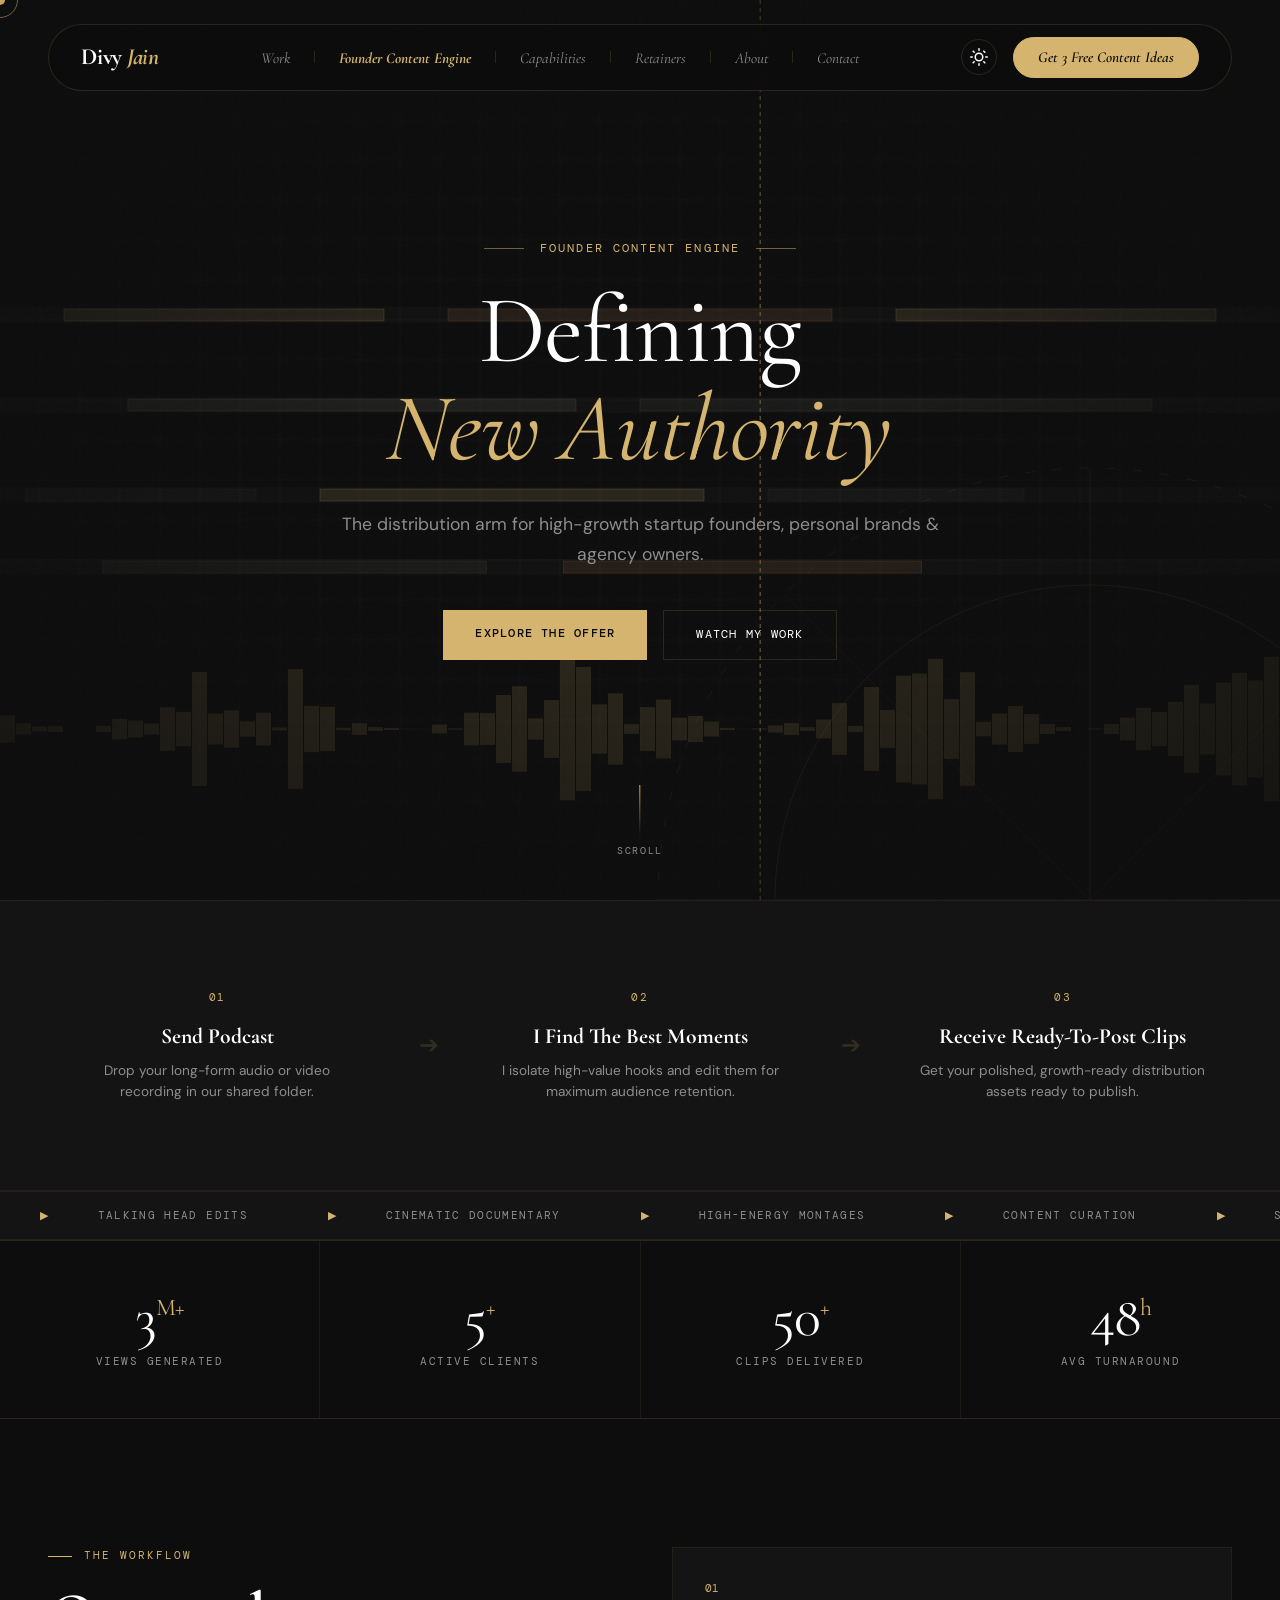
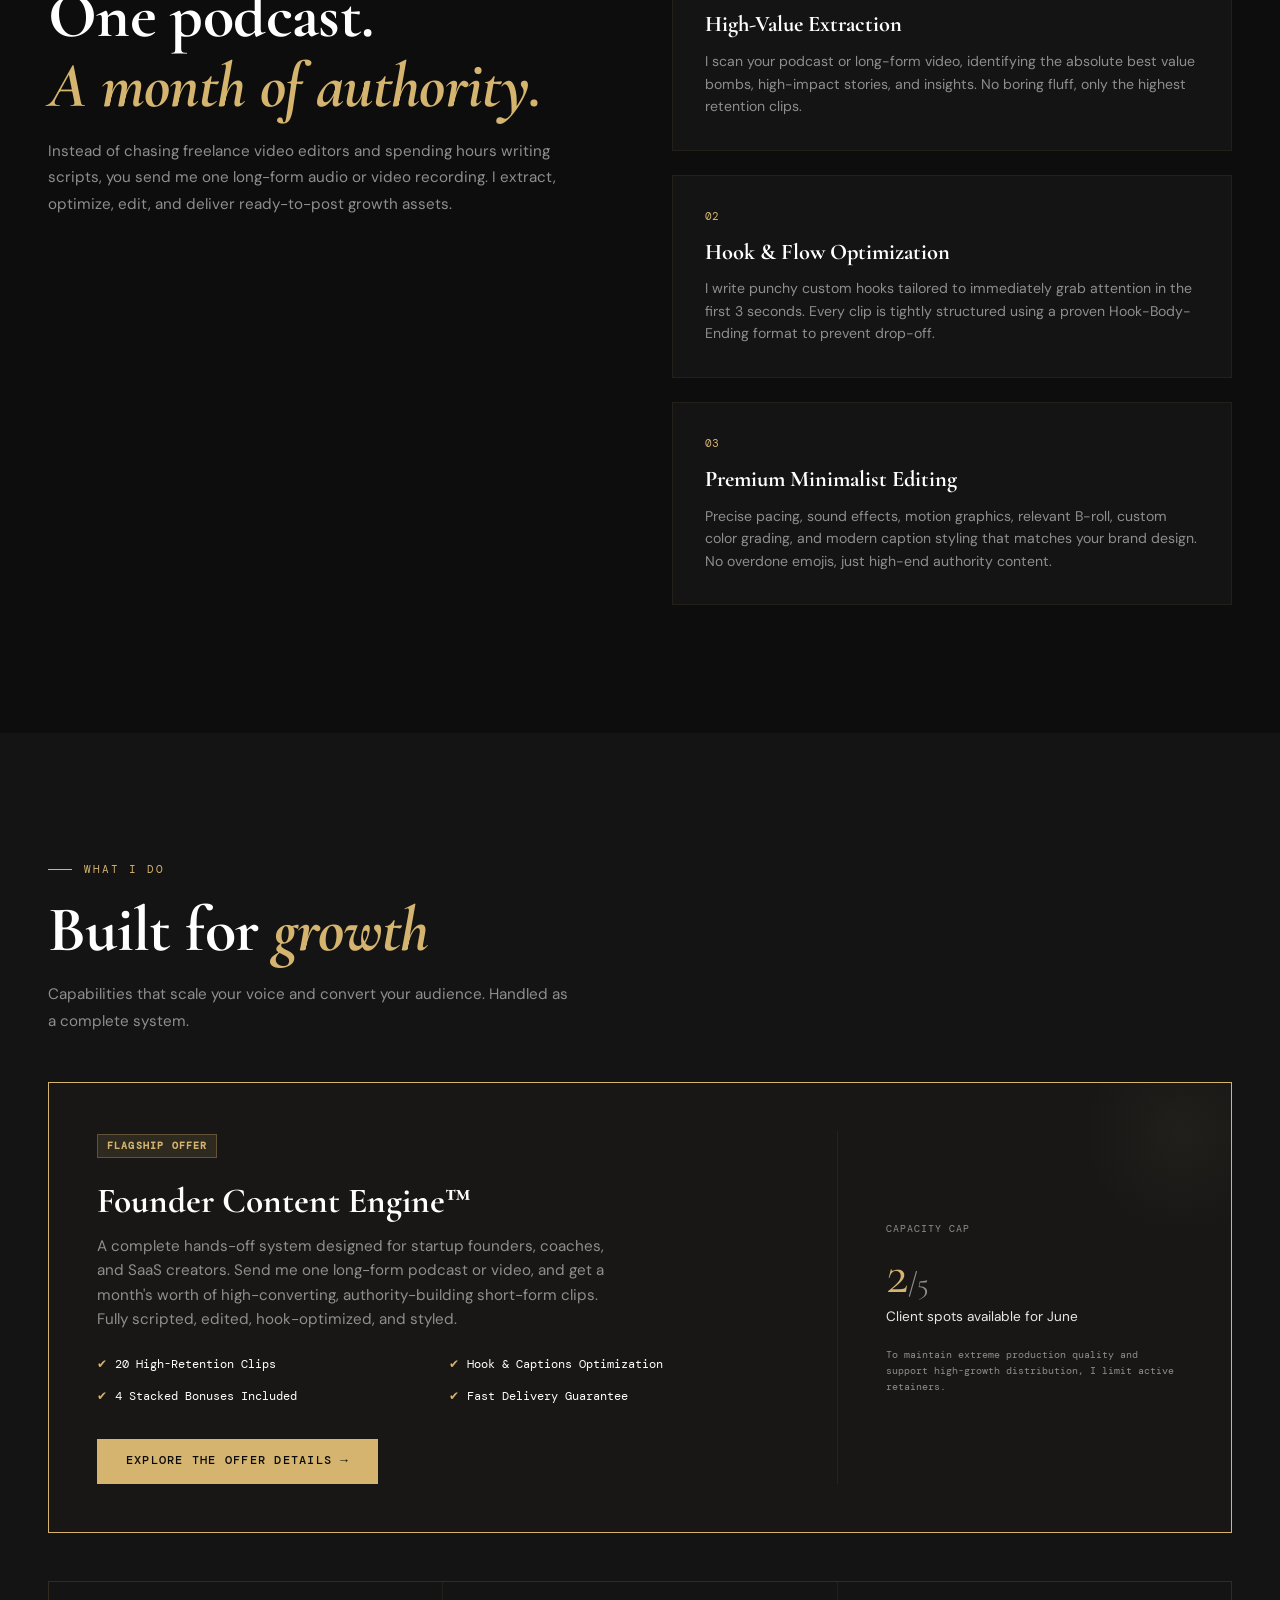
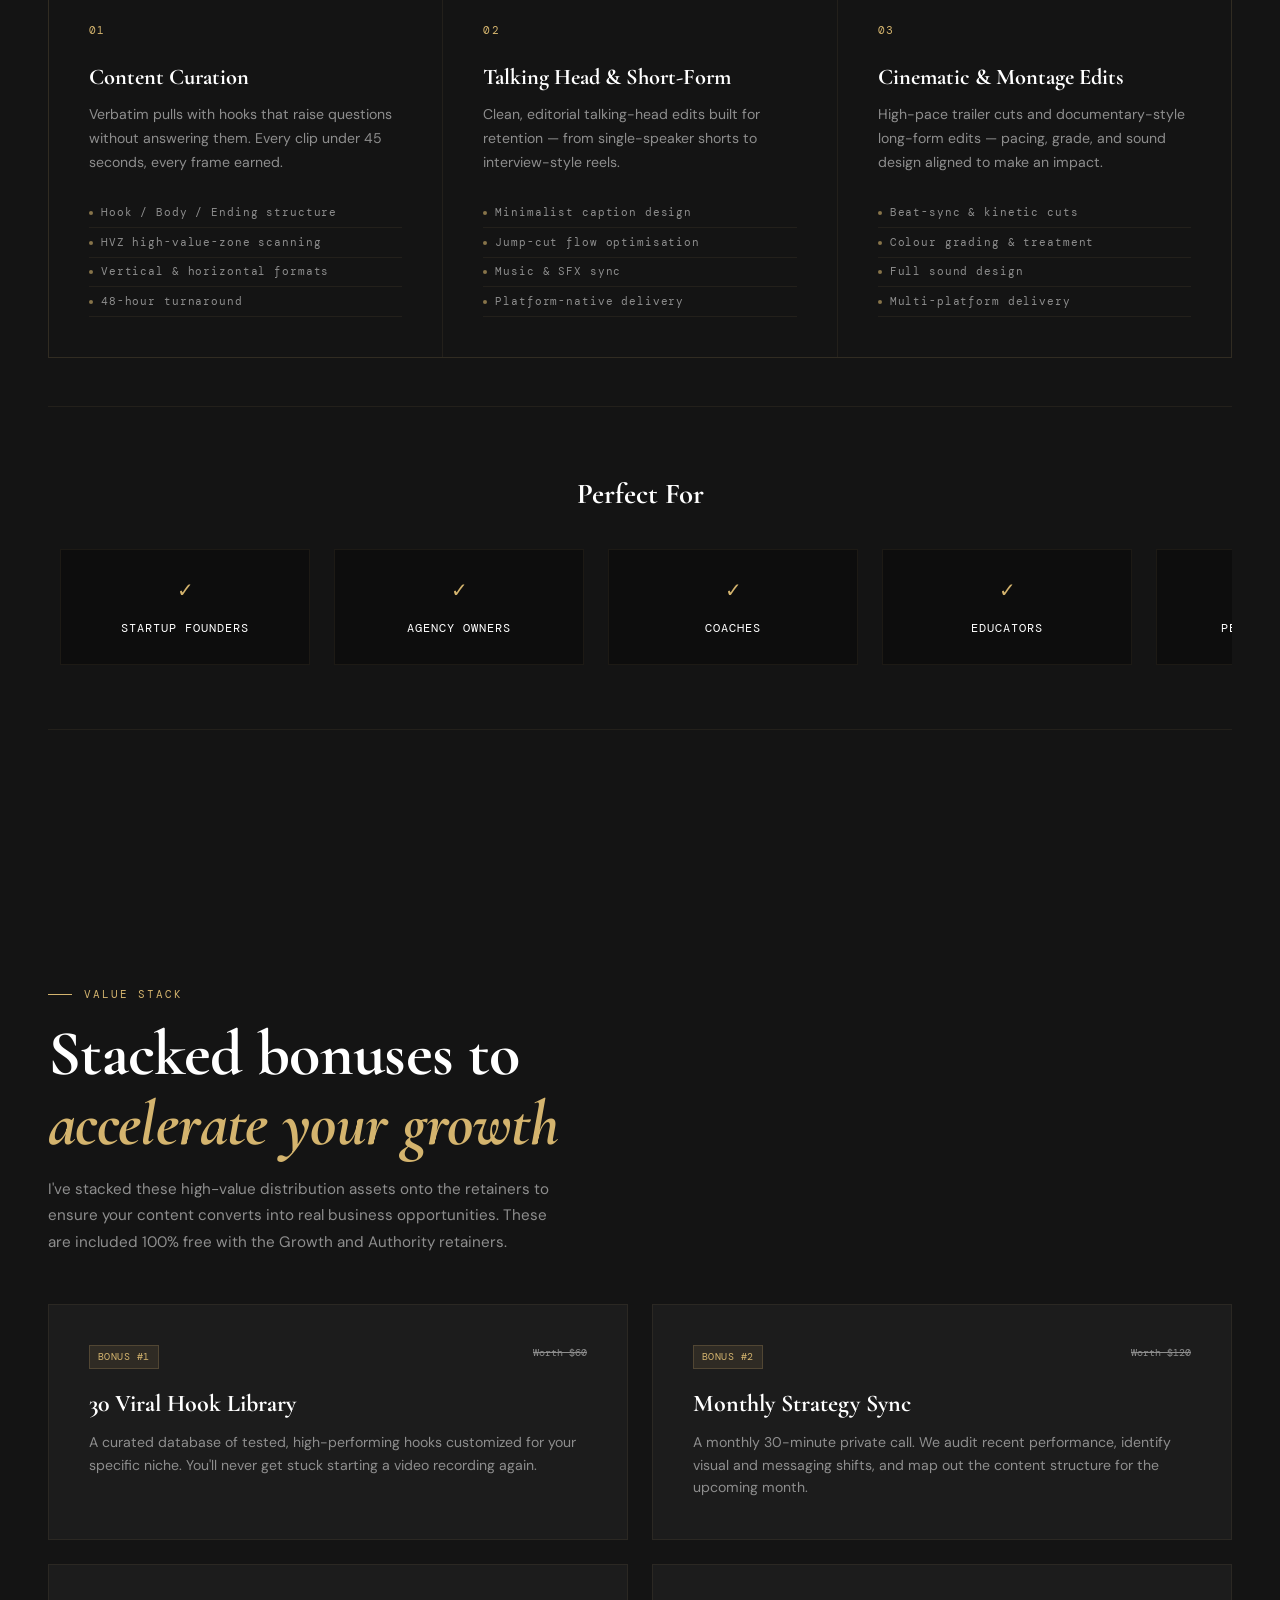
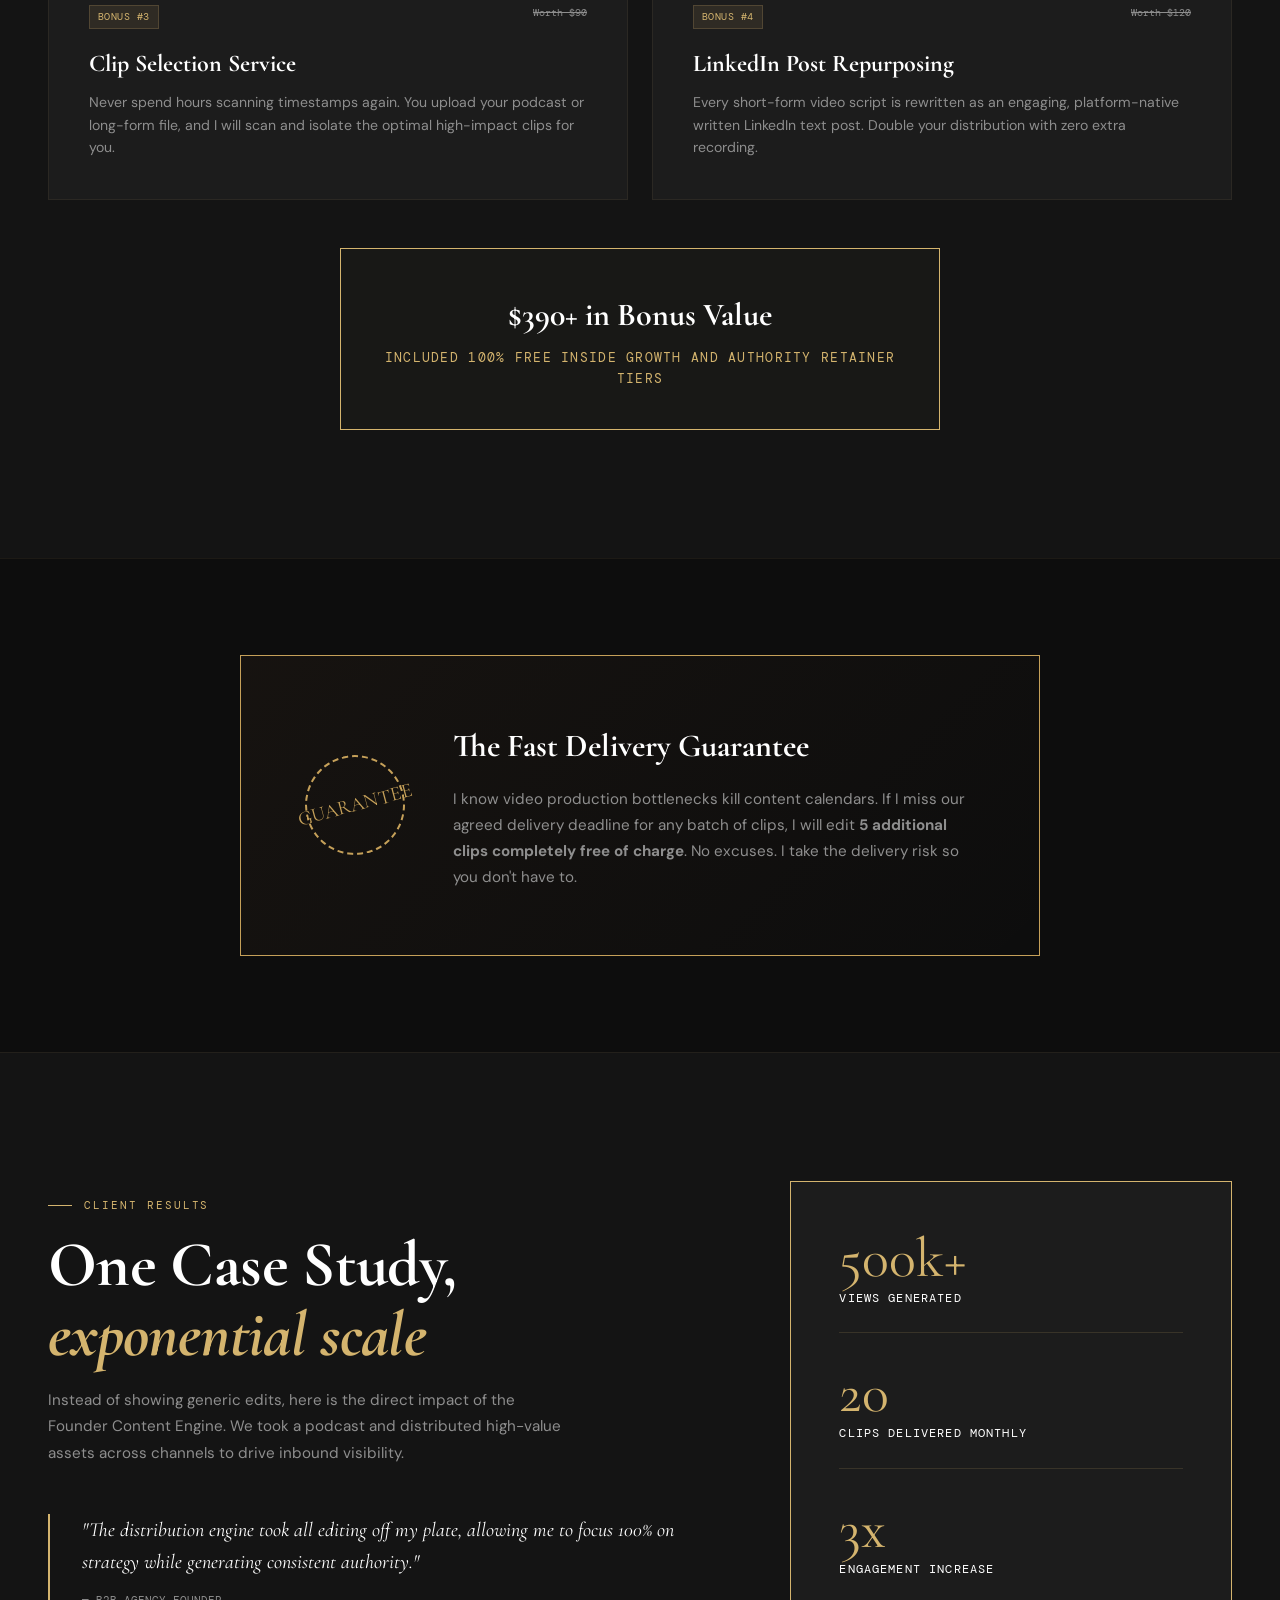
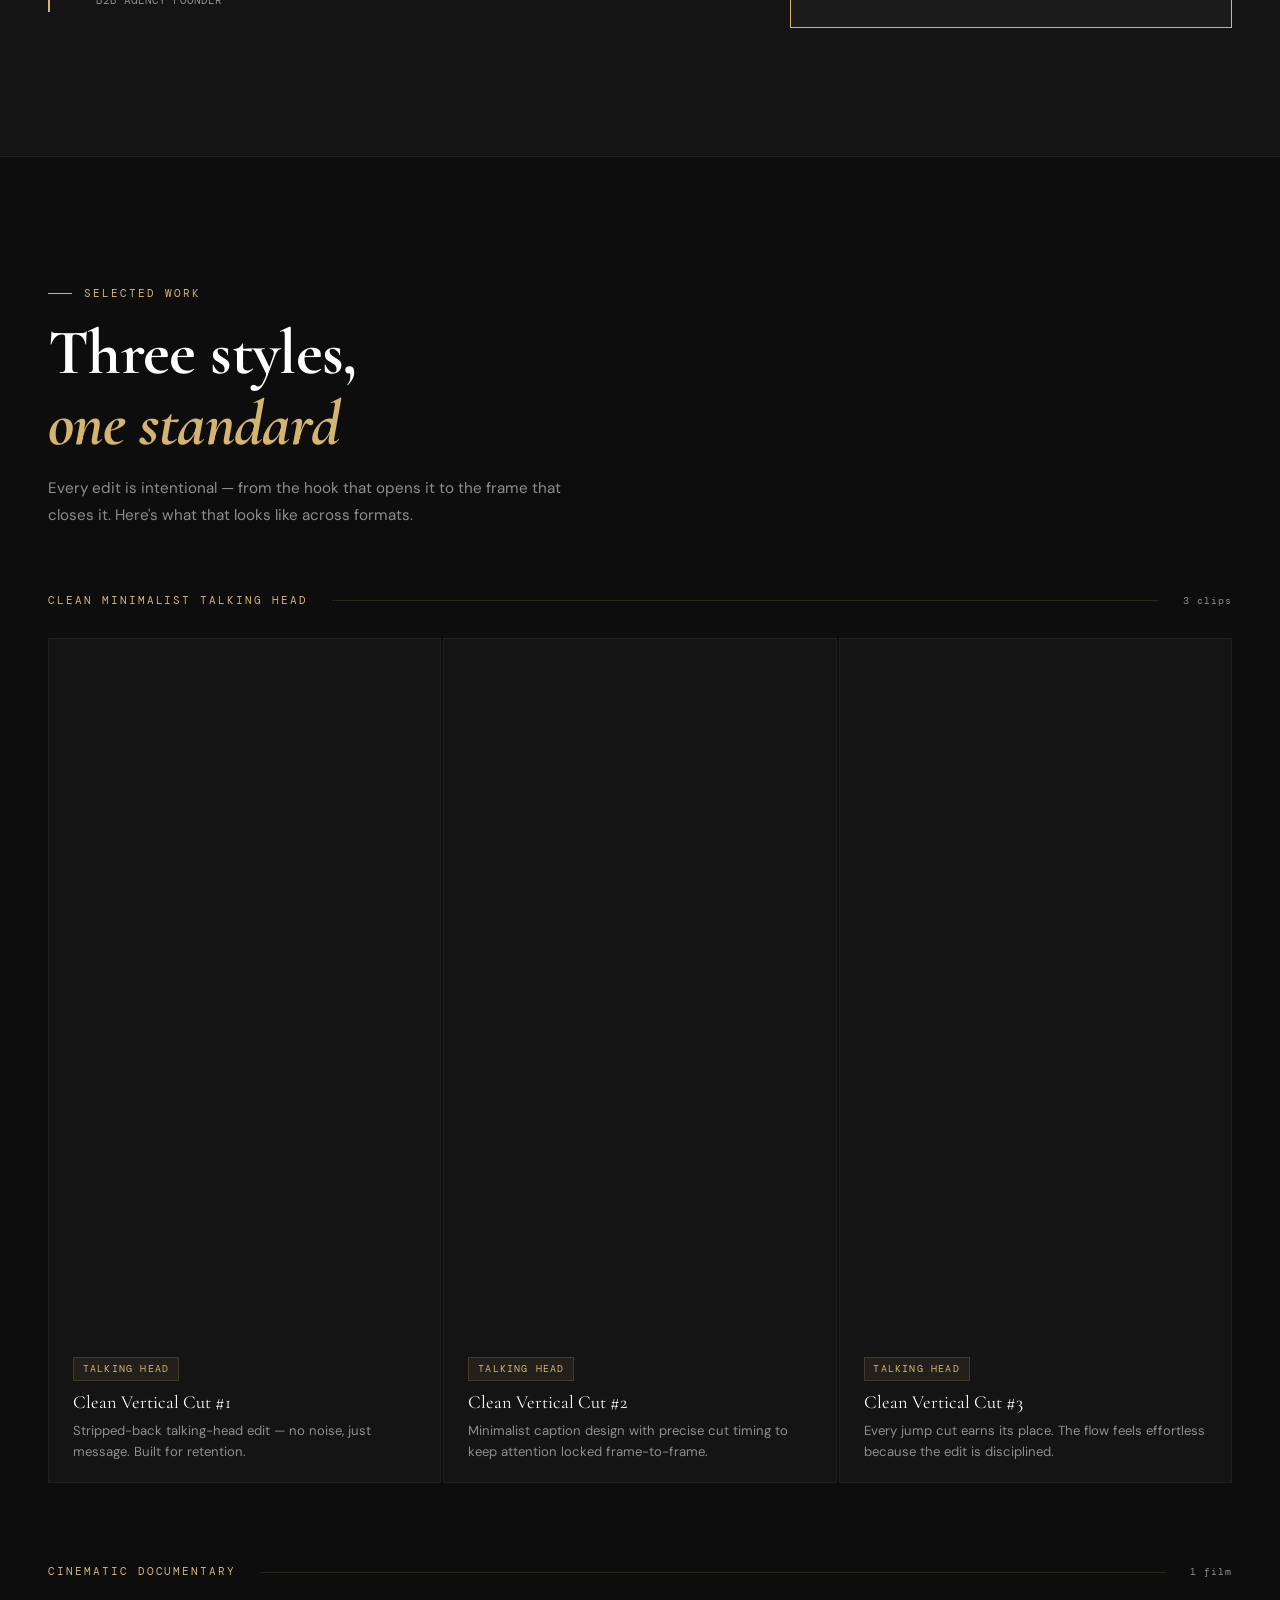
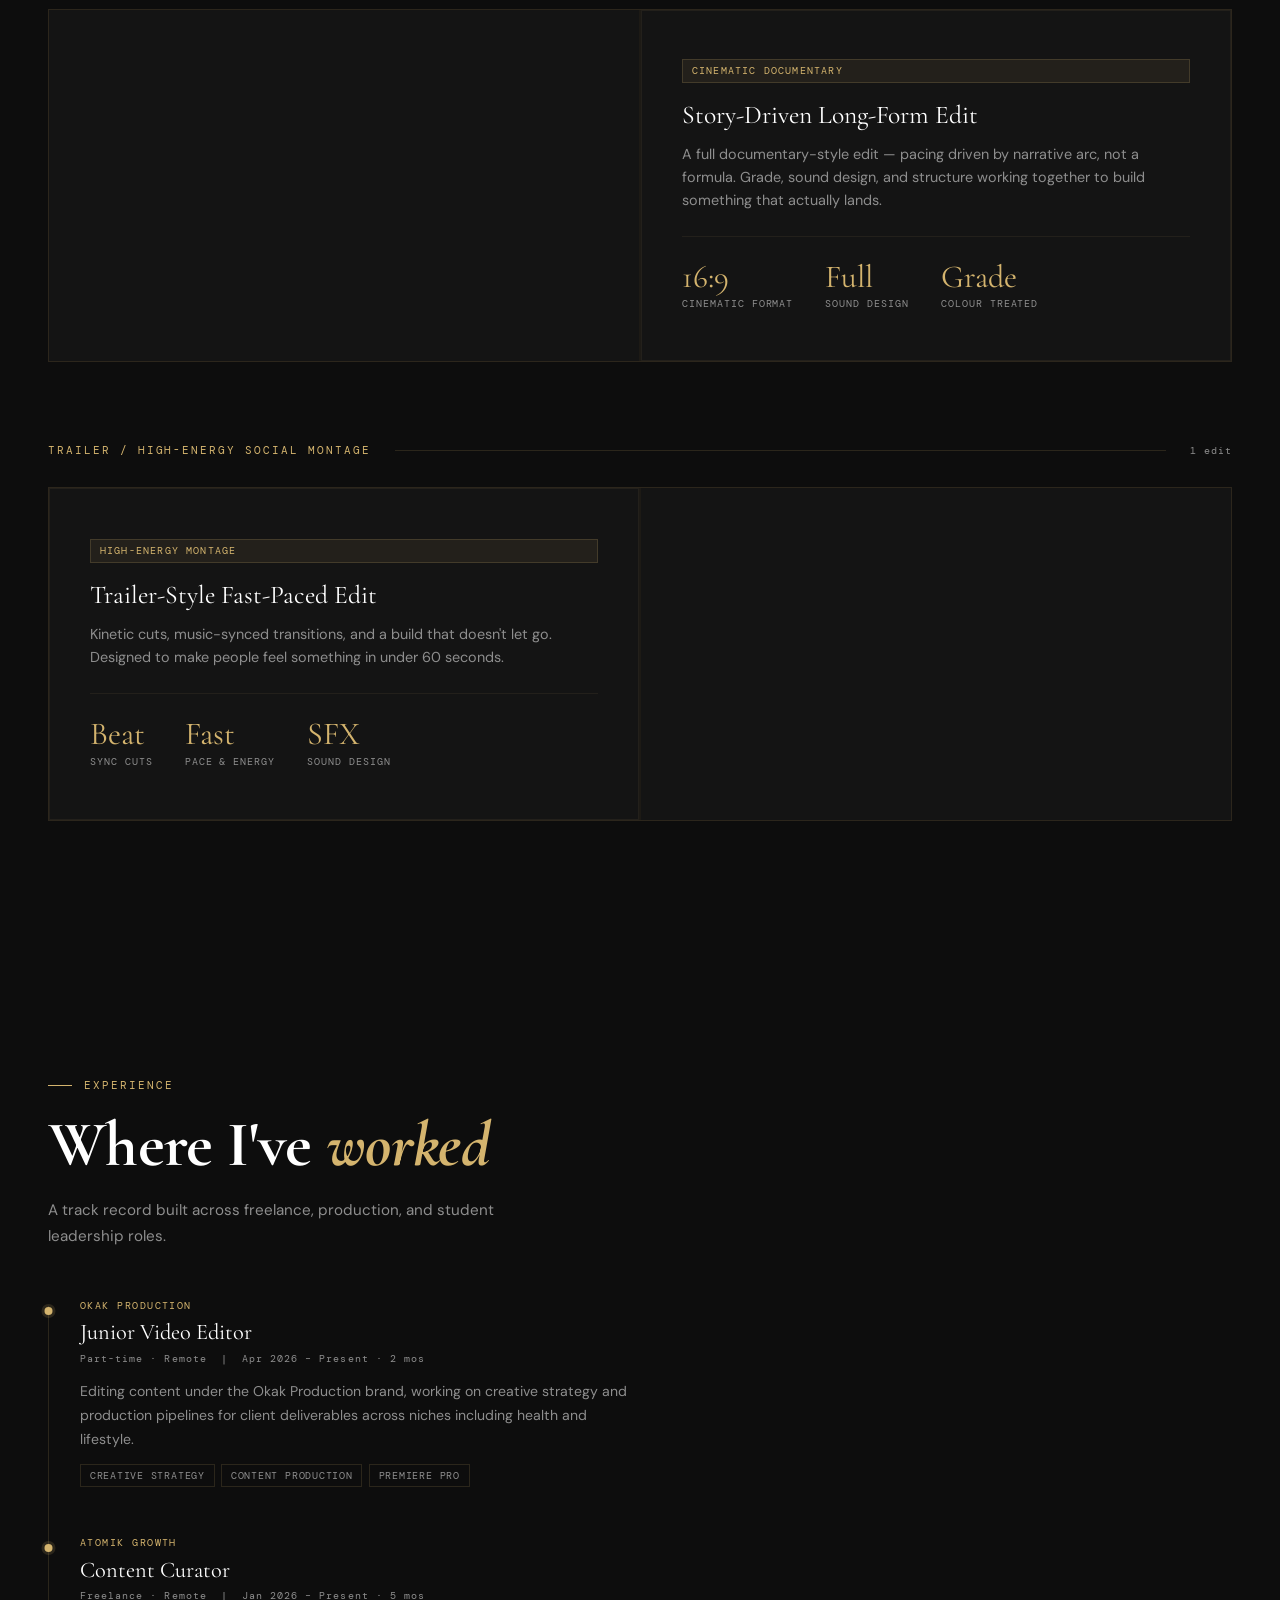
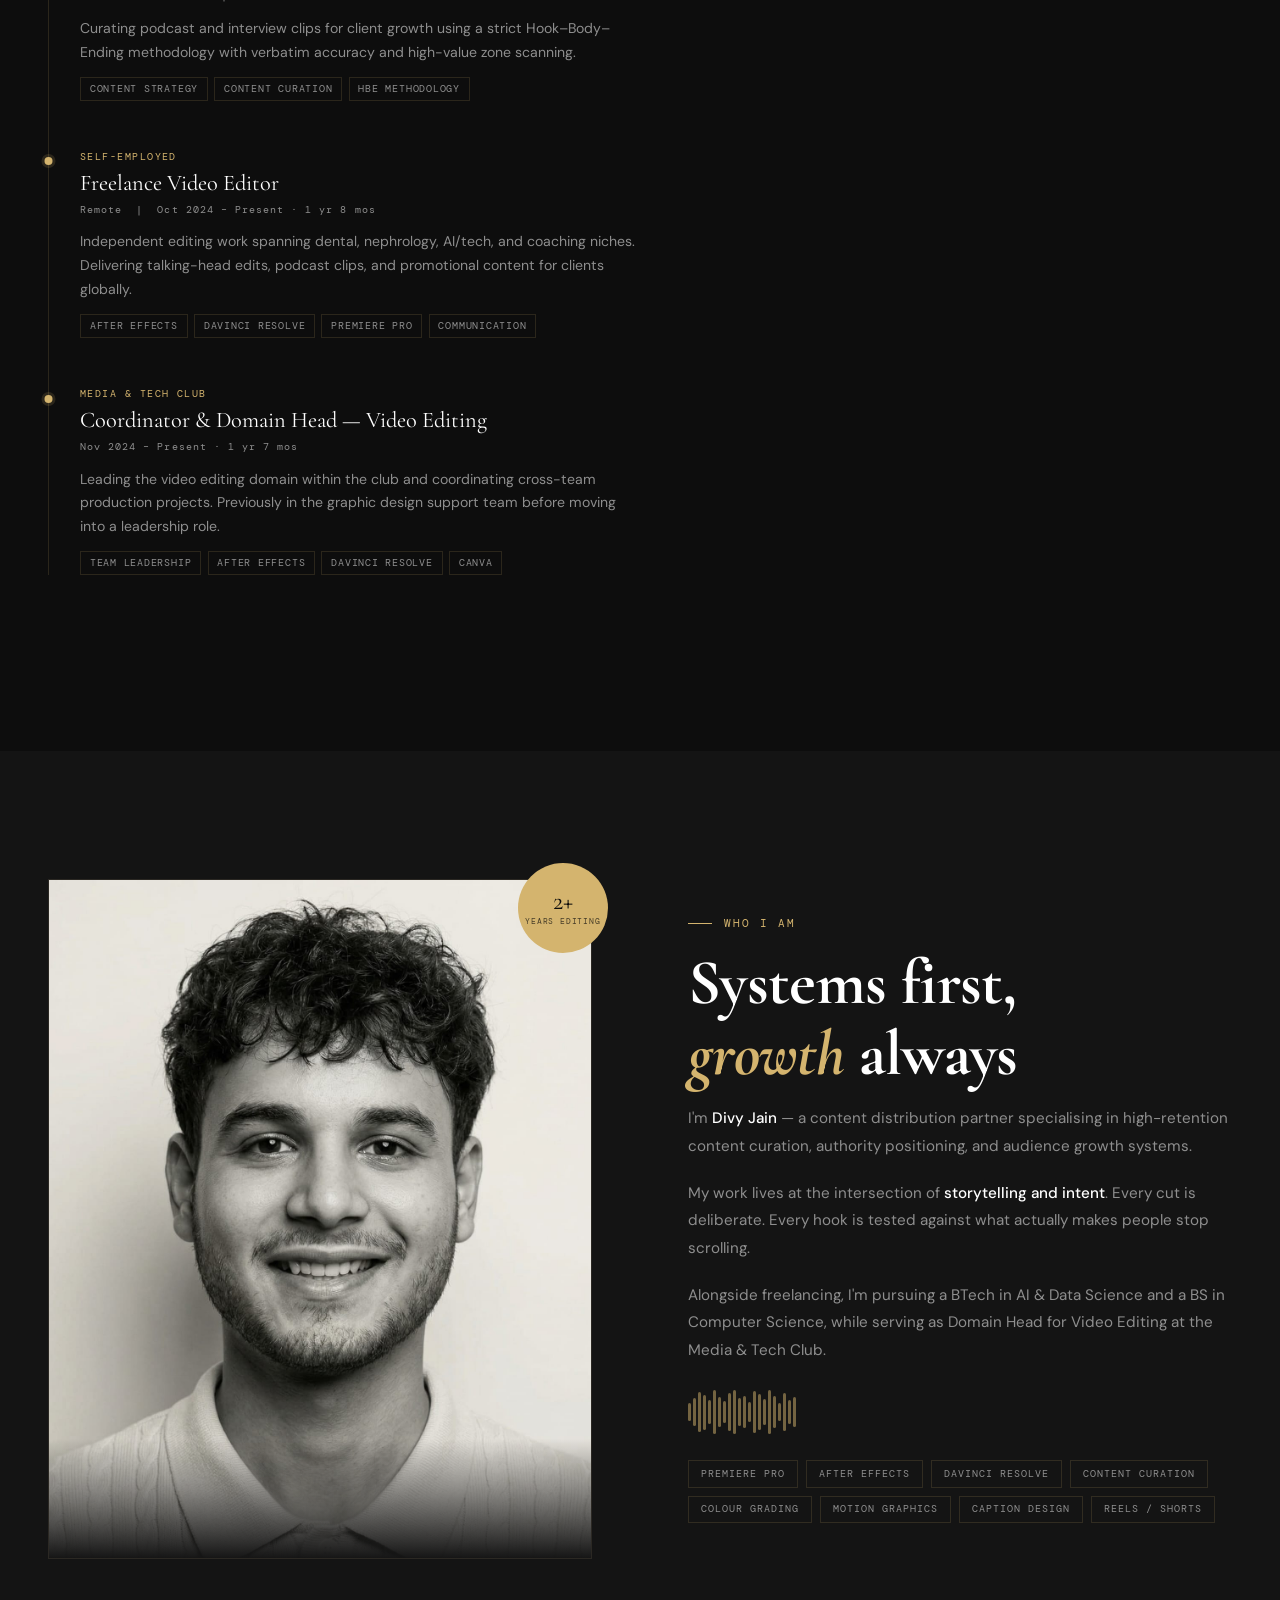
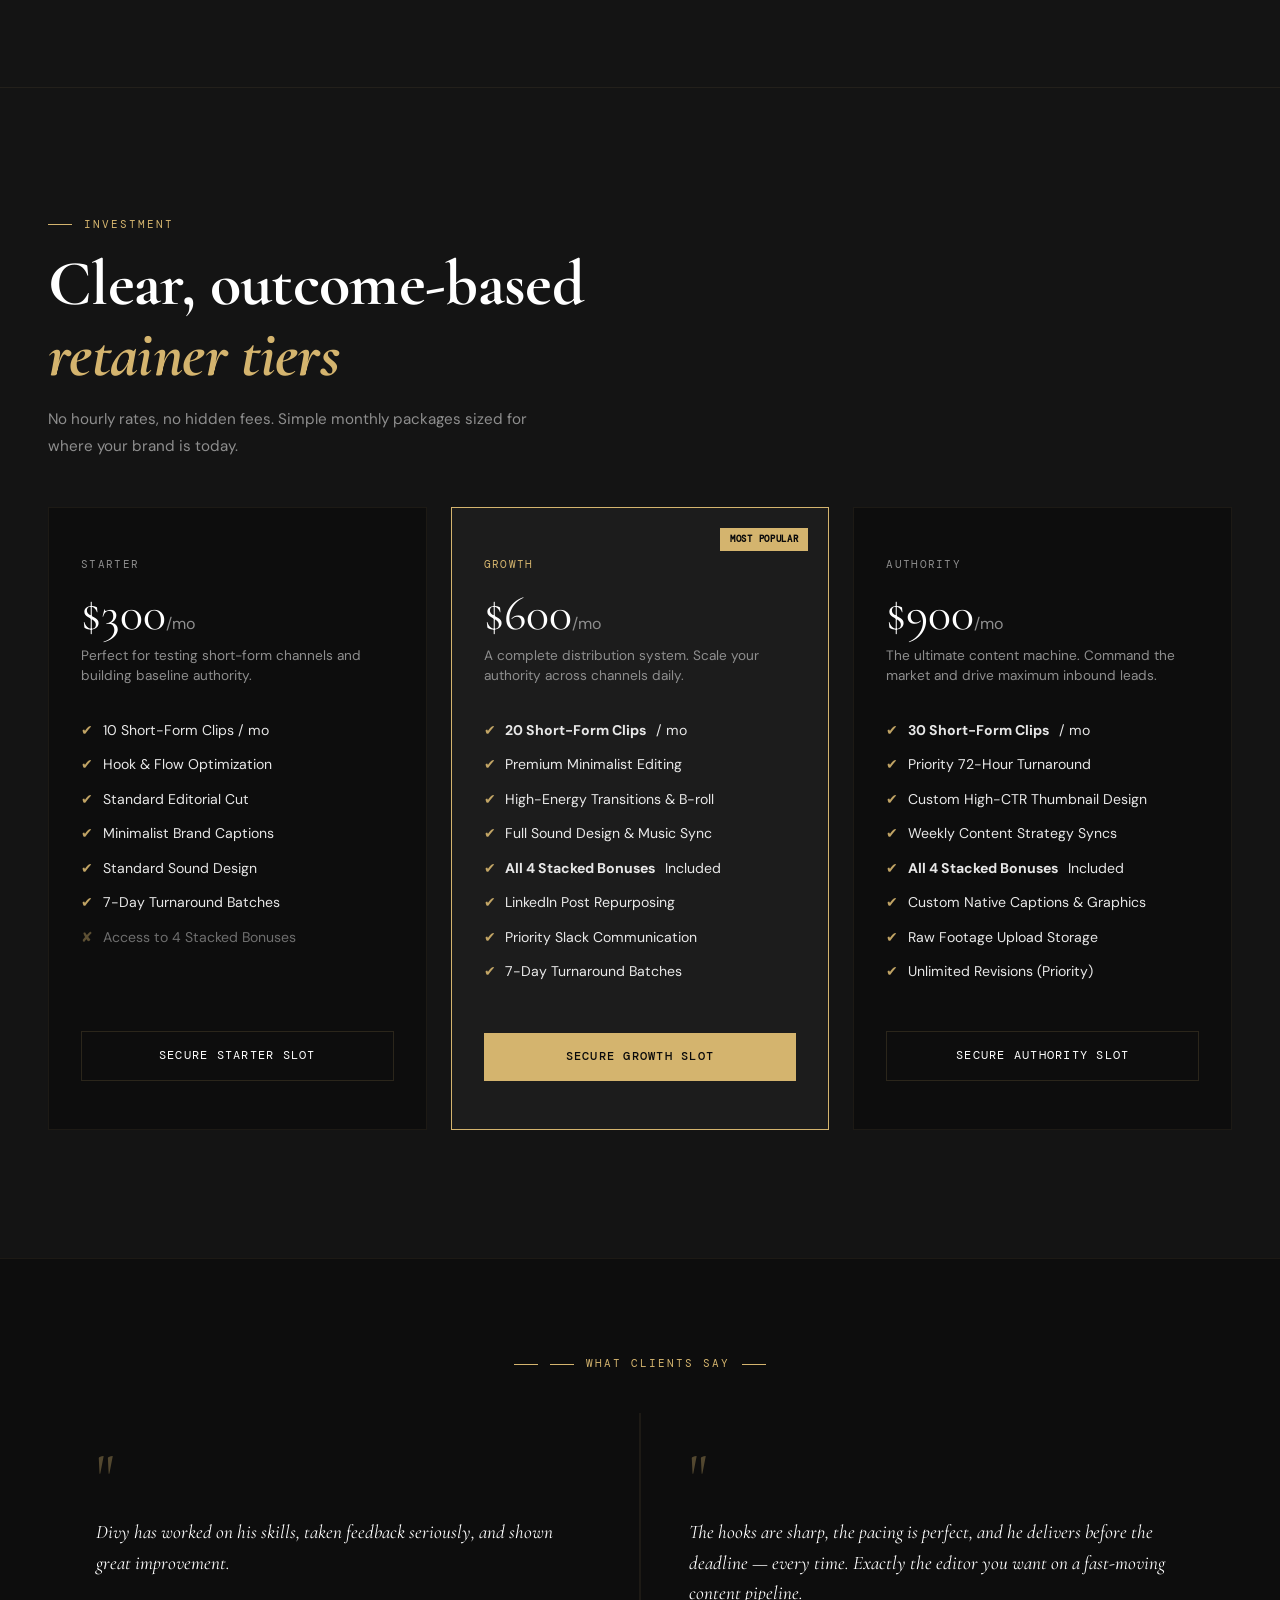
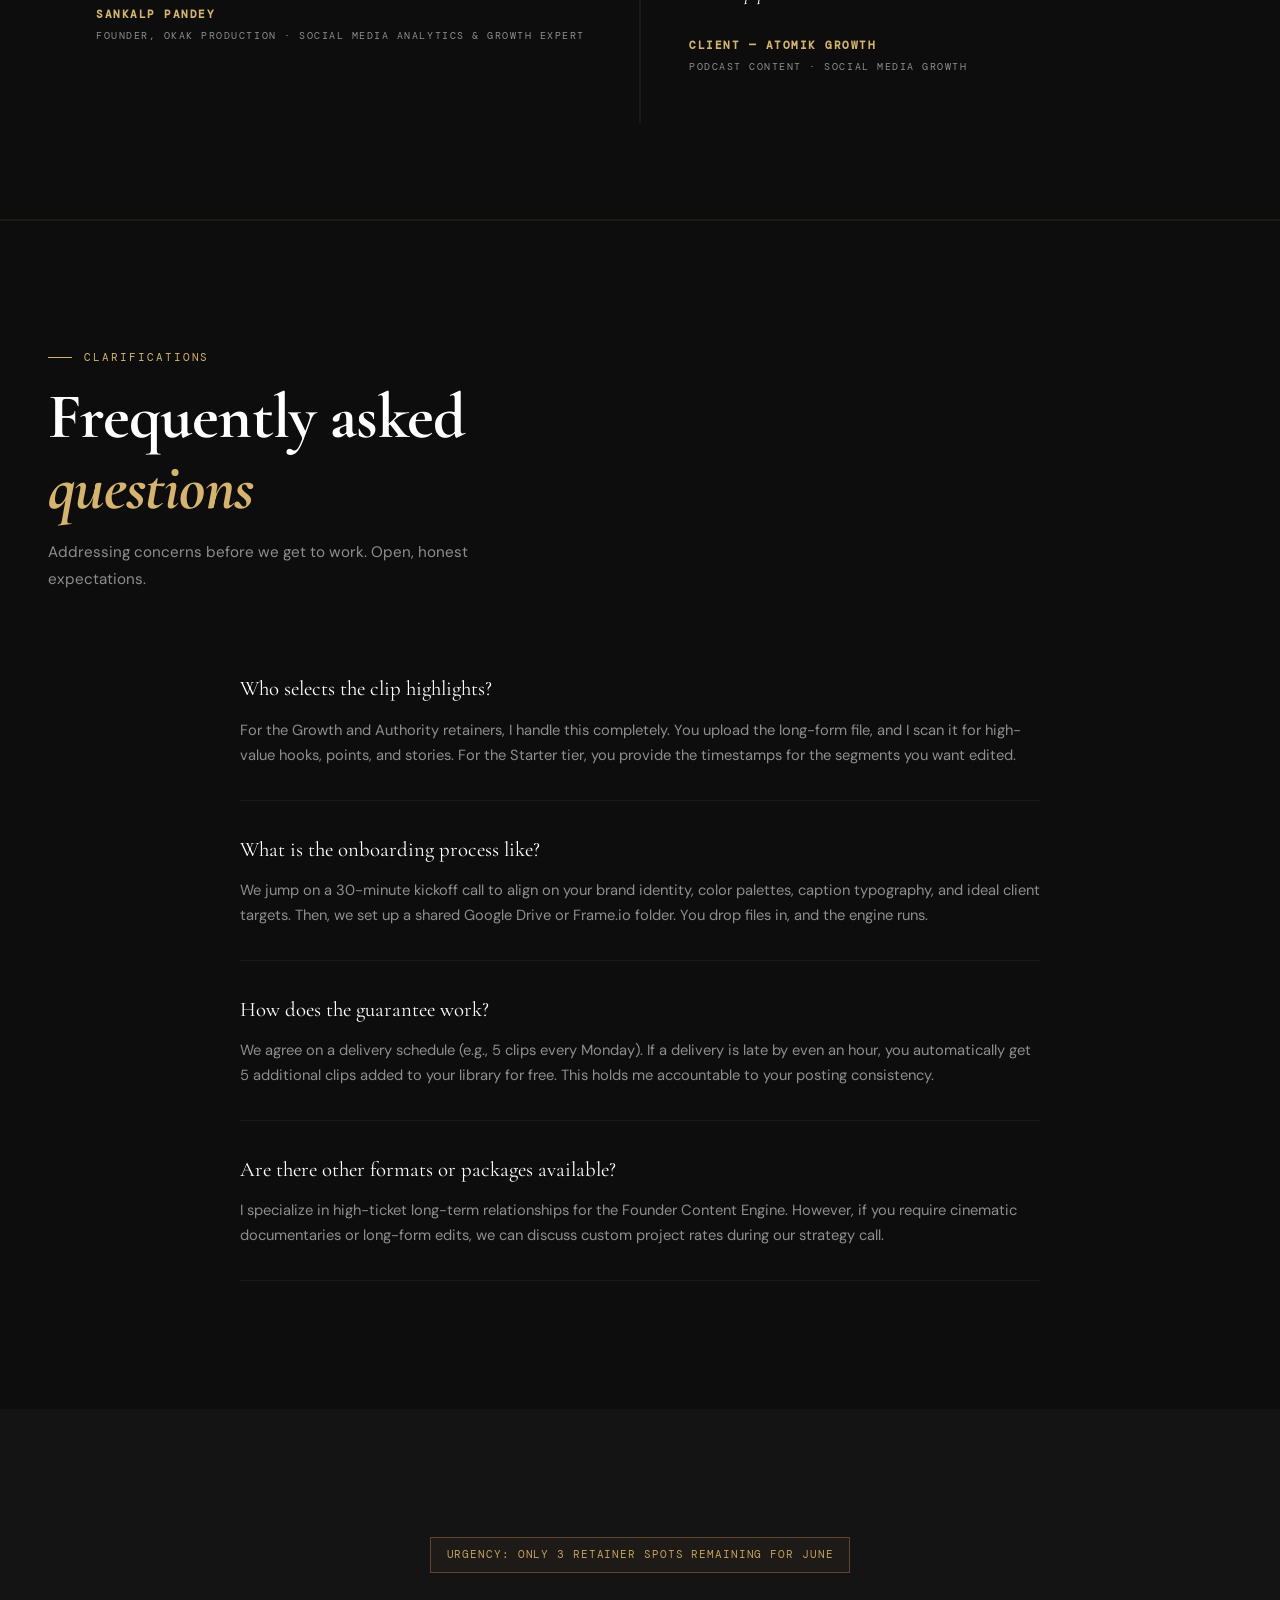
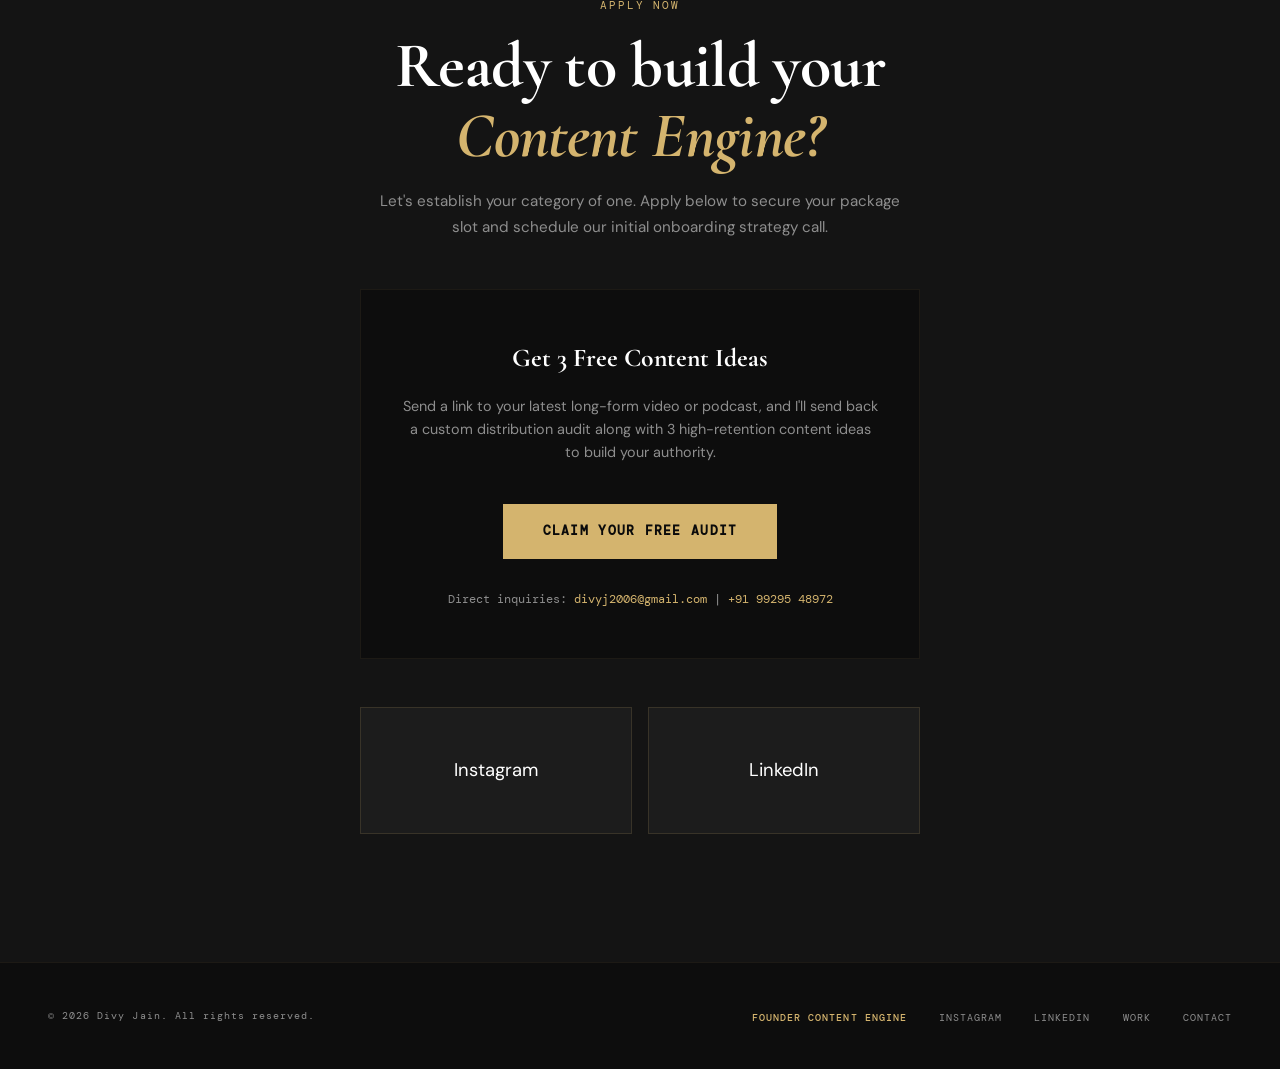
==== index.html @ a5aab97a "updated copyright year" ====
<!DOCTYPE html>
<html lang="en">

<head>
  <meta charset="UTF-8" />
  <meta name="viewport" content="width=device-width, initial-scale=1.0" />
  <title>Divy Jain — Founder Distribution & Authority</title>
  <link rel="icon" href="DJ.jpeg" type="image/jpeg" />
  <script>
    (function() {
      const savedTheme = localStorage.getItem('divy-theme');
      if (savedTheme) {
        document.documentElement.setAttribute('data-theme', savedTheme);
      } else {
        document.documentElement.setAttribute('data-theme', 'dark');
      }
    })();
  </script>
  <link rel="preconnect" href="https://fonts.googleapis.com" />
  <link rel="preconnect" href="https://fonts.gstatic.com" crossorigin />
  <link
    href="https://fonts.googleapis.com/css2?family=Cormorant+Garamond:ital,wght@0,300;0,400;0,600;0,700;1,400;1,600;1,700&family=DM+Sans:opsz,wght@9..40,300;9..40,400;9..40,500&family=DM+Serif+Display:ital@0;1&family=DM+Mono:wght@300;400;500&family=Instrument+Sans:ital,wght@0,400;0,500;0,600;1,400&display=swap"
    rel="stylesheet" />
  <style>
    *,
    *::before,
    *::after {
      box-sizing: border-box;
      margin: 0;
      padding: 0
    }

    :root {
      --c-bg: #0d0d0d;
      --c-bg2: #141414;
      --c-bg3: #1c1c1c;
      --c-text: #FFFFFF;
      --c-muted: #8e8e8e;
      --c-accent: #d4b46e;
      --c-accent-rgb: 212, 180, 110;
      --c-accent2: #c5a059;
      --c-line: rgba(212, 180, 110, 0.08);
      --c-line2: rgba(212, 180, 110, 0.15);
      --serif: 'Cormorant Garamond', 'DM Serif Display', serif;
      --sans: 'DM Sans', 'Instrument Sans', sans-serif;
      --mono: 'DM Mono', monospace;
      --ease: cubic-bezier(0.25, 0.46, 0.45, 0.94);
      --c-vignette: radial-gradient(ellipse at center, transparent 30%, rgba(13, 13, 13, 0.85) 100%);
      --c-nav-bg: rgba(13, 13, 13, 0.75);
      --c-hover-bg: rgba(255, 255, 255, 0.03);
      --c-line-hover: rgba(240, 237, 230, 0.2);
    }

    html[data-theme="light"] {
      --c-bg: #FAF9F6;
      --c-bg2: #F3F0E8;
      --c-bg3: #ECE7DC;
      --c-text: #171614;
      --c-muted: #6e6b64;
      --c-accent: #b38f43;
      --c-accent-rgb: 179, 143, 67;
      --c-accent2: #9b7732;
      --c-line: rgba(23, 22, 20, 0.08);
      --c-line2: rgba(23, 22, 20, 0.15);
      --c-vignette: radial-gradient(ellipse at center, transparent 30%, rgba(250, 249, 246, 0.85) 100%);
      --c-nav-bg: rgba(250, 249, 246, 0.75);
      --c-hover-bg: rgba(0, 0, 0, 0.03);
      --c-line-hover: rgba(23, 22, 20, 0.2);
    }

    html {
      scroll-behavior: smooth;
      cursor: none
    }

    body {
      background: var(--c-bg);
      color: var(--c-text);
      font-family: var(--sans);
      font-size: 16px;
      line-height: 1.6;
      overflow-x: hidden;
      transition: background-color 0.3s ease, color 0.3s ease, border-color 0.3s ease;
    }

    /* Theme Transition smooth color shifts */
    body, section, nav, .vid-card, .wide-info-panel, .service-card, .deliv-card, .bonus-card, .price-card, .testimonial-card, .contact-card, footer, .cat-rule, .faq-item, .exp-timeline::before, .exp-item::before, .exp-skill {
      transition: background-color 0.3s ease, color 0.3s ease, border-color 0.3s ease, fill 0.3s ease, stroke 0.3s ease;
    }

    /* Cursor */
    .cursor {
      position: fixed;
      width: 10px;
      height: 10px;
      background: var(--c-accent);
      border-radius: 50%;
      pointer-events: none;
      z-index: 9999;
      transform: translate(-50%, -50%);
      transition: width 0.2s, height 0.2s;
      mix-blend-mode: difference;
    }

    .cursor-ring {
      position: fixed;
      width: 36px;
      height: 36px;
      border: 1px solid rgba(var(--c-accent-rgb), 0.5);
      border-radius: 50%;
      pointer-events: none;
      z-index: 9998;
      transform: translate(-50%, -50%);
      transition: width 0.35s var(--ease), height 0.35s var(--ease);
    }

    .cursor.expand {
      width: 20px;
      height: 20px;
    }

    .cursor-ring.expand {
      width: 60px;
      height: 60px;
    }

    /* NAV */
    nav {
      position: fixed;
      top: 1.5rem;
      left: 50%;
      transform: translateX(-50%);
      width: calc(100% - 6rem);
      max-width: 1200px;
      z-index: 1000;
      padding: 0.75rem 2rem;
      display: flex;
      align-items: center;
      justify-content: space-between;
      background: var(--c-nav-bg);
      backdrop-filter: blur(12px);
      -webkit-backdrop-filter: blur(12px);
      border: 1px solid var(--c-line2);
      border-radius: 9999px;
      transition: all 0.3s var(--ease), background-color 0.3s ease, border-color 0.3s ease;
    }

    .theme-toggle-btn {
      background: transparent;
      border: 1px solid var(--c-line2);
      border-radius: 50%;
      width: 36px;
      height: 36px;
      display: flex;
      align-items: center;
      justify-content: center;
      color: var(--c-text);
      cursor: pointer;
      transition: border-color 0.2s, color 0.2s, background-color 0.2s;
    }

    .theme-toggle-btn:hover {
      border-color: var(--c-accent);
      background: var(--c-hover-bg);
      color: var(--c-accent);
    }

    .theme-toggle-btn svg {
      transition: transform 0.3s var(--ease);
    }

    .theme-toggle-btn:active svg {
      transform: scale(0.85);
    }

    html[data-theme="dark"] .theme-toggle-btn .sun-icon {
      display: block;
    }
    html[data-theme="dark"] .theme-toggle-btn .moon-icon {
      display: none;
    }
    html[data-theme="light"] .theme-toggle-btn .sun-icon {
      display: none;
    }
    html[data-theme="light"] .theme-toggle-btn .moon-icon {
      display: block;
    }

    .nav-logo {
      font-family: var(--serif);
      font-weight: 700;
      font-size: 1.45rem;
      color: var(--c-text);
      text-decoration: none;
      letter-spacing: -0.01em;
    }

    .nav-logo span {
      color: var(--c-accent);
      font-style: italic;
    }

    .nav-links {
      display: flex;
      gap: 1.5rem;
      list-style: none;
      align-items: center;
    }

    .nav-links a {
      font-family: var(--serif);
      font-style: italic;
      font-size: 0.95rem;
      color: var(--c-muted);
      text-decoration: none;
      transition: color 0.2s;
    }

    .nav-links a:hover {
      color: var(--c-text);
    }

    .nav-links span.nav-divider {
      width: 1px;
      height: 12px;
      background: var(--c-line2);
      display: inline-block;
    }

    .nav-cta {
      font-family: var(--serif);
      font-style: italic;
      font-size: 0.95rem;
      color: #0a0a0a;
      background: var(--c-accent);
      border: 1px solid var(--c-accent);
      border-radius: 9999px;
      padding: 0.45rem 1.5rem;
      text-decoration: none;
      font-weight: 600;
      transition: background 0.2s, color 0.2s, transform 0.2s;
    }

    .nav-cta:hover {
      background: transparent;
      color: var(--c-accent);
      transform: translateY(-1px);
    }

    /* HERO */
    .hero {
      position: relative;
      min-height: 100vh;
      display: flex;
      align-items: center;
      justify-content: center;
      overflow: hidden;
    }

    .hero-bg {
      position: absolute;
      inset: 0;
      background: var(--c-bg);
      overflow: hidden;
    }

    @keyframes spin-slow {
      0% { transform: translate(-50%, -50%) rotate(0deg); }
      100% { transform: translate(-50%, -50%) rotate(360deg); }
    }

    .hero-compass {
      position: absolute;
      top: 50%;
      left: 50%;
      width: 80vw;
      height: 80vw;
      max-width: 900px;
      max-height: 900px;
      color: rgba(var(--c-accent-rgb), 0.08);
      pointer-events: none;
      transform-origin: center center;
      animation: spin-slow 80s linear infinite;
      z-index: 1;
    }

    .hero-canvas {
      position: absolute;
      inset: 0;
      width: 100%;
      height: 100%;
      opacity: 0.6;
    }

    .hero-vignette {
      position: absolute;
      inset: 0;
      background: var(--c-vignette);
    }

    .hero-noise {
      position: absolute;
      inset: 0;
      background-image: url("data:image/svg+xml,%3Csvg xmlns='http://www.w3.org/2000/svg' width='300' height='300'%3E%3Cfilter id='noise'%3E%3CfeTurbulence type='fractalNoise' baseFrequency='0.85' numOctaves='4' stitchTiles='stitch'/%3E%3CfeColorMatrix type='saturate' values='0'/%3E%3C/filter%3E%3Crect width='100%25' height='100%25' filter='url(%23noise)' opacity='0.04'/%3E%3C/svg%3E");
      opacity: 0.4;
      pointer-events: none;
    }

    .hero-content {
      position: relative;
      z-index: 2;
      text-align: center;
      padding: 0 2rem;
      max-width: 900px;
    }

    .hero-eyebrow {
      font-family: var(--mono);
      font-size: 0.72rem;
      letter-spacing: 0.18em;
      text-transform: uppercase;
      color: var(--c-accent);
      margin-bottom: 1.5rem;
      display: flex;
      align-items: center;
      justify-content: center;
      gap: 1rem;
    }

    .hero-eyebrow::before,
    .hero-eyebrow::after {
      content: '';
      display: block;
      width: 40px;
      height: 1px;
      background: var(--c-accent);
      opacity: 0.5;
    }

    .hero-title {
      font-family: var(--serif);
      font-size: clamp(3.5rem, 8vw, 7rem);
      line-height: 1.02;
      letter-spacing: -0.01em;
      margin-bottom: 1.5rem;
      color: var(--c-text);
    }

    .hero-title em {
      font-style: italic;
      color: var(--c-accent);
      display: inline-block;
      transform: skewX(-4deg);
    }

    .hero-sub {
      font-family: var(--sans);
      font-size: 1.05rem;
      color: var(--c-muted);
      max-width: 480px;
      margin: 0 auto 2.5rem;
      line-height: 1.7;
    }

    .hero-ctas {
      display: flex;
      gap: 1rem;
      justify-content: center;
      flex-wrap: wrap;
    }

    .btn-primary {
      font-family: var(--mono);
      font-size: 0.78rem;
      letter-spacing: 0.1em;
      text-transform: uppercase;
      background: var(--c-accent);
      color: #0a0a0a;
      padding: 0.9rem 2rem;
      text-decoration: none;
      font-weight: 500;
      transition: transform 0.2s, box-shadow 0.2s;
      display: inline-block;
    }

    .btn-primary:hover {
      transform: translateY(-2px);
      box-shadow: 0 8px 24px rgba(var(--c-accent-rgb), 0.25);
    }

    .btn-secondary {
      font-family: var(--mono);
      font-size: 0.78rem;
      letter-spacing: 0.1em;
      text-transform: uppercase;
      border: 1px solid var(--c-line2);
      color: var(--c-text);
      padding: 0.9rem 2rem;
      text-decoration: none;
      transition: border-color 0.2s, background 0.2s;
      display: inline-block;
    }

    .btn-secondary:hover {
      border-color: var(--c-muted);
      background: var(--c-hover-bg);
    }

    .hero-scroll {
      position: absolute;
      bottom: 2.5rem;
      left: 50%;
      transform: translateX(-50%);
      display: flex;
      flex-direction: column;
      align-items: center;
      gap: 0.5rem;
      font-family: var(--mono);
      font-size: 0.65rem;
      letter-spacing: 0.15em;
      text-transform: uppercase;
      color: var(--c-muted);
      z-index: 2;
      animation: scrollpulse 2s ease-in-out infinite;
    }

    .hero-scroll-line {
      width: 1px;
      height: 50px;
      background: linear-gradient(to bottom, var(--c-accent), transparent);
    }

    @keyframes scrollpulse {

      0%,
      100% {
        opacity: 0.4;
        transform: translateX(-50%) translateY(0);
      }

      50% {
        opacity: 1;
        transform: translateX(-50%) translateY(6px);
      }
    }

    /* TICKER */
    .ticker-wrap {
      border-top: 1px solid var(--c-line);
      border-bottom: 1px solid var(--c-line);
      background: var(--c-bg2);
      padding: 0.9rem 0;
      overflow: hidden;
    }

    .ticker {
      display: flex;
      animation: tick 30s linear infinite;
      width: max-content;
    }

    .ticker-item {
      font-family: var(--mono);
      font-size: 0.7rem;
      letter-spacing: 0.12em;
      text-transform: uppercase;
      color: var(--c-muted);
      padding: 0 2.5rem;
      white-space: nowrap;
    }

    .ticker-item span {
      color: var(--c-accent);
      margin-right: 2.5rem;
    }

    @keyframes tick {
      0% {
        transform: translateX(0);
      }

      100% {
        transform: translateX(-50%);
      }
    }

    /* STATS */
    .stats {
      display: grid;
      grid-template-columns: repeat(4, 1fr);
      gap: 1px;
      background: var(--c-line);
      border-top: 1px solid var(--c-line);
      border-bottom: 1px solid var(--c-line);
    }

    .stat-item {
      background: var(--c-bg);
      padding: 3rem 2rem;
      text-align: center;
    }

    .stat-num {
      font-family: var(--serif);
      font-size: 3.5rem;
      color: var(--c-text);
      line-height: 1;
      margin-bottom: 0.5rem;
      letter-spacing: -0.02em;
    }

    .stat-num sup {
      font-size: 1.5rem;
      color: var(--c-accent);
    }

    .stat-label {
      font-family: var(--mono);
      font-size: 0.68rem;
      letter-spacing: 0.14em;
      text-transform: uppercase;
      color: var(--c-muted);
    }

    /* SHARED SECTION */
    section {
      padding: 8rem 3rem;
    }

    .section-tag {
      font-family: var(--mono);
      font-size: 0.68rem;
      letter-spacing: 0.18em;
      text-transform: uppercase;
      color: var(--c-accent);
      margin-bottom: 1rem;
      display: flex;
      align-items: center;
      gap: 0.75rem;
    }

    .section-tag::before {
      content: '';
      display: block;
      width: 24px;
      height: 1px;
      background: var(--c-accent);
    }

    .section-title {
      font-family: var(--serif);
      font-size: clamp(2.5rem, 5vw, 4rem);
      line-height: 1.1;
      letter-spacing: -0.01em;
      margin-bottom: 1rem;
      max-width: 600px;
    }

    .section-title em {
      font-style: italic;
      color: var(--c-accent);
    }

    .section-sub {
      color: var(--c-muted);
      max-width: 520px;
      font-size: 0.95rem;
      line-height: 1.75;
      margin-bottom: 3rem;
    }

    /* Hover Bracket Effect on Cards/Videos */
    .bracket-card {
      position: relative;
      overflow: hidden;
      border: 1px solid var(--c-line);
      background: var(--c-bg2);
      transition: border-color 0.3s;
    }
    
    .bracket-card:hover {
      border-color: var(--c-accent);
    }

    .bracket-card::before,
    .bracket-card::after,
    .bracket-card-inner::before,
    .bracket-card-inner::after {
      content: '';
      position: absolute;
      width: 14px;
      height: 14px;
      border-color: var(--c-accent);
      border-style: solid;
      opacity: 0;
      transition: all 0.35s ease;
      pointer-events: none;
      z-index: 10;
    }

    /* Top Left */
    .bracket-card::before {
      top: 16px;
      left: 16px;
      border-width: 2px 0 0 2px;
      transform: translate(-6px, -6px);
    }
    /* Top Right */
    .bracket-card::after {
      top: 16px;
      right: 16px;
      border-width: 2px 2px 0 0;
      transform: translate(6px, -6px);
    }
    /* Bottom Left */
    .bracket-card-inner::before {
      bottom: 16px;
      left: 16px;
      border-width: 0 0 2px 2px;
      transform: translate(-6px, 6px);
    }
    /* Bottom Right */
    .bracket-card-inner::after {
      bottom: 16px;
      right: 16px;
      border-width: 0 2px 2px 0;
      transform: translate(6px, 6px);
    }

    /* Hover States to show brackets */
    .bracket-card:hover::before,
    .bracket-card:hover::after {
      opacity: 1;
      transform: translate(0, 0);
    }
    .bracket-card:hover .bracket-card-inner::before,
    .bracket-card:hover .bracket-card-inner::after {
      opacity: 1;
      transform: translate(0, 0);
    }

    /* ─── WORK SECTION ─── */
    #work {
      background: var(--c-bg);
    }

    /* Category label */
    .cat-header {
      display: flex;
      align-items: center;
      gap: 1.5rem;
      margin: 4rem 0 1.75rem;
    }

    .cat-label {
      font-family: var(--mono);
      font-size: 0.68rem;
      letter-spacing: 0.18em;
      text-transform: uppercase;
      color: var(--c-accent);
      white-space: nowrap;
    }

    .cat-rule {
      flex: 1;
      height: 1px;
      background: var(--c-line2);
    }

    .cat-count {
      font-family: var(--mono);
      font-size: 0.62rem;
      letter-spacing: 0.1em;
      color: var(--c-muted);
    }

    /* Talking-head grid: 3 vertical (9:16) cards in a row */
    .th-grid {
      display: grid;
      grid-template-columns: repeat(3, 1fr);
      gap: 2px;
    }

    /* Single wide card (cinematic / high-energy) */
    .wide-card {
      display: grid;
      grid-template-columns: 1fr 1fr;
      gap: 2px;
      border: 1px solid var(--c-line);
      background: var(--c-line);
    }

    /* Shared video card shell */
    .vid-card {
      background: var(--c-bg2);
      border: 1px solid var(--c-line);
      overflow: hidden;
      cursor: pointer;
      transition: border-color 0.3s;
    }

    .vid-card:hover {
      border-color: rgba(var(--c-accent-rgb), 0.3);
    }

    /* Aspect ratio wrappers */
    .ar-916 {
      position: relative;
      padding-top: 177.78%;
    }

    /* 9:16 */
    .ar-169 {
      position: relative;
      padding-top: 56.25%;
    }

    /* 16:9 */

    .ar-916 iframe,
    .ar-169 iframe {
      position: absolute;
      top: 0;
      left: 0;
      width: 100%;
      height: 100%;
      border: none;
    }

    /* Card info bar */
    .vid-info {
      padding: 1.25rem 1.5rem;
    }

    .vid-type {
      font-family: var(--mono);
      font-size: 0.62rem;
      letter-spacing: 0.12em;
      text-transform: uppercase;
      color: var(--c-accent);
      background: rgba(var(--c-accent-rgb), 0.08);
      border: 1px solid rgba(var(--c-accent-rgb), 0.18);
      display: inline-block;
      padding: 0.2rem 0.55rem;
      margin-bottom: 0.6rem;
    }

    .vid-title {
      font-family: var(--serif);
      font-size: 1.15rem;
      color: var(--c-text);
      line-height: 1.25;
      margin-bottom: 0.4rem;
    }

    .vid-desc {
      font-size: 0.82rem;
      color: var(--c-muted);
      line-height: 1.6;
    }

    /* Wide card: left = video, right = info panel */
    .wide-info-panel {
      background: var(--c-bg2);
      padding: 3rem 2.5rem;
      display: flex;
      flex-direction: column;
      justify-content: center;
      border: 1px solid var(--c-line);
    }

    .wide-info-panel .vid-type {
      margin-bottom: 1rem;
    }

    .wide-info-panel .vid-title {
      font-size: 1.6rem;
      margin-bottom: 0.75rem;
    }

    .wide-info-panel .vid-desc {
      font-size: 0.9rem;
      margin-bottom: 1.5rem;
    }

    .wide-result {
      display: flex;
      gap: 2rem;
      padding-top: 1.5rem;
      border-top: 1px solid var(--c-line);
    }

    .wr-num {
      font-family: var(--serif);
      font-size: 2rem;
      color: var(--c-accent);
      line-height: 1;
    }

    .wr-lbl {
      font-family: var(--mono);
      font-size: 0.6rem;
      letter-spacing: 0.1em;
      text-transform: uppercase;
      color: var(--c-muted);
      margin-top: 0.2rem;
    }

    /* ─── SERVICES ─── */
    #services {
      background: var(--c-bg2);
    }

    .flagship-card {
      border: 1px solid var(--c-accent);
      background: rgba(var(--c-accent-rgb), 0.015);
      padding: 3rem;
      margin-top: 2rem;
      margin-bottom: 3rem;
      position: relative;
      overflow: hidden;
      display: grid;
      grid-template-columns: 2fr 1fr;
      gap: 3rem;
      transition: background 0.3s, border-color 0.3s;
    }
    .flagship-card:hover {
      background: rgba(var(--c-accent-rgb), 0.03);
    }
    .flagship-glow {
      position: absolute;
      top: -50px;
      right: -50px;
      width: 200px;
      height: 200px;
      background: radial-gradient(circle, rgba(var(--c-accent-rgb), 0.05) 0%, transparent 70%);
      pointer-events: none;
    }
    .flagship-left {
      display: flex;
      flex-direction: column;
      justify-content: space-between;
    }
    .flagship-right {
      display: flex;
      flex-direction: column;
      justify-content: center;
      border-left: 1px solid var(--c-line);
      padding-left: 3rem;
    }
    .flagship-features {
      list-style: none;
      display: grid;
      grid-template-columns: 1fr 1fr;
      gap: 0.8rem;
      margin-bottom: 2rem;
      padding: 0;
    }
    .flagship-features li {
      font-family: var(--mono);
      font-size: 0.75rem;
      color: var(--c-text);
      display: flex;
      align-items: center;
      gap: 0.5rem;
    }

    .services-grid {
      display: grid;
      grid-template-columns: repeat(3, 1fr);
      gap: 1px;
      background: var(--c-line);
      border: 1px solid var(--c-line);
      margin-top: 1.5rem;
    }

    .service-card {
      background: var(--c-bg2);
      padding: 2.5rem;
      transition: background 0.3s;
    }

    .service-card:hover {
      background: var(--c-bg3);
    }

    .svc-num {
      font-family: var(--mono);
      font-size: 0.7rem;
      letter-spacing: 0.12em;
      color: var(--c-accent);
      margin-bottom: 1.5rem;
    }

    .svc-title {
      font-family: var(--serif);
      font-size: 1.4rem;
      color: var(--c-text);
      margin-bottom: 0.75rem;
      line-height: 1.2;
    }

    .svc-desc {
      font-size: 0.88rem;
      color: var(--c-muted);
      line-height: 1.7;
      margin-bottom: 1.5rem;
    }

    .svc-list {
      list-style: none;
      padding: 0;
    }

    .svc-list li {
      font-family: var(--mono);
      font-size: 0.68rem;
      letter-spacing: 0.08em;
      color: var(--c-muted);
      padding: 0.35rem 0;
      border-bottom: 1px solid var(--c-line);
      display: flex;
      align-items: center;
      gap: 0.5rem;
    }

    .svc-list li::before {
      content: '';
      width: 4px;
      height: 4px;
      background: var(--c-accent);
      border-radius: 50%;
      opacity: 0.6;
      flex-shrink: 0;
    }

    /* ─── THE SYSTEM (WORKFLOW) ─── */
    #system {
      background: var(--c-bg);
    }

    .grid-2 {
      display: grid;
      grid-template-columns: 1fr 1fr;
      gap: 4rem;
      align-items: start;
    }

    .deliverables {
      display: flex;
      flex-direction: column;
      gap: 1.5rem;
    }

    .deliv-card {
      background: var(--c-bg2);
      border: 1px solid var(--c-line);
      padding: 2rem;
      position: relative;
      transition: border-color 0.3s;
    }

    .deliv-card:hover {
      border-color: rgba(var(--c-accent-rgb), 0.3);
    }

    .deliv-num {
      font-family: var(--mono);
      font-size: 0.7rem;
      color: var(--c-accent);
      margin-bottom: 0.5rem;
    }

    .deliv-title {
      font-family: var(--serif);
      font-size: 1.4rem;
      margin-bottom: 0.5rem;
      color: var(--c-text);
    }

    .deliv-desc {
      font-size: 0.88rem;
      color: var(--c-muted);
      line-height: 1.6;
    }

    /* ─── VALUE STACK (BONUSES) ─── */
    #bonuses {
      background: var(--c-bg2);
      position: relative;
    }

    .bonus-grid {
      display: grid;
      grid-template-columns: repeat(2, 1fr);
      gap: 1.5rem;
      margin-bottom: 3rem;
    }

    .bonus-card {
      background: var(--c-bg3);
      border: 1px solid var(--c-line);
      padding: 2.5rem;
      position: relative;
      overflow: hidden;
    }

    .bonus-header {
      display: flex;
      justify-content: space-between;
      align-items: flex-start;
      margin-bottom: 1rem;
    }

    .bonus-tag {
      font-family: var(--mono);
      font-size: 0.62rem;
      background: rgba(var(--c-accent-rgb), 0.1);
      border: 1px solid rgba(var(--c-accent-rgb), 0.2);
      color: var(--c-accent);
      padding: 0.2rem 0.5rem;
      text-transform: uppercase;
      letter-spacing: 0.05em;
    }

    .bonus-val {
      font-family: var(--mono);
      font-size: 0.65rem;
      color: var(--c-muted);
      text-decoration: line-through;
    }

    .bonus-title {
      font-family: var(--serif);
      font-size: 1.5rem;
      margin-bottom: 0.5rem;
      color: var(--c-text);
    }

    .bonus-desc {
      font-size: 0.88rem;
      color: var(--c-muted);
      line-height: 1.6;
    }

    .total-stack-box {
      border: 1px solid var(--c-accent);
      background: rgba(var(--c-accent-rgb), 0.02);
      padding: 2.5rem;
      text-align: center;
      max-width: 600px;
      margin: 0 auto;
    }

    .total-stack-box h4 {
      font-family: var(--serif);
      font-size: 2rem;
      color: var(--c-text);
      margin-bottom: 0.5rem;
    }

    .total-stack-box p {
      font-family: var(--mono);
      font-size: 0.8rem;
      color: var(--c-accent);
      letter-spacing: 0.1em;
      text-transform: uppercase;
    }

    /* ─── GUARANTEE ─── */
    .guarantee-section {
      background: var(--c-bg);
      padding: 6rem 3rem;
      border-top: 1px solid var(--c-line);
    }

    .guarantee-box {
      border: 1px solid var(--c-accent2);
      background: linear-gradient(135deg, rgba(200, 130, 74, 0.05) 0%, transparent 100%);
      max-width: 800px;
      margin: 0 auto;
      padding: 4rem;
      display: flex;
      align-items: center;
      gap: 3rem;
      position: relative;
    }

    .guarantee-badge {
      flex-shrink: 0;
      width: 100px;
      height: 100px;
      border: 2px dashed var(--c-accent2);
      border-radius: 50%;
      display: flex;
      align-items: center;
      justify-content: center;
      font-family: var(--serif);
      font-size: 1.25rem;
      color: var(--c-accent2);
      transform: rotate(-15deg);
    }

    .guarantee-content h3 {
      font-family: var(--serif);
      font-size: 2rem;
      color: var(--c-text);
      margin-bottom: 1rem;
    }

    .guarantee-content p {
      color: var(--c-muted);
      font-size: 0.95rem;
      line-height: 1.7;
    }

    /* ─── PRICING ─── */
    #pricing {
      background: var(--c-bg2);
      border-top: 1px solid var(--c-line);
    }

    .pricing-grid {
      display: grid;
      grid-template-columns: repeat(3, 1fr);
      gap: 1.5rem;
      align-items: stretch;
    }

    .price-card {
      background: var(--c-bg);
      border: 1px solid var(--c-line);
      padding: 3rem 2rem;
      display: flex;
      flex-direction: column;
      position: relative;
      transition: transform 0.3s, border-color 0.3s, background-color 0.3s, color 0.3s;
    }

    .price-card:hover {
      border-color: var(--c-line-hover);
    }

    .price-card.featured {
      border-color: var(--c-accent);
      background: var(--c-bg3);
      transform: scale(1.03);
    }

    .price-badge {
      position: absolute;
      top: 1.25rem;
      right: 1.25rem;
      font-family: var(--mono);
      font-size: 0.58rem;
      color: #0a0a0a;
      background: var(--c-accent);
      padding: 0.25rem 0.6rem;
      text-transform: uppercase;
      letter-spacing: 0.08em;
      font-weight: 600;
    }

    .price-tier {
      font-family: var(--mono);
      font-size: 0.68rem;
      letter-spacing: 0.12em;
      text-transform: uppercase;
      color: var(--c-muted);
      margin-bottom: 1rem;
    }

    .price-amt {
      font-family: var(--serif);
      font-size: 3rem;
      color: var(--c-text);
      line-height: 1;
      margin-bottom: 0.5rem;
    }

    .price-amt span {
      font-size: 1rem;
      font-family: var(--sans);
      color: var(--c-muted);
    }

    .price-desc {
      font-size: 0.85rem;
      color: var(--c-muted);
      margin-bottom: 2rem;
      line-height: 1.5;
    }

    .price-features {
      list-style: none;
      padding: 0;
      margin-bottom: 3rem;
      display: flex;
      flex-direction: column;
      gap: 0.75rem;
    }

    .price-features li {
      font-size: 0.88rem;
      color: var(--c-text);
      opacity: 0.9;
      display: flex;
      align-items: center;
      gap: 0.6rem;
    }

    .price-features li span {
      color: var(--c-accent);
    }

    .price-cta {
      margin-top: auto;
      width: 100%;
      text-align: center;
    }

    /* ─── FAQ ─── */
    #faq {
      background: var(--c-bg);
      border-top: 1px solid var(--c-line);
    }

    .faq-list {
      max-width: 800px;
      margin: 0 auto;
    }

    .faq-item {
      border-bottom: 1px solid var(--c-line);
      padding: 2rem 0;
    }

    .faq-question {
      font-family: var(--serif);
      font-size: 1.3rem;
      color: var(--c-text);
      margin-bottom: 0.75rem;
      display: flex;
      justify-content: space-between;
      align-items: center;
    }

    .faq-answer {
      color: var(--c-muted);
      font-size: 0.92rem;
      line-height: 1.7;
    }

    /* ─── SCARCITY / CONTACT ─── */
    .scarcity-alert {
      border: 1px solid rgba(200, 130, 74, 0.4);
      background: rgba(200, 130, 74, 0.05);
      color: var(--c-accent2);
      font-family: var(--mono);
      font-size: 0.7rem;
      padding: 0.5rem 1rem;
      display: inline-block;
      margin-bottom: 1.5rem;
      text-transform: uppercase;
      letter-spacing: 0.08em;
    }

    .contact-card {
      background: var(--c-bg);
      border: 1px solid var(--c-line);
      padding: 3rem 2.5rem;
      margin-top: 3rem;
    }

    .contact-card h4 {
      font-family: var(--serif);
      font-size: 1.6rem;
      margin-bottom: 1rem;
    }

    .contact-card p {
      font-size: 0.9rem;
      color: var(--c-muted);
      margin-bottom: 2.5rem;
    }

    .contact-info-block {
      display: flex;
      flex-direction: column;
      gap: 1rem;
      align-items: center;
    }

    .contact-btn {
      font-family: var(--mono);
      font-size: 0.8rem;
      letter-spacing: 0.1em;
      text-transform: uppercase;
      background: var(--c-accent);
      color: #0a0a0a;
      padding: 1.1rem 2.5rem;
      text-decoration: none;
      font-weight: 600;
      transition: transform 0.2s, box-shadow 0.2s;
      display: inline-block;
    }

    .contact-btn:hover {
      transform: translateY(-2px);
      box-shadow: 0 8px 24px rgba(var(--c-accent-rgb), 0.25);
    }

    /* ─── EXPERIENCE ─── */
    #experience {
      background: var(--c-bg);
    }

    .exp-timeline {
      margin-top: 2rem;
      position: relative;
      padding-left: 2rem;
    }

    .exp-timeline::before {
      content: '';
      position: absolute;
      left: 0;
      top: 0.5rem;
      bottom: 0;
      width: 1px;
      background: var(--c-line2);
    }

    .exp-item {
      position: relative;
      margin-bottom: 3rem;
    }

    .exp-item::before {
      content: '';
      position: absolute;
      left: -2rem;
      top: 0.55rem;
      width: 8px;
      height: 8px;
      border-radius: 50%;
      background: var(--c-accent);
      transform: translateX(-3.5px);
      box-shadow: 0 0 0 3px rgba(var(--c-accent-rgb), 0.15);
    }

    .exp-company {
      font-family: var(--mono);
      font-size: 0.65rem;
      letter-spacing: 0.14em;
      text-transform: uppercase;
      color: var(--c-accent);
      margin-bottom: 0.3rem;
    }

    .exp-role {
      font-family: var(--serif);
      font-size: 1.4rem;
      color: var(--c-text);
      margin-bottom: 0.3rem;
      line-height: 1.2;
    }

    .exp-meta {
      font-family: var(--mono);
      font-size: 0.65rem;
      letter-spacing: 0.1em;
      color: var(--c-muted);
      margin-bottom: 0.75rem;
    }

    .exp-desc {
      font-size: 0.88rem;
      color: var(--c-muted);
      line-height: 1.7;
      max-width: 560px;
    }

    .exp-skills {
      display: flex;
      flex-wrap: wrap;
      gap: 0.4rem;
      margin-top: 0.75rem;
    }

    .exp-skill {
      font-family: var(--mono);
      font-size: 0.6rem;
      letter-spacing: 0.08em;
      text-transform: uppercase;
      border: 1px solid var(--c-line2);
      color: var(--c-muted);
      padding: 0.2rem 0.55rem;
    }

    /* ─── ABOUT ─── */
    #about {
      background: var(--c-bg2);
    }

    .about-grid {
      display: grid;
      grid-template-columns: 1fr 1fr;
      gap: 6rem;
      align-items: center;
    }

    .about-frame {
      aspect-ratio: 4/5;
      background: var(--c-bg3);
      border: 1px solid var(--c-line);
      position: relative;
      overflow: hidden;
    }

    .about-frame canvas {
      width: 100%;
      height: 100%;
      display: block;
    }

    .about-frame-accent {
      position: absolute;
      bottom: -1px;
      left: -1px;
      right: -1px;
      height: 120px;
      background: linear-gradient(to top, var(--c-bg2) 0%, transparent 100%);
    }

    .about-badge {
      position: absolute;
      top: -1rem;
      right: -1rem;
      width: 90px;
      height: 90px;
      border-radius: 50%;
      background: var(--c-accent);
      display: flex;
      flex-direction: column;
      align-items: center;
      justify-content: center;
      text-align: center;
    }

    .about-badge-num {
      font-family: var(--serif);
      font-size: 1.6rem;
      color: #0a0a0a;
      line-height: 1;
    }

    .about-badge-text {
      font-family: var(--mono);
      font-size: 0.5rem;
      letter-spacing: 0.1em;
      text-transform: uppercase;
      color: rgba(10, 10, 10, 0.7);
      margin-top: 2px;
    }

    .about-text {
      color: var(--c-muted);
      line-height: 1.8;
      margin-bottom: 1.25rem;
      font-size: 0.95rem;
    }

    .about-text strong {
      color: var(--c-text);
      font-weight: 500;
    }

    .waveform {
      display: flex;
      align-items: center;
      gap: 2px;
      height: 32px;
      margin: 2rem 0;
    }

    .wave-bar {
      width: 3px;
      background: var(--c-accent);
      border-radius: 2px;
      opacity: 0.5;
      animation: waveanim 1.2s ease-in-out infinite;
    }

    @keyframes waveanim {

      0%,
      100% {
        transform: scaleY(0.3);
      }

      50% {
        transform: scaleY(1);
      }
    }

    .skills-wrap {
      display: flex;
      flex-wrap: wrap;
      gap: 0.5rem;
      margin-top: 1.5rem;
    }

    .skill-tag {
      font-family: var(--mono);
      font-size: 0.62rem;
      letter-spacing: 0.1em;
      text-transform: uppercase;
      border: 1px solid var(--c-line2);
      color: var(--c-muted);
      padding: 0.3rem 0.75rem;
      transition: border-color 0.2s, color 0.2s;
    }

    .skill-tag:hover {
      border-color: var(--c-accent);
      color: var(--c-accent);
    }

    /* ─── TESTIMONIAL ─── */
    .testimonial-section {
      background: var(--c-bg);
      padding: 6rem 3rem;
      border-top: 1px solid var(--c-line);
      border-bottom: 1px solid var(--c-line);
    }

    .testimonials-wrap {
      display: grid;
      grid-template-columns: 1fr 1fr;
      gap: 2px;
      background: var(--c-line);
    }

    .testimonial-card {
      background: var(--c-bg);
      padding: 3rem;
    }

    .quote-mark {
      font-family: var(--serif);
      font-size: 4rem;
      color: var(--c-accent);
      line-height: 0.5;
      margin-bottom: 1.5rem;
      opacity: 0.35;
      display: block;
    }

    .quote-text {
      font-family: var(--serif);
      font-size: 1.2rem;
      font-style: italic;
      color: var(--c-text);
      line-height: 1.6;
      margin-bottom: 1.75rem;
    }

    .quote-attr {
      font-family: var(--mono);
      font-size: 0.68rem;
      letter-spacing: 0.14em;
      text-transform: uppercase;
      color: var(--c-muted);
    }

    .quote-attr strong {
      color: var(--c-accent);
      display: block;
      margin-bottom: 0.2rem;
    }

    .quote-attr span {
      font-size: 0.6rem;
      color: var(--c-muted);
    }

    /* ─── CONTACT ─── */
    #contact {
      background: var(--c-bg2);
      text-align: center;
    }

    #contact .section-tag {
      justify-content: center;
    }

    #contact .section-tag::before {
      display: none;
    }

    .contact-inner {
      max-width: 560px;
      margin: 0 auto;
    }

    #contact .section-title {
      max-width: none;
    }

    #contact .section-sub {
      margin: 0 auto 2.5rem;
    }

    .contact-socials {
      display: grid;
      grid-template-columns: 1fr 1fr;
      gap: 1rem;
      margin-top: 3rem;
    }

    .contact-socials a {
      display: flex;
      align-items: center;
      justify-content: center;
      font-family: var(--sans);
      font-size: 1.15rem;
      color: var(--c-text);
      text-decoration: none;
      background: var(--c-bg3);
      border: 1px solid var(--c-line2);
      padding: 3rem 1.5rem;
      transition: border-color 0.3s, background 0.3s, color 0.3s;
    }

    .contact-socials a:hover {
      border-color: var(--c-accent);
      background: rgba(var(--c-accent-rgb), 0.05);
      color: var(--c-accent);
    }

    @media(max-width:600px) {
      .contact-socials {
        grid-template-columns: 1fr;
      }
    }

    /* ─── FOOTER ─── */
    footer {
      padding: 2.5rem 3rem;
      border-top: 1px solid var(--c-line);
      display: flex;
      align-items: center;
      justify-content: space-between;
    }

    .footer-copy {
      font-family: var(--mono);
      font-size: 0.65rem;
      letter-spacing: 0.1em;
      color: var(--c-muted);
    }

    .footer-links {
      display: flex;
      gap: 2rem;
      list-style: none;
    }

    .footer-links a {
      font-family: var(--mono);
      font-size: 0.65rem;
      letter-spacing: 0.1em;
      text-transform: uppercase;
      color: var(--c-muted);
      text-decoration: none;
      transition: color 0.2s;
    }

    .footer-links a:hover {
      color: var(--c-text);
    }

    /* Reveal */
    .reveal {
      opacity: 0;
      transform: translateY(28px);
      transition: opacity 0.8s var(--ease), transform 0.8s var(--ease);
    }

    .reveal.visible {
      opacity: 1;
      transform: translateY(0);
    }

    @media(max-width:900px) {
      nav {
        top: 1rem;
        width: calc(100% - 2rem);
        padding: 0.6rem 1.25rem;
      }

      .nav-links {
        display: none;
      }

      .stats {
        grid-template-columns: repeat(2, 1fr);
      }

      .th-grid {
        grid-template-columns: 1fr;
      }

      .wide-card {
        grid-template-columns: 1fr;
      }

      .services-grid {
        grid-template-columns: 1fr;
      }

      .flagship-card {
        grid-template-columns: 1fr;
        gap: 2rem;
        padding: 2rem;
      }

      .flagship-right {
        border-left: none;
        border-top: 1px solid var(--c-line);
        padding-left: 0;
        padding-top: 2rem;
      }

      .grid-2 {
        grid-template-columns: 1fr;
        gap: 3rem;
      }

      .bonus-grid {
        grid-template-columns: 1fr;
      }

      .pricing-grid {
        grid-template-columns: 1fr;
        gap: 2.5rem;
      }

      .price-card.featured {
        transform: none;
      }

      .guarantee-box {
        flex-direction: column;
        padding: 2.5rem;
        gap: 2rem;
        text-align: center;
      }

      .about-grid {
        grid-template-columns: 1fr;
        gap: 3rem;
      }

      .testimonials-wrap {
        grid-template-columns: 1fr;
      }

      section {
        padding: 5rem 1.5rem;
      }

      footer {
        flex-direction: column;
        gap: 1rem;
        text-align: center;
      }

      .exp-timeline {
        padding-left: 1.5rem;
      }
    }

    /* HOW IT WORKS PROCESS */
    .process-section {
      padding: 4rem 3rem;
      background: var(--c-bg2);
      border-top: 1px solid var(--c-line);
      border-bottom: 1px solid var(--c-line);
    }
    .process-container {
      max-width: 1200px;
      margin: 0 auto;
      display: flex;
      align-items: center;
      justify-content: space-between;
      gap: 2rem;
    }
    .process-step {
      flex: 1;
      text-align: center;
      padding: 1.5rem;
    }
    .process-num {
      font-family: var(--mono);
      font-size: 0.7rem;
      letter-spacing: 0.15em;
      color: var(--c-accent);
      display: block;
      margin-bottom: 0.75rem;
      text-transform: uppercase;
    }
    .process-title {
      font-family: var(--serif);
      font-size: 1.35rem;
      color: var(--c-text);
      margin-bottom: 0.5rem;
    }
    .process-desc {
      font-size: 0.85rem;
      color: var(--c-muted);
      line-height: 1.5;
    }
    .process-arrow {
      font-size: 1.5rem;
      color: var(--c-line2);
      user-select: none;
    }
    @media (max-width: 900px) {
      .process-container {
        flex-direction: column;
        gap: 1.5rem;
      }
      .process-arrow {
        transform: rotate(90deg);
      }
    }

    /* WHO THIS IS FOR Checklist sliding style */
    .who-section {
      padding: 4rem 0;
      border-top: 1px solid var(--c-line);
      border-bottom: 1px solid var(--c-line);
      overflow: hidden;
      margin-top: 3rem;
      position: relative;
    }
    .who-title {
      font-family: var(--serif);
      font-size: 1.8rem;
      color: var(--c-text);
      margin-bottom: 2rem;
      text-align: center;
    }
    .who-container {
      display: flex;
      width: max-content;
      animation: who-slide 25s linear infinite;
    }
    .who-container:hover {
      animation-play-state: paused;
    }
    .who-grid {
      display: flex;
      gap: 1.5rem;
      padding: 0 0.75rem;
    }
    .who-card {
      background: var(--c-bg);
      border: 1px solid var(--c-line);
      padding: 1.5rem 3rem;
      text-align: center;
      transition: border-color 0.3s;
      flex-shrink: 0;
      width: 250px;
    }
    .who-card:hover {
      border-color: var(--c-accent);
    }
    .who-check {
      color: var(--c-accent);
      font-size: 1.25rem;
      margin-bottom: 0.5rem;
      display: block;
    }
    .who-name {
      font-family: var(--mono);
      font-size: 0.75rem;
      letter-spacing: 0.08em;
      text-transform: uppercase;
      color: var(--c-text);
    }
    @keyframes who-slide {
      0% {
        transform: translateX(0);
      }
      100% {
        transform: translateX(-50%);
      }
    }

    /* CASE STUDY SECTION */
    .case-study-section {
      background: var(--c-bg2);
      padding: 8rem 3rem;
      border-top: 1px solid var(--c-line);
      border-bottom: 1px solid var(--c-line);
    }
    .cs-grid {
      display: grid;
      grid-template-columns: 1.2fr 0.8fr;
      gap: 5rem;
      max-width: 1200px;
      margin: 0 auto;
      align-items: center;
    }
    .cs-result-card {
      background: var(--c-bg3);
      border: 1px solid var(--c-accent);
      padding: 3rem;
      position: relative;
    }
    .cs-result-grid {
      display: grid;
      grid-template-columns: 1fr;
      gap: 2rem;
    }
    .cs-metric {
      border-bottom: 1px solid var(--c-line2);
      padding-bottom: 1.5rem;
    }
    .cs-metric:last-child {
      border-bottom: none;
      padding-bottom: 0;
    }
    .cs-number {
      font-family: var(--serif);
      font-size: 3.5rem;
      color: var(--c-accent);
      line-height: 1;
      margin-bottom: 0.25rem;
    }
    .cs-label {
      font-family: var(--mono);
      font-size: 0.72rem;
      letter-spacing: 0.1em;
      text-transform: uppercase;
      color: var(--c-text);
    }
    @media (max-width: 900px) {
      .cs-grid {
        grid-template-columns: 1fr;
        gap: 3rem;
      }
      .case-study-section {
        padding: 5rem 1.5rem;
      }
    }
  </style>
</head>

<body>

  <div class="cursor" id="cursor"></div>
  <div class="cursor-ring" id="cursor-ring"></div>

  <!-- NAV -->
  <nav>
    <a href="#" class="nav-logo">Divy <span>Jain</span></a>
    <ul class="nav-links">
      <li><a href="#work">Work</a></li>
      <li><span class="nav-divider"></span></li>
      <li><a href="#system" style="color: var(--c-accent); font-weight: 700;">Founder Content Engine</a></li>
      <li><span class="nav-divider"></span></li>
      <li><a href="#services">Capabilities</a></li>
      <li><span class="nav-divider"></span></li>
      <li><a href="#pricing">Retainers</a></li>
      <li><span class="nav-divider"></span></li>
      <li><a href="#about">About</a></li>
      <li><span class="nav-divider"></span></li>
      <li><a href="#contact">Contact</a></li>
    </ul>
    <div style="display: flex; align-items: center; gap: 1rem;">
      <button id="themeToggle" class="theme-toggle-btn" aria-label="Toggle Theme">
        <svg class="sun-icon" viewBox="0 0 24 24" width="18" height="18" fill="none" stroke="currentColor" stroke-width="2" stroke-linecap="round" stroke-linejoin="round">
          <circle cx="12" cy="12" r="5"></circle>
          <line x1="12" y1="1" x2="12" y2="3"></line>
          <line x1="12" y1="21" x2="12" y2="23"></line>
          <line x1="4.22" y1="4.22" x2="5.64" y2="5.64"></line>
          <line x1="18.36" y1="18.36" x2="19.78" y2="19.78"></line>
          <line x1="1" y1="12" x2="3" y2="12"></line>
          <line x1="21" y1="12" x2="23" y2="12"></line>
          <line x1="4.22" y1="19.78" x2="5.64" y2="18.36"></line>
          <line x1="18.36" y1="4.22" x2="19.78" y2="5.64"></line>
        </svg>
        <svg class="moon-icon" viewBox="0 0 24 24" width="18" height="18" fill="none" stroke="currentColor" stroke-width="2" stroke-linecap="round" stroke-linejoin="round">
          <path d="M21 12.79A9 9 0 1 1 11.21 3 7 7 0 0 0 21 12.79z"></path>
        </svg>
      </button>
      <a href="#contact" class="nav-cta">Get 3 Free Content Ideas</a>
    </div>
  </nav>

  <!-- HERO -->
  <section class="hero" id="home">
    <div class="hero-bg">
      <canvas class="hero-canvas" id="heroCanvas"></canvas>
      <!-- Animated spinning geometric vector -->
      <svg class="hero-compass" viewBox="0 0 100 100">
        <circle cx="50" cy="50" r="48" fill="none" stroke="currentColor" stroke-width="0.1" stroke-dasharray="1 2"></circle>
        <circle cx="50" cy="50" r="35" fill="none" stroke="currentColor" stroke-width="0.1"></circle>
        <path d="M50 50 L50 2 M50 50 L98 50 M50 50 L50 98 M50 50 L2 50" stroke="currentColor" stroke-width="0.1"></path>
        <path d="M50 50 L84 16 M50 50 L84 84 M50 50 L16 84 M50 50 L16 16" stroke="currentColor" stroke-width="0.1" opacity="0.5"></path>
      </svg>
      <div class="hero-vignette"></div>
      <div class="hero-noise"></div>
    </div>
    <div class="hero-content">
      <div class="hero-eyebrow">Founder Content Engine</div>
      <h1 class="hero-title" style="font-family: var(--serif); font-size: clamp(3rem, 7.5vw, 6.5rem); font-weight: 400; margin-bottom: 2rem;">
        Defining <br>
        <em>New Authority</em>
      </h1>
      <p class="hero-sub" style="font-family: var(--sans); font-size: 1.1rem; color: var(--c-muted); max-width: 620px; margin: 0 auto 2.5rem; line-height: 1.7;">
        The distribution arm for high-growth startup founders, personal brands & agency owners.
      </p>
      <div class="hero-ctas">
        <a href="#system" class="btn-primary">Explore the Offer</a>
        <a href="#work" class="btn-secondary">Watch My Work</a>
      </div>
    </div>
    <div class="hero-scroll">
      <div class="hero-scroll-line"></div>
      Scroll
    </div>
  </section>

  <!-- HOW IT WORKS -->
  <section id="how-it-works" class="process-section reveal">
    <div class="process-container">
      <div class="process-step">
        <span class="process-num">01</span>
        <h4 class="process-title">Send Podcast</h4>
        <p class="process-desc">Drop your long-form audio or video recording in our shared folder.</p>
      </div>
      <div class="process-arrow">➔</div>
      <div class="process-step">
        <span class="process-num">02</span>
        <h4 class="process-title">I Find The Best Moments</h4>
        <p class="process-desc">I isolate high-value hooks and edit them for maximum audience retention.</p>
      </div>
      <div class="process-arrow">➔</div>
      <div class="process-step">
        <span class="process-num">03</span>
        <h4 class="process-title">Receive Ready-To-Post Clips</h4>
        <p class="process-desc">Get your polished, growth-ready distribution assets ready to publish.</p>
      </div>
    </div>
  </section>

  <!-- TICKER -->
  <div class="ticker-wrap">
    <div class="ticker">
      <div class="ticker-item"><span>▶</span> Talking Head Edits</div>
      <div class="ticker-item"><span>▶</span> Cinematic Documentary</div>
      <div class="ticker-item"><span>▶</span> High-Energy Montages</div>
      <div class="ticker-item"><span>▶</span> Content Curation</div>
      <div class="ticker-item"><span>▶</span> Short-Form Reels</div>
      <div class="ticker-item"><span>▶</span> Motion Graphics</div>
      <div class="ticker-item"><span>▶</span> Brand Campaigns</div>
      <div class="ticker-item"><span>▶</span> Interview Edits</div>
      <div class="ticker-item"><span>▶</span> Talking Head Edits</div>
      <div class="ticker-item"><span>▶</span> Cinematic Documentary</div>
      <div class="ticker-item"><span>▶</span> High-Energy Montages</div>
      <div class="ticker-item"><span>▶</span> Content Curation</div>
      <div class="ticker-item"><span>▶</span> Short-Form Reels</div>
      <div class="ticker-item"><span>▶</span> Motion Graphics</div>
      <div class="ticker-item"><span>▶</span> Brand Campaigns</div>
      <div class="ticker-item"><span>▶</span> Interview Edits</div>
    </div>
  </div>

  <!-- STATS -->
  <div class="stats">
    <div class="stat-item reveal">
      <div class="stat-num">3<sup>M+</sup></div>
      <div class="stat-label">Views Generated</div>
    </div>
    <div class="stat-item reveal">
      <div class="stat-num">5<sup>+</sup></div>
      <div class="stat-label">Active Clients</div>
    </div>
    <div class="stat-item reveal">
      <div class="stat-num">50<sup>+</sup></div>
      <div class="stat-label">Clips Delivered</div>
    </div>
    <div class="stat-item reveal">
      <div class="stat-num">48<sup>h</sup></div>
      <div class="stat-label">Avg Turnaround</div>
    </div>
  </div>

  <!-- THE SYSTEM -->
  <section id="system">
    <div class="grid-2">
      <div>
        <div class="section-tag">The Workflow</div>
        <h2 class="section-title">One podcast.<br><em>A month of authority.</em></h2>
        <p class="section-sub">Instead of chasing freelance video editors and spending hours writing scripts, you send me one long-form audio or video recording. I extract, optimize, edit, and deliver ready-to-post growth assets.</p>
      </div>
      <div class="deliverables">
        <div class="deliv-card reveal">
          <div class="deliv-num">01</div>
          <h3 class="deliv-title">High-Value Extraction</h3>
          <p class="deliv-desc">I scan your podcast or long-form video, identifying the absolute best value bombs, high-impact stories, and insights. No boring fluff, only the highest retention clips.</p>
        </div>
        <div class="deliv-card reveal">
          <div class="deliv-num">02</div>
          <h3 class="deliv-title">Hook & Flow Optimization</h3>
          <p class="deliv-desc">I write punchy custom hooks tailored to immediately grab attention in the first 3 seconds. Every clip is tightly structured using a proven Hook-Body-Ending format to prevent drop-off.</p>
        </div>
        <div class="deliv-card reveal">
          <div class="deliv-num">03</div>
          <h3 class="deliv-title">Premium Minimalist Editing</h3>
          <p class="deliv-desc">Precise pacing, sound effects, motion graphics, relevant B-roll, custom color grading, and modern caption styling that matches your brand design. No overdone emojis, just high-end authority content.</p>
        </div>
      </div>
    </div>
  </section>

  <!-- SERVICES -->
  <section id="services">
    <div class="section-tag">What I Do</div>
    <h2 class="section-title">Built for <em>growth</em></h2>
    <p class="section-sub">Capabilities that scale your voice and convert your audience. Handled as a complete system.</p>

    <!-- FLAGSHIP OFFER CARD -->
    <div class="flagship-card reveal">
      <div class="flagship-glow"></div>
      <div class="flagship-left">
        <div>
          <span class="vid-type" style="background: rgba(var(--c-accent-rgb), 0.12); border-color: rgba(var(--c-accent-rgb), 0.3); color: var(--c-accent); font-weight: 600;">Flagship Offer</span>
          <h3 class="svc-title" style="font-size: 2.2rem; margin-top: 0.75rem; margin-bottom: 0.75rem;">Founder Content Engine™</h3>
          <p class="svc-desc" style="font-size: 0.95rem; max-width: 52ch; margin-bottom: 1.5rem; line-height: 1.6;">A complete hands-off system designed for startup founders, coaches, and SaaS creators. Send me one long-form podcast or video, and get a month's worth of high-converting, authority-building short-form clips. Fully scripted, edited, hook-optimized, and styled.</p>
        </div>
        <div>
          <ul class="flagship-features">
            <li><span style="color: var(--c-accent);">✔</span> 20 High-Retention Clips</li>
            <li><span style="color: var(--c-accent);">✔</span> Hook & Captions Optimization</li>
            <li><span style="color: var(--c-accent);">✔</span> 4 Stacked Bonuses Included</li>
            <li><span style="color: var(--c-accent);">✔</span> Fast Delivery Guarantee</li>
          </ul>
          <a href="#pricing" class="btn-primary" style="padding: 0.8rem 1.8rem; display: inline-block;">Explore the Offer Details &rarr;</a>
        </div>
      </div>
      <div class="flagship-right">
        <div style="font-family: var(--mono); font-size: 0.65rem; color: var(--c-muted); text-transform: uppercase; letter-spacing: 0.1em; margin-bottom: 0.5rem;">Capacity Cap</div>
        <div class="stat-num" style="font-size: 3.5rem; color: var(--c-accent); margin-bottom: 0.25rem;">2<span style="font-size: 1.8rem; color: var(--c-muted);">/5</span></div>
        <div style="font-family: var(--sans); font-size: 0.85rem; color: var(--c-text); opacity: 0.9; margin-bottom: 1.25rem;">Client spots available for June</div>
        <div style="font-family: var(--mono); font-size: 0.65rem; color: var(--c-muted); line-height: 1.5;">To maintain extreme production quality and support high-growth distribution, I limit active retainers.</div>
      </div>
    </div>

    <div class="services-grid">
      <div class="service-card reveal">
        <div class="svc-num">01</div>
        <h3 class="svc-title">Content Curation</h3>
        <p class="svc-desc">Verbatim pulls with hooks that raise questions without answering them. Every clip under 45 seconds, every frame earned.</p>
        <ul class="svc-list">
          <li>Hook / Body / Ending structure</li>
          <li>HVZ high-value-zone scanning</li>
          <li>Vertical & horizontal formats</li>
          <li>48-hour turnaround</li>
        </ul>
      </div>
      <div class="service-card reveal">
        <div class="svc-num">02</div>
        <h3 class="svc-title">Talking Head & Short-Form</h3>
        <p class="svc-desc">Clean, editorial talking-head edits built for retention — from single-speaker shorts to interview-style reels.</p>
        <ul class="svc-list">
          <li>Minimalist caption design</li>
          <li>Jump-cut flow optimisation</li>
          <li>Music & SFX sync</li>
          <li>Platform-native delivery</li>
        </ul>
      </div>
      <div class="service-card reveal">
        <div class="svc-num">03</div>
        <h3 class="svc-title">Cinematic & Montage Edits</h3>
        <p class="svc-desc">High-pace trailer cuts and documentary-style long-form edits — pacing, grade, and sound design aligned to make an impact.</p>
        <ul class="svc-list">
          <li>Beat-sync & kinetic cuts</li>
          <li>Colour grading & treatment</li>
          <li>Full sound design</li>
          <li>Multi-platform delivery</li>
        </ul>
      </div>
    </div>

    <!-- WHO THIS IS FOR -->
    <div class="who-section reveal">
      <h3 class="who-title">Perfect For</h3>
      <div class="who-container">
        <div class="who-grid">
          <div class="who-card">
            <span class="who-check">✓</span>
            <span class="who-name">Startup Founders</span>
          </div>
          <div class="who-card">
            <span class="who-check">✓</span>
            <span class="who-name">Agency Owners</span>
          </div>
          <div class="who-card">
            <span class="who-check">✓</span>
            <span class="who-name">Coaches</span>
          </div>
          <div class="who-card">
            <span class="who-check">✓</span>
            <span class="who-name">Educators</span>
          </div>
          <div class="who-card">
            <span class="who-check">✓</span>
            <span class="who-name">Personal Brands</span>
          </div>
        </div>
        <!-- Duplicate for infinite scroll -->
        <div class="who-grid">
          <div class="who-card">
            <span class="who-check">✓</span>
            <span class="who-name">Startup Founders</span>
          </div>
          <div class="who-card">
            <span class="who-check">✓</span>
            <span class="who-name">Agency Owners</span>
          </div>
          <div class="who-card">
            <span class="who-check">✓</span>
            <span class="who-name">Coaches</span>
          </div>
          <div class="who-card">
            <span class="who-check">✓</span>
            <span class="who-name">Educators</span>
          </div>
          <div class="who-card">
            <span class="who-check">✓</span>
            <span class="who-name">Personal Brands</span>
          </div>
        </div>
      </div>
    </div>
  </section>

  <!-- VALUE STACK (BONUSES) -->
  <section id="bonuses">
    <div class="section-tag">Value Stack</div>
    <h2 class="section-title">Stacked bonuses to<br><em>accelerate your growth</em></h2>
    <p class="section-sub">I've stacked these high-value distribution assets onto the retainers to ensure your content converts into real business opportunities. These are included 100% free with the Growth and Authority retainers.</p>

    <div class="bonus-grid">
      <div class="bonus-card reveal">
        <div class="bonus-header">
          <span class="bonus-tag">Bonus #1</span>
          <span class="bonus-val">Worth $60</span>
        </div>
        <h3 class="bonus-title">30 Viral Hook Library</h3>
        <p class="bonus-desc">A curated database of tested, high-performing hooks customized for your specific niche. You'll never get stuck starting a video recording again.</p>
      </div>

      <div class="bonus-card reveal">
        <div class="bonus-header">
          <span class="bonus-tag">Bonus #2</span>
          <span class="bonus-val">Worth $120</span>
        </div>
        <h3 class="bonus-title">Monthly Strategy Sync</h3>
        <p class="bonus-desc">A monthly 30-minute private call. We audit recent performance, identify visual and messaging shifts, and map out the content structure for the upcoming month.</p>
      </div>

      <div class="bonus-card reveal">
        <div class="bonus-header">
          <span class="bonus-tag">Bonus #3</span>
          <span class="bonus-val">Worth $90</span>
        </div>
        <h3 class="bonus-title">Clip Selection Service</h3>
        <p class="bonus-desc">Never spend hours scanning timestamps again. You upload your podcast or long-form file, and I will scan and isolate the optimal high-impact clips for you.</p>
      </div>

      <div class="bonus-card reveal">
        <div class="bonus-header">
          <span class="bonus-tag">Bonus #4</span>
          <span class="bonus-val">Worth $120</span>
        </div>
        <h3 class="bonus-title">LinkedIn Post Repurposing</h3>
        <p class="bonus-desc">Every short-form video script is rewritten as an engaging, platform-native written LinkedIn text post. Double your distribution with zero extra recording.</p>
      </div>
    </div>

    <div class="total-stack-box reveal">
      <h4>$390+ in Bonus Value</h4>
      <p>Included 100% Free inside Growth and Authority Retainer Tiers</p>
    </div>
  </section>

  <!-- GUARANTEE -->
  <section class="guarantee-section">
    <div class="guarantee-box reveal">
      <div class="guarantee-badge">GUARANTEE</div>
      <div class="guarantee-content">
        <h3>The Fast Delivery Guarantee</h3>
        <p>I know video production bottlenecks kill content calendars. If I miss our agreed delivery deadline for any batch of clips, I will edit <strong>5 additional clips completely free of charge</strong>. No excuses. I take the delivery risk so you don't have to.</p>
      </div>
    </div>
  </section>

  <!-- CASE STUDY -->
  <section id="results" class="case-study-section reveal">
    <div class="cs-grid">
      <div>
        <div class="section-tag">Client Results</div>
        <h2 class="section-title">One Case Study,<br><em>exponential scale</em></h2>
        <p class="section-sub">Instead of showing generic edits, here is the direct impact of the Founder Content Engine. We took a podcast and distributed high-value assets across channels to drive inbound visibility.</p>
        <div style="margin-top: 2rem; border-left: 2px solid var(--c-accent); padding-left: 2rem;">
          <p style="font-family: var(--serif); font-size: 1.25rem; font-style: italic; color: var(--c-text); margin-bottom: 0.5rem;">"The distribution engine took all editing off my plate, allowing me to focus 100% on strategy while generating consistent authority."</p>
          <span style="font-family: var(--mono); font-size: 0.68rem; color: var(--c-muted); text-transform: uppercase;">— B2B Agency Founder</span>
        </div>
      </div>
      <div class="cs-result-card bracket-card">
        <div class="bracket-card-inner">
          <div class="cs-result-grid">
            <div class="cs-metric">
              <div class="cs-number">500k+</div>
              <div class="cs-label">Views Generated</div>
            </div>
            <div class="cs-metric">
              <div class="cs-number">20</div>
              <div class="cs-label">Clips Delivered Monthly</div>
            </div>
            <div class="cs-metric">
              <div class="cs-number">3x</div>
              <div class="cs-label">Engagement Increase</div>
            </div>
          </div>
        </div>
      </div>
    </div>
  </section>

  <!-- WORK -->
  <section id="work">
    <div class="section-tag">Selected Work</div>
    <h2 class="section-title">Three styles,<br><em>one standard</em></h2>
    <p class="section-sub">Every edit is intentional — from the hook that opens it to the frame that closes it. Here's what that looks like across formats.</p>

    <!-- ── CATEGORY 1: Talking Head ── -->
    <div class="cat-header reveal">
      <span class="cat-label">Clean Minimalist Talking Head</span>
      <div class="cat-rule"></div>
      <span class="cat-count">3 clips</span>
    </div>
    <div class="th-grid reveal">

      <div class="vid-card bracket-card">
        <div class="bracket-card-inner">
          <div class="ar-916">
            <iframe src="https://www.youtube.com/embed/j4-JMscE_EQ?autoplay=1&mute=1&loop=1&playlist=j4-JMscE_EQ"
              title="Talking Head Edit 1"
              allow="accelerometer; autoplay; clipboard-write; encrypted-media; gyroscope; picture-in-picture"
              allowfullscreen></iframe>
          </div>
        </div>
        <div class="vid-info">
          <span class="vid-type">Talking Head</span>
          <div class="vid-title">Clean Vertical Cut #1</div>
          <div class="vid-desc">Stripped-back talking-head edit — no noise, just message. Built for retention.</div>
        </div>
      </div>

      <div class="vid-card bracket-card">
        <div class="bracket-card-inner">
          <div class="ar-916">
            <iframe src="https://www.youtube.com/embed/jjglTwuzQyw?autoplay=1&mute=1&loop=1&playlist=jjglTwuzQyw"
              title="Talking Head Edit 2"
              allow="accelerometer; autoplay; clipboard-write; encrypted-media; gyroscope; picture-in-picture"
              allowfullscreen></iframe>
          </div>
        </div>
        <div class="vid-info">
          <span class="vid-type">Talking Head</span>
          <div class="vid-title">Clean Vertical Cut #2</div>
          <div class="vid-desc">Minimalist caption design with precise cut timing to keep attention locked frame-to-frame.</div>
        </div>
      </div>

      <div class="vid-card bracket-card">
        <div class="bracket-card-inner">
          <div class="ar-916">
            <iframe src="https://www.youtube.com/embed/oAV8ywsTkBY?autoplay=1&mute=1&loop=1&playlist=oAV8ywsTkBY"
              title="Talking Head Edit 3"
              allow="accelerometer; autoplay; clipboard-write; encrypted-media; gyroscope; picture-in-picture"
              allowfullscreen></iframe>
          </div>
        </div>
        <div class="vid-info">
          <span class="vid-type">Talking Head</span>
          <div class="vid-title">Clean Vertical Cut #3</div>
          <div class="vid-desc">Every jump cut earns its place. The flow feels effortless because the edit is disciplined.</div>
        </div>
      </div>

    </div>

    <!-- ── CATEGORY 2: Cinematic Documentary ── -->
    <div class="cat-header reveal" style="margin-top:5rem;">
      <span class="cat-label">Cinematic Documentary</span>
      <div class="cat-rule"></div>
      <span class="cat-count">1 film</span>
    </div>
    <div class="wide-card reveal">
      <div class="vid-card bracket-card" style="border:none;">
        <div class="bracket-card-inner">
          <div class="ar-169">
            <iframe src="https://www.youtube.com/embed/1nolUJnZKPs?autoplay=1&mute=1&loop=1&playlist=1nolUJnZKPs"
              title="Cinematic Documentary Edit"
              allow="accelerometer; autoplay; clipboard-write; encrypted-media; gyroscope; picture-in-picture"
              allowfullscreen></iframe>
          </div>
        </div>
      </div>
      <div class="wide-info-panel">
        <span class="vid-type">Cinematic Documentary</span>
        <div class="vid-title">Story-Driven Long-Form Edit</div>
        <div class="vid-desc">A full documentary-style edit — pacing driven by narrative arc, not a formula. Grade, sound design, and structure working together to build something that actually lands.</div>
        <div class="wide-result">
          <div>
            <div class="wr-num">16:9</div>
            <div class="wr-lbl">Cinematic Format</div>
          </div>
          <div>
            <div class="wr-num">Full</div>
            <div class="wr-lbl">Sound Design</div>
          </div>
          <div>
            <div class="wr-num">Grade</div>
            <div class="wr-lbl">Colour Treated</div>
          </div>
        </div>
      </div>
    </div>

    <!-- ── CATEGORY 3: High-Energy Montage ── -->
    <div class="cat-header reveal" style="margin-top:5rem;">
      <span class="cat-label">Trailer / High-Energy Social Montage</span>
      <div class="cat-rule"></div>
      <span class="cat-count">1 edit</span>
    </div>
    <div class="wide-card reveal">
      <div class="wide-info-panel">
        <span class="vid-type">High-Energy Montage</span>
        <div class="vid-title">Trailer-Style Fast-Paced Edit</div>
        <div class="vid-desc">Kinetic cuts, music-synced transitions, and a build that doesn't let go. Designed to make people feel something in under 60 seconds.</div>
        <div class="wide-result">
          <div>
            <div class="wr-num">Beat</div>
            <div class="wr-lbl">Sync Cuts</div>
          </div>
          <div>
            <div class="wr-num">Fast</div>
            <div class="wr-lbl">Pace & Energy</div>
          </div>
          <div>
            <div class="wr-num">SFX</div>
            <div class="wr-lbl">Sound Design</div>
          </div>
        </div>
      </div>
      <div class="vid-card bracket-card" style="border:none;">
        <div class="bracket-card-inner">
          <div class="ar-169">
            <iframe src="https://www.youtube.com/embed/WlQK8ZoiF20?autoplay=1&mute=1&loop=1&playlist=WlQK8ZoiF20"
              title="High-Energy Montage Edit"
              allow="accelerometer; autoplay; clipboard-write; encrypted-media; gyroscope; picture-in-picture"
              allowfullscreen></iframe>
          </div>
        </div>
      </div>
    </div>
  </section>

  <!-- EXPERIENCE -->
  <section id="experience">
    <div class="section-tag">Experience</div>
    <h2 class="section-title">Where I've <em>worked</em></h2>
    <p class="section-sub">A track record built across freelance, production, and student leadership roles.</p>

    <div class="exp-timeline">

      <div class="exp-item reveal">
        <div class="exp-company">OKAK Production</div>
        <div class="exp-role">Junior Video Editor</div>
        <div class="exp-meta">Part-time · Remote &nbsp;|&nbsp; Apr 2026 – Present · 2 mos</div>
        <p class="exp-desc">Editing content under the Okak Production brand, working on creative strategy and production
          pipelines for client deliverables across niches including health and lifestyle.</p>
        <div class="exp-skills">
          <span class="exp-skill">Creative Strategy</span>
          <span class="exp-skill">Content Production</span>
          <span class="exp-skill">Premiere Pro</span>
        </div>
      </div>

      <div class="exp-item reveal">
        <div class="exp-company">Atomik Growth</div>
        <div class="exp-role">Content Curator</div>
        <div class="exp-meta">Freelance · Remote &nbsp;|&nbsp; Jan 2026 – Present · 5 mos</div>
        <p class="exp-desc">Curating podcast and interview clips for client growth using a strict Hook–Body–Ending
          methodology with verbatim accuracy and high-value zone scanning.</p>
        <div class="exp-skills">
          <span class="exp-skill">Content Strategy</span>
          <span class="exp-skill">Content Curation</span>
          <span class="exp-skill">HBE Methodology</span>
        </div>
      </div>

      <div class="exp-item reveal">
        <div class="exp-company">Self-Employed</div>
        <div class="exp-role">Freelance Video Editor</div>
        <div class="exp-meta">Remote &nbsp;|&nbsp; Oct 2024 – Present · 1 yr 8 mos</div>
        <p class="exp-desc">Independent editing work spanning dental, nephrology, AI/tech, and coaching niches.
          Delivering talking-head edits, podcast clips, and promotional content for clients globally.</p>
        <div class="exp-skills">
          <span class="exp-skill">After Effects</span>
          <span class="exp-skill">DaVinci Resolve</span>
          <span class="exp-skill">Premiere Pro</span>
          <span class="exp-skill">Communication</span>
        </div>
      </div>

      <div class="exp-item reveal">
        <div class="exp-company">Media & Tech Club</div>
        <div class="exp-role">Coordinator & Domain Head — Video Editing</div>
        <div class="exp-meta">Nov 2024 – Present · 1 yr 7 mos</div>
        <p class="exp-desc">Leading the video editing domain within the club and coordinating cross-team production
          projects. Previously in the graphic design support team before moving into a leadership role.</p>
        <div class="exp-skills">
          <span class="exp-skill">Team Leadership</span>
          <span class="exp-skill">After Effects</span>
          <span class="exp-skill">DaVinci Resolve</span>
          <span class="exp-skill">Canva</span>
        </div>
      </div>

    </div>
  </section>

  <!-- ABOUT -->
  <section id="about">
    <div class="about-grid">
      <div class="about-visual" style="position:relative;">
        <div class="about-frame">
          <img src="DJ.jpeg" alt="Divy Jain" style="width:100%;height:100%;object-fit:cover;display:block;" />
          <div class="about-frame-accent"></div>
        </div>
        <div class="about-badge">
          <div class="about-badge-num">2+</div>
          <div class="about-badge-text">Years editing</div>
        </div>
      </div>
      <div class="about-content">
        <div class="section-tag">Who I Am</div>
        <h2 class="section-title">Systems first,<br><em>growth</em> always</h2>
        <p class="about-text">I'm <strong>Divy Jain</strong> — a content distribution partner specialising in high-retention content curation, authority positioning, and audience growth systems.</p>
        <p class="about-text">My work lives at the intersection of <strong>storytelling and intent</strong>. Every cut
          is deliberate. Every hook is tested against what actually makes people stop scrolling.</p>
        <p class="about-text">Alongside freelancing, I'm pursuing a BTech in AI & Data Science and a BS in Computer Science, while serving as Domain Head for Video Editing at the Media & Tech Club.</p>
        <div class="waveform" id="waveform"></div>
        <div class="skills-wrap">
          <span class="skill-tag">Premiere Pro</span>
          <span class="skill-tag">After Effects</span>
          <span class="skill-tag">DaVinci Resolve</span>
          <span class="skill-tag">Content Curation</span>
          <span class="skill-tag">Colour Grading</span>
          <span class="skill-tag">Motion Graphics</span>
          <span class="skill-tag">Caption Design</span>
          <span class="skill-tag">Reels / Shorts</span>
        </div>
      </div>
    </div>
  </section>

  <!-- PRICING -->
  <section id="pricing">
    <div class="section-tag">Investment</div>
    <h2 class="section-title">Clear, outcome-based<br><em>retainer tiers</em></h2>
    <p class="section-sub">No hourly rates, no hidden fees. Simple monthly packages sized for where your brand is today.</p>

    <div class="pricing-grid">
      <!-- Starter -->
      <div class="price-card reveal">
        <div class="price-tier">Starter</div>
        <div class="price-amt">$300<span>/mo</span></div>
        <p class="price-desc">Perfect for testing short-form channels and building baseline authority.</p>
        <ul class="price-features">
          <li><span>✔</span> 10 Short-Form Clips / mo</li>
          <li><span>✔</span> Hook & Flow Optimization</li>
          <li><span>✔</span> Standard Editorial Cut</li>
          <li><span>✔</span> Minimalist Brand Captions</li>
          <li><span>✔</span> Standard Sound Design</li>
          <li><span>✔</span> 7-Day Turnaround Batches</li>
          <li style="opacity: 0.4;"><span>✘</span> Access to 4 Stacked Bonuses</li>
        </ul>
        <a href="#contact" class="btn-secondary price-cta">Secure Starter Slot</a>
      </div>

      <!-- Growth -->
      <div class="price-card featured reveal">
        <div class="price-badge">Most Popular</div>
        <div class="price-tier" style="color: var(--c-accent);">Growth</div>
        <div class="price-amt">$600<span>/mo</span></div>
        <p class="price-desc">A complete distribution system. Scale your authority across channels daily.</p>
        <ul class="price-features">
          <li><span>✔</span> <strong>20 Short-Form Clips</strong> / mo</li>
          <li><span>✔</span> Premium Minimalist Editing</li>
          <li><span>✔</span> High-Energy Transitions & B-roll</li>
          <li><span>✔</span> Full Sound Design & Music Sync</li>
          <li><span>✔</span> <strong>All 4 Stacked Bonuses</strong> Included</li>
          <li><span>✔</span> LinkedIn Post Repurposing</li>
          <li><span>✔</span> Priority Slack Communication</li>
          <li><span>✔</span> 7-Day Turnaround Batches</li>
        </ul>
        <a href="#contact" class="btn-primary price-cta">Secure Growth Slot</a>
      </div>

      <!-- Authority -->
      <div class="price-card reveal">
        <div class="price-tier">Authority</div>
        <div class="price-amt">$900<span>/mo</span></div>
        <p class="price-desc">The ultimate content machine. Command the market and drive maximum inbound leads.</p>
        <ul class="price-features">
          <li><span>✔</span> <strong>30 Short-Form Clips</strong> / mo</li>
          <li><span>✔</span> Priority 72-Hour Turnaround</li>
          <li><span>✔</span> Custom High-CTR Thumbnail Design</li>
          <li><span>✔</span> Weekly Content Strategy Syncs</li>
          <li><span>✔</span> <strong>All 4 Stacked Bonuses</strong> Included</li>
          <li><span>✔</span> Custom Native Captions & Graphics</li>
          <li><span>✔</span> Raw Footage Upload Storage</li>
          <li><span>✔</span> Unlimited Revisions (Priority)</li>
        </ul>
        <a href="#contact" class="btn-secondary price-cta">Secure Authority Slot</a>
      </div>
    </div>
  </section>

  <!-- TESTIMONIALS -->
  <div class="testimonial-section">
    <div class="section-tag" style="justify-content:center;margin-bottom:2.5rem;"><span
        style="width:24px;height:1px;background:var(--c-accent);display:block;"></span>What Clients Say<span
        style="width:24px;height:1px;background:var(--c-accent);display:block;"></span></div>
    <div class="testimonials-wrap">
      <div class="testimonial-card reveal">
        <span class="quote-mark">"</span>
        <p class="quote-text">Divy has worked on his skills, taken feedback seriously, and shown great improvement.</p>
        <div class="quote-attr">
          <strong>Sankalp Pandey</strong>
          <span>Founder, OKAK Production · Social Media Analytics & Growth Expert</span>
        </div>
      </div>
      <div class="testimonial-card reveal">
        <span class="quote-mark">"</span>
        <p class="quote-text">The hooks are sharp, the pacing is perfect, and he delivers before the deadline — every
          time. Exactly the editor you want on a fast-moving content pipeline.</p>
        <div class="quote-attr">
          <strong>Client — Atomik Growth</strong>
          <span>Podcast Content · Social Media Growth</span>
        </div>
      </div>
    </div>
  </div>

  <!-- FAQ -->
  <section id="faq">
    <div class="section-tag">Clarifications</div>
    <h2 class="section-title">Frequently asked<br><em>questions</em></h2>
    <p class="section-sub">Addressing concerns before we get to work. Open, honest expectations.</p>

    <div class="faq-list">
      <div class="faq-item reveal">
        <div class="faq-question">Who selects the clip highlights?</div>
        <div class="faq-answer">For the Growth and Authority retainers, I handle this completely. You upload the long-form file, and I scan it for high-value hooks, points, and stories. For the Starter tier, you provide the timestamps for the segments you want edited.</div>
      </div>

      <div class="faq-item reveal">
        <div class="faq-question">What is the onboarding process like?</div>
        <div class="faq-answer">We jump on a 30-minute kickoff call to align on your brand identity, color palettes, caption typography, and ideal client targets. Then, we set up a shared Google Drive or Frame.io folder. You drop files in, and the engine runs.</div>
      </div>

      <div class="faq-item reveal">
        <div class="faq-question">How does the guarantee work?</div>
        <div class="faq-answer">We agree on a delivery schedule (e.g., 5 clips every Monday). If a delivery is late by even an hour, you automatically get 5 additional clips added to your library for free. This holds me accountable to your posting consistency.</div>
      </div>

      <div class="faq-item reveal">
        <div class="faq-question">Are there other formats or packages available?</div>
        <div class="faq-answer">I specialize in high-ticket long-term relationships for the Founder Content Engine. However, if you require cinematic documentaries or long-form edits, we can discuss custom project rates during our strategy call.</div>
      </div>
    </div>
  </section>

  <!-- CONTACT -->
  <section id="contact">
    <div class="contact-inner">
      <span class="scarcity-alert">Urgency: Only 3 Retainer Spots Remaining for June</span>
      <div class="section-tag" style="justify-content: center;">Apply Now</div>
      <h2 class="section-title" style="max-width: none;">Ready to build your<br><em>Content Engine?</em></h2>
      <p class="section-sub" style="margin: 0 auto 2.5rem;">Let's establish your category of one. Apply below to secure your package slot and schedule our initial onboarding strategy call.</p>
      
      <div class="contact-card reveal bracket-card" style="margin-bottom: 3rem; padding: 0;">
        <div class="bracket-card-inner" style="padding: 3rem 2.5rem;">
          <h4>Get 3 Free Content Ideas</h4>
          <p>Send a link to your latest long-form video or podcast, and I'll send back a custom distribution audit along with 3 high-retention content ideas to build your authority.</p>
          <div class="contact-info-block">
            <a href="mailto:divyj2006@gmail.com?subject=Free%20Content%20Audit%20Request" class="contact-btn">Claim Your Free Audit</a>
            <div style="font-family: var(--mono); font-size: 0.72rem; color: var(--c-muted); margin-top: 1rem;">
              Direct inquiries: <a href="mailto:divyj2006@gmail.com" style="color: var(--c-accent); text-decoration: none;">divyj2006@gmail.com</a> | <a href="tel:+919929548972" style="color: var(--c-accent); text-decoration: none;">+91 99295 48972</a>
            </div>
          </div>
        </div>
      </div>

      <div class="contact-socials">
        <a href="https://instagram.com/jn.divy" target="_blank" class="reveal">Instagram</a>
        <a href="https://www.linkedin.com/in/divyj913" target="_blank" class="reveal">LinkedIn</a>
      </div>
    </div>
  </section>

  <!-- FOOTER -->
  <footer>
    <span class="footer-copy">© 2026 Divy Jain. All rights reserved.</span>
    <ul class="footer-links">
      <li><a href="#system" style="color: var(--c-accent); font-weight: 500;">Founder Content Engine</a></li>
      <li><a href="https://instagram.com/jn.divy" target="_blank">Instagram</a></li>
      <li><a href="https://www.linkedin.com/in/divyj913" target="_blank">LinkedIn</a></li>
      <li><a href="#work">Work</a></li>
      <li><a href="#contact">Contact</a></li>
    </ul>
  </footer>

  <script>
    // Cursor
    const cursor = document.getElementById('cursor');
    const ring = document.getElementById('cursor-ring');
    let mx = 0, my = 0, rx = 0, ry = 0;
    document.addEventListener('mousemove', e => { mx = e.clientX; my = e.clientY; cursor.style.left = mx + 'px'; cursor.style.top = my + 'px'; });
    function animRing() { rx += (mx - rx) * 0.12; ry += (my - ry) * 0.12; ring.style.left = rx + 'px'; ring.style.top = ry + 'px'; requestAnimationFrame(animRing); }
    animRing();
    document.querySelectorAll('a,button,.vid-card,.price-card,.bonus-card,.deliv-card').forEach(el => {
      el.addEventListener('mouseenter', () => { cursor.classList.add('expand'); ring.classList.add('expand'); });
      el.addEventListener('mouseleave', () => { cursor.classList.remove('expand'); ring.classList.remove('expand'); });
    });

    // Hero canvas
    (function () {
      const c = document.getElementById('heroCanvas');
      if (!c) return;
      const ctx = c.getContext('2d');
      let w, h, t = 0;
      function resize() { w = c.width = c.offsetWidth; h = c.height = c.offsetHeight; }
      resize(); window.addEventListener('resize', resize);
      const tracks = [
        { y: 0.35, segs: [{ s: 0.05, e: 0.3, col: '#e8c97a' }, { s: 0.35, e: 0.65, col: '#c8824a' }, { s: 0.7, e: 0.95, col: '#e8c97a' }] },
        { y: 0.45, segs: [{ s: 0.1, e: 0.45, col: '#888880' }, { s: 0.5, e: 0.9, col: '#666660' }] },
        { y: 0.55, segs: [{ s: 0.02, e: 0.2, col: '#444440' }, { s: 0.25, e: 0.55, col: '#e8c97a' }, { s: 0.6, e: 0.8, col: '#444440' }] },
        { y: 0.63, segs: [{ s: 0.08, e: 0.38, col: '#666660' }, { s: 0.44, e: 0.72, col: '#c8824a' }] },
      ];
      const waveData = Array.from({ length: 80 }, () => Math.random());
      function draw() {
        const isLight = document.documentElement.getAttribute('data-theme') === 'light';
        const gridCol = isLight ? 'rgba(23, 22, 20, 0.04)' : 'rgba(240, 237, 230, 0.04)';
        const dashCol = isLight ? 'rgba(179, 143, 67, 0.6)' : 'rgba(212, 180, 110, 0.6)';
        const trackCol = isLight ? 'rgba(23, 22, 20, 0.03)' : 'rgba(240, 237, 230, 0.03)';
        const waveCol = isLight ? 'rgba(179, 143, 67, 0.25)' : 'rgba(212, 180, 110, 0.25)';

        ctx.clearRect(0, 0, w, h);
        ctx.strokeStyle = gridCol; ctx.lineWidth = 1;
        for (let x = 0; x < w; x += 40) { ctx.beginPath(); ctx.moveTo(x, 0); ctx.lineTo(x, h); ctx.stroke(); }
        for (let y = 0; y < h; y += 40) { ctx.beginPath(); ctx.moveTo(0, y); ctx.lineTo(w, y); ctx.stroke(); }
        const ph = (Math.sin(t * 0.3) * 0.15 + 0.5) * w;
        ctx.strokeStyle = dashCol; ctx.lineWidth = 1.5; ctx.setLineDash([4, 4]);
        ctx.beginPath(); ctx.moveTo(ph, 0); ctx.lineTo(ph, h); ctx.stroke(); ctx.setLineDash([]);
        tracks.forEach(track => {
          const ty = track.y * h;
          ctx.fillStyle = trackCol; ctx.fillRect(0, ty - 8, w, 16);
          track.segs.forEach(seg => {
            const sx = seg.s * w, ex = seg.e * w;
            let col = seg.col;
            if (col === '#e8c97a') col = isLight ? '#b38f43' : '#e8c97a';
            else if (col === '#c8824a') col = isLight ? '#9b7732' : '#c8824a';
            ctx.fillStyle = col; ctx.globalAlpha = 0.18; ctx.fillRect(sx, ty - 6, ex - sx, 12);
            ctx.globalAlpha = 1; ctx.strokeStyle = col; ctx.lineWidth = 0.5; ctx.globalAlpha = 0.5;
            ctx.strokeRect(sx, ty - 6, ex - sx, 12); ctx.globalAlpha = 1;
          });
        });
        const wTop = h * 0.72, wH = h * 0.18;
        waveData.forEach((v, i) => {
          const x = (i / waveData.length) * w;
          const bh = v * wH * (0.5 + 0.5 * Math.sin(t * 1.5 + i * 0.3));
          ctx.fillStyle = waveCol; ctx.fillRect(x, wTop + wH / 2 - bh / 2, w / waveData.length - 1, bh);
        });
        t += 0.016; requestAnimationFrame(draw);
      }
      draw();
    })();

    // About canvas
    (function () {
      const c = document.getElementById('aboutCanvas');
      if (!c) return;
      const ctx = c.getContext('2d');
      let w, h, t = 0;
      function resize() { w = c.width = c.offsetWidth; h = c.height = c.offsetHeight; }
      resize(); new ResizeObserver(resize).observe(c);
      const pts = Array.from({ length: 6 }, () => ({ x: Math.random(), y: Math.random(), vx: (Math.random() - 0.5) * 0.003, vy: (Math.random() - 0.5) * 0.003 }));
      function draw() {
        const isLight = document.documentElement.getAttribute('data-theme') === 'light';
        const bgCol = isLight ? '#F3F0E8' : '#111111';
        const gridCol = isLight ? 'rgba(23, 22, 20, 0.05)' : 'rgba(240, 237, 230, 0.05)';
        const lineCol = isLight ? '179, 143, 67' : '212, 180, 110';
        const dotCol = isLight ? 'rgba(179, 143, 67, 0.5)' : 'rgba(212, 180, 110, 0.5)';
        const waveCol = isLight ? 'rgba(155, 119, 50, 0.4)' : 'rgba(200, 130, 74, 0.4)';

        ctx.clearRect(0, 0, w, h); ctx.fillStyle = bgCol; ctx.fillRect(0, 0, w, h);
        ctx.strokeStyle = gridCol; ctx.lineWidth = 1;
        for (let x = 0; x < w; x += 32) { ctx.beginPath(); ctx.moveTo(x, 0); ctx.lineTo(x, h); ctx.stroke(); }
        for (let y = 0; y < h; y += 32) { ctx.beginPath(); ctx.moveTo(0, y); ctx.lineTo(w, y); ctx.stroke(); }
        pts.forEach(p => { p.x += p.vx; p.y += p.vy; if (p.x < 0 || p.x > 1) p.vx *= -1; if (p.y < 0 || p.y > 1) p.vy *= -1; });
        pts.forEach((a, i) => {
          pts.forEach((b, j) => {
            if (j <= i) return;
            const dx = (a.x - b.x) * w, dy = (a.y - b.y) * h, dist = Math.sqrt(dx * dx + dy * dy);
            if (dist < 200) { ctx.strokeStyle = `rgba(${lineCol},${0.15 * (1 - dist / 200)})`; ctx.lineWidth = 0.5; ctx.beginPath(); ctx.moveTo(a.x * w, a.y * h); ctx.lineTo(b.x * w, b.y * h); ctx.stroke(); }
          });
          ctx.fillStyle = dotCol; ctx.beginPath(); ctx.arc(a.x * w, a.y * h, 2, 0, Math.PI * 2); ctx.fill();
        });
        const wTop = h * 0.6; ctx.strokeStyle = waveCol; ctx.lineWidth = 1.5; ctx.beginPath();
        for (let x = 0; x < w; x++) { const y = wTop + Math.sin(x * 0.04 + t) * 20 + Math.sin(x * 0.08 + t * 1.3) * 10; x === 0 ? ctx.moveTo(x, y) : ctx.lineTo(x, y); }
        ctx.stroke(); t += 0.02; requestAnimationFrame(draw);
      }
      draw();
    })();

    // Waveform bars
    const wf = document.getElementById('waveform');
    if (wf) {
      [18, 28, 40, 35, 24, 44, 30, 22, 38, 44, 28, 32, 20, 42, 36, 26, 44, 32, 18, 38, 24, 30].forEach((h, i) => {
        const bar = document.createElement('div'); bar.className = 'wave-bar';
        bar.style.height = h + 'px'; bar.style.animationDelay = (i * 0.06) + 's'; wf.appendChild(bar);
      });
    }

    // Scroll reveal
    const obs = new IntersectionObserver(entries => { entries.forEach(e => { if (e.isIntersecting) e.target.classList.add('visible'); }); }, { threshold: 0.1 });
    document.querySelectorAll('.reveal').forEach(r => obs.observe(r));

    // Parallax hero
    window.addEventListener('scroll', () => {
      const heroC = document.getElementById('heroCanvas');
      if (heroC) heroC.style.transform = `translateY(${window.scrollY * 0.3}px)`;
    });

    // Theme toggling scripting logic
    const themeToggleBtn = document.getElementById('themeToggle');
    if (themeToggleBtn) {
      themeToggleBtn.addEventListener('click', () => {
        const currentTheme = document.documentElement.getAttribute('data-theme');
        const newTheme = currentTheme === 'light' ? 'dark' : 'light';
        document.documentElement.setAttribute('data-theme', newTheme);
        localStorage.setItem('divy-theme', newTheme);
      });
    }
  </script>
</body>

</html>
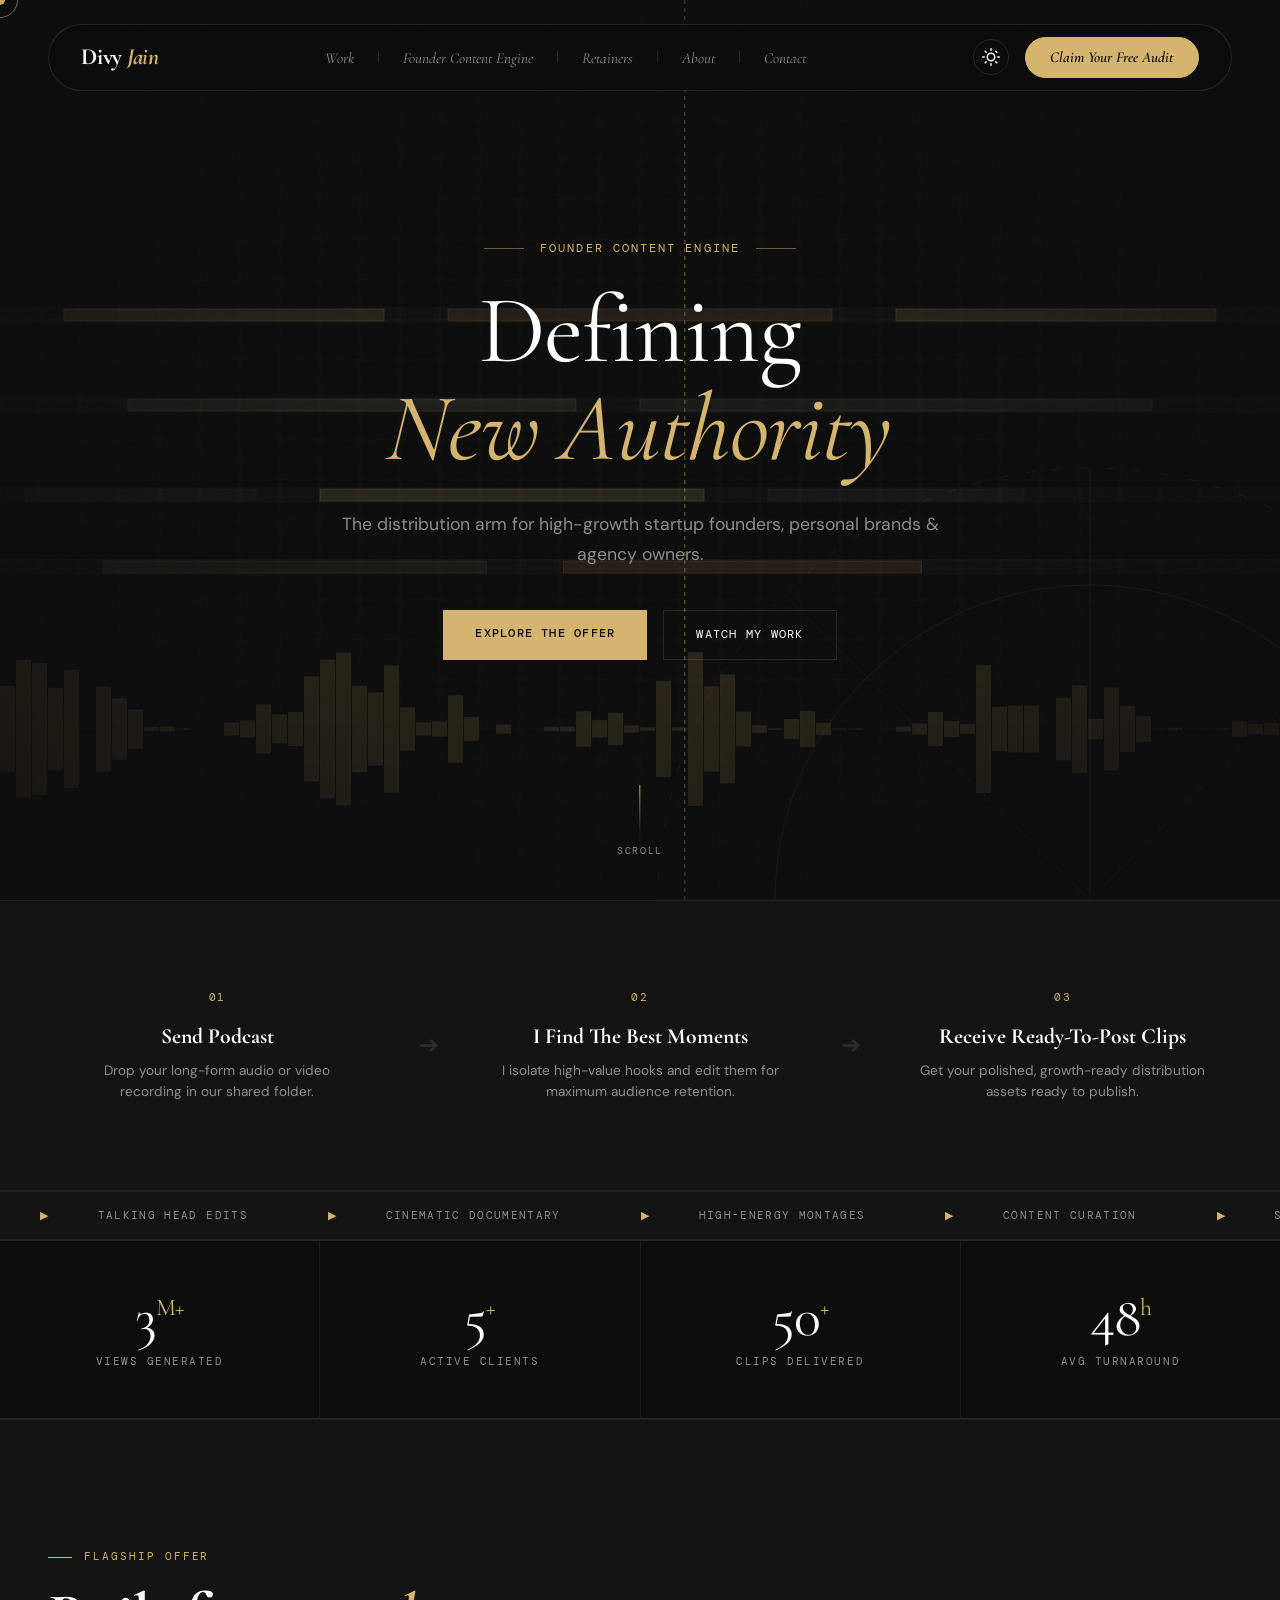
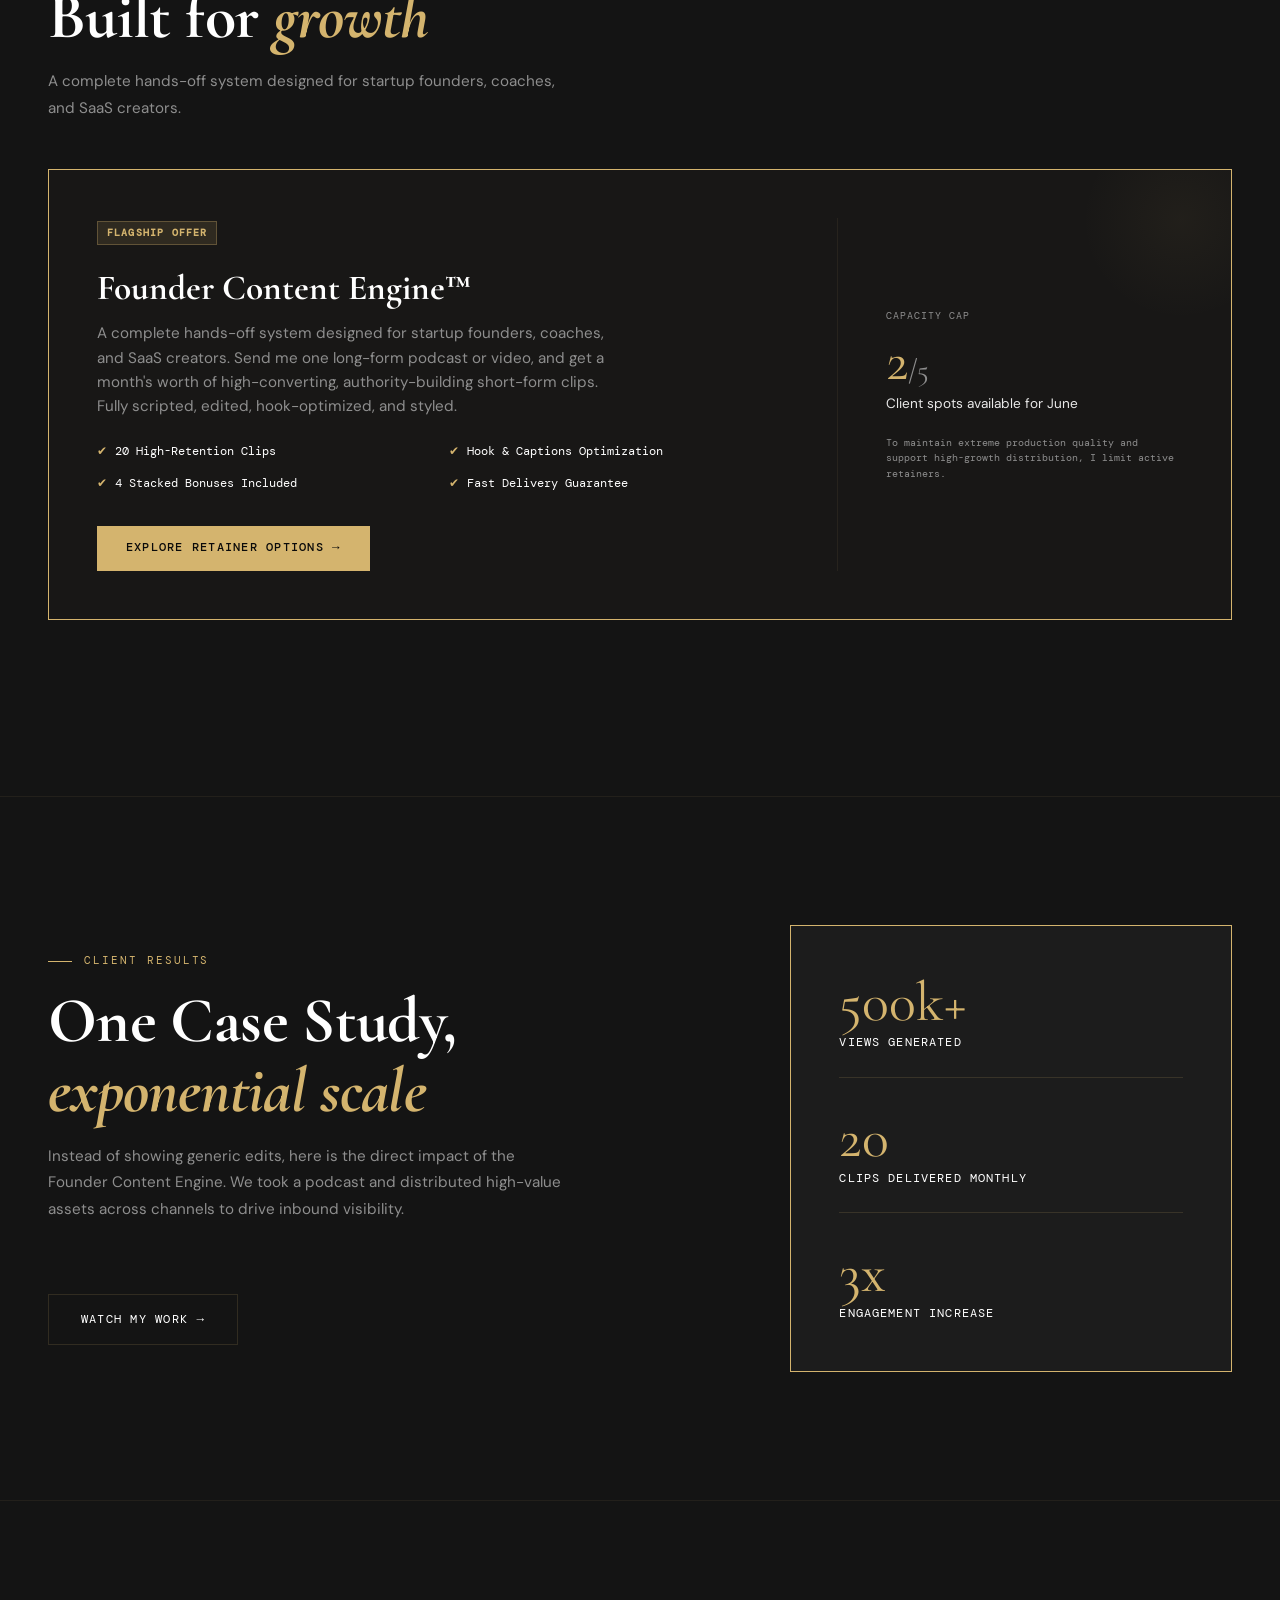
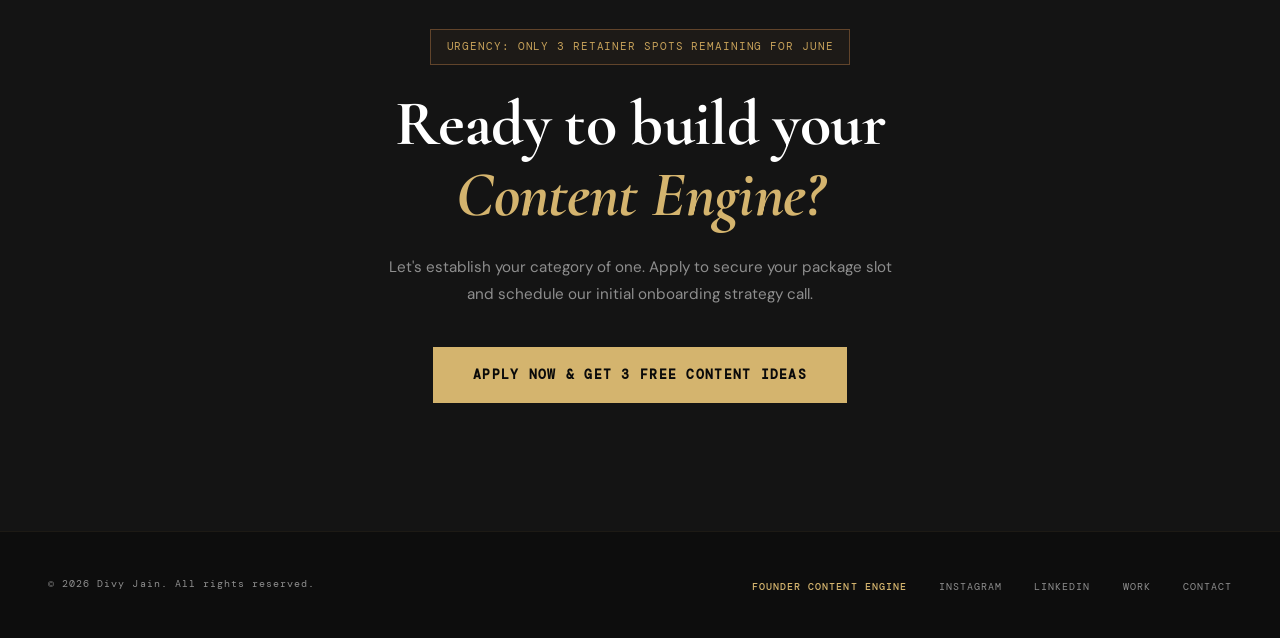
==== commit 95377e96: "sperated into pages" ====
--- a/index.html
+++ b/index.html
@@ -7,7 +7,7 @@
   <title>Divy Jain — Founder Distribution & Authority</title>
   <link rel="icon" href="DJ.jpeg" type="image/jpeg" />
   <script>
-    (function() {
+    (function () {
       const savedTheme = localStorage.getItem('divy-theme');
       if (savedTheme) {
         document.documentElement.setAttribute('data-theme', savedTheme);
@@ -21,1943 +21,7 @@
   <link
     href="https://fonts.googleapis.com/css2?family=Cormorant+Garamond:ital,wght@0,300;0,400;0,600;0,700;1,400;1,600;1,700&family=DM+Sans:opsz,wght@9..40,300;9..40,400;9..40,500&family=DM+Serif+Display:ital@0;1&family=DM+Mono:wght@300;400;500&family=Instrument+Sans:ital,wght@0,400;0,500;0,600;1,400&display=swap"
     rel="stylesheet" />
-  <style>
-    *,
-    *::before,
-    *::after {
-      box-sizing: border-box;
-      margin: 0;
-      padding: 0
-    }
-
-    :root {
-      --c-bg: #0d0d0d;
-      --c-bg2: #141414;
-      --c-bg3: #1c1c1c;
-      --c-text: #FFFFFF;
-      --c-muted: #8e8e8e;
-      --c-accent: #d4b46e;
-      --c-accent-rgb: 212, 180, 110;
-      --c-accent2: #c5a059;
-      --c-line: rgba(212, 180, 110, 0.08);
-      --c-line2: rgba(212, 180, 110, 0.15);
-      --serif: 'Cormorant Garamond', 'DM Serif Display', serif;
-      --sans: 'DM Sans', 'Instrument Sans', sans-serif;
-      --mono: 'DM Mono', monospace;
-      --ease: cubic-bezier(0.25, 0.46, 0.45, 0.94);
-      --c-vignette: radial-gradient(ellipse at center, transparent 30%, rgba(13, 13, 13, 0.85) 100%);
-      --c-nav-bg: rgba(13, 13, 13, 0.75);
-      --c-hover-bg: rgba(255, 255, 255, 0.03);
-      --c-line-hover: rgba(240, 237, 230, 0.2);
-    }
-
-    html[data-theme="light"] {
-      --c-bg: #FAF9F6;
-      --c-bg2: #F3F0E8;
-      --c-bg3: #ECE7DC;
-      --c-text: #171614;
-      --c-muted: #6e6b64;
-      --c-accent: #b38f43;
-      --c-accent-rgb: 179, 143, 67;
-      --c-accent2: #9b7732;
-      --c-line: rgba(23, 22, 20, 0.08);
-      --c-line2: rgba(23, 22, 20, 0.15);
-      --c-vignette: radial-gradient(ellipse at center, transparent 30%, rgba(250, 249, 246, 0.85) 100%);
-      --c-nav-bg: rgba(250, 249, 246, 0.75);
-      --c-hover-bg: rgba(0, 0, 0, 0.03);
-      --c-line-hover: rgba(23, 22, 20, 0.2);
-    }
-
-    html {
-      scroll-behavior: smooth;
-      cursor: none
-    }
-
-    body {
-      background: var(--c-bg);
-      color: var(--c-text);
-      font-family: var(--sans);
-      font-size: 16px;
-      line-height: 1.6;
-      overflow-x: hidden;
-      transition: background-color 0.3s ease, color 0.3s ease, border-color 0.3s ease;
-    }
-
-    /* Theme Transition smooth color shifts */
-    body, section, nav, .vid-card, .wide-info-panel, .service-card, .deliv-card, .bonus-card, .price-card, .testimonial-card, .contact-card, footer, .cat-rule, .faq-item, .exp-timeline::before, .exp-item::before, .exp-skill {
-      transition: background-color 0.3s ease, color 0.3s ease, border-color 0.3s ease, fill 0.3s ease, stroke 0.3s ease;
-    }
-
-    /* Cursor */
-    .cursor {
-      position: fixed;
-      width: 10px;
-      height: 10px;
-      background: var(--c-accent);
-      border-radius: 50%;
-      pointer-events: none;
-      z-index: 9999;
-      transform: translate(-50%, -50%);
-      transition: width 0.2s, height 0.2s;
-      mix-blend-mode: difference;
-    }
-
-    .cursor-ring {
-      position: fixed;
-      width: 36px;
-      height: 36px;
-      border: 1px solid rgba(var(--c-accent-rgb), 0.5);
-      border-radius: 50%;
-      pointer-events: none;
-      z-index: 9998;
-      transform: translate(-50%, -50%);
-      transition: width 0.35s var(--ease), height 0.35s var(--ease);
-    }
-
-    .cursor.expand {
-      width: 20px;
-      height: 20px;
-    }
-
-    .cursor-ring.expand {
-      width: 60px;
-      height: 60px;
-    }
-
-    /* NAV */
-    nav {
-      position: fixed;
-      top: 1.5rem;
-      left: 50%;
-      transform: translateX(-50%);
-      width: calc(100% - 6rem);
-      max-width: 1200px;
-      z-index: 1000;
-      padding: 0.75rem 2rem;
-      display: flex;
-      align-items: center;
-      justify-content: space-between;
-      background: var(--c-nav-bg);
-      backdrop-filter: blur(12px);
-      -webkit-backdrop-filter: blur(12px);
-      border: 1px solid var(--c-line2);
-      border-radius: 9999px;
-      transition: all 0.3s var(--ease), background-color 0.3s ease, border-color 0.3s ease;
-    }
-
-    .theme-toggle-btn {
-      background: transparent;
-      border: 1px solid var(--c-line2);
-      border-radius: 50%;
-      width: 36px;
-      height: 36px;
-      display: flex;
-      align-items: center;
-      justify-content: center;
-      color: var(--c-text);
-      cursor: pointer;
-      transition: border-color 0.2s, color 0.2s, background-color 0.2s;
-    }
-
-    .theme-toggle-btn:hover {
-      border-color: var(--c-accent);
-      background: var(--c-hover-bg);
-      color: var(--c-accent);
-    }
-
-    .theme-toggle-btn svg {
-      transition: transform 0.3s var(--ease);
-    }
-
-    .theme-toggle-btn:active svg {
-      transform: scale(0.85);
-    }
-
-    html[data-theme="dark"] .theme-toggle-btn .sun-icon {
-      display: block;
-    }
-    html[data-theme="dark"] .theme-toggle-btn .moon-icon {
-      display: none;
-    }
-    html[data-theme="light"] .theme-toggle-btn .sun-icon {
-      display: none;
-    }
-    html[data-theme="light"] .theme-toggle-btn .moon-icon {
-      display: block;
-    }
-
-    .nav-logo {
-      font-family: var(--serif);
-      font-weight: 700;
-      font-size: 1.45rem;
-      color: var(--c-text);
-      text-decoration: none;
-      letter-spacing: -0.01em;
-    }
-
-    .nav-logo span {
-      color: var(--c-accent);
-      font-style: italic;
-    }
-
-    .nav-links {
-      display: flex;
-      gap: 1.5rem;
-      list-style: none;
-      align-items: center;
-    }
-
-    .nav-links a {
-      font-family: var(--serif);
-      font-style: italic;
-      font-size: 0.95rem;
-      color: var(--c-muted);
-      text-decoration: none;
-      transition: color 0.2s;
-    }
-
-    .nav-links a:hover {
-      color: var(--c-text);
-    }
-
-    .nav-links span.nav-divider {
-      width: 1px;
-      height: 12px;
-      background: var(--c-line2);
-      display: inline-block;
-    }
-
-    .nav-cta {
-      font-family: var(--serif);
-      font-style: italic;
-      font-size: 0.95rem;
-      color: #0a0a0a;
-      background: var(--c-accent);
-      border: 1px solid var(--c-accent);
-      border-radius: 9999px;
-      padding: 0.45rem 1.5rem;
-      text-decoration: none;
-      font-weight: 600;
-      transition: background 0.2s, color 0.2s, transform 0.2s;
-    }
-
-    .nav-cta:hover {
-      background: transparent;
-      color: var(--c-accent);
-      transform: translateY(-1px);
-    }
-
-    /* HERO */
-    .hero {
-      position: relative;
-      min-height: 100vh;
-      display: flex;
-      align-items: center;
-      justify-content: center;
-      overflow: hidden;
-    }
-
-    .hero-bg {
-      position: absolute;
-      inset: 0;
-      background: var(--c-bg);
-      overflow: hidden;
-    }
-
-    @keyframes spin-slow {
-      0% { transform: translate(-50%, -50%) rotate(0deg); }
-      100% { transform: translate(-50%, -50%) rotate(360deg); }
-    }
-
-    .hero-compass {
-      position: absolute;
-      top: 50%;
-      left: 50%;
-      width: 80vw;
-      height: 80vw;
-      max-width: 900px;
-      max-height: 900px;
-      color: rgba(var(--c-accent-rgb), 0.08);
-      pointer-events: none;
-      transform-origin: center center;
-      animation: spin-slow 80s linear infinite;
-      z-index: 1;
-    }
-
-    .hero-canvas {
-      position: absolute;
-      inset: 0;
-      width: 100%;
-      height: 100%;
-      opacity: 0.6;
-    }
-
-    .hero-vignette {
-      position: absolute;
-      inset: 0;
-      background: var(--c-vignette);
-    }
-
-    .hero-noise {
-      position: absolute;
-      inset: 0;
-      background-image: url("data:image/svg+xml,%3Csvg xmlns='http://www.w3.org/2000/svg' width='300' height='300'%3E%3Cfilter id='noise'%3E%3CfeTurbulence type='fractalNoise' baseFrequency='0.85' numOctaves='4' stitchTiles='stitch'/%3E%3CfeColorMatrix type='saturate' values='0'/%3E%3C/filter%3E%3Crect width='100%25' height='100%25' filter='url(%23noise)' opacity='0.04'/%3E%3C/svg%3E");
-      opacity: 0.4;
-      pointer-events: none;
-    }
-
-    .hero-content {
-      position: relative;
-      z-index: 2;
-      text-align: center;
-      padding: 0 2rem;
-      max-width: 900px;
-    }
-
-    .hero-eyebrow {
-      font-family: var(--mono);
-      font-size: 0.72rem;
-      letter-spacing: 0.18em;
-      text-transform: uppercase;
-      color: var(--c-accent);
-      margin-bottom: 1.5rem;
-      display: flex;
-      align-items: center;
-      justify-content: center;
-      gap: 1rem;
-    }
-
-    .hero-eyebrow::before,
-    .hero-eyebrow::after {
-      content: '';
-      display: block;
-      width: 40px;
-      height: 1px;
-      background: var(--c-accent);
-      opacity: 0.5;
-    }
-
-    .hero-title {
-      font-family: var(--serif);
-      font-size: clamp(3.5rem, 8vw, 7rem);
-      line-height: 1.02;
-      letter-spacing: -0.01em;
-      margin-bottom: 1.5rem;
-      color: var(--c-text);
-    }
-
-    .hero-title em {
-      font-style: italic;
-      color: var(--c-accent);
-      display: inline-block;
-      transform: skewX(-4deg);
-    }
-
-    .hero-sub {
-      font-family: var(--sans);
-      font-size: 1.05rem;
-      color: var(--c-muted);
-      max-width: 480px;
-      margin: 0 auto 2.5rem;
-      line-height: 1.7;
-    }
-
-    .hero-ctas {
-      display: flex;
-      gap: 1rem;
-      justify-content: center;
-      flex-wrap: wrap;
-    }
-
-    .btn-primary {
-      font-family: var(--mono);
-      font-size: 0.78rem;
-      letter-spacing: 0.1em;
-      text-transform: uppercase;
-      background: var(--c-accent);
-      color: #0a0a0a;
-      padding: 0.9rem 2rem;
-      text-decoration: none;
-      font-weight: 500;
-      transition: transform 0.2s, box-shadow 0.2s;
-      display: inline-block;
-    }
-
-    .btn-primary:hover {
-      transform: translateY(-2px);
-      box-shadow: 0 8px 24px rgba(var(--c-accent-rgb), 0.25);
-    }
-
-    .btn-secondary {
-      font-family: var(--mono);
-      font-size: 0.78rem;
-      letter-spacing: 0.1em;
-      text-transform: uppercase;
-      border: 1px solid var(--c-line2);
-      color: var(--c-text);
-      padding: 0.9rem 2rem;
-      text-decoration: none;
-      transition: border-color 0.2s, background 0.2s;
-      display: inline-block;
-    }
-
-    .btn-secondary:hover {
-      border-color: var(--c-muted);
-      background: var(--c-hover-bg);
-    }
-
-    .hero-scroll {
-      position: absolute;
-      bottom: 2.5rem;
-      left: 50%;
-      transform: translateX(-50%);
-      display: flex;
-      flex-direction: column;
-      align-items: center;
-      gap: 0.5rem;
-      font-family: var(--mono);
-      font-size: 0.65rem;
-      letter-spacing: 0.15em;
-      text-transform: uppercase;
-      color: var(--c-muted);
-      z-index: 2;
-      animation: scrollpulse 2s ease-in-out infinite;
-    }
-
-    .hero-scroll-line {
-      width: 1px;
-      height: 50px;
-      background: linear-gradient(to bottom, var(--c-accent), transparent);
-    }
-
-    @keyframes scrollpulse {
-
-      0%,
-      100% {
-        opacity: 0.4;
-        transform: translateX(-50%) translateY(0);
-      }
-
-      50% {
-        opacity: 1;
-        transform: translateX(-50%) translateY(6px);
-      }
-    }
-
-    /* TICKER */
-    .ticker-wrap {
-      border-top: 1px solid var(--c-line);
-      border-bottom: 1px solid var(--c-line);
-      background: var(--c-bg2);
-      padding: 0.9rem 0;
-      overflow: hidden;
-    }
-
-    .ticker {
-      display: flex;
-      animation: tick 30s linear infinite;
-      width: max-content;
-    }
-
-    .ticker-item {
-      font-family: var(--mono);
-      font-size: 0.7rem;
-      letter-spacing: 0.12em;
-      text-transform: uppercase;
-      color: var(--c-muted);
-      padding: 0 2.5rem;
-      white-space: nowrap;
-    }
-
-    .ticker-item span {
-      color: var(--c-accent);
-      margin-right: 2.5rem;
-    }
-
-    @keyframes tick {
-      0% {
-        transform: translateX(0);
-      }
-
-      100% {
-        transform: translateX(-50%);
-      }
-    }
-
-    /* STATS */
-    .stats {
-      display: grid;
-      grid-template-columns: repeat(4, 1fr);
-      gap: 1px;
-      background: var(--c-line);
-      border-top: 1px solid var(--c-line);
-      border-bottom: 1px solid var(--c-line);
-    }
-
-    .stat-item {
-      background: var(--c-bg);
-      padding: 3rem 2rem;
-      text-align: center;
-    }
-
-    .stat-num {
-      font-family: var(--serif);
-      font-size: 3.5rem;
-      color: var(--c-text);
-      line-height: 1;
-      margin-bottom: 0.5rem;
-      letter-spacing: -0.02em;
-    }
-
-    .stat-num sup {
-      font-size: 1.5rem;
-      color: var(--c-accent);
-    }
-
-    .stat-label {
-      font-family: var(--mono);
-      font-size: 0.68rem;
-      letter-spacing: 0.14em;
-      text-transform: uppercase;
-      color: var(--c-muted);
-    }
-
-    /* SHARED SECTION */
-    section {
-      padding: 8rem 3rem;
-    }
-
-    .section-tag {
-      font-family: var(--mono);
-      font-size: 0.68rem;
-      letter-spacing: 0.18em;
-      text-transform: uppercase;
-      color: var(--c-accent);
-      margin-bottom: 1rem;
-      display: flex;
-      align-items: center;
-      gap: 0.75rem;
-    }
-
-    .section-tag::before {
-      content: '';
-      display: block;
-      width: 24px;
-      height: 1px;
-      background: var(--c-accent);
-    }
-
-    .section-title {
-      font-family: var(--serif);
-      font-size: clamp(2.5rem, 5vw, 4rem);
-      line-height: 1.1;
-      letter-spacing: -0.01em;
-      margin-bottom: 1rem;
-      max-width: 600px;
-    }
-
-    .section-title em {
-      font-style: italic;
-      color: var(--c-accent);
-    }
-
-    .section-sub {
-      color: var(--c-muted);
-      max-width: 520px;
-      font-size: 0.95rem;
-      line-height: 1.75;
-      margin-bottom: 3rem;
-    }
-
-    /* Hover Bracket Effect on Cards/Videos */
-    .bracket-card {
-      position: relative;
-      overflow: hidden;
-      border: 1px solid var(--c-line);
-      background: var(--c-bg2);
-      transition: border-color 0.3s;
-    }
-    
-    .bracket-card:hover {
-      border-color: var(--c-accent);
-    }
-
-    .bracket-card::before,
-    .bracket-card::after,
-    .bracket-card-inner::before,
-    .bracket-card-inner::after {
-      content: '';
-      position: absolute;
-      width: 14px;
-      height: 14px;
-      border-color: var(--c-accent);
-      border-style: solid;
-      opacity: 0;
-      transition: all 0.35s ease;
-      pointer-events: none;
-      z-index: 10;
-    }
-
-    /* Top Left */
-    .bracket-card::before {
-      top: 16px;
-      left: 16px;
-      border-width: 2px 0 0 2px;
-      transform: translate(-6px, -6px);
-    }
-    /* Top Right */
-    .bracket-card::after {
-      top: 16px;
-      right: 16px;
-      border-width: 2px 2px 0 0;
-      transform: translate(6px, -6px);
-    }
-    /* Bottom Left */
-    .bracket-card-inner::before {
-      bottom: 16px;
-      left: 16px;
-      border-width: 0 0 2px 2px;
-      transform: translate(-6px, 6px);
-    }
-    /* Bottom Right */
-    .bracket-card-inner::after {
-      bottom: 16px;
-      right: 16px;
-      border-width: 0 2px 2px 0;
-      transform: translate(6px, 6px);
-    }
-
-    /* Hover States to show brackets */
-    .bracket-card:hover::before,
-    .bracket-card:hover::after {
-      opacity: 1;
-      transform: translate(0, 0);
-    }
-    .bracket-card:hover .bracket-card-inner::before,
-    .bracket-card:hover .bracket-card-inner::after {
-      opacity: 1;
-      transform: translate(0, 0);
-    }
-
-    /* ─── WORK SECTION ─── */
-    #work {
-      background: var(--c-bg);
-    }
-
-    /* Category label */
-    .cat-header {
-      display: flex;
-      align-items: center;
-      gap: 1.5rem;
-      margin: 4rem 0 1.75rem;
-    }
-
-    .cat-label {
-      font-family: var(--mono);
-      font-size: 0.68rem;
-      letter-spacing: 0.18em;
-      text-transform: uppercase;
-      color: var(--c-accent);
-      white-space: nowrap;
-    }
-
-    .cat-rule {
-      flex: 1;
-      height: 1px;
-      background: var(--c-line2);
-    }
-
-    .cat-count {
-      font-family: var(--mono);
-      font-size: 0.62rem;
-      letter-spacing: 0.1em;
-      color: var(--c-muted);
-    }
-
-    /* Talking-head grid: 3 vertical (9:16) cards in a row */
-    .th-grid {
-      display: grid;
-      grid-template-columns: repeat(3, 1fr);
-      gap: 2px;
-    }
-
-    /* Single wide card (cinematic / high-energy) */
-    .wide-card {
-      display: grid;
-      grid-template-columns: 1fr 1fr;
-      gap: 2px;
-      border: 1px solid var(--c-line);
-      background: var(--c-line);
-    }
-
-    /* Shared video card shell */
-    .vid-card {
-      background: var(--c-bg2);
-      border: 1px solid var(--c-line);
-      overflow: hidden;
-      cursor: pointer;
-      transition: border-color 0.3s;
-    }
-
-    .vid-card:hover {
-      border-color: rgba(var(--c-accent-rgb), 0.3);
-    }
-
-    /* Aspect ratio wrappers */
-    .ar-916 {
-      position: relative;
-      padding-top: 177.78%;
-    }
-
-    /* 9:16 */
-    .ar-169 {
-      position: relative;
-      padding-top: 56.25%;
-    }
-
-    /* 16:9 */
-
-    .ar-916 iframe,
-    .ar-169 iframe {
-      position: absolute;
-      top: 0;
-      left: 0;
-      width: 100%;
-      height: 100%;
-      border: none;
-    }
-
-    /* Card info bar */
-    .vid-info {
-      padding: 1.25rem 1.5rem;
-    }
-
-    .vid-type {
-      font-family: var(--mono);
-      font-size: 0.62rem;
-      letter-spacing: 0.12em;
-      text-transform: uppercase;
-      color: var(--c-accent);
-      background: rgba(var(--c-accent-rgb), 0.08);
-      border: 1px solid rgba(var(--c-accent-rgb), 0.18);
-      display: inline-block;
-      padding: 0.2rem 0.55rem;
-      margin-bottom: 0.6rem;
-    }
-
-    .vid-title {
-      font-family: var(--serif);
-      font-size: 1.15rem;
-      color: var(--c-text);
-      line-height: 1.25;
-      margin-bottom: 0.4rem;
-    }
-
-    .vid-desc {
-      font-size: 0.82rem;
-      color: var(--c-muted);
-      line-height: 1.6;
-    }
-
-    /* Wide card: left = video, right = info panel */
-    .wide-info-panel {
-      background: var(--c-bg2);
-      padding: 3rem 2.5rem;
-      display: flex;
-      flex-direction: column;
-      justify-content: center;
-      border: 1px solid var(--c-line);
-    }
-
-    .wide-info-panel .vid-type {
-      margin-bottom: 1rem;
-    }
-
-    .wide-info-panel .vid-title {
-      font-size: 1.6rem;
-      margin-bottom: 0.75rem;
-    }
-
-    .wide-info-panel .vid-desc {
-      font-size: 0.9rem;
-      margin-bottom: 1.5rem;
-    }
-
-    .wide-result {
-      display: flex;
-      gap: 2rem;
-      padding-top: 1.5rem;
-      border-top: 1px solid var(--c-line);
-    }
-
-    .wr-num {
-      font-family: var(--serif);
-      font-size: 2rem;
-      color: var(--c-accent);
-      line-height: 1;
-    }
-
-    .wr-lbl {
-      font-family: var(--mono);
-      font-size: 0.6rem;
-      letter-spacing: 0.1em;
-      text-transform: uppercase;
-      color: var(--c-muted);
-      margin-top: 0.2rem;
-    }
-
-    /* ─── SERVICES ─── */
-    #services {
-      background: var(--c-bg2);
-    }
-
-    .flagship-card {
-      border: 1px solid var(--c-accent);
-      background: rgba(var(--c-accent-rgb), 0.015);
-      padding: 3rem;
-      margin-top: 2rem;
-      margin-bottom: 3rem;
-      position: relative;
-      overflow: hidden;
-      display: grid;
-      grid-template-columns: 2fr 1fr;
-      gap: 3rem;
-      transition: background 0.3s, border-color 0.3s;
-    }
-    .flagship-card:hover {
-      background: rgba(var(--c-accent-rgb), 0.03);
-    }
-    .flagship-glow {
-      position: absolute;
-      top: -50px;
-      right: -50px;
-      width: 200px;
-      height: 200px;
-      background: radial-gradient(circle, rgba(var(--c-accent-rgb), 0.05) 0%, transparent 70%);
-      pointer-events: none;
-    }
-    .flagship-left {
-      display: flex;
-      flex-direction: column;
-      justify-content: space-between;
-    }
-    .flagship-right {
-      display: flex;
-      flex-direction: column;
-      justify-content: center;
-      border-left: 1px solid var(--c-line);
-      padding-left: 3rem;
-    }
-    .flagship-features {
-      list-style: none;
-      display: grid;
-      grid-template-columns: 1fr 1fr;
-      gap: 0.8rem;
-      margin-bottom: 2rem;
-      padding: 0;
-    }
-    .flagship-features li {
-      font-family: var(--mono);
-      font-size: 0.75rem;
-      color: var(--c-text);
-      display: flex;
-      align-items: center;
-      gap: 0.5rem;
-    }
-
-    .services-grid {
-      display: grid;
-      grid-template-columns: repeat(3, 1fr);
-      gap: 1px;
-      background: var(--c-line);
-      border: 1px solid var(--c-line);
-      margin-top: 1.5rem;
-    }
-
-    .service-card {
-      background: var(--c-bg2);
-      padding: 2.5rem;
-      transition: background 0.3s;
-    }
-
-    .service-card:hover {
-      background: var(--c-bg3);
-    }
-
-    .svc-num {
-      font-family: var(--mono);
-      font-size: 0.7rem;
-      letter-spacing: 0.12em;
-      color: var(--c-accent);
-      margin-bottom: 1.5rem;
-    }
-
-    .svc-title {
-      font-family: var(--serif);
-      font-size: 1.4rem;
-      color: var(--c-text);
-      margin-bottom: 0.75rem;
-      line-height: 1.2;
-    }
-
-    .svc-desc {
-      font-size: 0.88rem;
-      color: var(--c-muted);
-      line-height: 1.7;
-      margin-bottom: 1.5rem;
-    }
-
-    .svc-list {
-      list-style: none;
-      padding: 0;
-    }
-
-    .svc-list li {
-      font-family: var(--mono);
-      font-size: 0.68rem;
-      letter-spacing: 0.08em;
-      color: var(--c-muted);
-      padding: 0.35rem 0;
-      border-bottom: 1px solid var(--c-line);
-      display: flex;
-      align-items: center;
-      gap: 0.5rem;
-    }
-
-    .svc-list li::before {
-      content: '';
-      width: 4px;
-      height: 4px;
-      background: var(--c-accent);
-      border-radius: 50%;
-      opacity: 0.6;
-      flex-shrink: 0;
-    }
-
-    /* ─── THE SYSTEM (WORKFLOW) ─── */
-    #system {
-      background: var(--c-bg);
-    }
-
-    .grid-2 {
-      display: grid;
-      grid-template-columns: 1fr 1fr;
-      gap: 4rem;
-      align-items: start;
-    }
-
-    .deliverables {
-      display: flex;
-      flex-direction: column;
-      gap: 1.5rem;
-    }
-
-    .deliv-card {
-      background: var(--c-bg2);
-      border: 1px solid var(--c-line);
-      padding: 2rem;
-      position: relative;
-      transition: border-color 0.3s;
-    }
-
-    .deliv-card:hover {
-      border-color: rgba(var(--c-accent-rgb), 0.3);
-    }
-
-    .deliv-num {
-      font-family: var(--mono);
-      font-size: 0.7rem;
-      color: var(--c-accent);
-      margin-bottom: 0.5rem;
-    }
-
-    .deliv-title {
-      font-family: var(--serif);
-      font-size: 1.4rem;
-      margin-bottom: 0.5rem;
-      color: var(--c-text);
-    }
-
-    .deliv-desc {
-      font-size: 0.88rem;
-      color: var(--c-muted);
-      line-height: 1.6;
-    }
-
-    /* ─── VALUE STACK (BONUSES) ─── */
-    #bonuses {
-      background: var(--c-bg2);
-      position: relative;
-    }
-
-    .bonus-grid {
-      display: grid;
-      grid-template-columns: repeat(2, 1fr);
-      gap: 1.5rem;
-      margin-bottom: 3rem;
-    }
-
-    .bonus-card {
-      background: var(--c-bg3);
-      border: 1px solid var(--c-line);
-      padding: 2.5rem;
-      position: relative;
-      overflow: hidden;
-    }
-
-    .bonus-header {
-      display: flex;
-      justify-content: space-between;
-      align-items: flex-start;
-      margin-bottom: 1rem;
-    }
-
-    .bonus-tag {
-      font-family: var(--mono);
-      font-size: 0.62rem;
-      background: rgba(var(--c-accent-rgb), 0.1);
-      border: 1px solid rgba(var(--c-accent-rgb), 0.2);
-      color: var(--c-accent);
-      padding: 0.2rem 0.5rem;
-      text-transform: uppercase;
-      letter-spacing: 0.05em;
-    }
-
-    .bonus-val {
-      font-family: var(--mono);
-      font-size: 0.65rem;
-      color: var(--c-muted);
-      text-decoration: line-through;
-    }
-
-    .bonus-title {
-      font-family: var(--serif);
-      font-size: 1.5rem;
-      margin-bottom: 0.5rem;
-      color: var(--c-text);
-    }
-
-    .bonus-desc {
-      font-size: 0.88rem;
-      color: var(--c-muted);
-      line-height: 1.6;
-    }
-
-    .total-stack-box {
-      border: 1px solid var(--c-accent);
-      background: rgba(var(--c-accent-rgb), 0.02);
-      padding: 2.5rem;
-      text-align: center;
-      max-width: 600px;
-      margin: 0 auto;
-    }
-
-    .total-stack-box h4 {
-      font-family: var(--serif);
-      font-size: 2rem;
-      color: var(--c-text);
-      margin-bottom: 0.5rem;
-    }
-
-    .total-stack-box p {
-      font-family: var(--mono);
-      font-size: 0.8rem;
-      color: var(--c-accent);
-      letter-spacing: 0.1em;
-      text-transform: uppercase;
-    }
-
-    /* ─── GUARANTEE ─── */
-    .guarantee-section {
-      background: var(--c-bg);
-      padding: 6rem 3rem;
-      border-top: 1px solid var(--c-line);
-    }
-
-    .guarantee-box {
-      border: 1px solid var(--c-accent2);
-      background: linear-gradient(135deg, rgba(200, 130, 74, 0.05) 0%, transparent 100%);
-      max-width: 800px;
-      margin: 0 auto;
-      padding: 4rem;
-      display: flex;
-      align-items: center;
-      gap: 3rem;
-      position: relative;
-    }
-
-    .guarantee-badge {
-      flex-shrink: 0;
-      width: 100px;
-      height: 100px;
-      border: 2px dashed var(--c-accent2);
-      border-radius: 50%;
-      display: flex;
-      align-items: center;
-      justify-content: center;
-      font-family: var(--serif);
-      font-size: 1.25rem;
-      color: var(--c-accent2);
-      transform: rotate(-15deg);
-    }
-
-    .guarantee-content h3 {
-      font-family: var(--serif);
-      font-size: 2rem;
-      color: var(--c-text);
-      margin-bottom: 1rem;
-    }
-
-    .guarantee-content p {
-      color: var(--c-muted);
-      font-size: 0.95rem;
-      line-height: 1.7;
-    }
-
-    /* ─── PRICING ─── */
-    #pricing {
-      background: var(--c-bg2);
-      border-top: 1px solid var(--c-line);
-    }
-
-    .pricing-grid {
-      display: grid;
-      grid-template-columns: repeat(3, 1fr);
-      gap: 1.5rem;
-      align-items: stretch;
-    }
-
-    .price-card {
-      background: var(--c-bg);
-      border: 1px solid var(--c-line);
-      padding: 3rem 2rem;
-      display: flex;
-      flex-direction: column;
-      position: relative;
-      transition: transform 0.3s, border-color 0.3s, background-color 0.3s, color 0.3s;
-    }
-
-    .price-card:hover {
-      border-color: var(--c-line-hover);
-    }
-
-    .price-card.featured {
-      border-color: var(--c-accent);
-      background: var(--c-bg3);
-      transform: scale(1.03);
-    }
-
-    .price-badge {
-      position: absolute;
-      top: 1.25rem;
-      right: 1.25rem;
-      font-family: var(--mono);
-      font-size: 0.58rem;
-      color: #0a0a0a;
-      background: var(--c-accent);
-      padding: 0.25rem 0.6rem;
-      text-transform: uppercase;
-      letter-spacing: 0.08em;
-      font-weight: 600;
-    }
-
-    .price-tier {
-      font-family: var(--mono);
-      font-size: 0.68rem;
-      letter-spacing: 0.12em;
-      text-transform: uppercase;
-      color: var(--c-muted);
-      margin-bottom: 1rem;
-    }
-
-    .price-amt {
-      font-family: var(--serif);
-      font-size: 3rem;
-      color: var(--c-text);
-      line-height: 1;
-      margin-bottom: 0.5rem;
-    }
-
-    .price-amt span {
-      font-size: 1rem;
-      font-family: var(--sans);
-      color: var(--c-muted);
-    }
-
-    .price-desc {
-      font-size: 0.85rem;
-      color: var(--c-muted);
-      margin-bottom: 2rem;
-      line-height: 1.5;
-    }
-
-    .price-features {
-      list-style: none;
-      padding: 0;
-      margin-bottom: 3rem;
-      display: flex;
-      flex-direction: column;
-      gap: 0.75rem;
-    }
-
-    .price-features li {
-      font-size: 0.88rem;
-      color: var(--c-text);
-      opacity: 0.9;
-      display: flex;
-      align-items: center;
-      gap: 0.6rem;
-    }
-
-    .price-features li span {
-      color: var(--c-accent);
-    }
-
-    .price-cta {
-      margin-top: auto;
-      width: 100%;
-      text-align: center;
-    }
-
-    /* ─── FAQ ─── */
-    #faq {
-      background: var(--c-bg);
-      border-top: 1px solid var(--c-line);
-    }
-
-    .faq-list {
-      max-width: 800px;
-      margin: 0 auto;
-    }
-
-    .faq-item {
-      border-bottom: 1px solid var(--c-line);
-      padding: 2rem 0;
-    }
-
-    .faq-question {
-      font-family: var(--serif);
-      font-size: 1.3rem;
-      color: var(--c-text);
-      margin-bottom: 0.75rem;
-      display: flex;
-      justify-content: space-between;
-      align-items: center;
-    }
-
-    .faq-answer {
-      color: var(--c-muted);
-      font-size: 0.92rem;
-      line-height: 1.7;
-    }
-
-    /* ─── SCARCITY / CONTACT ─── */
-    .scarcity-alert {
-      border: 1px solid rgba(200, 130, 74, 0.4);
-      background: rgba(200, 130, 74, 0.05);
-      color: var(--c-accent2);
-      font-family: var(--mono);
-      font-size: 0.7rem;
-      padding: 0.5rem 1rem;
-      display: inline-block;
-      margin-bottom: 1.5rem;
-      text-transform: uppercase;
-      letter-spacing: 0.08em;
-    }
-
-    .contact-card {
-      background: var(--c-bg);
-      border: 1px solid var(--c-line);
-      padding: 3rem 2.5rem;
-      margin-top: 3rem;
-    }
-
-    .contact-card h4 {
-      font-family: var(--serif);
-      font-size: 1.6rem;
-      margin-bottom: 1rem;
-    }
-
-    .contact-card p {
-      font-size: 0.9rem;
-      color: var(--c-muted);
-      margin-bottom: 2.5rem;
-    }
-
-    .contact-info-block {
-      display: flex;
-      flex-direction: column;
-      gap: 1rem;
-      align-items: center;
-    }
-
-    .contact-btn {
-      font-family: var(--mono);
-      font-size: 0.8rem;
-      letter-spacing: 0.1em;
-      text-transform: uppercase;
-      background: var(--c-accent);
-      color: #0a0a0a;
-      padding: 1.1rem 2.5rem;
-      text-decoration: none;
-      font-weight: 600;
-      transition: transform 0.2s, box-shadow 0.2s;
-      display: inline-block;
-    }
-
-    .contact-btn:hover {
-      transform: translateY(-2px);
-      box-shadow: 0 8px 24px rgba(var(--c-accent-rgb), 0.25);
-    }
-
-    /* ─── EXPERIENCE ─── */
-    #experience {
-      background: var(--c-bg);
-    }
-
-    .exp-timeline {
-      margin-top: 2rem;
-      position: relative;
-      padding-left: 2rem;
-    }
-
-    .exp-timeline::before {
-      content: '';
-      position: absolute;
-      left: 0;
-      top: 0.5rem;
-      bottom: 0;
-      width: 1px;
-      background: var(--c-line2);
-    }
-
-    .exp-item {
-      position: relative;
-      margin-bottom: 3rem;
-    }
-
-    .exp-item::before {
-      content: '';
-      position: absolute;
-      left: -2rem;
-      top: 0.55rem;
-      width: 8px;
-      height: 8px;
-      border-radius: 50%;
-      background: var(--c-accent);
-      transform: translateX(-3.5px);
-      box-shadow: 0 0 0 3px rgba(var(--c-accent-rgb), 0.15);
-    }
-
-    .exp-company {
-      font-family: var(--mono);
-      font-size: 0.65rem;
-      letter-spacing: 0.14em;
-      text-transform: uppercase;
-      color: var(--c-accent);
-      margin-bottom: 0.3rem;
-    }
-
-    .exp-role {
-      font-family: var(--serif);
-      font-size: 1.4rem;
-      color: var(--c-text);
-      margin-bottom: 0.3rem;
-      line-height: 1.2;
-    }
-
-    .exp-meta {
-      font-family: var(--mono);
-      font-size: 0.65rem;
-      letter-spacing: 0.1em;
-      color: var(--c-muted);
-      margin-bottom: 0.75rem;
-    }
-
-    .exp-desc {
-      font-size: 0.88rem;
-      color: var(--c-muted);
-      line-height: 1.7;
-      max-width: 560px;
-    }
-
-    .exp-skills {
-      display: flex;
-      flex-wrap: wrap;
-      gap: 0.4rem;
-      margin-top: 0.75rem;
-    }
-
-    .exp-skill {
-      font-family: var(--mono);
-      font-size: 0.6rem;
-      letter-spacing: 0.08em;
-      text-transform: uppercase;
-      border: 1px solid var(--c-line2);
-      color: var(--c-muted);
-      padding: 0.2rem 0.55rem;
-    }
-
-    /* ─── ABOUT ─── */
-    #about {
-      background: var(--c-bg2);
-    }
-
-    .about-grid {
-      display: grid;
-      grid-template-columns: 1fr 1fr;
-      gap: 6rem;
-      align-items: center;
-    }
-
-    .about-frame {
-      aspect-ratio: 4/5;
-      background: var(--c-bg3);
-      border: 1px solid var(--c-line);
-      position: relative;
-      overflow: hidden;
-    }
-
-    .about-frame canvas {
-      width: 100%;
-      height: 100%;
-      display: block;
-    }
-
-    .about-frame-accent {
-      position: absolute;
-      bottom: -1px;
-      left: -1px;
-      right: -1px;
-      height: 120px;
-      background: linear-gradient(to top, var(--c-bg2) 0%, transparent 100%);
-    }
-
-    .about-badge {
-      position: absolute;
-      top: -1rem;
-      right: -1rem;
-      width: 90px;
-      height: 90px;
-      border-radius: 50%;
-      background: var(--c-accent);
-      display: flex;
-      flex-direction: column;
-      align-items: center;
-      justify-content: center;
-      text-align: center;
-    }
-
-    .about-badge-num {
-      font-family: var(--serif);
-      font-size: 1.6rem;
-      color: #0a0a0a;
-      line-height: 1;
-    }
-
-    .about-badge-text {
-      font-family: var(--mono);
-      font-size: 0.5rem;
-      letter-spacing: 0.1em;
-      text-transform: uppercase;
-      color: rgba(10, 10, 10, 0.7);
-      margin-top: 2px;
-    }
-
-    .about-text {
-      color: var(--c-muted);
-      line-height: 1.8;
-      margin-bottom: 1.25rem;
-      font-size: 0.95rem;
-    }
-
-    .about-text strong {
-      color: var(--c-text);
-      font-weight: 500;
-    }
-
-    .waveform {
-      display: flex;
-      align-items: center;
-      gap: 2px;
-      height: 32px;
-      margin: 2rem 0;
-    }
-
-    .wave-bar {
-      width: 3px;
-      background: var(--c-accent);
-      border-radius: 2px;
-      opacity: 0.5;
-      animation: waveanim 1.2s ease-in-out infinite;
-    }
-
-    @keyframes waveanim {
-
-      0%,
-      100% {
-        transform: scaleY(0.3);
-      }
-
-      50% {
-        transform: scaleY(1);
-      }
-    }
-
-    .skills-wrap {
-      display: flex;
-      flex-wrap: wrap;
-      gap: 0.5rem;
-      margin-top: 1.5rem;
-    }
-
-    .skill-tag {
-      font-family: var(--mono);
-      font-size: 0.62rem;
-      letter-spacing: 0.1em;
-      text-transform: uppercase;
-      border: 1px solid var(--c-line2);
-      color: var(--c-muted);
-      padding: 0.3rem 0.75rem;
-      transition: border-color 0.2s, color 0.2s;
-    }
-
-    .skill-tag:hover {
-      border-color: var(--c-accent);
-      color: var(--c-accent);
-    }
-
-    /* ─── TESTIMONIAL ─── */
-    .testimonial-section {
-      background: var(--c-bg);
-      padding: 6rem 3rem;
-      border-top: 1px solid var(--c-line);
-      border-bottom: 1px solid var(--c-line);
-    }
-
-    .testimonials-wrap {
-      display: grid;
-      grid-template-columns: 1fr 1fr;
-      gap: 2px;
-      background: var(--c-line);
-    }
-
-    .testimonial-card {
-      background: var(--c-bg);
-      padding: 3rem;
-    }
-
-    .quote-mark {
-      font-family: var(--serif);
-      font-size: 4rem;
-      color: var(--c-accent);
-      line-height: 0.5;
-      margin-bottom: 1.5rem;
-      opacity: 0.35;
-      display: block;
-    }
-
-    .quote-text {
-      font-family: var(--serif);
-      font-size: 1.2rem;
-      font-style: italic;
-      color: var(--c-text);
-      line-height: 1.6;
-      margin-bottom: 1.75rem;
-    }
-
-    .quote-attr {
-      font-family: var(--mono);
-      font-size: 0.68rem;
-      letter-spacing: 0.14em;
-      text-transform: uppercase;
-      color: var(--c-muted);
-    }
-
-    .quote-attr strong {
-      color: var(--c-accent);
-      display: block;
-      margin-bottom: 0.2rem;
-    }
-
-    .quote-attr span {
-      font-size: 0.6rem;
-      color: var(--c-muted);
-    }
-
-    /* ─── CONTACT ─── */
-    #contact {
-      background: var(--c-bg2);
-      text-align: center;
-    }
-
-    #contact .section-tag {
-      justify-content: center;
-    }
-
-    #contact .section-tag::before {
-      display: none;
-    }
-
-    .contact-inner {
-      max-width: 560px;
-      margin: 0 auto;
-    }
-
-    #contact .section-title {
-      max-width: none;
-    }
-
-    #contact .section-sub {
-      margin: 0 auto 2.5rem;
-    }
-
-    .contact-socials {
-      display: grid;
-      grid-template-columns: 1fr 1fr;
-      gap: 1rem;
-      margin-top: 3rem;
-    }
-
-    .contact-socials a {
-      display: flex;
-      align-items: center;
-      justify-content: center;
-      font-family: var(--sans);
-      font-size: 1.15rem;
-      color: var(--c-text);
-      text-decoration: none;
-      background: var(--c-bg3);
-      border: 1px solid var(--c-line2);
-      padding: 3rem 1.5rem;
-      transition: border-color 0.3s, background 0.3s, color 0.3s;
-    }
-
-    .contact-socials a:hover {
-      border-color: var(--c-accent);
-      background: rgba(var(--c-accent-rgb), 0.05);
-      color: var(--c-accent);
-    }
-
-    @media(max-width:600px) {
-      .contact-socials {
-        grid-template-columns: 1fr;
-      }
-    }
-
-    /* ─── FOOTER ─── */
-    footer {
-      padding: 2.5rem 3rem;
-      border-top: 1px solid var(--c-line);
-      display: flex;
-      align-items: center;
-      justify-content: space-between;
-    }
-
-    .footer-copy {
-      font-family: var(--mono);
-      font-size: 0.65rem;
-      letter-spacing: 0.1em;
-      color: var(--c-muted);
-    }
-
-    .footer-links {
-      display: flex;
-      gap: 2rem;
-      list-style: none;
-    }
-
-    .footer-links a {
-      font-family: var(--mono);
-      font-size: 0.65rem;
-      letter-spacing: 0.1em;
-      text-transform: uppercase;
-      color: var(--c-muted);
-      text-decoration: none;
-      transition: color 0.2s;
-    }
-
-    .footer-links a:hover {
-      color: var(--c-text);
-    }
-
-    /* Reveal */
-    .reveal {
-      opacity: 0;
-      transform: translateY(28px);
-      transition: opacity 0.8s var(--ease), transform 0.8s var(--ease);
-    }
-
-    .reveal.visible {
-      opacity: 1;
-      transform: translateY(0);
-    }
-
-    @media(max-width:900px) {
-      nav {
-        top: 1rem;
-        width: calc(100% - 2rem);
-        padding: 0.6rem 1.25rem;
-      }
-
-      .nav-links {
-        display: none;
-      }
-
-      .stats {
-        grid-template-columns: repeat(2, 1fr);
-      }
-
-      .th-grid {
-        grid-template-columns: 1fr;
-      }
-
-      .wide-card {
-        grid-template-columns: 1fr;
-      }
-
-      .services-grid {
-        grid-template-columns: 1fr;
-      }
-
-      .flagship-card {
-        grid-template-columns: 1fr;
-        gap: 2rem;
-        padding: 2rem;
-      }
-
-      .flagship-right {
-        border-left: none;
-        border-top: 1px solid var(--c-line);
-        padding-left: 0;
-        padding-top: 2rem;
-      }
-
-      .grid-2 {
-        grid-template-columns: 1fr;
-        gap: 3rem;
-      }
-
-      .bonus-grid {
-        grid-template-columns: 1fr;
-      }
-
-      .pricing-grid {
-        grid-template-columns: 1fr;
-        gap: 2.5rem;
-      }
-
-      .price-card.featured {
-        transform: none;
-      }
-
-      .guarantee-box {
-        flex-direction: column;
-        padding: 2.5rem;
-        gap: 2rem;
-        text-align: center;
-      }
-
-      .about-grid {
-        grid-template-columns: 1fr;
-        gap: 3rem;
-      }
-
-      .testimonials-wrap {
-        grid-template-columns: 1fr;
-      }
-
-      section {
-        padding: 5rem 1.5rem;
-      }
-
-      footer {
-        flex-direction: column;
-        gap: 1rem;
-        text-align: center;
-      }
-
-      .exp-timeline {
-        padding-left: 1.5rem;
-      }
-    }
-
-    /* HOW IT WORKS PROCESS */
-    .process-section {
-      padding: 4rem 3rem;
-      background: var(--c-bg2);
-      border-top: 1px solid var(--c-line);
-      border-bottom: 1px solid var(--c-line);
-    }
-    .process-container {
-      max-width: 1200px;
-      margin: 0 auto;
-      display: flex;
-      align-items: center;
-      justify-content: space-between;
-      gap: 2rem;
-    }
-    .process-step {
-      flex: 1;
-      text-align: center;
-      padding: 1.5rem;
-    }
-    .process-num {
-      font-family: var(--mono);
-      font-size: 0.7rem;
-      letter-spacing: 0.15em;
-      color: var(--c-accent);
-      display: block;
-      margin-bottom: 0.75rem;
-      text-transform: uppercase;
-    }
-    .process-title {
-      font-family: var(--serif);
-      font-size: 1.35rem;
-      color: var(--c-text);
-      margin-bottom: 0.5rem;
-    }
-    .process-desc {
-      font-size: 0.85rem;
-      color: var(--c-muted);
-      line-height: 1.5;
-    }
-    .process-arrow {
-      font-size: 1.5rem;
-      color: var(--c-line2);
-      user-select: none;
-    }
-    @media (max-width: 900px) {
-      .process-container {
-        flex-direction: column;
-        gap: 1.5rem;
-      }
-      .process-arrow {
-        transform: rotate(90deg);
-      }
-    }
-
-    /* WHO THIS IS FOR Checklist sliding style */
-    .who-section {
-      padding: 4rem 0;
-      border-top: 1px solid var(--c-line);
-      border-bottom: 1px solid var(--c-line);
-      overflow: hidden;
-      margin-top: 3rem;
-      position: relative;
-    }
-    .who-title {
-      font-family: var(--serif);
-      font-size: 1.8rem;
-      color: var(--c-text);
-      margin-bottom: 2rem;
-      text-align: center;
-    }
-    .who-container {
-      display: flex;
-      width: max-content;
-      animation: who-slide 25s linear infinite;
-    }
-    .who-container:hover {
-      animation-play-state: paused;
-    }
-    .who-grid {
-      display: flex;
-      gap: 1.5rem;
-      padding: 0 0.75rem;
-    }
-    .who-card {
-      background: var(--c-bg);
-      border: 1px solid var(--c-line);
-      padding: 1.5rem 3rem;
-      text-align: center;
-      transition: border-color 0.3s;
-      flex-shrink: 0;
-      width: 250px;
-    }
-    .who-card:hover {
-      border-color: var(--c-accent);
-    }
-    .who-check {
-      color: var(--c-accent);
-      font-size: 1.25rem;
-      margin-bottom: 0.5rem;
-      display: block;
-    }
-    .who-name {
-      font-family: var(--mono);
-      font-size: 0.75rem;
-      letter-spacing: 0.08em;
-      text-transform: uppercase;
-      color: var(--c-text);
-    }
-    @keyframes who-slide {
-      0% {
-        transform: translateX(0);
-      }
-      100% {
-        transform: translateX(-50%);
-      }
-    }
-
-    /* CASE STUDY SECTION */
-    .case-study-section {
-      background: var(--c-bg2);
-      padding: 8rem 3rem;
-      border-top: 1px solid var(--c-line);
-      border-bottom: 1px solid var(--c-line);
-    }
-    .cs-grid {
-      display: grid;
-      grid-template-columns: 1.2fr 0.8fr;
-      gap: 5rem;
-      max-width: 1200px;
-      margin: 0 auto;
-      align-items: center;
-    }
-    .cs-result-card {
-      background: var(--c-bg3);
-      border: 1px solid var(--c-accent);
-      padding: 3rem;
-      position: relative;
-    }
-    .cs-result-grid {
-      display: grid;
-      grid-template-columns: 1fr;
-      gap: 2rem;
-    }
-    .cs-metric {
-      border-bottom: 1px solid var(--c-line2);
-      padding-bottom: 1.5rem;
-    }
-    .cs-metric:last-child {
-      border-bottom: none;
-      padding-bottom: 0;
-    }
-    .cs-number {
-      font-family: var(--serif);
-      font-size: 3.5rem;
-      color: var(--c-accent);
-      line-height: 1;
-      margin-bottom: 0.25rem;
-    }
-    .cs-label {
-      font-family: var(--mono);
-      font-size: 0.72rem;
-      letter-spacing: 0.1em;
-      text-transform: uppercase;
-      color: var(--c-text);
-    }
-    @media (max-width: 900px) {
-      .cs-grid {
-        grid-template-columns: 1fr;
-        gap: 3rem;
-      }
-      .case-study-section {
-        padding: 5rem 1.5rem;
-      }
-    }
-  </style>
+  <link rel="stylesheet" href="styles.css" />
 </head>
 
 <body>
@@ -1967,23 +31,22 @@
 
   <!-- NAV -->
   <nav>
-    <a href="#" class="nav-logo">Divy <span>Jain</span></a>
+    <a href="index.html" class="nav-logo">Divy <span>Jain</span></a>
     <ul class="nav-links">
-      <li><a href="#work">Work</a></li>
-      <li><span class="nav-divider"></span></li>
-      <li><a href="#system" style="color: var(--c-accent); font-weight: 700;">Founder Content Engine</a></li>
-      <li><span class="nav-divider"></span></li>
-      <li><a href="#services">Capabilities</a></li>
-      <li><span class="nav-divider"></span></li>
-      <li><a href="#pricing">Retainers</a></li>
-      <li><span class="nav-divider"></span></li>
-      <li><a href="#about">About</a></li>
-      <li><span class="nav-divider"></span></li>
-      <li><a href="#contact">Contact</a></li>
+      <li><a href="work.html">Work</a></li>
+      <li><span class="nav-divider"></span></li>
+      <li><a href="engine.html">Founder Content Engine</a></li>
+      <li><span class="nav-divider"></span></li>
+      <li><a href="pricing.html">Retainers</a></li>
+      <li><span class="nav-divider"></span></li>
+      <li><a href="about.html">About</a></li>
+      <li><span class="nav-divider"></span></li>
+      <li><a href="contact.html">Contact</a></li>
     </ul>
     <div style="display: flex; align-items: center; gap: 1rem;">
       <button id="themeToggle" class="theme-toggle-btn" aria-label="Toggle Theme">
-        <svg class="sun-icon" viewBox="0 0 24 24" width="18" height="18" fill="none" stroke="currentColor" stroke-width="2" stroke-linecap="round" stroke-linejoin="round">
+        <svg class="sun-icon" viewBox="0 0 24 24" width="18" height="18" fill="none" stroke="currentColor"
+          stroke-width="2" stroke-linecap="round" stroke-linejoin="round">
           <circle cx="12" cy="12" r="5"></circle>
           <line x1="12" y1="1" x2="12" y2="3"></line>
           <line x1="12" y1="21" x2="12" y2="23"></line>
@@ -1994,11 +57,12 @@
           <line x1="4.22" y1="19.78" x2="5.64" y2="18.36"></line>
           <line x1="18.36" y1="4.22" x2="19.78" y2="5.64"></line>
         </svg>
-        <svg class="moon-icon" viewBox="0 0 24 24" width="18" height="18" fill="none" stroke="currentColor" stroke-width="2" stroke-linecap="round" stroke-linejoin="round">
+        <svg class="moon-icon" viewBox="0 0 24 24" width="18" height="18" fill="none" stroke="currentColor"
+          stroke-width="2" stroke-linecap="round" stroke-linejoin="round">
           <path d="M21 12.79A9 9 0 1 1 11.21 3 7 7 0 0 0 21 12.79z"></path>
         </svg>
       </button>
-      <a href="#contact" class="nav-cta">Get 3 Free Content Ideas</a>
+      <a href="contact.html" class="nav-cta">Claim Your Free Audit</a>
     </div>
   </nav>
 
@@ -2008,26 +72,30 @@
       <canvas class="hero-canvas" id="heroCanvas"></canvas>
       <!-- Animated spinning geometric vector -->
       <svg class="hero-compass" viewBox="0 0 100 100">
-        <circle cx="50" cy="50" r="48" fill="none" stroke="currentColor" stroke-width="0.1" stroke-dasharray="1 2"></circle>
+        <circle cx="50" cy="50" r="48" fill="none" stroke="currentColor" stroke-width="0.1" stroke-dasharray="1 2">
+        </circle>
         <circle cx="50" cy="50" r="35" fill="none" stroke="currentColor" stroke-width="0.1"></circle>
         <path d="M50 50 L50 2 M50 50 L98 50 M50 50 L50 98 M50 50 L2 50" stroke="currentColor" stroke-width="0.1"></path>
-        <path d="M50 50 L84 16 M50 50 L84 84 M50 50 L16 84 M50 50 L16 16" stroke="currentColor" stroke-width="0.1" opacity="0.5"></path>
+        <path d="M50 50 L84 16 M50 50 L84 84 M50 50 L16 84 M50 50 L16 16" stroke="currentColor" stroke-width="0.1"
+          opacity="0.5"></path>
       </svg>
       <div class="hero-vignette"></div>
       <div class="hero-noise"></div>
     </div>
     <div class="hero-content">
       <div class="hero-eyebrow">Founder Content Engine</div>
-      <h1 class="hero-title" style="font-family: var(--serif); font-size: clamp(3rem, 7.5vw, 6.5rem); font-weight: 400; margin-bottom: 2rem;">
+      <h1 class="hero-title"
+        style="font-family: var(--serif); font-size: clamp(3rem, 7.5vw, 6.5rem); font-weight: 400; margin-bottom: 2rem;">
         Defining <br>
         <em>New Authority</em>
       </h1>
-      <p class="hero-sub" style="font-family: var(--sans); font-size: 1.1rem; color: var(--c-muted); max-width: 620px; margin: 0 auto 2.5rem; line-height: 1.7;">
+      <p class="hero-sub"
+        style="font-family: var(--sans); font-size: 1.1rem; color: var(--c-muted); max-width: 620px; margin: 0 auto 2.5rem; line-height: 1.7;">
         The distribution arm for high-growth startup founders, personal brands & agency owners.
       </p>
       <div class="hero-ctas">
-        <a href="#system" class="btn-primary">Explore the Offer</a>
-        <a href="#work" class="btn-secondary">Watch My Work</a>
+        <a href="engine.html" class="btn-primary">Explore the Offer</a>
+        <a href="work.html" class="btn-secondary">Watch My Work</a>
       </div>
     </div>
     <div class="hero-scroll">
@@ -2101,46 +169,18 @@
     </div>
   </div>
 
-  <!-- THE SYSTEM -->
-  <section id="system">
-    <div class="grid-2">
-      <div>
-        <div class="section-tag">The Workflow</div>
-        <h2 class="section-title">One podcast.<br><em>A month of authority.</em></h2>
-        <p class="section-sub">Instead of chasing freelance video editors and spending hours writing scripts, you send me one long-form audio or video recording. I extract, optimize, edit, and deliver ready-to-post growth assets.</p>
-      </div>
-      <div class="deliverables">
-        <div class="deliv-card reveal">
-          <div class="deliv-num">01</div>
-          <h3 class="deliv-title">High-Value Extraction</h3>
-          <p class="deliv-desc">I scan your podcast or long-form video, identifying the absolute best value bombs, high-impact stories, and insights. No boring fluff, only the highest retention clips.</p>
-        </div>
-        <div class="deliv-card reveal">
-          <div class="deliv-num">02</div>
-          <h3 class="deliv-title">Hook & Flow Optimization</h3>
-          <p class="deliv-desc">I write punchy custom hooks tailored to immediately grab attention in the first 3 seconds. Every clip is tightly structured using a proven Hook-Body-Ending format to prevent drop-off.</p>
-        </div>
-        <div class="deliv-card reveal">
-          <div class="deliv-num">03</div>
-          <h3 class="deliv-title">Premium Minimalist Editing</h3>
-          <p class="deliv-desc">Precise pacing, sound effects, motion graphics, relevant B-roll, custom color grading, and modern caption styling that matches your brand design. No overdone emojis, just high-end authority content.</p>
-        </div>
-      </div>
-    </div>
-  </section>
-
-  <!-- SERVICES -->
-  <section id="services">
-    <div class="section-tag">What I Do</div>
+  <!-- FLAGSHIP OFFER OVERVIEW -->
+  <section id="offer-summary" style="background: var(--c-bg2); border-top: 1px solid var(--c-line); padding: 8rem 3rem;">
+    <div class="section-tag">Flagship Offer</div>
     <h2 class="section-title">Built for <em>growth</em></h2>
-    <p class="section-sub">Capabilities that scale your voice and convert your audience. Handled as a complete system.</p>
-
-    <!-- FLAGSHIP OFFER CARD -->
-    <div class="flagship-card reveal">
+    <p class="section-sub" style="margin-bottom: 3rem;">A complete hands-off system designed for startup founders, coaches, and SaaS creators.</p>
+    
+    <div class="flagship-card reveal" style="margin-top: 0;">
       <div class="flagship-glow"></div>
       <div class="flagship-left">
         <div>
-          <span class="vid-type" style="background: rgba(var(--c-accent-rgb), 0.12); border-color: rgba(var(--c-accent-rgb), 0.3); color: var(--c-accent); font-weight: 600;">Flagship Offer</span>
+          <span class="vid-type"
+            style="background: rgba(var(--c-accent-rgb), 0.12); border-color: rgba(var(--c-accent-rgb), 0.3); color: var(--c-accent); font-weight: 600;">Flagship Offer</span>
           <h3 class="svc-title" style="font-size: 2.2rem; margin-top: 0.75rem; margin-bottom: 0.75rem;">Founder Content Engine™</h3>
           <p class="svc-desc" style="font-size: 0.95rem; max-width: 52ch; margin-bottom: 1.5rem; line-height: 1.6;">A complete hands-off system designed for startup founders, coaches, and SaaS creators. Send me one long-form podcast or video, and get a month's worth of high-converting, authority-building short-form clips. Fully scripted, edited, hook-optimized, and styled.</p>
         </div>
@@ -2151,7 +191,7 @@
             <li><span style="color: var(--c-accent);">✔</span> 4 Stacked Bonuses Included</li>
             <li><span style="color: var(--c-accent);">✔</span> Fast Delivery Guarantee</li>
           </ul>
-          <a href="#pricing" class="btn-primary" style="padding: 0.8rem 1.8rem; display: inline-block;">Explore the Offer Details &rarr;</a>
+          <a href="pricing.html" class="btn-primary" style="padding: 0.8rem 1.8rem; display: inline-block;">Explore Retainer Options &rarr;</a>
         </div>
       </div>
       <div class="flagship-right">
@@ -2161,168 +201,16 @@
         <div style="font-family: var(--mono); font-size: 0.65rem; color: var(--c-muted); line-height: 1.5;">To maintain extreme production quality and support high-growth distribution, I limit active retainers.</div>
       </div>
     </div>
-
-    <div class="services-grid">
-      <div class="service-card reveal">
-        <div class="svc-num">01</div>
-        <h3 class="svc-title">Content Curation</h3>
-        <p class="svc-desc">Verbatim pulls with hooks that raise questions without answering them. Every clip under 45 seconds, every frame earned.</p>
-        <ul class="svc-list">
-          <li>Hook / Body / Ending structure</li>
-          <li>HVZ high-value-zone scanning</li>
-          <li>Vertical & horizontal formats</li>
-          <li>48-hour turnaround</li>
-        </ul>
-      </div>
-      <div class="service-card reveal">
-        <div class="svc-num">02</div>
-        <h3 class="svc-title">Talking Head & Short-Form</h3>
-        <p class="svc-desc">Clean, editorial talking-head edits built for retention — from single-speaker shorts to interview-style reels.</p>
-        <ul class="svc-list">
-          <li>Minimalist caption design</li>
-          <li>Jump-cut flow optimisation</li>
-          <li>Music & SFX sync</li>
-          <li>Platform-native delivery</li>
-        </ul>
-      </div>
-      <div class="service-card reveal">
-        <div class="svc-num">03</div>
-        <h3 class="svc-title">Cinematic & Montage Edits</h3>
-        <p class="svc-desc">High-pace trailer cuts and documentary-style long-form edits — pacing, grade, and sound design aligned to make an impact.</p>
-        <ul class="svc-list">
-          <li>Beat-sync & kinetic cuts</li>
-          <li>Colour grading & treatment</li>
-          <li>Full sound design</li>
-          <li>Multi-platform delivery</li>
-        </ul>
-      </div>
-    </div>
-
-    <!-- WHO THIS IS FOR -->
-    <div class="who-section reveal">
-      <h3 class="who-title">Perfect For</h3>
-      <div class="who-container">
-        <div class="who-grid">
-          <div class="who-card">
-            <span class="who-check">✓</span>
-            <span class="who-name">Startup Founders</span>
-          </div>
-          <div class="who-card">
-            <span class="who-check">✓</span>
-            <span class="who-name">Agency Owners</span>
-          </div>
-          <div class="who-card">
-            <span class="who-check">✓</span>
-            <span class="who-name">Coaches</span>
-          </div>
-          <div class="who-card">
-            <span class="who-check">✓</span>
-            <span class="who-name">Educators</span>
-          </div>
-          <div class="who-card">
-            <span class="who-check">✓</span>
-            <span class="who-name">Personal Brands</span>
-          </div>
-        </div>
-        <!-- Duplicate for infinite scroll -->
-        <div class="who-grid">
-          <div class="who-card">
-            <span class="who-check">✓</span>
-            <span class="who-name">Startup Founders</span>
-          </div>
-          <div class="who-card">
-            <span class="who-check">✓</span>
-            <span class="who-name">Agency Owners</span>
-          </div>
-          <div class="who-card">
-            <span class="who-check">✓</span>
-            <span class="who-name">Coaches</span>
-          </div>
-          <div class="who-card">
-            <span class="who-check">✓</span>
-            <span class="who-name">Educators</span>
-          </div>
-          <div class="who-card">
-            <span class="who-check">✓</span>
-            <span class="who-name">Personal Brands</span>
-          </div>
-        </div>
-      </div>
-    </div>
-  </section>
-
-  <!-- VALUE STACK (BONUSES) -->
-  <section id="bonuses">
-    <div class="section-tag">Value Stack</div>
-    <h2 class="section-title">Stacked bonuses to<br><em>accelerate your growth</em></h2>
-    <p class="section-sub">I've stacked these high-value distribution assets onto the retainers to ensure your content converts into real business opportunities. These are included 100% free with the Growth and Authority retainers.</p>
-
-    <div class="bonus-grid">
-      <div class="bonus-card reveal">
-        <div class="bonus-header">
-          <span class="bonus-tag">Bonus #1</span>
-          <span class="bonus-val">Worth $60</span>
-        </div>
-        <h3 class="bonus-title">30 Viral Hook Library</h3>
-        <p class="bonus-desc">A curated database of tested, high-performing hooks customized for your specific niche. You'll never get stuck starting a video recording again.</p>
-      </div>
-
-      <div class="bonus-card reveal">
-        <div class="bonus-header">
-          <span class="bonus-tag">Bonus #2</span>
-          <span class="bonus-val">Worth $120</span>
-        </div>
-        <h3 class="bonus-title">Monthly Strategy Sync</h3>
-        <p class="bonus-desc">A monthly 30-minute private call. We audit recent performance, identify visual and messaging shifts, and map out the content structure for the upcoming month.</p>
-      </div>
-
-      <div class="bonus-card reveal">
-        <div class="bonus-header">
-          <span class="bonus-tag">Bonus #3</span>
-          <span class="bonus-val">Worth $90</span>
-        </div>
-        <h3 class="bonus-title">Clip Selection Service</h3>
-        <p class="bonus-desc">Never spend hours scanning timestamps again. You upload your podcast or long-form file, and I will scan and isolate the optimal high-impact clips for you.</p>
-      </div>
-
-      <div class="bonus-card reveal">
-        <div class="bonus-header">
-          <span class="bonus-tag">Bonus #4</span>
-          <span class="bonus-val">Worth $120</span>
-        </div>
-        <h3 class="bonus-title">LinkedIn Post Repurposing</h3>
-        <p class="bonus-desc">Every short-form video script is rewritten as an engaging, platform-native written LinkedIn text post. Double your distribution with zero extra recording.</p>
-      </div>
-    </div>
-
-    <div class="total-stack-box reveal">
-      <h4>$390+ in Bonus Value</h4>
-      <p>Included 100% Free inside Growth and Authority Retainer Tiers</p>
-    </div>
-  </section>
-
-  <!-- GUARANTEE -->
-  <section class="guarantee-section">
-    <div class="guarantee-box reveal">
-      <div class="guarantee-badge">GUARANTEE</div>
-      <div class="guarantee-content">
-        <h3>The Fast Delivery Guarantee</h3>
-        <p>I know video production bottlenecks kill content calendars. If I miss our agreed delivery deadline for any batch of clips, I will edit <strong>5 additional clips completely free of charge</strong>. No excuses. I take the delivery risk so you don't have to.</p>
-      </div>
-    </div>
-  </section>
-
-  <!-- CASE STUDY -->
-  <section id="results" class="case-study-section reveal">
+  </section>
+
+  <!-- CASE STUDY PREVIEW -->
+  <section id="results-preview" class="case-study-section reveal" style="border-top: 1px solid var(--c-line); border-bottom: 1px solid var(--c-line);">
     <div class="cs-grid">
       <div>
         <div class="section-tag">Client Results</div>
         <h2 class="section-title">One Case Study,<br><em>exponential scale</em></h2>
         <p class="section-sub">Instead of showing generic edits, here is the direct impact of the Founder Content Engine. We took a podcast and distributed high-value assets across channels to drive inbound visibility.</p>
-        <div style="margin-top: 2rem; border-left: 2px solid var(--c-accent); padding-left: 2rem;">
-          <p style="font-family: var(--serif); font-size: 1.25rem; font-style: italic; color: var(--c-text); margin-bottom: 0.5rem;">"The distribution engine took all editing off my plate, allowing me to focus 100% on strategy while generating consistent authority."</p>
-          <span style="font-family: var(--mono); font-size: 0.68rem; color: var(--c-muted); text-transform: uppercase;">— B2B Agency Founder</span>
-        </div>
+        <a href="work.html" class="btn-secondary" style="margin-top: 1.5rem;">Watch My Work &rarr;</a>
       </div>
       <div class="cs-result-card bracket-card">
         <div class="bracket-card-inner">
@@ -2345,390 +233,13 @@
     </div>
   </section>
 
-  <!-- WORK -->
-  <section id="work">
-    <div class="section-tag">Selected Work</div>
-    <h2 class="section-title">Three styles,<br><em>one standard</em></h2>
-    <p class="section-sub">Every edit is intentional — from the hook that opens it to the frame that closes it. Here's what that looks like across formats.</p>
-
-    <!-- ── CATEGORY 1: Talking Head ── -->
-    <div class="cat-header reveal">
-      <span class="cat-label">Clean Minimalist Talking Head</span>
-      <div class="cat-rule"></div>
-      <span class="cat-count">3 clips</span>
-    </div>
-    <div class="th-grid reveal">
-
-      <div class="vid-card bracket-card">
-        <div class="bracket-card-inner">
-          <div class="ar-916">
-            <iframe src="https://www.youtube.com/embed/j4-JMscE_EQ?autoplay=1&mute=1&loop=1&playlist=j4-JMscE_EQ"
-              title="Talking Head Edit 1"
-              allow="accelerometer; autoplay; clipboard-write; encrypted-media; gyroscope; picture-in-picture"
-              allowfullscreen></iframe>
-          </div>
-        </div>
-        <div class="vid-info">
-          <span class="vid-type">Talking Head</span>
-          <div class="vid-title">Clean Vertical Cut #1</div>
-          <div class="vid-desc">Stripped-back talking-head edit — no noise, just message. Built for retention.</div>
-        </div>
-      </div>
-
-      <div class="vid-card bracket-card">
-        <div class="bracket-card-inner">
-          <div class="ar-916">
-            <iframe src="https://www.youtube.com/embed/jjglTwuzQyw?autoplay=1&mute=1&loop=1&playlist=jjglTwuzQyw"
-              title="Talking Head Edit 2"
-              allow="accelerometer; autoplay; clipboard-write; encrypted-media; gyroscope; picture-in-picture"
-              allowfullscreen></iframe>
-          </div>
-        </div>
-        <div class="vid-info">
-          <span class="vid-type">Talking Head</span>
-          <div class="vid-title">Clean Vertical Cut #2</div>
-          <div class="vid-desc">Minimalist caption design with precise cut timing to keep attention locked frame-to-frame.</div>
-        </div>
-      </div>
-
-      <div class="vid-card bracket-card">
-        <div class="bracket-card-inner">
-          <div class="ar-916">
-            <iframe src="https://www.youtube.com/embed/oAV8ywsTkBY?autoplay=1&mute=1&loop=1&playlist=oAV8ywsTkBY"
-              title="Talking Head Edit 3"
-              allow="accelerometer; autoplay; clipboard-write; encrypted-media; gyroscope; picture-in-picture"
-              allowfullscreen></iframe>
-          </div>
-        </div>
-        <div class="vid-info">
-          <span class="vid-type">Talking Head</span>
-          <div class="vid-title">Clean Vertical Cut #3</div>
-          <div class="vid-desc">Every jump cut earns its place. The flow feels effortless because the edit is disciplined.</div>
-        </div>
-      </div>
-
-    </div>
-
-    <!-- ── CATEGORY 2: Cinematic Documentary ── -->
-    <div class="cat-header reveal" style="margin-top:5rem;">
-      <span class="cat-label">Cinematic Documentary</span>
-      <div class="cat-rule"></div>
-      <span class="cat-count">1 film</span>
-    </div>
-    <div class="wide-card reveal">
-      <div class="vid-card bracket-card" style="border:none;">
-        <div class="bracket-card-inner">
-          <div class="ar-169">
-            <iframe src="https://www.youtube.com/embed/1nolUJnZKPs?autoplay=1&mute=1&loop=1&playlist=1nolUJnZKPs"
-              title="Cinematic Documentary Edit"
-              allow="accelerometer; autoplay; clipboard-write; encrypted-media; gyroscope; picture-in-picture"
-              allowfullscreen></iframe>
-          </div>
-        </div>
-      </div>
-      <div class="wide-info-panel">
-        <span class="vid-type">Cinematic Documentary</span>
-        <div class="vid-title">Story-Driven Long-Form Edit</div>
-        <div class="vid-desc">A full documentary-style edit — pacing driven by narrative arc, not a formula. Grade, sound design, and structure working together to build something that actually lands.</div>
-        <div class="wide-result">
-          <div>
-            <div class="wr-num">16:9</div>
-            <div class="wr-lbl">Cinematic Format</div>
-          </div>
-          <div>
-            <div class="wr-num">Full</div>
-            <div class="wr-lbl">Sound Design</div>
-          </div>
-          <div>
-            <div class="wr-num">Grade</div>
-            <div class="wr-lbl">Colour Treated</div>
-          </div>
-        </div>
-      </div>
-    </div>
-
-    <!-- ── CATEGORY 3: High-Energy Montage ── -->
-    <div class="cat-header reveal" style="margin-top:5rem;">
-      <span class="cat-label">Trailer / High-Energy Social Montage</span>
-      <div class="cat-rule"></div>
-      <span class="cat-count">1 edit</span>
-    </div>
-    <div class="wide-card reveal">
-      <div class="wide-info-panel">
-        <span class="vid-type">High-Energy Montage</span>
-        <div class="vid-title">Trailer-Style Fast-Paced Edit</div>
-        <div class="vid-desc">Kinetic cuts, music-synced transitions, and a build that doesn't let go. Designed to make people feel something in under 60 seconds.</div>
-        <div class="wide-result">
-          <div>
-            <div class="wr-num">Beat</div>
-            <div class="wr-lbl">Sync Cuts</div>
-          </div>
-          <div>
-            <div class="wr-num">Fast</div>
-            <div class="wr-lbl">Pace & Energy</div>
-          </div>
-          <div>
-            <div class="wr-num">SFX</div>
-            <div class="wr-lbl">Sound Design</div>
-          </div>
-        </div>
-      </div>
-      <div class="vid-card bracket-card" style="border:none;">
-        <div class="bracket-card-inner">
-          <div class="ar-169">
-            <iframe src="https://www.youtube.com/embed/WlQK8ZoiF20?autoplay=1&mute=1&loop=1&playlist=WlQK8ZoiF20"
-              title="High-Energy Montage Edit"
-              allow="accelerometer; autoplay; clipboard-write; encrypted-media; gyroscope; picture-in-picture"
-              allowfullscreen></iframe>
-          </div>
-        </div>
-      </div>
-    </div>
-  </section>
-
-  <!-- EXPERIENCE -->
-  <section id="experience">
-    <div class="section-tag">Experience</div>
-    <h2 class="section-title">Where I've <em>worked</em></h2>
-    <p class="section-sub">A track record built across freelance, production, and student leadership roles.</p>
-
-    <div class="exp-timeline">
-
-      <div class="exp-item reveal">
-        <div class="exp-company">OKAK Production</div>
-        <div class="exp-role">Junior Video Editor</div>
-        <div class="exp-meta">Part-time · Remote &nbsp;|&nbsp; Apr 2026 – Present · 2 mos</div>
-        <p class="exp-desc">Editing content under the Okak Production brand, working on creative strategy and production
-          pipelines for client deliverables across niches including health and lifestyle.</p>
-        <div class="exp-skills">
-          <span class="exp-skill">Creative Strategy</span>
-          <span class="exp-skill">Content Production</span>
-          <span class="exp-skill">Premiere Pro</span>
-        </div>
-      </div>
-
-      <div class="exp-item reveal">
-        <div class="exp-company">Atomik Growth</div>
-        <div class="exp-role">Content Curator</div>
-        <div class="exp-meta">Freelance · Remote &nbsp;|&nbsp; Jan 2026 – Present · 5 mos</div>
-        <p class="exp-desc">Curating podcast and interview clips for client growth using a strict Hook–Body–Ending
-          methodology with verbatim accuracy and high-value zone scanning.</p>
-        <div class="exp-skills">
-          <span class="exp-skill">Content Strategy</span>
-          <span class="exp-skill">Content Curation</span>
-          <span class="exp-skill">HBE Methodology</span>
-        </div>
-      </div>
-
-      <div class="exp-item reveal">
-        <div class="exp-company">Self-Employed</div>
-        <div class="exp-role">Freelance Video Editor</div>
-        <div class="exp-meta">Remote &nbsp;|&nbsp; Oct 2024 – Present · 1 yr 8 mos</div>
-        <p class="exp-desc">Independent editing work spanning dental, nephrology, AI/tech, and coaching niches.
-          Delivering talking-head edits, podcast clips, and promotional content for clients globally.</p>
-        <div class="exp-skills">
-          <span class="exp-skill">After Effects</span>
-          <span class="exp-skill">DaVinci Resolve</span>
-          <span class="exp-skill">Premiere Pro</span>
-          <span class="exp-skill">Communication</span>
-        </div>
-      </div>
-
-      <div class="exp-item reveal">
-        <div class="exp-company">Media & Tech Club</div>
-        <div class="exp-role">Coordinator & Domain Head — Video Editing</div>
-        <div class="exp-meta">Nov 2024 – Present · 1 yr 7 mos</div>
-        <p class="exp-desc">Leading the video editing domain within the club and coordinating cross-team production
-          projects. Previously in the graphic design support team before moving into a leadership role.</p>
-        <div class="exp-skills">
-          <span class="exp-skill">Team Leadership</span>
-          <span class="exp-skill">After Effects</span>
-          <span class="exp-skill">DaVinci Resolve</span>
-          <span class="exp-skill">Canva</span>
-        </div>
-      </div>
-
-    </div>
-  </section>
-
-  <!-- ABOUT -->
-  <section id="about">
-    <div class="about-grid">
-      <div class="about-visual" style="position:relative;">
-        <div class="about-frame">
-          <img src="DJ.jpeg" alt="Divy Jain" style="width:100%;height:100%;object-fit:cover;display:block;" />
-          <div class="about-frame-accent"></div>
-        </div>
-        <div class="about-badge">
-          <div class="about-badge-num">2+</div>
-          <div class="about-badge-text">Years editing</div>
-        </div>
-      </div>
-      <div class="about-content">
-        <div class="section-tag">Who I Am</div>
-        <h2 class="section-title">Systems first,<br><em>growth</em> always</h2>
-        <p class="about-text">I'm <strong>Divy Jain</strong> — a content distribution partner specialising in high-retention content curation, authority positioning, and audience growth systems.</p>
-        <p class="about-text">My work lives at the intersection of <strong>storytelling and intent</strong>. Every cut
-          is deliberate. Every hook is tested against what actually makes people stop scrolling.</p>
-        <p class="about-text">Alongside freelancing, I'm pursuing a BTech in AI & Data Science and a BS in Computer Science, while serving as Domain Head for Video Editing at the Media & Tech Club.</p>
-        <div class="waveform" id="waveform"></div>
-        <div class="skills-wrap">
-          <span class="skill-tag">Premiere Pro</span>
-          <span class="skill-tag">After Effects</span>
-          <span class="skill-tag">DaVinci Resolve</span>
-          <span class="skill-tag">Content Curation</span>
-          <span class="skill-tag">Colour Grading</span>
-          <span class="skill-tag">Motion Graphics</span>
-          <span class="skill-tag">Caption Design</span>
-          <span class="skill-tag">Reels / Shorts</span>
-        </div>
-      </div>
-    </div>
-  </section>
-
-  <!-- PRICING -->
-  <section id="pricing">
-    <div class="section-tag">Investment</div>
-    <h2 class="section-title">Clear, outcome-based<br><em>retainer tiers</em></h2>
-    <p class="section-sub">No hourly rates, no hidden fees. Simple monthly packages sized for where your brand is today.</p>
-
-    <div class="pricing-grid">
-      <!-- Starter -->
-      <div class="price-card reveal">
-        <div class="price-tier">Starter</div>
-        <div class="price-amt">$300<span>/mo</span></div>
-        <p class="price-desc">Perfect for testing short-form channels and building baseline authority.</p>
-        <ul class="price-features">
-          <li><span>✔</span> 10 Short-Form Clips / mo</li>
-          <li><span>✔</span> Hook & Flow Optimization</li>
-          <li><span>✔</span> Standard Editorial Cut</li>
-          <li><span>✔</span> Minimalist Brand Captions</li>
-          <li><span>✔</span> Standard Sound Design</li>
-          <li><span>✔</span> 7-Day Turnaround Batches</li>
-          <li style="opacity: 0.4;"><span>✘</span> Access to 4 Stacked Bonuses</li>
-        </ul>
-        <a href="#contact" class="btn-secondary price-cta">Secure Starter Slot</a>
-      </div>
-
-      <!-- Growth -->
-      <div class="price-card featured reveal">
-        <div class="price-badge">Most Popular</div>
-        <div class="price-tier" style="color: var(--c-accent);">Growth</div>
-        <div class="price-amt">$600<span>/mo</span></div>
-        <p class="price-desc">A complete distribution system. Scale your authority across channels daily.</p>
-        <ul class="price-features">
-          <li><span>✔</span> <strong>20 Short-Form Clips</strong> / mo</li>
-          <li><span>✔</span> Premium Minimalist Editing</li>
-          <li><span>✔</span> High-Energy Transitions & B-roll</li>
-          <li><span>✔</span> Full Sound Design & Music Sync</li>
-          <li><span>✔</span> <strong>All 4 Stacked Bonuses</strong> Included</li>
-          <li><span>✔</span> LinkedIn Post Repurposing</li>
-          <li><span>✔</span> Priority Slack Communication</li>
-          <li><span>✔</span> 7-Day Turnaround Batches</li>
-        </ul>
-        <a href="#contact" class="btn-primary price-cta">Secure Growth Slot</a>
-      </div>
-
-      <!-- Authority -->
-      <div class="price-card reveal">
-        <div class="price-tier">Authority</div>
-        <div class="price-amt">$900<span>/mo</span></div>
-        <p class="price-desc">The ultimate content machine. Command the market and drive maximum inbound leads.</p>
-        <ul class="price-features">
-          <li><span>✔</span> <strong>30 Short-Form Clips</strong> / mo</li>
-          <li><span>✔</span> Priority 72-Hour Turnaround</li>
-          <li><span>✔</span> Custom High-CTR Thumbnail Design</li>
-          <li><span>✔</span> Weekly Content Strategy Syncs</li>
-          <li><span>✔</span> <strong>All 4 Stacked Bonuses</strong> Included</li>
-          <li><span>✔</span> Custom Native Captions & Graphics</li>
-          <li><span>✔</span> Raw Footage Upload Storage</li>
-          <li><span>✔</span> Unlimited Revisions (Priority)</li>
-        </ul>
-        <a href="#contact" class="btn-secondary price-cta">Secure Authority Slot</a>
-      </div>
-    </div>
-  </section>
-
-  <!-- TESTIMONIALS -->
-  <div class="testimonial-section">
-    <div class="section-tag" style="justify-content:center;margin-bottom:2.5rem;"><span
-        style="width:24px;height:1px;background:var(--c-accent);display:block;"></span>What Clients Say<span
-        style="width:24px;height:1px;background:var(--c-accent);display:block;"></span></div>
-    <div class="testimonials-wrap">
-      <div class="testimonial-card reveal">
-        <span class="quote-mark">"</span>
-        <p class="quote-text">Divy has worked on his skills, taken feedback seriously, and shown great improvement.</p>
-        <div class="quote-attr">
-          <strong>Sankalp Pandey</strong>
-          <span>Founder, OKAK Production · Social Media Analytics & Growth Expert</span>
-        </div>
-      </div>
-      <div class="testimonial-card reveal">
-        <span class="quote-mark">"</span>
-        <p class="quote-text">The hooks are sharp, the pacing is perfect, and he delivers before the deadline — every
-          time. Exactly the editor you want on a fast-moving content pipeline.</p>
-        <div class="quote-attr">
-          <strong>Client — Atomik Growth</strong>
-          <span>Podcast Content · Social Media Growth</span>
-        </div>
-      </div>
-    </div>
-  </div>
-
-  <!-- FAQ -->
-  <section id="faq">
-    <div class="section-tag">Clarifications</div>
-    <h2 class="section-title">Frequently asked<br><em>questions</em></h2>
-    <p class="section-sub">Addressing concerns before we get to work. Open, honest expectations.</p>
-
-    <div class="faq-list">
-      <div class="faq-item reveal">
-        <div class="faq-question">Who selects the clip highlights?</div>
-        <div class="faq-answer">For the Growth and Authority retainers, I handle this completely. You upload the long-form file, and I scan it for high-value hooks, points, and stories. For the Starter tier, you provide the timestamps for the segments you want edited.</div>
-      </div>
-
-      <div class="faq-item reveal">
-        <div class="faq-question">What is the onboarding process like?</div>
-        <div class="faq-answer">We jump on a 30-minute kickoff call to align on your brand identity, color palettes, caption typography, and ideal client targets. Then, we set up a shared Google Drive or Frame.io folder. You drop files in, and the engine runs.</div>
-      </div>
-
-      <div class="faq-item reveal">
-        <div class="faq-question">How does the guarantee work?</div>
-        <div class="faq-answer">We agree on a delivery schedule (e.g., 5 clips every Monday). If a delivery is late by even an hour, you automatically get 5 additional clips added to your library for free. This holds me accountable to your posting consistency.</div>
-      </div>
-
-      <div class="faq-item reveal">
-        <div class="faq-question">Are there other formats or packages available?</div>
-        <div class="faq-answer">I specialize in high-ticket long-term relationships for the Founder Content Engine. However, if you require cinematic documentaries or long-form edits, we can discuss custom project rates during our strategy call.</div>
-      </div>
-    </div>
-  </section>
-
-  <!-- CONTACT -->
-  <section id="contact">
+  <!-- APPLY CALL TO ACTION -->
+  <section id="get-started" style="background: var(--c-bg2); padding: 8rem 3rem; text-align: center;">
     <div class="contact-inner">
       <span class="scarcity-alert">Urgency: Only 3 Retainer Spots Remaining for June</span>
-      <div class="section-tag" style="justify-content: center;">Apply Now</div>
-      <h2 class="section-title" style="max-width: none;">Ready to build your<br><em>Content Engine?</em></h2>
-      <p class="section-sub" style="margin: 0 auto 2.5rem;">Let's establish your category of one. Apply below to secure your package slot and schedule our initial onboarding strategy call.</p>
-      
-      <div class="contact-card reveal bracket-card" style="margin-bottom: 3rem; padding: 0;">
-        <div class="bracket-card-inner" style="padding: 3rem 2.5rem;">
-          <h4>Get 3 Free Content Ideas</h4>
-          <p>Send a link to your latest long-form video or podcast, and I'll send back a custom distribution audit along with 3 high-retention content ideas to build your authority.</p>
-          <div class="contact-info-block">
-            <a href="mailto:divyj2006@gmail.com?subject=Free%20Content%20Audit%20Request" class="contact-btn">Claim Your Free Audit</a>
-            <div style="font-family: var(--mono); font-size: 0.72rem; color: var(--c-muted); margin-top: 1rem;">
-              Direct inquiries: <a href="mailto:divyj2006@gmail.com" style="color: var(--c-accent); text-decoration: none;">divyj2006@gmail.com</a> | <a href="tel:+919929548972" style="color: var(--c-accent); text-decoration: none;">+91 99295 48972</a>
-            </div>
-          </div>
-        </div>
-      </div>
-
-      <div class="contact-socials">
-        <a href="https://instagram.com/jn.divy" target="_blank" class="reveal">Instagram</a>
-        <a href="https://www.linkedin.com/in/divyj913" target="_blank" class="reveal">LinkedIn</a>
-      </div>
+      <h2 class="section-title" style="max-width: none; margin-bottom: 1.5rem;">Ready to build your<br><em>Content Engine?</em></h2>
+      <p class="section-sub" style="margin: 0 auto 2.5rem;">Let's establish your category of one. Apply to secure your package slot and schedule our initial onboarding strategy call.</p>
+      <a href="contact.html" class="contact-btn">Apply Now & Get 3 Free Content Ideas</a>
     </div>
   </section>
 
@@ -2736,147 +247,15 @@
   <footer>
     <span class="footer-copy">© 2026 Divy Jain. All rights reserved.</span>
     <ul class="footer-links">
-      <li><a href="#system" style="color: var(--c-accent); font-weight: 500;">Founder Content Engine</a></li>
+      <li><a href="engine.html" style="color: var(--c-accent); font-weight: 500;">Founder Content Engine</a></li>
       <li><a href="https://instagram.com/jn.divy" target="_blank">Instagram</a></li>
       <li><a href="https://www.linkedin.com/in/divyj913" target="_blank">LinkedIn</a></li>
-      <li><a href="#work">Work</a></li>
-      <li><a href="#contact">Contact</a></li>
+      <li><a href="work.html">Work</a></li>
+      <li><a href="contact.html">Contact</a></li>
     </ul>
   </footer>
 
-  <script>
-    // Cursor
-    const cursor = document.getElementById('cursor');
-    const ring = document.getElementById('cursor-ring');
-    let mx = 0, my = 0, rx = 0, ry = 0;
-    document.addEventListener('mousemove', e => { mx = e.clientX; my = e.clientY; cursor.style.left = mx + 'px'; cursor.style.top = my + 'px'; });
-    function animRing() { rx += (mx - rx) * 0.12; ry += (my - ry) * 0.12; ring.style.left = rx + 'px'; ring.style.top = ry + 'px'; requestAnimationFrame(animRing); }
-    animRing();
-    document.querySelectorAll('a,button,.vid-card,.price-card,.bonus-card,.deliv-card').forEach(el => {
-      el.addEventListener('mouseenter', () => { cursor.classList.add('expand'); ring.classList.add('expand'); });
-      el.addEventListener('mouseleave', () => { cursor.classList.remove('expand'); ring.classList.remove('expand'); });
-    });
-
-    // Hero canvas
-    (function () {
-      const c = document.getElementById('heroCanvas');
-      if (!c) return;
-      const ctx = c.getContext('2d');
-      let w, h, t = 0;
-      function resize() { w = c.width = c.offsetWidth; h = c.height = c.offsetHeight; }
-      resize(); window.addEventListener('resize', resize);
-      const tracks = [
-        { y: 0.35, segs: [{ s: 0.05, e: 0.3, col: '#e8c97a' }, { s: 0.35, e: 0.65, col: '#c8824a' }, { s: 0.7, e: 0.95, col: '#e8c97a' }] },
-        { y: 0.45, segs: [{ s: 0.1, e: 0.45, col: '#888880' }, { s: 0.5, e: 0.9, col: '#666660' }] },
-        { y: 0.55, segs: [{ s: 0.02, e: 0.2, col: '#444440' }, { s: 0.25, e: 0.55, col: '#e8c97a' }, { s: 0.6, e: 0.8, col: '#444440' }] },
-        { y: 0.63, segs: [{ s: 0.08, e: 0.38, col: '#666660' }, { s: 0.44, e: 0.72, col: '#c8824a' }] },
-      ];
-      const waveData = Array.from({ length: 80 }, () => Math.random());
-      function draw() {
-        const isLight = document.documentElement.getAttribute('data-theme') === 'light';
-        const gridCol = isLight ? 'rgba(23, 22, 20, 0.04)' : 'rgba(240, 237, 230, 0.04)';
-        const dashCol = isLight ? 'rgba(179, 143, 67, 0.6)' : 'rgba(212, 180, 110, 0.6)';
-        const trackCol = isLight ? 'rgba(23, 22, 20, 0.03)' : 'rgba(240, 237, 230, 0.03)';
-        const waveCol = isLight ? 'rgba(179, 143, 67, 0.25)' : 'rgba(212, 180, 110, 0.25)';
-
-        ctx.clearRect(0, 0, w, h);
-        ctx.strokeStyle = gridCol; ctx.lineWidth = 1;
-        for (let x = 0; x < w; x += 40) { ctx.beginPath(); ctx.moveTo(x, 0); ctx.lineTo(x, h); ctx.stroke(); }
-        for (let y = 0; y < h; y += 40) { ctx.beginPath(); ctx.moveTo(0, y); ctx.lineTo(w, y); ctx.stroke(); }
-        const ph = (Math.sin(t * 0.3) * 0.15 + 0.5) * w;
-        ctx.strokeStyle = dashCol; ctx.lineWidth = 1.5; ctx.setLineDash([4, 4]);
-        ctx.beginPath(); ctx.moveTo(ph, 0); ctx.lineTo(ph, h); ctx.stroke(); ctx.setLineDash([]);
-        tracks.forEach(track => {
-          const ty = track.y * h;
-          ctx.fillStyle = trackCol; ctx.fillRect(0, ty - 8, w, 16);
-          track.segs.forEach(seg => {
-            const sx = seg.s * w, ex = seg.e * w;
-            let col = seg.col;
-            if (col === '#e8c97a') col = isLight ? '#b38f43' : '#e8c97a';
-            else if (col === '#c8824a') col = isLight ? '#9b7732' : '#c8824a';
-            ctx.fillStyle = col; ctx.globalAlpha = 0.18; ctx.fillRect(sx, ty - 6, ex - sx, 12);
-            ctx.globalAlpha = 1; ctx.strokeStyle = col; ctx.lineWidth = 0.5; ctx.globalAlpha = 0.5;
-            ctx.strokeRect(sx, ty - 6, ex - sx, 12); ctx.globalAlpha = 1;
-          });
-        });
-        const wTop = h * 0.72, wH = h * 0.18;
-        waveData.forEach((v, i) => {
-          const x = (i / waveData.length) * w;
-          const bh = v * wH * (0.5 + 0.5 * Math.sin(t * 1.5 + i * 0.3));
-          ctx.fillStyle = waveCol; ctx.fillRect(x, wTop + wH / 2 - bh / 2, w / waveData.length - 1, bh);
-        });
-        t += 0.016; requestAnimationFrame(draw);
-      }
-      draw();
-    })();
-
-    // About canvas
-    (function () {
-      const c = document.getElementById('aboutCanvas');
-      if (!c) return;
-      const ctx = c.getContext('2d');
-      let w, h, t = 0;
-      function resize() { w = c.width = c.offsetWidth; h = c.height = c.offsetHeight; }
-      resize(); new ResizeObserver(resize).observe(c);
-      const pts = Array.from({ length: 6 }, () => ({ x: Math.random(), y: Math.random(), vx: (Math.random() - 0.5) * 0.003, vy: (Math.random() - 0.5) * 0.003 }));
-      function draw() {
-        const isLight = document.documentElement.getAttribute('data-theme') === 'light';
-        const bgCol = isLight ? '#F3F0E8' : '#111111';
-        const gridCol = isLight ? 'rgba(23, 22, 20, 0.05)' : 'rgba(240, 237, 230, 0.05)';
-        const lineCol = isLight ? '179, 143, 67' : '212, 180, 110';
-        const dotCol = isLight ? 'rgba(179, 143, 67, 0.5)' : 'rgba(212, 180, 110, 0.5)';
-        const waveCol = isLight ? 'rgba(155, 119, 50, 0.4)' : 'rgba(200, 130, 74, 0.4)';
-
-        ctx.clearRect(0, 0, w, h); ctx.fillStyle = bgCol; ctx.fillRect(0, 0, w, h);
-        ctx.strokeStyle = gridCol; ctx.lineWidth = 1;
-        for (let x = 0; x < w; x += 32) { ctx.beginPath(); ctx.moveTo(x, 0); ctx.lineTo(x, h); ctx.stroke(); }
-        for (let y = 0; y < h; y += 32) { ctx.beginPath(); ctx.moveTo(0, y); ctx.lineTo(w, y); ctx.stroke(); }
-        pts.forEach(p => { p.x += p.vx; p.y += p.vy; if (p.x < 0 || p.x > 1) p.vx *= -1; if (p.y < 0 || p.y > 1) p.vy *= -1; });
-        pts.forEach((a, i) => {
-          pts.forEach((b, j) => {
-            if (j <= i) return;
-            const dx = (a.x - b.x) * w, dy = (a.y - b.y) * h, dist = Math.sqrt(dx * dx + dy * dy);
-            if (dist < 200) { ctx.strokeStyle = `rgba(${lineCol},${0.15 * (1 - dist / 200)})`; ctx.lineWidth = 0.5; ctx.beginPath(); ctx.moveTo(a.x * w, a.y * h); ctx.lineTo(b.x * w, b.y * h); ctx.stroke(); }
-          });
-          ctx.fillStyle = dotCol; ctx.beginPath(); ctx.arc(a.x * w, a.y * h, 2, 0, Math.PI * 2); ctx.fill();
-        });
-        const wTop = h * 0.6; ctx.strokeStyle = waveCol; ctx.lineWidth = 1.5; ctx.beginPath();
-        for (let x = 0; x < w; x++) { const y = wTop + Math.sin(x * 0.04 + t) * 20 + Math.sin(x * 0.08 + t * 1.3) * 10; x === 0 ? ctx.moveTo(x, y) : ctx.lineTo(x, y); }
-        ctx.stroke(); t += 0.02; requestAnimationFrame(draw);
-      }
-      draw();
-    })();
-
-    // Waveform bars
-    const wf = document.getElementById('waveform');
-    if (wf) {
-      [18, 28, 40, 35, 24, 44, 30, 22, 38, 44, 28, 32, 20, 42, 36, 26, 44, 32, 18, 38, 24, 30].forEach((h, i) => {
-        const bar = document.createElement('div'); bar.className = 'wave-bar';
-        bar.style.height = h + 'px'; bar.style.animationDelay = (i * 0.06) + 's'; wf.appendChild(bar);
-      });
-    }
-
-    // Scroll reveal
-    const obs = new IntersectionObserver(entries => { entries.forEach(e => { if (e.isIntersecting) e.target.classList.add('visible'); }); }, { threshold: 0.1 });
-    document.querySelectorAll('.reveal').forEach(r => obs.observe(r));
-
-    // Parallax hero
-    window.addEventListener('scroll', () => {
-      const heroC = document.getElementById('heroCanvas');
-      if (heroC) heroC.style.transform = `translateY(${window.scrollY * 0.3}px)`;
-    });
-
-    // Theme toggling scripting logic
-    const themeToggleBtn = document.getElementById('themeToggle');
-    if (themeToggleBtn) {
-      themeToggleBtn.addEventListener('click', () => {
-        const currentTheme = document.documentElement.getAttribute('data-theme');
-        const newTheme = currentTheme === 'light' ? 'dark' : 'light';
-        document.documentElement.setAttribute('data-theme', newTheme);
-        localStorage.setItem('divy-theme', newTheme);
-      });
-    }
-  </script>
+  <script src="scripts.js"></script>
 </body>
 
 </html>
--- a/styles.css
+++ b/styles.css
@@ -0,0 +1,1996 @@
+*,
+*::before,
+*::after {
+  box-sizing: border-box;
+  margin: 0;
+  padding: 0
+}
+
+:root {
+  --c-bg: #0d0d0d;
+  --c-bg2: #141414;
+  --c-bg3: #1c1c1c;
+  --c-text: #FFFFFF;
+  --c-muted: #8e8e8e;
+  --c-accent: #d4b46e;
+  --c-accent-rgb: 212, 180, 110;
+  --c-accent2: #c5a059;
+  --c-line: rgba(212, 180, 110, 0.08);
+  --c-line2: rgba(212, 180, 110, 0.15);
+  --serif: 'Cormorant Garamond', 'DM Serif Display', serif;
+  --sans: 'DM Sans', 'Instrument Sans', sans-serif;
+  --mono: 'DM Mono', monospace;
+  --ease: cubic-bezier(0.25, 0.46, 0.45, 0.94);
+  --c-vignette: radial-gradient(ellipse at center, transparent 30%, rgba(13, 13, 13, 0.85) 100%);
+  --c-nav-bg: rgba(13, 13, 13, 0.75);
+  --c-hover-bg: rgba(255, 255, 255, 0.03);
+  --c-line-hover: rgba(240, 237, 230, 0.2);
+}
+
+html[data-theme="light"] {
+  --c-bg: #FAF9F6;
+  --c-bg2: #F3F0E8;
+  --c-bg3: #ECE7DC;
+  --c-text: #171614;
+  --c-muted: #6e6b64;
+  --c-accent: #b38f43;
+  --c-accent-rgb: 179, 143, 67;
+  --c-accent2: #9b7732;
+  --c-line: rgba(23, 22, 20, 0.08);
+  --c-line2: rgba(23, 22, 20, 0.15);
+  --c-vignette: radial-gradient(ellipse at center, transparent 30%, rgba(250, 249, 246, 0.85) 100%);
+  --c-nav-bg: rgba(250, 249, 246, 0.75);
+  --c-hover-bg: rgba(0, 0, 0, 0.03);
+  --c-line-hover: rgba(23, 22, 20, 0.2);
+}
+
+html {
+  scroll-behavior: smooth;
+  cursor: none
+}
+
+body {
+  background: var(--c-bg);
+  color: var(--c-text);
+  font-family: var(--sans);
+  font-size: 16px;
+  line-height: 1.6;
+  overflow-x: hidden;
+  transition: background-color 0.3s ease, color 0.3s ease, border-color 0.3s ease;
+}
+
+/* Theme Transition smooth color shifts */
+body,
+section,
+nav,
+.vid-card,
+.wide-info-panel,
+.service-card,
+.deliv-card,
+.bonus-card,
+.price-card,
+.testimonial-card,
+.contact-card,
+footer,
+.cat-rule,
+.faq-item,
+.exp-timeline::before,
+.exp-item::before,
+.exp-skill {
+  transition: background-color 0.3s ease, color 0.3s ease, border-color 0.3s ease, fill 0.3s ease, stroke 0.3s ease;
+}
+
+/* Cursor */
+.cursor {
+  position: fixed;
+  width: 10px;
+  height: 10px;
+  background: var(--c-accent);
+  border-radius: 50%;
+  pointer-events: none;
+  z-index: 9999;
+  transform: translate(-50%, -50%);
+  transition: width 0.2s, height 0.2s;
+  mix-blend-mode: difference;
+}
+
+.cursor-ring {
+  position: fixed;
+  width: 36px;
+  height: 36px;
+  border: 1px solid rgba(var(--c-accent-rgb), 0.5);
+  border-radius: 50%;
+  pointer-events: none;
+  z-index: 9998;
+  transform: translate(-50%, -50%);
+  transition: width 0.35s var(--ease), height 0.35s var(--ease);
+}
+
+.cursor.expand {
+  width: 20px;
+  height: 20px;
+}
+
+.cursor-ring.expand {
+  width: 60px;
+  height: 60px;
+}
+
+/* NAV */
+nav {
+  position: fixed;
+  top: 1.5rem;
+  left: 50%;
+  transform: translateX(-50%);
+  width: calc(100% - 6rem);
+  max-width: 1200px;
+  z-index: 1000;
+  padding: 0.75rem 2rem;
+  display: flex;
+  align-items: center;
+  justify-content: space-between;
+  background: var(--c-nav-bg);
+  backdrop-filter: blur(12px);
+  -webkit-backdrop-filter: blur(12px);
+  border: 1px solid var(--c-line2);
+  border-radius: 9999px;
+  transition: all 0.3s var(--ease), background-color 0.3s ease, border-color 0.3s ease;
+}
+
+.theme-toggle-btn {
+  background: transparent;
+  border: 1px solid var(--c-line2);
+  border-radius: 50%;
+  width: 36px;
+  height: 36px;
+  display: flex;
+  align-items: center;
+  justify-content: center;
+  color: var(--c-text);
+  cursor: pointer;
+  transition: border-color 0.2s, color 0.2s, background-color 0.2s;
+}
+
+.theme-toggle-btn:hover {
+  border-color: var(--c-accent);
+  background: var(--c-hover-bg);
+  color: var(--c-accent);
+}
+
+.theme-toggle-btn svg {
+  transition: transform 0.3s var(--ease);
+}
+
+.theme-toggle-btn:active svg {
+  transform: scale(0.85);
+}
+
+html[data-theme="dark"] .theme-toggle-btn .sun-icon {
+  display: block;
+}
+
+html[data-theme="dark"] .theme-toggle-btn .moon-icon {
+  display: none;
+}
+
+html[data-theme="light"] .theme-toggle-btn .sun-icon {
+  display: none;
+}
+
+html[data-theme="light"] .theme-toggle-btn .moon-icon {
+  display: block;
+}
+
+.nav-logo {
+  font-family: var(--serif);
+  font-weight: 700;
+  font-size: 1.45rem;
+  color: var(--c-text);
+  text-decoration: none;
+  letter-spacing: -0.01em;
+}
+
+.nav-logo span {
+  color: var(--c-accent);
+  font-style: italic;
+}
+
+.nav-links {
+  display: flex;
+  gap: 1.5rem;
+  list-style: none;
+  align-items: center;
+}
+
+.nav-links a {
+  font-family: var(--serif);
+  font-style: italic;
+  font-size: 0.95rem;
+  color: var(--c-muted);
+  text-decoration: none;
+  transition: color 0.2s;
+}
+
+.nav-links a:hover {
+  color: var(--c-text);
+}
+
+.nav-links span.nav-divider {
+  width: 1px;
+  height: 12px;
+  background: var(--c-line2);
+  display: inline-block;
+}
+
+.nav-cta {
+  font-family: var(--serif);
+  font-style: italic;
+  font-size: 0.95rem;
+  color: #0a0a0a;
+  background: var(--c-accent);
+  border: 1px solid var(--c-accent);
+  border-radius: 9999px;
+  padding: 0.45rem 1.5rem;
+  text-decoration: none;
+  font-weight: 600;
+  transition: background 0.2s, color 0.2s, transform 0.2s;
+}
+
+.nav-cta:hover {
+  background: transparent;
+  color: var(--c-accent);
+  transform: translateY(-1px);
+}
+
+/* HERO */
+.hero {
+  position: relative;
+  min-height: 100vh;
+  display: flex;
+  align-items: center;
+  justify-content: center;
+  overflow: hidden;
+}
+
+.hero-bg {
+  position: absolute;
+  inset: 0;
+  background: var(--c-bg);
+  overflow: hidden;
+}
+
+@keyframes spin-slow {
+  0% {
+    transform: translate(-50%, -50%) rotate(0deg);
+  }
+
+  100% {
+    transform: translate(-50%, -50%) rotate(360deg);
+  }
+}
+
+.hero-compass {
+  position: absolute;
+  top: 50%;
+  left: 50%;
+  width: 80vw;
+  height: 80vw;
+  max-width: 900px;
+  max-height: 900px;
+  color: rgba(var(--c-accent-rgb), 0.08);
+  pointer-events: none;
+  transform-origin: center center;
+  animation: spin-slow 80s linear infinite;
+  z-index: 1;
+}
+
+.hero-canvas {
+  position: absolute;
+  inset: 0;
+  width: 100%;
+  height: 100%;
+  opacity: 0.6;
+}
+
+.hero-vignette {
+  position: absolute;
+  inset: 0;
+  background: var(--c-vignette);
+}
+
+.hero-noise {
+  position: absolute;
+  inset: 0;
+  background-image: url("data:image/svg+xml,%3Csvg xmlns='http://www.w3.org/2000/svg' width='300' height='300'%3E%3Cfilter id='noise'%3E%3CfeTurbulence type='fractalNoise' baseFrequency='0.85' numOctaves='4' stitchTiles='stitch'/%3E%3CfeColorMatrix type='saturate' values='0'/%3E%3C/filter%3E%3Crect width='100%25' height='100%25' filter='url(%23noise)' opacity='0.04'/%3E%3C/svg%3E");
+  opacity: 0.4;
+  pointer-events: none;
+}
+
+.hero-content {
+  position: relative;
+  z-index: 2;
+  text-align: center;
+  padding: 0 2rem;
+  max-width: 900px;
+}
+
+.hero-eyebrow {
+  font-family: var(--mono);
+  font-size: 0.72rem;
+  letter-spacing: 0.18em;
+  text-transform: uppercase;
+  color: var(--c-accent);
+  margin-bottom: 1.5rem;
+  display: flex;
+  align-items: center;
+  justify-content: center;
+  gap: 1rem;
+}
+
+.hero-eyebrow::before,
+.hero-eyebrow::after {
+  content: '';
+  display: block;
+  width: 40px;
+  height: 1px;
+  background: var(--c-accent);
+  opacity: 0.5;
+}
+
+.hero-title {
+  font-family: var(--serif);
+  font-size: clamp(3.5rem, 8vw, 7rem);
+  line-height: 1.02;
+  letter-spacing: -0.01em;
+  margin-bottom: 1.5rem;
+  color: var(--c-text);
+}
+
+.hero-title em {
+  font-style: italic;
+  color: var(--c-accent);
+  display: inline-block;
+  transform: skewX(-4deg);
+}
+
+.hero-sub {
+  font-family: var(--sans);
+  font-size: 1.05rem;
+  color: var(--c-muted);
+  max-width: 480px;
+  margin: 0 auto 2.5rem;
+  line-height: 1.7;
+}
+
+.hero-ctas {
+  display: flex;
+  gap: 1rem;
+  justify-content: center;
+  flex-wrap: wrap;
+}
+
+.btn-primary {
+  font-family: var(--mono);
+  font-size: 0.78rem;
+  letter-spacing: 0.1em;
+  text-transform: uppercase;
+  background: var(--c-accent);
+  color: #0a0a0a;
+  padding: 0.9rem 2rem;
+  text-decoration: none;
+  font-weight: 500;
+  transition: transform 0.2s, box-shadow 0.2s;
+  display: inline-block;
+}
+
+.btn-primary:hover {
+  transform: translateY(-2px);
+  box-shadow: 0 8px 24px rgba(var(--c-accent-rgb), 0.25);
+}
+
+.btn-secondary {
+  font-family: var(--mono);
+  font-size: 0.78rem;
+  letter-spacing: 0.1em;
+  text-transform: uppercase;
+  border: 1px solid var(--c-line2);
+  color: var(--c-text);
+  padding: 0.9rem 2rem;
+  text-decoration: none;
+  transition: border-color 0.2s, background 0.2s;
+  display: inline-block;
+}
+
+.btn-secondary:hover {
+  border-color: var(--c-muted);
+  background: var(--c-hover-bg);
+}
+
+.hero-scroll {
+  position: absolute;
+  bottom: 2.5rem;
+  left: 50%;
+  transform: translateX(-50%);
+  display: flex;
+  flex-direction: column;
+  align-items: center;
+  gap: 0.5rem;
+  font-family: var(--mono);
+  font-size: 0.65rem;
+  letter-spacing: 0.15em;
+  text-transform: uppercase;
+  color: var(--c-muted);
+  z-index: 2;
+  animation: scrollpulse 2s ease-in-out infinite;
+}
+
+.hero-scroll-line {
+  width: 1px;
+  height: 50px;
+  background: linear-gradient(to bottom, var(--c-accent), transparent);
+}
+
+@keyframes scrollpulse {
+
+  0%,
+  100% {
+    opacity: 0.4;
+    transform: translateX(-50%) translateY(0);
+  }
+
+  50% {
+    opacity: 1;
+    transform: translateX(-50%) translateY(6px);
+  }
+}
+
+/* TICKER */
+.ticker-wrap {
+  border-top: 1px solid var(--c-line);
+  border-bottom: 1px solid var(--c-line);
+  background: var(--c-bg2);
+  padding: 0.9rem 0;
+  overflow: hidden;
+}
+
+.ticker {
+  display: flex;
+  animation: tick 30s linear infinite;
+  width: max-content;
+}
+
+.ticker-item {
+  font-family: var(--mono);
+  font-size: 0.7rem;
+  letter-spacing: 0.12em;
+  text-transform: uppercase;
+  color: var(--c-muted);
+  padding: 0 2.5rem;
+  white-space: nowrap;
+}
+
+.ticker-item span {
+  color: var(--c-accent);
+  margin-right: 2.5rem;
+}
+
+@keyframes tick {
+  0% {
+    transform: translateX(0);
+  }
+
+  100% {
+    transform: translateX(-50%);
+  }
+}
+
+/* STATS */
+.stats {
+  display: grid;
+  grid-template-columns: repeat(4, 1fr);
+  gap: 1px;
+  background: var(--c-line);
+  border-top: 1px solid var(--c-line);
+  border-bottom: 1px solid var(--c-line);
+}
+
+.stat-item {
+  background: var(--c-bg);
+  padding: 3rem 2rem;
+  text-align: center;
+}
+
+.stat-num {
+  font-family: var(--serif);
+  font-size: 3.5rem;
+  color: var(--c-text);
+  line-height: 1;
+  margin-bottom: 0.5rem;
+  letter-spacing: -0.02em;
+}
+
+.stat-num sup {
+  font-size: 1.5rem;
+  color: var(--c-accent);
+}
+
+.stat-label {
+  font-family: var(--mono);
+  font-size: 0.68rem;
+  letter-spacing: 0.14em;
+  text-transform: uppercase;
+  color: var(--c-muted);
+}
+
+/* SHARED SECTION */
+section {
+  padding: 8rem 3rem;
+}
+
+.section-tag {
+  font-family: var(--mono);
+  font-size: 0.68rem;
+  letter-spacing: 0.18em;
+  text-transform: uppercase;
+  color: var(--c-accent);
+  margin-bottom: 1rem;
+  display: flex;
+  align-items: center;
+  gap: 0.75rem;
+}
+
+.section-tag::before {
+  content: '';
+  display: block;
+  width: 24px;
+  height: 1px;
+  background: var(--c-accent);
+}
+
+.section-title {
+  font-family: var(--serif);
+  font-size: clamp(2.5rem, 5vw, 4rem);
+  line-height: 1.1;
+  letter-spacing: -0.01em;
+  margin-bottom: 1rem;
+  max-width: 600px;
+}
+
+.section-title em {
+  font-style: italic;
+  color: var(--c-accent);
+}
+
+.section-sub {
+  color: var(--c-muted);
+  max-width: 520px;
+  font-size: 0.95rem;
+  line-height: 1.75;
+  margin-bottom: 3rem;
+}
+
+/* Hover Bracket Effect on Cards/Videos */
+.bracket-card {
+  position: relative;
+  overflow: hidden;
+  border: 1px solid var(--c-line);
+  background: var(--c-bg2);
+  transition: border-color 0.3s;
+}
+
+.bracket-card:hover {
+  border-color: var(--c-accent);
+}
+
+.bracket-card::before,
+.bracket-card::after,
+.bracket-card-inner::before,
+.bracket-card-inner::after {
+  content: '';
+  position: absolute;
+  width: 14px;
+  height: 14px;
+  border-color: var(--c-accent);
+  border-style: solid;
+  opacity: 0;
+  transition: all 0.35s ease;
+  pointer-events: none;
+  z-index: 10;
+}
+
+/* Top Left */
+.bracket-card::before {
+  top: 16px;
+  left: 16px;
+  border-width: 2px 0 0 2px;
+  transform: translate(-6px, -6px);
+}
+
+/* Top Right */
+.bracket-card::after {
+  top: 16px;
+  right: 16px;
+  border-width: 2px 2px 0 0;
+  transform: translate(6px, -6px);
+}
+
+/* Bottom Left */
+.bracket-card-inner::before {
+  bottom: 16px;
+  left: 16px;
+  border-width: 0 0 2px 2px;
+  transform: translate(-6px, 6px);
+}
+
+/* Bottom Right */
+.bracket-card-inner::after {
+  bottom: 16px;
+  right: 16px;
+  border-width: 0 2px 2px 0;
+  transform: translate(6px, 6px);
+}
+
+/* Hover States to show brackets */
+.bracket-card:hover::before,
+.bracket-card:hover::after {
+  opacity: 1;
+  transform: translate(0, 0);
+}
+
+.bracket-card:hover .bracket-card-inner::before,
+.bracket-card:hover .bracket-card-inner::after {
+  opacity: 1;
+  transform: translate(0, 0);
+}
+
+/* ─── WORK SECTION ─── */
+#work {
+  background: var(--c-bg);
+}
+
+/* Category label */
+.cat-header {
+  display: flex;
+  align-items: center;
+  gap: 1.5rem;
+  margin: 4rem 0 1.75rem;
+}
+
+.cat-label {
+  font-family: var(--mono);
+  font-size: 0.68rem;
+  letter-spacing: 0.18em;
+  text-transform: uppercase;
+  color: var(--c-accent);
+  white-space: nowrap;
+}
+
+.cat-rule {
+  flex: 1;
+  height: 1px;
+  background: var(--c-line2);
+}
+
+.cat-count {
+  font-family: var(--mono);
+  font-size: 0.62rem;
+  letter-spacing: 0.1em;
+  color: var(--c-muted);
+}
+
+/* Talking-head grid: 3 vertical (9:16) cards in a row */
+.th-grid {
+  display: grid;
+  grid-template-columns: repeat(3, 1fr);
+  gap: 2px;
+}
+
+/* Single wide card (cinematic / high-energy) */
+.wide-card {
+  display: grid;
+  grid-template-columns: 1fr 1fr;
+  gap: 2px;
+  border: 1px solid var(--c-line);
+  background: var(--c-line);
+}
+
+/* Shared video card shell */
+.vid-card {
+  background: var(--c-bg2);
+  border: 1px solid var(--c-line);
+  overflow: hidden;
+  cursor: pointer;
+  transition: border-color 0.3s;
+}
+
+.vid-card:hover {
+  border-color: rgba(var(--c-accent-rgb), 0.3);
+}
+
+/* Aspect ratio wrappers */
+.ar-916 {
+  position: relative;
+  padding-top: 177.78%;
+}
+
+/* 9:16 */
+.ar-169 {
+  position: relative;
+  padding-top: 56.25%;
+}
+
+/* 16:9 */
+
+.ar-916 iframe,
+.ar-169 iframe {
+  position: absolute;
+  top: 0;
+  left: 0;
+  width: 100%;
+  height: 100%;
+  border: none;
+}
+
+/* Card info bar */
+.vid-info {
+  padding: 1.25rem 1.5rem;
+}
+
+.vid-type {
+  font-family: var(--mono);
+  font-size: 0.62rem;
+  letter-spacing: 0.12em;
+  text-transform: uppercase;
+  color: var(--c-accent);
+  background: rgba(var(--c-accent-rgb), 0.08);
+  border: 1px solid rgba(var(--c-accent-rgb), 0.18);
+  display: inline-block;
+  padding: 0.2rem 0.55rem;
+  margin-bottom: 0.6rem;
+}
+
+.vid-title {
+  font-family: var(--serif);
+  font-size: 1.15rem;
+  color: var(--c-text);
+  line-height: 1.25;
+  margin-bottom: 0.4rem;
+}
+
+.vid-desc {
+  font-size: 0.82rem;
+  color: var(--c-muted);
+  line-height: 1.6;
+}
+
+/* Wide card: left = video, right = info panel */
+.wide-info-panel {
+  background: var(--c-bg2);
+  padding: 3rem 2.5rem;
+  display: flex;
+  flex-direction: column;
+  justify-content: center;
+  border: 1px solid var(--c-line);
+}
+
+.wide-info-panel .vid-type {
+  margin-bottom: 1rem;
+}
+
+.wide-info-panel .vid-title {
+  font-size: 1.6rem;
+  margin-bottom: 0.75rem;
+}
+
+.wide-info-panel .vid-desc {
+  font-size: 0.9rem;
+  margin-bottom: 1.5rem;
+}
+
+.wide-result {
+  display: flex;
+  gap: 2rem;
+  padding-top: 1.5rem;
+  border-top: 1px solid var(--c-line);
+}
+
+.wr-num {
+  font-family: var(--serif);
+  font-size: 2rem;
+  color: var(--c-accent);
+  line-height: 1;
+}
+
+.wr-lbl {
+  font-family: var(--mono);
+  font-size: 0.6rem;
+  letter-spacing: 0.1em;
+  text-transform: uppercase;
+  color: var(--c-muted);
+  margin-top: 0.2rem;
+}
+
+/* ─── SERVICES ─── */
+#services {
+  background: var(--c-bg2);
+}
+
+.flagship-card {
+  border: 1px solid var(--c-accent);
+  background: rgba(var(--c-accent-rgb), 0.015);
+  padding: 3rem;
+  margin-top: 2rem;
+  margin-bottom: 3rem;
+  position: relative;
+  overflow: hidden;
+  display: grid;
+  grid-template-columns: 2fr 1fr;
+  gap: 3rem;
+  transition: background 0.3s, border-color 0.3s;
+}
+
+.flagship-card:hover {
+  background: rgba(var(--c-accent-rgb), 0.03);
+}
+
+.flagship-glow {
+  position: absolute;
+  top: -50px;
+  right: -50px;
+  width: 200px;
+  height: 200px;
+  background: radial-gradient(circle, rgba(var(--c-accent-rgb), 0.05) 0%, transparent 70%);
+  pointer-events: none;
+}
+
+.flagship-left {
+  display: flex;
+  flex-direction: column;
+  justify-content: space-between;
+}
+
+.flagship-right {
+  display: flex;
+  flex-direction: column;
+  justify-content: center;
+  border-left: 1px solid var(--c-line);
+  padding-left: 3rem;
+}
+
+.flagship-features {
+  list-style: none;
+  display: grid;
+  grid-template-columns: 1fr 1fr;
+  gap: 0.8rem;
+  margin-bottom: 2rem;
+  padding: 0;
+}
+
+.flagship-features li {
+  font-family: var(--mono);
+  font-size: 0.75rem;
+  color: var(--c-text);
+  display: flex;
+  align-items: center;
+  gap: 0.5rem;
+}
+
+.services-grid {
+  display: grid;
+  grid-template-columns: repeat(3, 1fr);
+  gap: 1px;
+  background: var(--c-line);
+  border: 1px solid var(--c-line);
+  margin-top: 1.5rem;
+}
+
+.service-card {
+  background: var(--c-bg2);
+  padding: 2.5rem;
+  transition: background 0.3s;
+}
+
+.service-card:hover {
+  background: var(--c-bg3);
+}
+
+.svc-num {
+  font-family: var(--mono);
+  font-size: 0.7rem;
+  letter-spacing: 0.12em;
+  color: var(--c-accent);
+  margin-bottom: 1.5rem;
+}
+
+.svc-title {
+  font-family: var(--serif);
+  font-size: 1.4rem;
+  color: var(--c-text);
+  margin-bottom: 0.75rem;
+  line-height: 1.2;
+}
+
+.svc-desc {
+  font-size: 0.88rem;
+  color: var(--c-muted);
+  line-height: 1.7;
+  margin-bottom: 1.5rem;
+}
+
+.svc-list {
+  list-style: none;
+  padding: 0;
+}
+
+.svc-list li {
+  font-family: var(--mono);
+  font-size: 0.68rem;
+  letter-spacing: 0.08em;
+  color: var(--c-muted);
+  padding: 0.35rem 0;
+  border-bottom: 1px solid var(--c-line);
+  display: flex;
+  align-items: center;
+  gap: 0.5rem;
+}
+
+.svc-list li::before {
+  content: '';
+  width: 4px;
+  height: 4px;
+  background: var(--c-accent);
+  border-radius: 50%;
+  opacity: 0.6;
+  flex-shrink: 0;
+}
+
+/* ─── THE SYSTEM (WORKFLOW) ─── */
+#system {
+  background: var(--c-bg);
+}
+
+.grid-2 {
+  display: grid;
+  grid-template-columns: 1fr 1fr;
+  gap: 4rem;
+  align-items: start;
+}
+
+.deliverables {
+  display: flex;
+  flex-direction: column;
+  gap: 1.5rem;
+}
+
+.deliv-card {
+  background: var(--c-bg2);
+  border: 1px solid var(--c-line);
+  padding: 2rem;
+  position: relative;
+  transition: border-color 0.3s;
+}
+
+.deliv-card:hover {
+  border-color: rgba(var(--c-accent-rgb), 0.3);
+}
+
+.deliv-num {
+  font-family: var(--mono);
+  font-size: 0.7rem;
+  color: var(--c-accent);
+  margin-bottom: 0.5rem;
+}
+
+.deliv-title {
+  font-family: var(--serif);
+  font-size: 1.4rem;
+  margin-bottom: 0.5rem;
+  color: var(--c-text);
+}
+
+.deliv-desc {
+  font-size: 0.88rem;
+  color: var(--c-muted);
+  line-height: 1.6;
+}
+
+/* ─── VALUE STACK (BONUSES) ─── */
+#bonuses {
+  background: var(--c-bg2);
+  position: relative;
+}
+
+.bonus-grid {
+  display: grid;
+  grid-template-columns: repeat(2, 1fr);
+  gap: 1.5rem;
+  margin-bottom: 3rem;
+}
+
+.bonus-card {
+  background: var(--c-bg3);
+  border: 1px solid var(--c-line);
+  padding: 2.5rem;
+  position: relative;
+  overflow: hidden;
+}
+
+.bonus-header {
+  display: flex;
+  justify-content: space-between;
+  align-items: flex-start;
+  margin-bottom: 1rem;
+}
+
+.bonus-tag {
+  font-family: var(--mono);
+  font-size: 0.62rem;
+  background: rgba(var(--c-accent-rgb), 0.1);
+  border: 1px solid rgba(var(--c-accent-rgb), 0.2);
+  color: var(--c-accent);
+  padding: 0.2rem 0.5rem;
+  text-transform: uppercase;
+  letter-spacing: 0.05em;
+}
+
+.bonus-val {
+  font-family: var(--mono);
+  font-size: 0.65rem;
+  color: var(--c-muted);
+  text-decoration: line-through;
+}
+
+.bonus-title {
+  font-family: var(--serif);
+  font-size: 1.5rem;
+  margin-bottom: 0.5rem;
+  color: var(--c-text);
+}
+
+.bonus-desc {
+  font-size: 0.88rem;
+  color: var(--c-muted);
+  line-height: 1.6;
+}
+
+.total-stack-box {
+  border: 1px solid var(--c-accent);
+  background: rgba(var(--c-accent-rgb), 0.02);
+  padding: 2.5rem;
+  text-align: center;
+  max-width: 600px;
+  margin: 0 auto;
+}
+
+.total-stack-box h4 {
+  font-family: var(--serif);
+  font-size: 2rem;
+  color: var(--c-text);
+  margin-bottom: 0.5rem;
+}
+
+.total-stack-box p {
+  font-family: var(--mono);
+  font-size: 0.8rem;
+  color: var(--c-accent);
+  letter-spacing: 0.1em;
+  text-transform: uppercase;
+}
+
+/* ─── GUARANTEE ─── */
+.guarantee-section {
+  background: var(--c-bg);
+  padding: 6rem 3rem;
+  border-top: 1px solid var(--c-line);
+}
+
+.guarantee-box {
+  border: 1px solid var(--c-accent2);
+  background: linear-gradient(135deg, rgba(200, 130, 74, 0.05) 0%, transparent 100%);
+  max-width: 800px;
+  margin: 0 auto;
+  padding: 4rem;
+  display: flex;
+  align-items: center;
+  gap: 3rem;
+  position: relative;
+}
+
+.guarantee-badge {
+  flex-shrink: 0;
+  width: 100px;
+  height: 100px;
+  border: 2px dashed var(--c-accent2);
+  border-radius: 50%;
+  display: flex;
+  align-items: center;
+  justify-content: center;
+  font-family: var(--serif);
+  font-size: 1.25rem;
+  color: var(--c-accent2);
+  transform: rotate(-15deg);
+}
+
+.guarantee-content h3 {
+  font-family: var(--serif);
+  font-size: 2rem;
+  color: var(--c-text);
+  margin-bottom: 1rem;
+}
+
+.guarantee-content p {
+  color: var(--c-muted);
+  font-size: 0.95rem;
+  line-height: 1.7;
+}
+
+/* ─── PRICING ─── */
+#pricing {
+  background: var(--c-bg2);
+  border-top: 1px solid var(--c-line);
+}
+
+.pricing-grid {
+  display: grid;
+  grid-template-columns: repeat(3, 1fr);
+  gap: 1.5rem;
+  align-items: stretch;
+}
+
+.price-card {
+  background: var(--c-bg);
+  border: 1px solid var(--c-line);
+  padding: 3rem 2rem;
+  display: flex;
+  flex-direction: column;
+  position: relative;
+  transition: transform 0.3s, border-color 0.3s, background-color 0.3s, color 0.3s;
+}
+
+.price-card:hover {
+  border-color: var(--c-line-hover);
+}
+
+.price-card.featured {
+  border-color: var(--c-accent);
+  background: var(--c-bg3);
+  transform: scale(1.03);
+}
+
+.price-badge {
+  position: absolute;
+  top: 1.25rem;
+  right: 1.25rem;
+  font-family: var(--mono);
+  font-size: 0.58rem;
+  color: #0a0a0a;
+  background: var(--c-accent);
+  padding: 0.25rem 0.6rem;
+  text-transform: uppercase;
+  letter-spacing: 0.08em;
+  font-weight: 600;
+}
+
+.price-tier {
+  font-family: var(--mono);
+  font-size: 0.68rem;
+  letter-spacing: 0.12em;
+  text-transform: uppercase;
+  color: var(--c-muted);
+  margin-bottom: 1rem;
+}
+
+.price-amt {
+  font-family: var(--serif);
+  font-size: 3rem;
+  color: var(--c-text);
+  line-height: 1;
+  margin-bottom: 0.5rem;
+}
+
+.price-amt span {
+  font-size: 1rem;
+  font-family: var(--sans);
+  color: var(--c-muted);
+}
+
+.price-desc {
+  font-size: 0.85rem;
+  color: var(--c-muted);
+  margin-bottom: 2rem;
+  line-height: 1.5;
+}
+
+.price-features {
+  list-style: none;
+  padding: 0;
+  margin-bottom: 3rem;
+  display: flex;
+  flex-direction: column;
+  gap: 0.75rem;
+}
+
+.price-features li {
+  font-size: 0.88rem;
+  color: var(--c-text);
+  opacity: 0.9;
+  display: flex;
+  align-items: center;
+  gap: 0.6rem;
+}
+
+.price-features li span {
+  color: var(--c-accent);
+}
+
+.price-cta {
+  margin-top: auto;
+  width: 100%;
+  text-align: center;
+}
+
+/* ─── FAQ ─── */
+#faq {
+  background: var(--c-bg);
+  border-top: 1px solid var(--c-line);
+}
+
+.faq-list {
+  max-width: 800px;
+  margin: 0 auto;
+}
+
+.faq-item {
+  border-bottom: 1px solid var(--c-line);
+  padding: 2rem 0;
+}
+
+.faq-question {
+  font-family: var(--serif);
+  font-size: 1.3rem;
+  color: var(--c-text);
+  margin-bottom: 0.75rem;
+  display: flex;
+  justify-content: space-between;
+  align-items: center;
+}
+
+.faq-answer {
+  color: var(--c-muted);
+  font-size: 0.92rem;
+  line-height: 1.7;
+}
+
+/* ─── SCARCITY / CONTACT ─── */
+.scarcity-alert {
+  border: 1px solid rgba(200, 130, 74, 0.4);
+  background: rgba(200, 130, 74, 0.05);
+  color: var(--c-accent2);
+  font-family: var(--mono);
+  font-size: 0.7rem;
+  padding: 0.5rem 1rem;
+  display: inline-block;
+  margin-bottom: 1.5rem;
+  text-transform: uppercase;
+  letter-spacing: 0.08em;
+}
+
+.contact-card {
+  background: var(--c-bg);
+  border: 1px solid var(--c-line);
+  padding: 3rem 2.5rem;
+  margin-top: 3rem;
+}
+
+.contact-card h4 {
+  font-family: var(--serif);
+  font-size: 1.6rem;
+  margin-bottom: 1rem;
+}
+
+.contact-card p {
+  font-size: 0.9rem;
+  color: var(--c-muted);
+  margin-bottom: 2.5rem;
+}
+
+.contact-info-block {
+  display: flex;
+  flex-direction: column;
+  gap: 1rem;
+  align-items: center;
+}
+
+.contact-btn {
+  font-family: var(--mono);
+  font-size: 0.8rem;
+  letter-spacing: 0.1em;
+  text-transform: uppercase;
+  background: var(--c-accent);
+  color: #0a0a0a;
+  padding: 1.1rem 2.5rem;
+  text-decoration: none;
+  font-weight: 600;
+  transition: transform 0.2s, box-shadow 0.2s;
+  display: inline-block;
+}
+
+.contact-btn:hover {
+  transform: translateY(-2px);
+  box-shadow: 0 8px 24px rgba(var(--c-accent-rgb), 0.25);
+}
+
+/* ─── EXPERIENCE ─── */
+#experience {
+  background: var(--c-bg);
+}
+
+.exp-timeline {
+  margin-top: 2rem;
+  position: relative;
+  padding-left: 2rem;
+}
+
+.exp-timeline::before {
+  content: '';
+  position: absolute;
+  left: 0;
+  top: 0.5rem;
+  bottom: 0;
+  width: 1px;
+  background: var(--c-line2);
+}
+
+.exp-item {
+  position: relative;
+  margin-bottom: 3rem;
+}
+
+.exp-item::before {
+  content: '';
+  position: absolute;
+  left: -2rem;
+  top: 0.55rem;
+  width: 8px;
+  height: 8px;
+  border-radius: 50%;
+  background: var(--c-accent);
+  transform: translateX(-3.5px);
+  box-shadow: 0 0 0 3px rgba(var(--c-accent-rgb), 0.15);
+}
+
+.exp-company {
+  font-family: var(--mono);
+  font-size: 0.65rem;
+  letter-spacing: 0.14em;
+  text-transform: uppercase;
+  color: var(--c-accent);
+  margin-bottom: 0.3rem;
+}
+
+.exp-role {
+  font-family: var(--serif);
+  font-size: 1.4rem;
+  color: var(--c-text);
+  margin-bottom: 0.3rem;
+  line-height: 1.2;
+}
+
+.exp-meta {
+  font-family: var(--mono);
+  font-size: 0.65rem;
+  letter-spacing: 0.1em;
+  color: var(--c-muted);
+  margin-bottom: 0.75rem;
+}
+
+.exp-desc {
+  font-size: 0.88rem;
+  color: var(--c-muted);
+  line-height: 1.7;
+  max-width: 560px;
+}
+
+.exp-skills {
+  display: flex;
+  flex-wrap: wrap;
+  gap: 0.4rem;
+  margin-top: 0.75rem;
+}
+
+.exp-skill {
+  font-family: var(--mono);
+  font-size: 0.6rem;
+  letter-spacing: 0.08em;
+  text-transform: uppercase;
+  border: 1px solid var(--c-line2);
+  color: var(--c-muted);
+  padding: 0.2rem 0.55rem;
+}
+
+/* ─── ABOUT ─── */
+#about {
+  background: var(--c-bg2);
+}
+
+.about-grid {
+  display: grid;
+  grid-template-columns: 1fr 1fr;
+  gap: 6rem;
+  align-items: center;
+}
+
+.about-frame {
+  aspect-ratio: 4/5;
+  background: var(--c-bg3);
+  border: 1px solid var(--c-line);
+  position: relative;
+  overflow: hidden;
+}
+
+.about-frame canvas {
+  width: 100%;
+  height: 100%;
+  display: block;
+}
+
+.about-frame-accent {
+  position: absolute;
+  bottom: -1px;
+  left: -1px;
+  right: -1px;
+  height: 120px;
+  background: linear-gradient(to top, var(--c-bg2) 0%, transparent 100%);
+}
+
+.about-badge {
+  position: absolute;
+  top: -1rem;
+  right: -1rem;
+  width: 90px;
+  height: 90px;
+  border-radius: 50%;
+  background: var(--c-accent);
+  display: flex;
+  flex-direction: column;
+  align-items: center;
+  justify-content: center;
+  text-align: center;
+}
+
+.about-badge-num {
+  font-family: var(--serif);
+  font-size: 1.6rem;
+  color: #0a0a0a;
+  line-height: 1;
+}
+
+.about-badge-text {
+  font-family: var(--mono);
+  font-size: 0.5rem;
+  letter-spacing: 0.1em;
+  text-transform: uppercase;
+  color: rgba(10, 10, 10, 0.7);
+  margin-top: 2px;
+}
+
+.about-text {
+  color: var(--c-muted);
+  line-height: 1.8;
+  margin-bottom: 1.25rem;
+  font-size: 0.95rem;
+}
+
+.about-text strong {
+  color: var(--c-text);
+  font-weight: 500;
+}
+
+.waveform {
+  display: flex;
+  align-items: center;
+  gap: 2px;
+  height: 32px;
+  margin: 2rem 0;
+}
+
+.wave-bar {
+  width: 3px;
+  background: var(--c-accent);
+  border-radius: 2px;
+  opacity: 0.5;
+  animation: waveanim 1.2s ease-in-out infinite;
+}
+
+@keyframes waveanim {
+
+  0%,
+  100% {
+    transform: scaleY(0.3);
+  }
+
+  50% {
+    transform: scaleY(1);
+  }
+}
+
+.skills-wrap {
+  display: flex;
+  flex-wrap: wrap;
+  gap: 0.5rem;
+  margin-top: 1.5rem;
+}
+
+.skill-tag {
+  font-family: var(--mono);
+  font-size: 0.62rem;
+  letter-spacing: 0.1em;
+  text-transform: uppercase;
+  border: 1px solid var(--c-line2);
+  color: var(--c-muted);
+  padding: 0.3rem 0.75rem;
+  transition: border-color 0.2s, color 0.2s;
+}
+
+.skill-tag:hover {
+  border-color: var(--c-accent);
+  color: var(--c-accent);
+}
+
+/* ─── TESTIMONIAL ─── */
+.testimonial-section {
+  background: var(--c-bg);
+  padding: 6rem 3rem;
+  border-top: 1px solid var(--c-line);
+  border-bottom: 1px solid var(--c-line);
+}
+
+.testimonials-wrap {
+  display: grid;
+  grid-template-columns: 1fr 1fr;
+  gap: 2px;
+  background: var(--c-line);
+}
+
+.testimonial-card {
+  background: var(--c-bg);
+  padding: 3rem;
+}
+
+.quote-mark {
+  font-family: var(--serif);
+  font-size: 4rem;
+  color: var(--c-accent);
+  line-height: 0.5;
+  margin-bottom: 1.5rem;
+  opacity: 0.35;
+  display: block;
+}
+
+.quote-text {
+  font-family: var(--serif);
+  font-size: 1.2rem;
+  font-style: italic;
+  color: var(--c-text);
+  line-height: 1.6;
+  margin-bottom: 1.75rem;
+}
+
+.quote-attr {
+  font-family: var(--mono);
+  font-size: 0.68rem;
+  letter-spacing: 0.14em;
+  text-transform: uppercase;
+  color: var(--c-muted);
+}
+
+.quote-attr strong {
+  color: var(--c-accent);
+  display: block;
+  margin-bottom: 0.2rem;
+}
+
+.quote-attr span {
+  font-size: 0.6rem;
+  color: var(--c-muted);
+}
+
+/* ─── CONTACT ─── */
+#contact {
+  background: var(--c-bg2);
+  text-align: center;
+}
+
+#contact .section-tag {
+  justify-content: center;
+}
+
+#contact .section-tag::before {
+  display: none;
+}
+
+.contact-inner {
+  max-width: 560px;
+  margin: 0 auto;
+}
+
+#contact .section-title {
+  max-width: none;
+}
+
+#contact .section-sub {
+  margin: 0 auto 2.5rem;
+}
+
+.contact-socials {
+  display: grid;
+  grid-template-columns: 1fr 1fr;
+  gap: 1rem;
+  margin-top: 3rem;
+}
+
+.contact-socials a {
+  display: flex;
+  align-items: center;
+  justify-content: center;
+  font-family: var(--sans);
+  font-size: 1.15rem;
+  color: var(--c-text);
+  text-decoration: none;
+  background: var(--c-bg3);
+  border: 1px solid var(--c-line2);
+  padding: 3rem 1.5rem;
+  transition: border-color 0.3s, background 0.3s, color 0.3s;
+}
+
+.contact-socials a:hover {
+  border-color: var(--c-accent);
+  background: rgba(var(--c-accent-rgb), 0.05);
+  color: var(--c-accent);
+}
+
+@media(max-width:600px) {
+  .contact-socials {
+    grid-template-columns: 1fr;
+  }
+}
+
+/* ─── FOOTER ─── */
+footer {
+  padding: 2.5rem 3rem;
+  border-top: 1px solid var(--c-line);
+  display: flex;
+  align-items: center;
+  justify-content: space-between;
+}
+
+.footer-copy {
+  font-family: var(--mono);
+  font-size: 0.65rem;
+  letter-spacing: 0.1em;
+  color: var(--c-muted);
+}
+
+.footer-links {
+  display: flex;
+  gap: 2rem;
+  list-style: none;
+}
+
+.footer-links a {
+  font-family: var(--mono);
+  font-size: 0.65rem;
+  letter-spacing: 0.1em;
+  text-transform: uppercase;
+  color: var(--c-muted);
+  text-decoration: none;
+  transition: color 0.2s;
+}
+
+.footer-links a:hover {
+  color: var(--c-text);
+}
+
+/* Reveal */
+.reveal {
+  opacity: 0;
+  transform: translateY(28px);
+  transition: opacity 0.8s var(--ease), transform 0.8s var(--ease);
+}
+
+.reveal.visible {
+  opacity: 1;
+  transform: translateY(0);
+}
+
+@media(max-width:900px) {
+  nav {
+    top: 1rem;
+    width: calc(100% - 2rem);
+    padding: 0.6rem 1.25rem;
+  }
+
+  .nav-links {
+    display: none;
+  }
+
+  .stats {
+    grid-template-columns: repeat(2, 1fr);
+  }
+
+  .th-grid {
+    grid-template-columns: 1fr;
+  }
+
+  .wide-card {
+    grid-template-columns: 1fr;
+  }
+
+  .services-grid {
+    grid-template-columns: 1fr;
+  }
+
+  .flagship-card {
+    grid-template-columns: 1fr;
+    gap: 2rem;
+    padding: 2rem;
+  }
+
+  .flagship-right {
+    border-left: none;
+    border-top: 1px solid var(--c-line);
+    padding-left: 0;
+    padding-top: 2rem;
+  }
+
+  .grid-2 {
+    grid-template-columns: 1fr;
+    gap: 3rem;
+  }
+
+  .bonus-grid {
+    grid-template-columns: 1fr;
+  }
+
+  .pricing-grid {
+    grid-template-columns: 1fr;
+    gap: 2.5rem;
+  }
+
+  .price-card.featured {
+    transform: none;
+  }
+
+  .guarantee-box {
+    flex-direction: column;
+    padding: 2.5rem;
+    gap: 2rem;
+    text-align: center;
+  }
+
+  .about-grid {
+    grid-template-columns: 1fr;
+    gap: 3rem;
+  }
+
+  .testimonials-wrap {
+    grid-template-columns: 1fr;
+  }
+
+  section {
+    padding: 5rem 1.5rem;
+  }
+
+  footer {
+    flex-direction: column;
+    gap: 1rem;
+    text-align: center;
+  }
+
+  .exp-timeline {
+    padding-left: 1.5rem;
+  }
+}
+
+/* HOW IT WORKS PROCESS */
+.process-section {
+  padding: 4rem 3rem;
+  background: var(--c-bg2);
+  border-top: 1px solid var(--c-line);
+  border-bottom: 1px solid var(--c-line);
+}
+
+.process-container {
+  max-width: 1200px;
+  margin: 0 auto;
+  display: flex;
+  align-items: center;
+  justify-content: space-between;
+  gap: 2rem;
+}
+
+.process-step {
+  flex: 1;
+  text-align: center;
+  padding: 1.5rem;
+}
+
+.process-num {
+  font-family: var(--mono);
+  font-size: 0.7rem;
+  letter-spacing: 0.15em;
+  color: var(--c-accent);
+  display: block;
+  margin-bottom: 0.75rem;
+  text-transform: uppercase;
+}
+
+.process-title {
+  font-family: var(--serif);
+  font-size: 1.35rem;
+  color: var(--c-text);
+  margin-bottom: 0.5rem;
+}
+
+.process-desc {
+  font-size: 0.85rem;
+  color: var(--c-muted);
+  line-height: 1.5;
+}
+
+.process-arrow {
+  font-size: 1.5rem;
+  color: var(--c-line2);
+  user-select: none;
+}
+
+@media (max-width: 900px) {
+  .process-container {
+    flex-direction: column;
+    gap: 1.5rem;
+  }
+
+  .process-arrow {
+    transform: rotate(90deg);
+  }
+}
+
+/* WHO THIS IS FOR Checklist sliding style */
+.who-section {
+  padding: 4rem 0;
+  border-top: 1px solid var(--c-line);
+  border-bottom: 1px solid var(--c-line);
+  overflow: hidden;
+  margin-top: 3rem;
+  position: relative;
+}
+
+.who-title {
+  font-family: var(--serif);
+  font-size: 1.8rem;
+  color: var(--c-text);
+  margin-bottom: 2rem;
+  text-align: center;
+}
+
+.who-container {
+  display: flex;
+  width: max-content;
+  animation: who-slide 25s linear infinite;
+}
+
+.who-container:hover {
+  animation-play-state: paused;
+}
+
+.who-grid {
+  display: flex;
+  gap: 1.5rem;
+  padding: 0 0.75rem;
+}
+
+.who-card {
+  background: var(--c-bg);
+  border: 1px solid var(--c-line);
+  padding: 1.5rem 3rem;
+  text-align: center;
+  transition: border-color 0.3s;
+  flex-shrink: 0;
+  width: 250px;
+}
+
+.who-card:hover {
+  border-color: var(--c-accent);
+}
+
+.who-check {
+  color: var(--c-accent);
+  font-size: 1.25rem;
+  margin-bottom: 0.5rem;
+  display: block;
+}
+
+.who-name {
+  font-family: var(--mono);
+  font-size: 0.75rem;
+  letter-spacing: 0.08em;
+  text-transform: uppercase;
+  color: var(--c-text);
+}
+
+@keyframes who-slide {
+  0% {
+    transform: translateX(0);
+  }
+
+  100% {
+    transform: translateX(-50%);
+  }
+}
+
+/* CASE STUDY SECTION */
+.case-study-section {
+  background: var(--c-bg2);
+  padding: 8rem 3rem;
+  border-top: 1px solid var(--c-line);
+  border-bottom: 1px solid var(--c-line);
+}
+
+.cs-grid {
+  display: grid;
+  grid-template-columns: 1.2fr 0.8fr;
+  gap: 5rem;
+  max-width: 1200px;
+  margin: 0 auto;
+  align-items: center;
+}
+
+.cs-result-card {
+  background: var(--c-bg3);
+  border: 1px solid var(--c-accent);
+  padding: 3rem;
+  position: relative;
+}
+
+.cs-result-grid {
+  display: grid;
+  grid-template-columns: 1fr;
+  gap: 2rem;
+}
+
+.cs-metric {
+  border-bottom: 1px solid var(--c-line2);
+  padding-bottom: 1.5rem;
+}
+
+.cs-metric:last-child {
+  border-bottom: none;
+  padding-bottom: 0;
+}
+
+.cs-number {
+  font-family: var(--serif);
+  font-size: 3.5rem;
+  color: var(--c-accent);
+  line-height: 1;
+  margin-bottom: 0.25rem;
+}
+
+.cs-label {
+  font-family: var(--mono);
+  font-size: 0.72rem;
+  letter-spacing: 0.1em;
+  text-transform: uppercase;
+  color: var(--c-text);
+}
+
+@media (max-width: 900px) {
+  .cs-grid {
+    grid-template-columns: 1fr;
+    gap: 3rem;
+  }
+
+  .case-study-section {
+    padding: 5rem 1.5rem;
+  }
+}
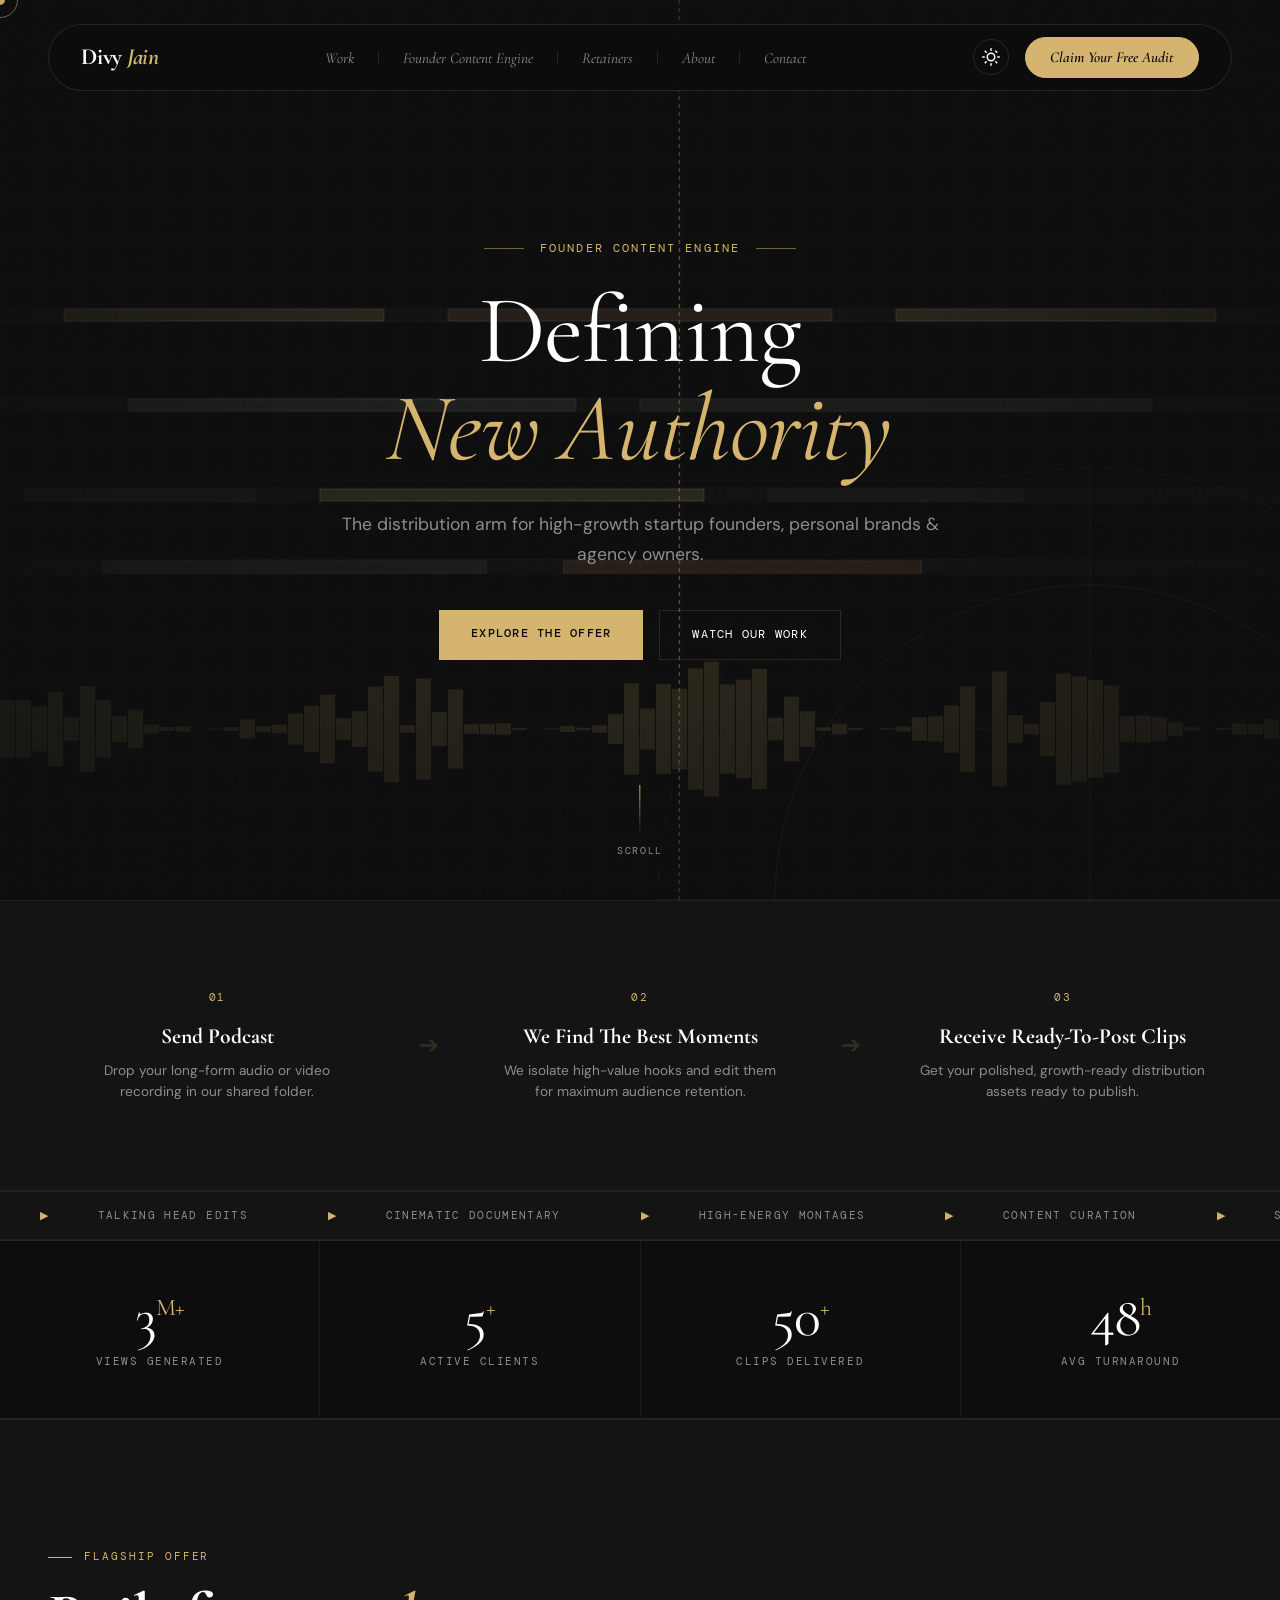
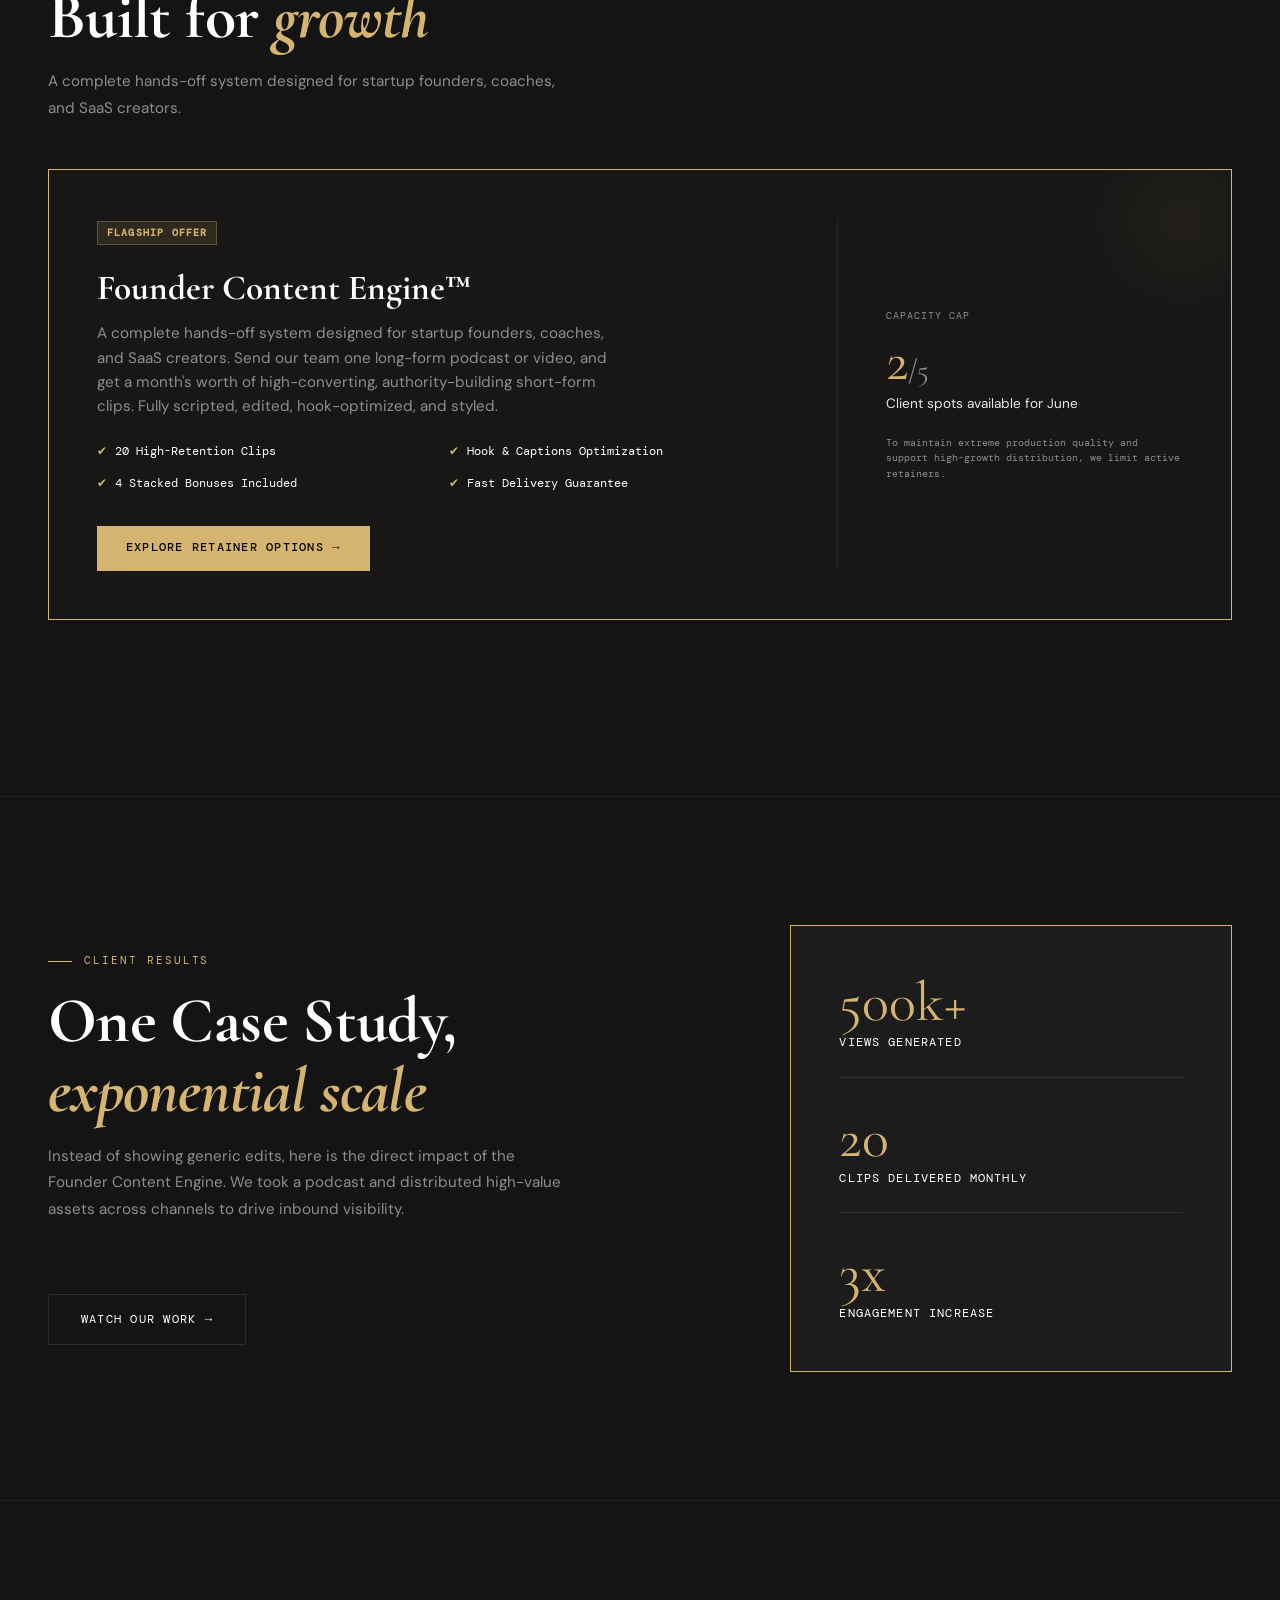
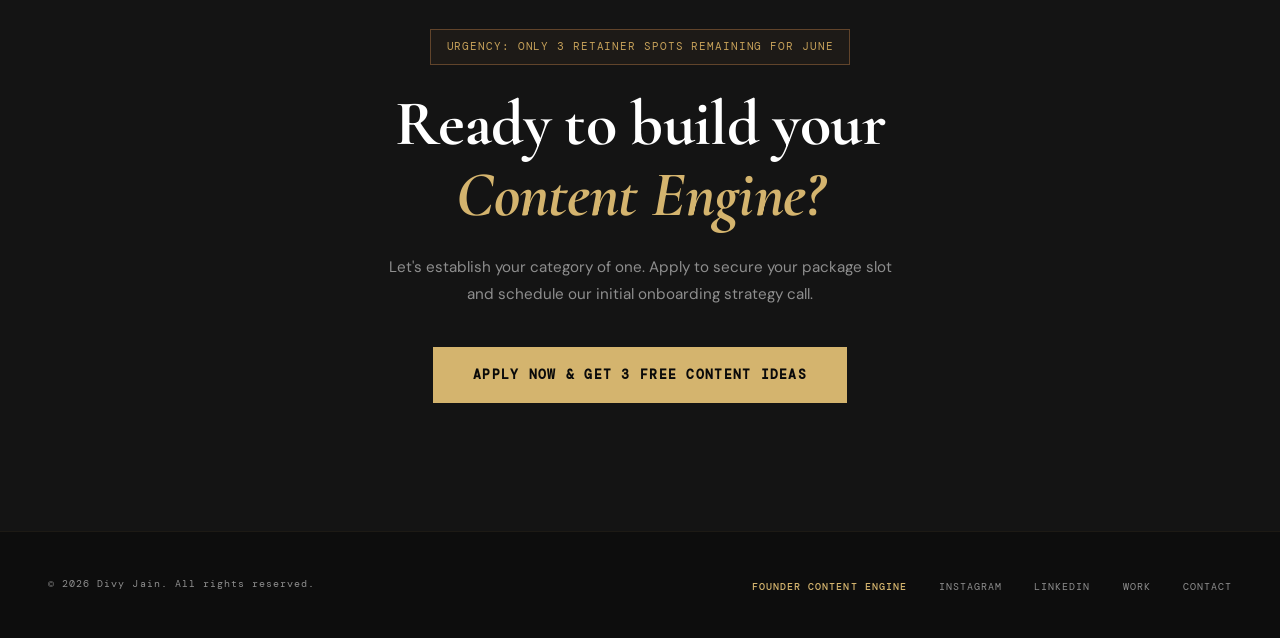
==== commit 00f24a7d: "update personal pronouns to team-oriented ones" ====
--- a/index.html
+++ b/index.html
@@ -95,7 +95,7 @@
       </p>
       <div class="hero-ctas">
         <a href="engine.html" class="btn-primary">Explore the Offer</a>
-        <a href="work.html" class="btn-secondary">Watch My Work</a>
+        <a href="work.html" class="btn-secondary">Watch Our Work</a>
       </div>
     </div>
     <div class="hero-scroll">
@@ -115,8 +115,8 @@
       <div class="process-arrow">➔</div>
       <div class="process-step">
         <span class="process-num">02</span>
-        <h4 class="process-title">I Find The Best Moments</h4>
-        <p class="process-desc">I isolate high-value hooks and edit them for maximum audience retention.</p>
+        <h4 class="process-title">We Find The Best Moments</h4>
+        <p class="process-desc">We isolate high-value hooks and edit them for maximum audience retention.</p>
       </div>
       <div class="process-arrow">➔</div>
       <div class="process-step">
@@ -182,7 +182,7 @@
           <span class="vid-type"
             style="background: rgba(var(--c-accent-rgb), 0.12); border-color: rgba(var(--c-accent-rgb), 0.3); color: var(--c-accent); font-weight: 600;">Flagship Offer</span>
           <h3 class="svc-title" style="font-size: 2.2rem; margin-top: 0.75rem; margin-bottom: 0.75rem;">Founder Content Engine™</h3>
-          <p class="svc-desc" style="font-size: 0.95rem; max-width: 52ch; margin-bottom: 1.5rem; line-height: 1.6;">A complete hands-off system designed for startup founders, coaches, and SaaS creators. Send me one long-form podcast or video, and get a month's worth of high-converting, authority-building short-form clips. Fully scripted, edited, hook-optimized, and styled.</p>
+          <p class="svc-desc" style="font-size: 0.95rem; max-width: 52ch; margin-bottom: 1.5rem; line-height: 1.6;">A complete hands-off system designed for startup founders, coaches, and SaaS creators. Send our team one long-form podcast or video, and get a month's worth of high-converting, authority-building short-form clips. Fully scripted, edited, hook-optimized, and styled.</p>
         </div>
         <div>
           <ul class="flagship-features">
@@ -198,7 +198,7 @@
         <div style="font-family: var(--mono); font-size: 0.65rem; color: var(--c-muted); text-transform: uppercase; letter-spacing: 0.1em; margin-bottom: 0.5rem;">Capacity Cap</div>
         <div class="stat-num" style="font-size: 3.5rem; color: var(--c-accent); margin-bottom: 0.25rem;">2<span style="font-size: 1.8rem; color: var(--c-muted);">/5</span></div>
         <div style="font-family: var(--sans); font-size: 0.85rem; color: var(--c-text); opacity: 0.9; margin-bottom: 1.25rem;">Client spots available for June</div>
-        <div style="font-family: var(--mono); font-size: 0.65rem; color: var(--c-muted); line-height: 1.5;">To maintain extreme production quality and support high-growth distribution, I limit active retainers.</div>
+        <div style="font-family: var(--mono); font-size: 0.65rem; color: var(--c-muted); line-height: 1.5;">To maintain extreme production quality and support high-growth distribution, we limit active retainers.</div>
       </div>
     </div>
   </section>
@@ -210,7 +210,7 @@
         <div class="section-tag">Client Results</div>
         <h2 class="section-title">One Case Study,<br><em>exponential scale</em></h2>
         <p class="section-sub">Instead of showing generic edits, here is the direct impact of the Founder Content Engine. We took a podcast and distributed high-value assets across channels to drive inbound visibility.</p>
-        <a href="work.html" class="btn-secondary" style="margin-top: 1.5rem;">Watch My Work &rarr;</a>
+        <a href="work.html" class="btn-secondary" style="margin-top: 1.5rem;">Watch Our Work &rarr;</a>
       </div>
       <div class="cs-result-card bracket-card">
         <div class="bracket-card-inner">
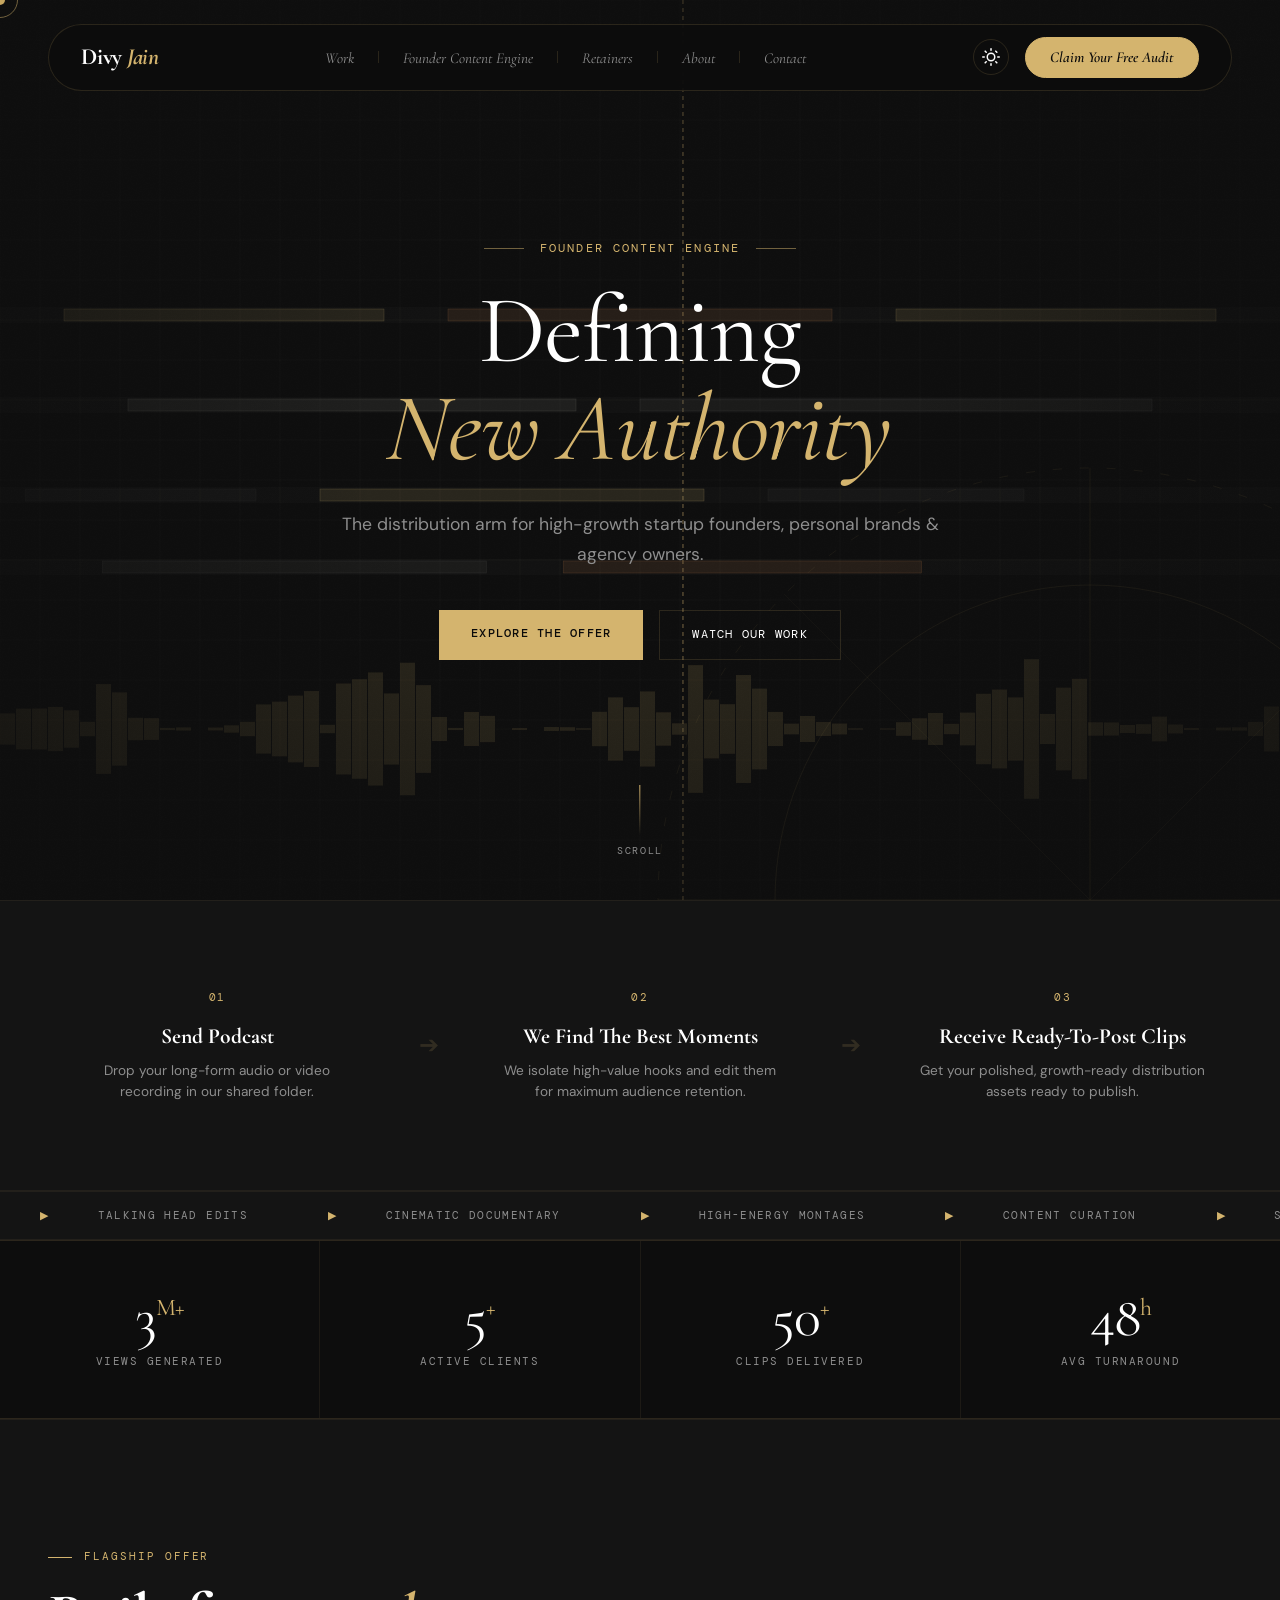
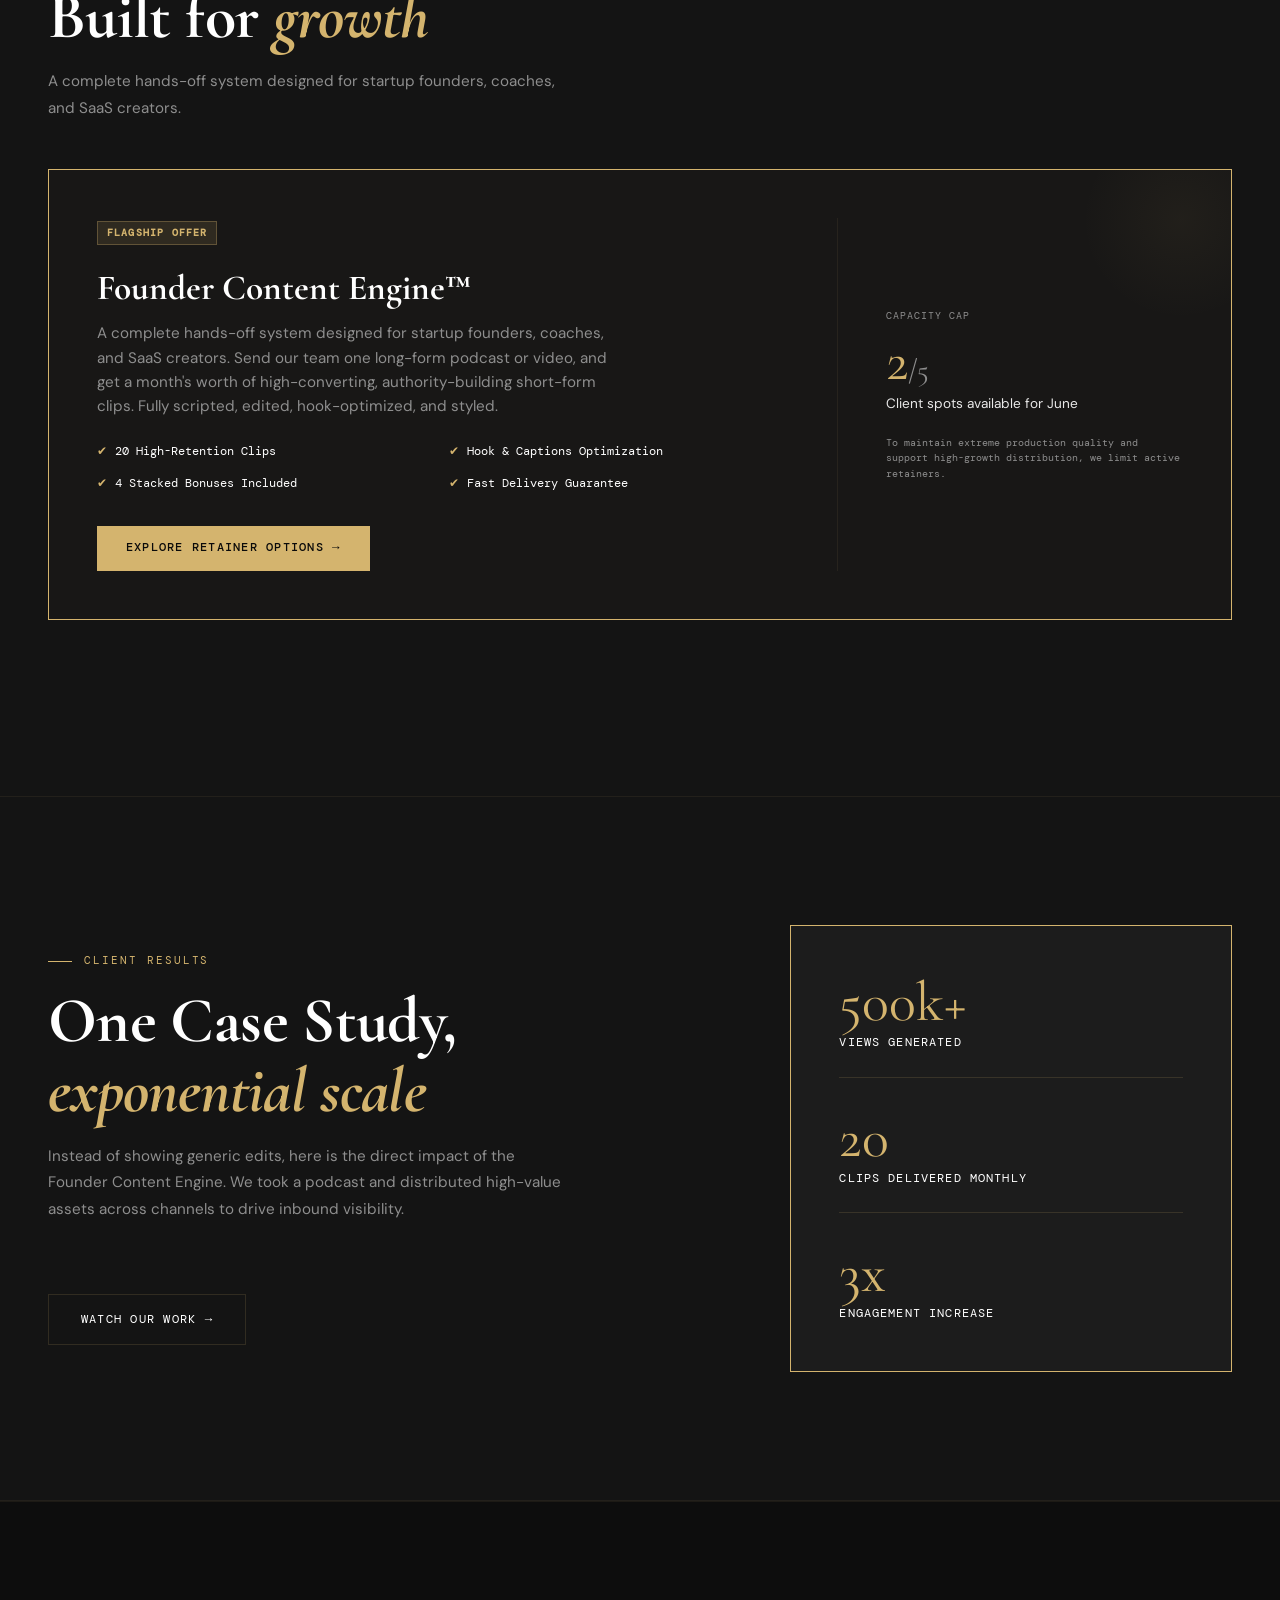
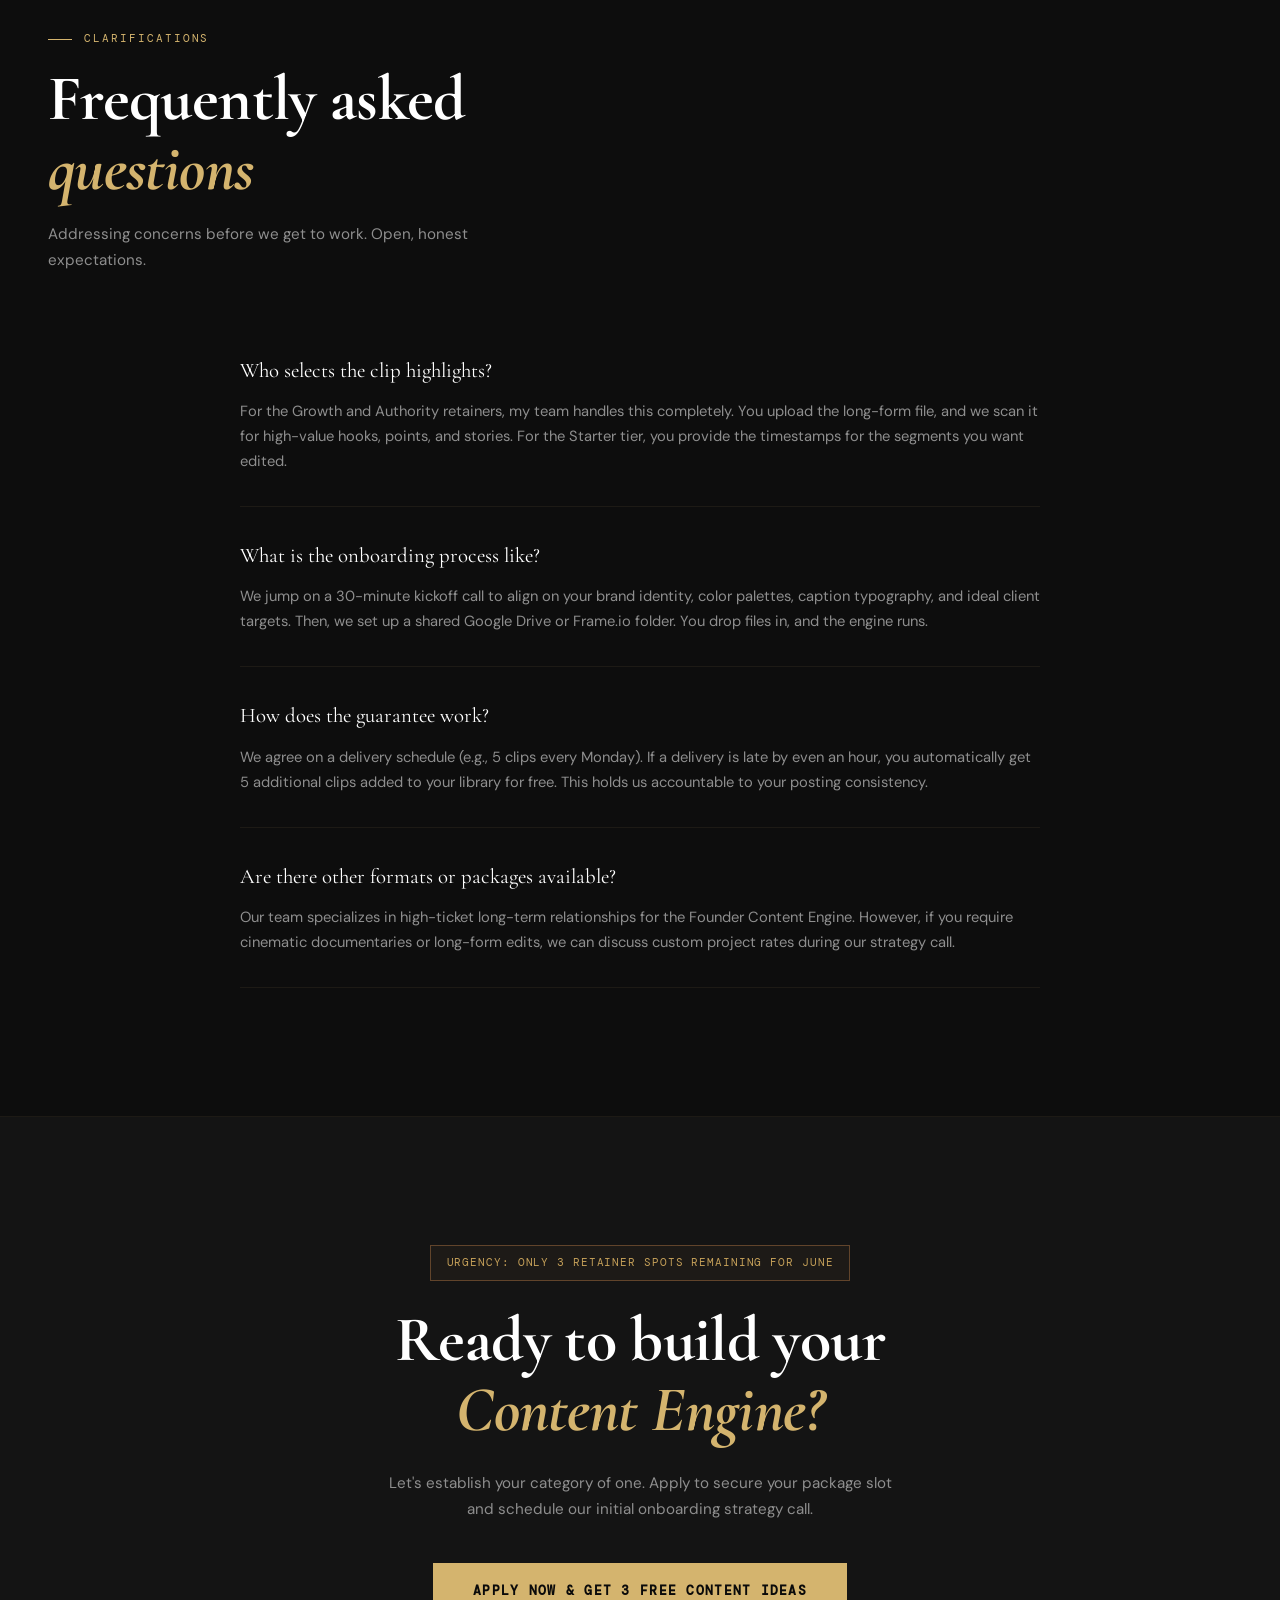
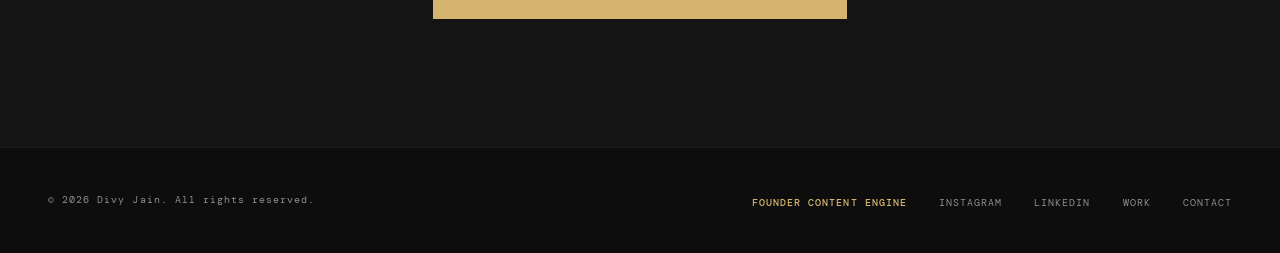
==== commit 8939394e: "add FAQ section to index.html landing page" ====
--- a/index.html
+++ b/index.html
@@ -233,6 +233,35 @@
     </div>
   </section>
 
+  <!-- FAQ -->
+  <section id="faq" style="border-top: 1px solid var(--c-line); border-bottom: 1px solid var(--c-line);">
+    <div class="section-tag">Clarifications</div>
+    <h2 class="section-title">Frequently asked<br><em>questions</em></h2>
+    <p class="section-sub">Addressing concerns before we get to work. Open, honest expectations.</p>
+
+    <div class="faq-list">
+      <div class="faq-item reveal">
+        <div class="faq-question">Who selects the clip highlights?</div>
+        <div class="faq-answer">For the Growth and Authority retainers, my team handles this completely. You upload the long-form file, and we scan it for high-value hooks, points, and stories. For the Starter tier, you provide the timestamps for the segments you want edited.</div>
+      </div>
+
+      <div class="faq-item reveal">
+        <div class="faq-question">What is the onboarding process like?</div>
+        <div class="faq-answer">We jump on a 30-minute kickoff call to align on your brand identity, color palettes, caption typography, and ideal client targets. Then, we set up a shared Google Drive or Frame.io folder. You drop files in, and the engine runs.</div>
+      </div>
+
+      <div class="faq-item reveal">
+        <div class="faq-question">How does the guarantee work?</div>
+        <div class="faq-answer">We agree on a delivery schedule (e.g., 5 clips every Monday). If a delivery is late by even an hour, you automatically get 5 additional clips added to your library for free. This holds us accountable to your posting consistency.</div>
+      </div>
+
+      <div class="faq-item reveal">
+        <div class="faq-question">Are there other formats or packages available?</div>
+        <div class="faq-answer">Our team specializes in high-ticket long-term relationships for the Founder Content Engine. However, if you require cinematic documentaries or long-form edits, we can discuss custom project rates during our strategy call.</div>
+      </div>
+    </div>
+  </section>
+
   <!-- APPLY CALL TO ACTION -->
   <section id="get-started" style="background: var(--c-bg2); padding: 8rem 3rem; text-align: center;">
     <div class="contact-inner">
--- a/styles.css
+++ b/styles.css
@@ -1994,3 +1994,60 @@
     padding: 5rem 1.5rem;
   }
 }
+
+/* Forms */
+.audit-form {
+  display: flex;
+  flex-direction: column;
+  gap: 1.25rem;
+  text-align: left;
+  margin-top: 2rem;
+  width: 100%;
+}
+
+.form-group {
+  display: flex;
+  flex-direction: column;
+  gap: 0.5rem;
+}
+
+.form-group label {
+  font-family: var(--mono);
+  font-size: 0.68rem;
+  letter-spacing: 0.1em;
+  text-transform: uppercase;
+  color: var(--c-muted);
+}
+
+.form-input {
+  font-family: var(--sans);
+  font-size: 0.95rem;
+  background: var(--c-bg2);
+  border: 1px solid var(--c-line2);
+  color: var(--c-text);
+  padding: 0.8rem 1.2rem;
+  transition: border-color 0.2s, background-color 0.2s;
+  border-radius: 0;
+}
+
+.form-input:focus {
+  outline: none;
+  border-color: var(--c-accent);
+  background: var(--c-bg3);
+}
+
+.form-input::placeholder {
+  color: var(--c-muted);
+  opacity: 0.4;
+}
+
+.form-status {
+  font-family: var(--mono);
+  font-size: 0.8rem;
+  color: var(--c-accent);
+  text-align: center;
+  margin-top: 1rem;
+  display: none;
+  line-height: 1.5;
+}
+
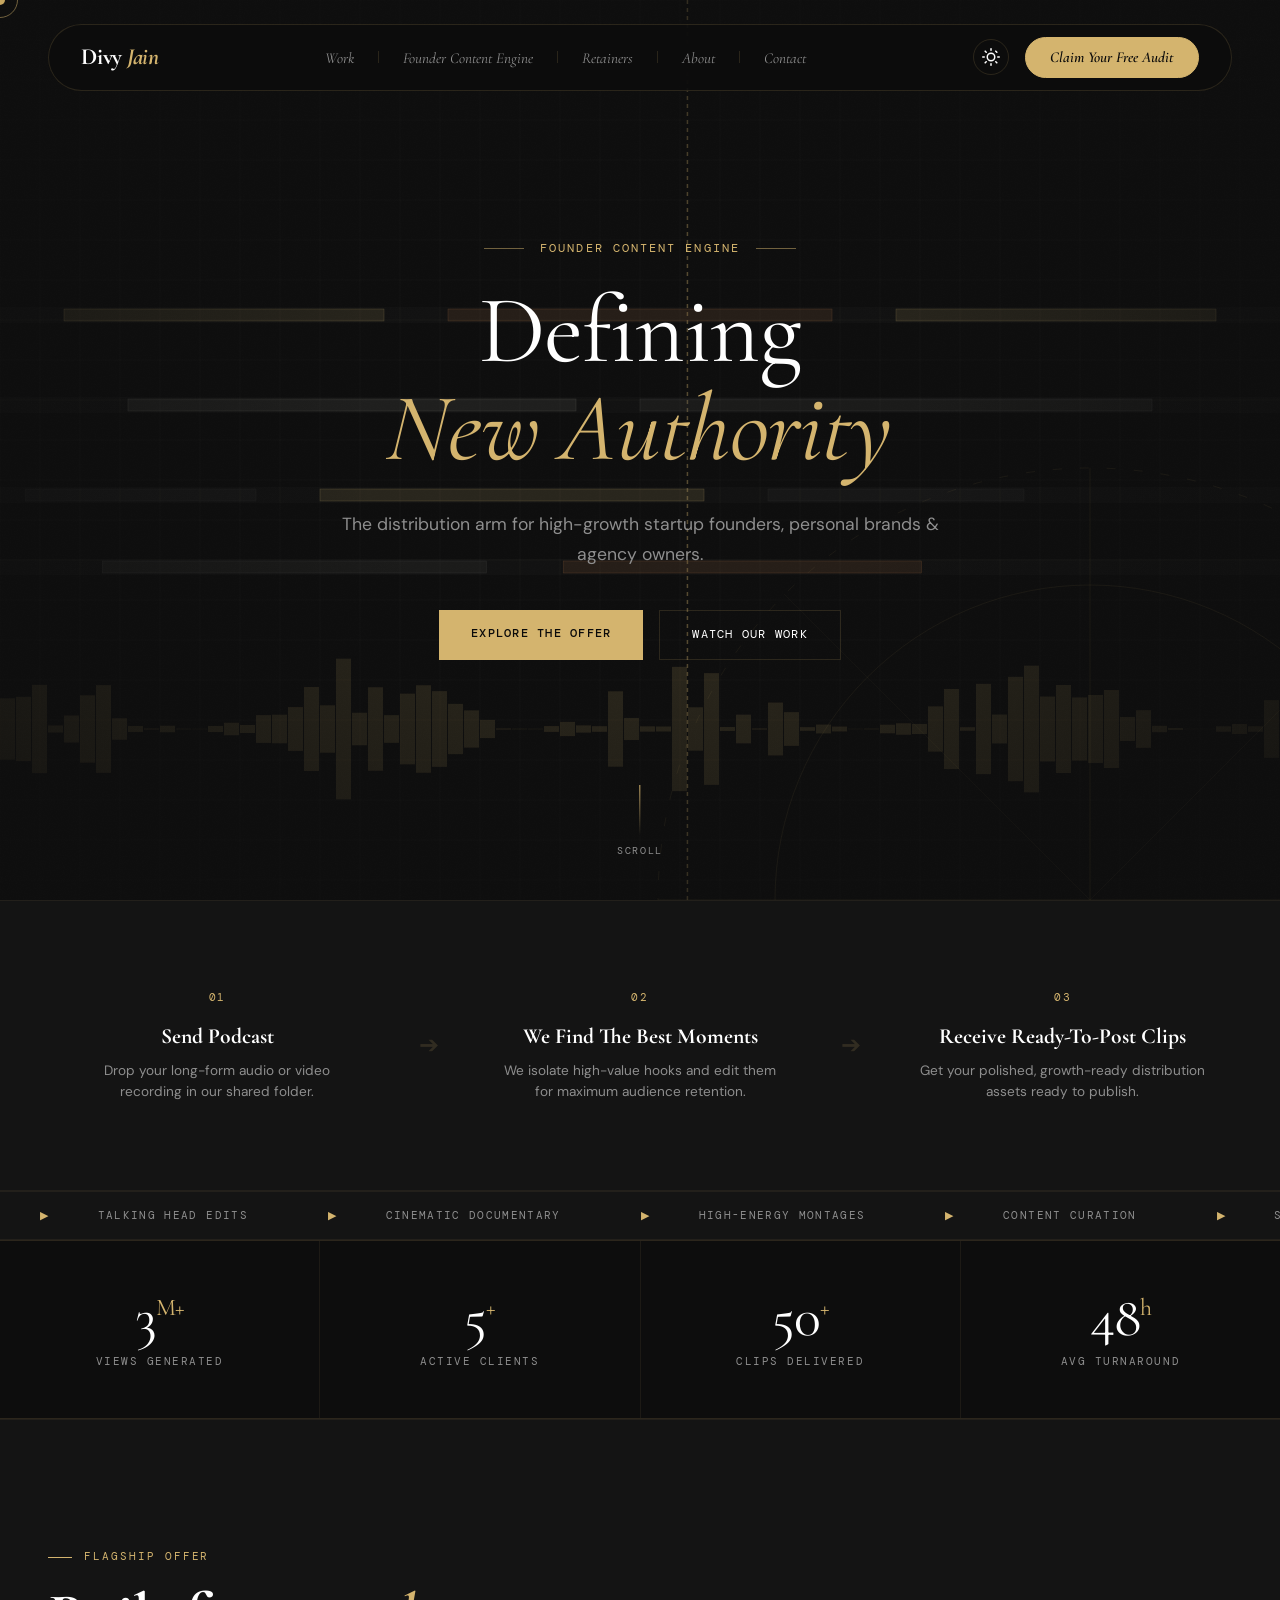
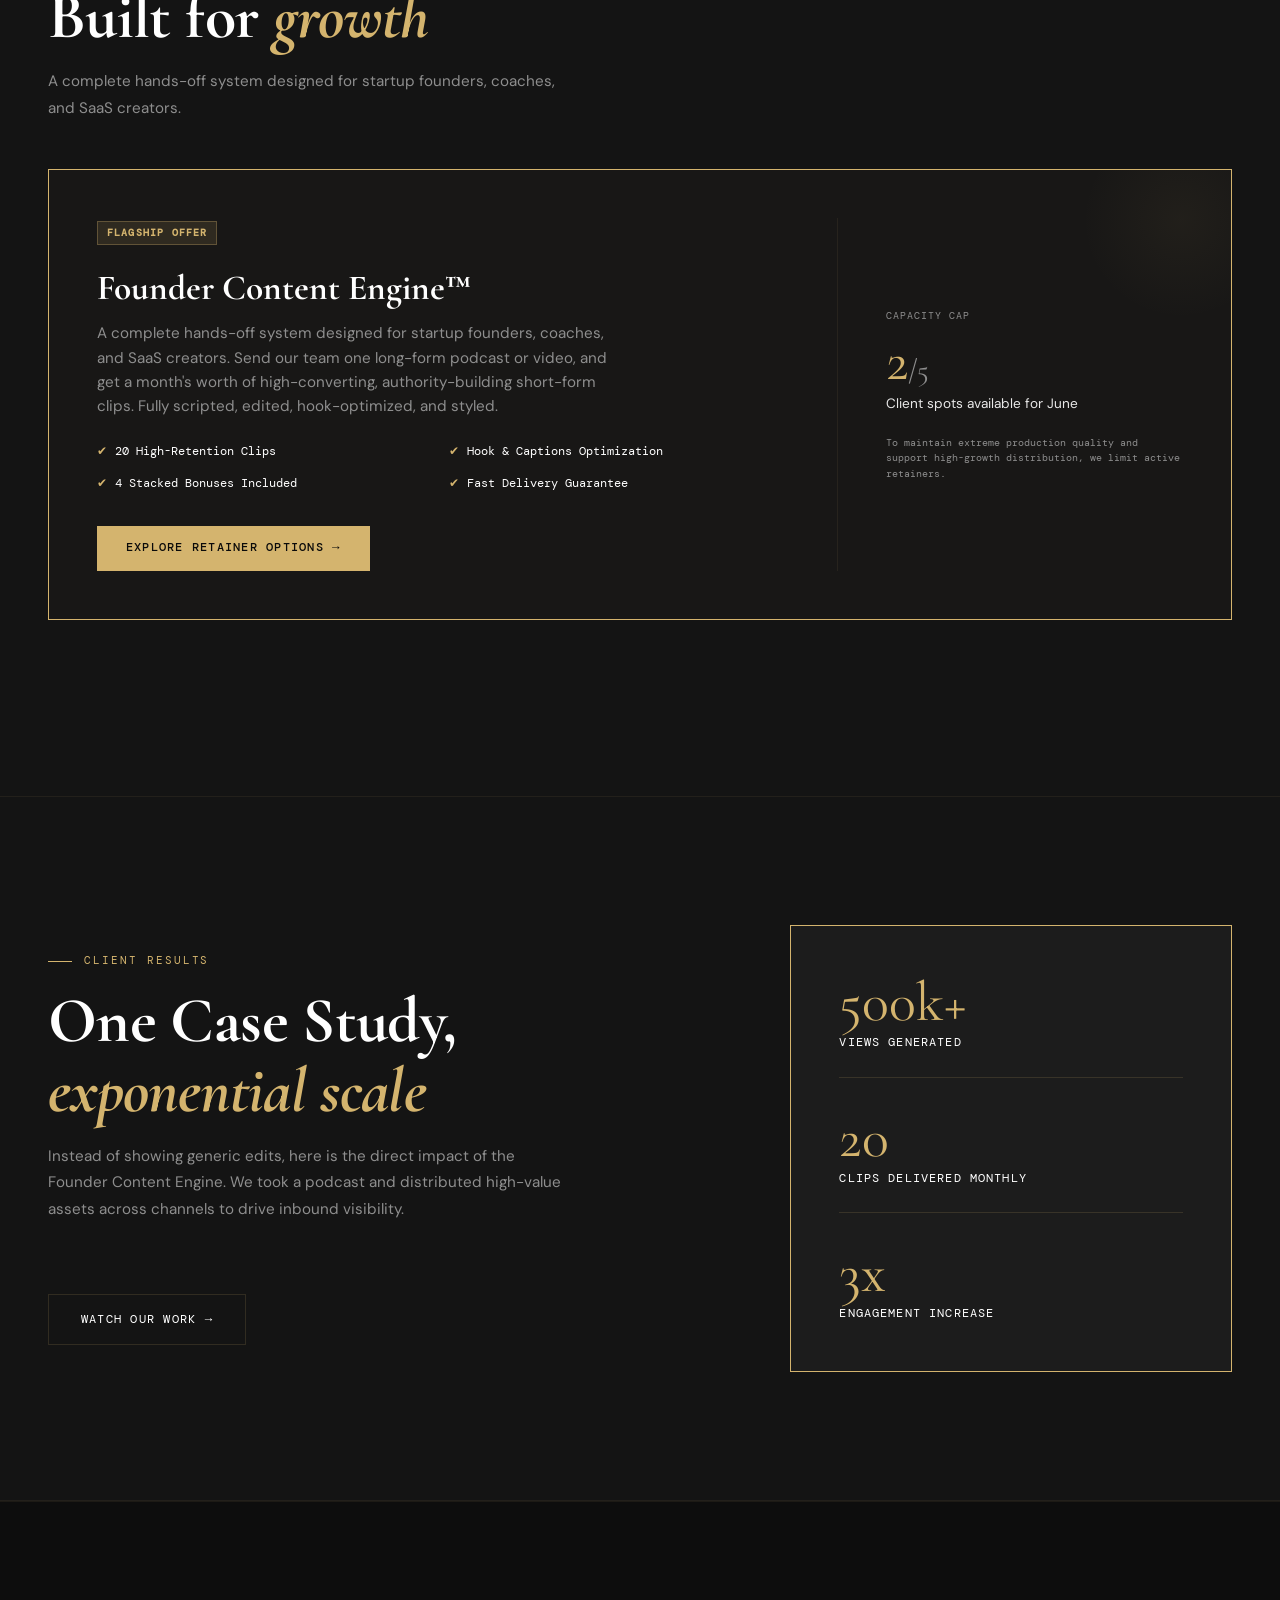
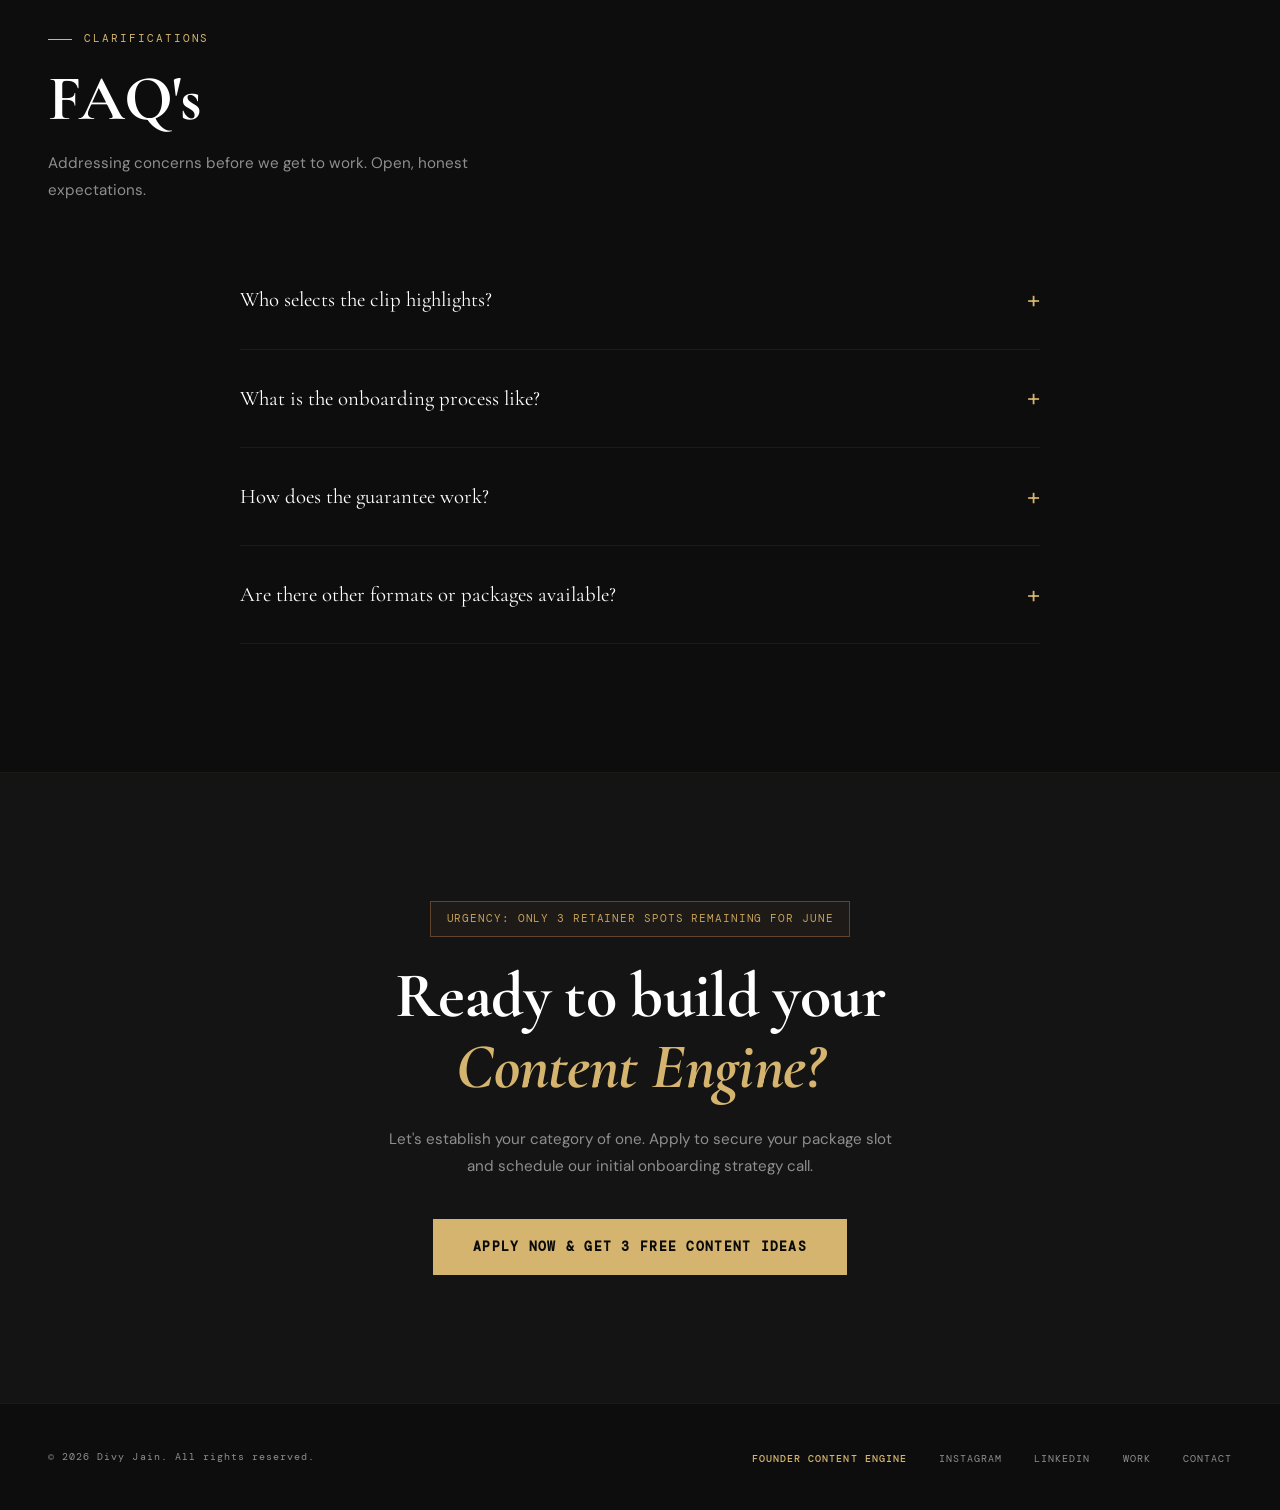
==== commit 51e3ac60: "change FAQ title and make questions and answers toggleable" ====
--- a/index.html
+++ b/index.html
@@ -236,7 +236,7 @@
   <!-- FAQ -->
   <section id="faq" style="border-top: 1px solid var(--c-line); border-bottom: 1px solid var(--c-line);">
     <div class="section-tag">Clarifications</div>
-    <h2 class="section-title">Frequently asked<br><em>questions</em></h2>
+    <h2 class="section-title">FAQ's</h2>
     <p class="section-sub">Addressing concerns before we get to work. Open, honest expectations.</p>
 
     <div class="faq-list">
--- a/styles.css
+++ b/styles.css
@@ -1242,23 +1242,54 @@
 
 .faq-item {
   border-bottom: 1px solid var(--c-line);
-  padding: 2rem 0;
+  padding: 1.5rem 0;
 }
 
 .faq-question {
   font-family: var(--serif);
   font-size: 1.3rem;
   color: var(--c-text);
-  margin-bottom: 0.75rem;
+  margin-bottom: 0;
   display: flex;
   justify-content: space-between;
   align-items: center;
+  cursor: pointer;
+  user-select: none;
+  transition: color 0.2s;
+  padding: 0.5rem 0;
+}
+
+.faq-question:hover {
+  color: var(--c-accent);
+}
+
+.faq-question::after {
+  content: '+';
+  font-family: var(--sans);
+  font-size: 1.5rem;
+  color: var(--c-accent);
+  transition: transform 0.3s ease;
+  line-height: 1;
+}
+
+.faq-item.active .faq-question::after {
+  content: '−';
 }
 
 .faq-answer {
   color: var(--c-muted);
   font-size: 0.92rem;
   line-height: 1.7;
+  max-height: 0;
+  overflow: hidden;
+  opacity: 0;
+  transition: max-height 0.35s cubic-bezier(0.25, 0.46, 0.45, 0.94), opacity 0.25s ease, margin-top 0.35s ease;
+  margin-top: 0;
+}
+
+.faq-item.active .faq-answer {
+  opacity: 1;
+  margin-top: 0.75rem;
 }
 
 /* ─── SCARCITY / CONTACT ─── */
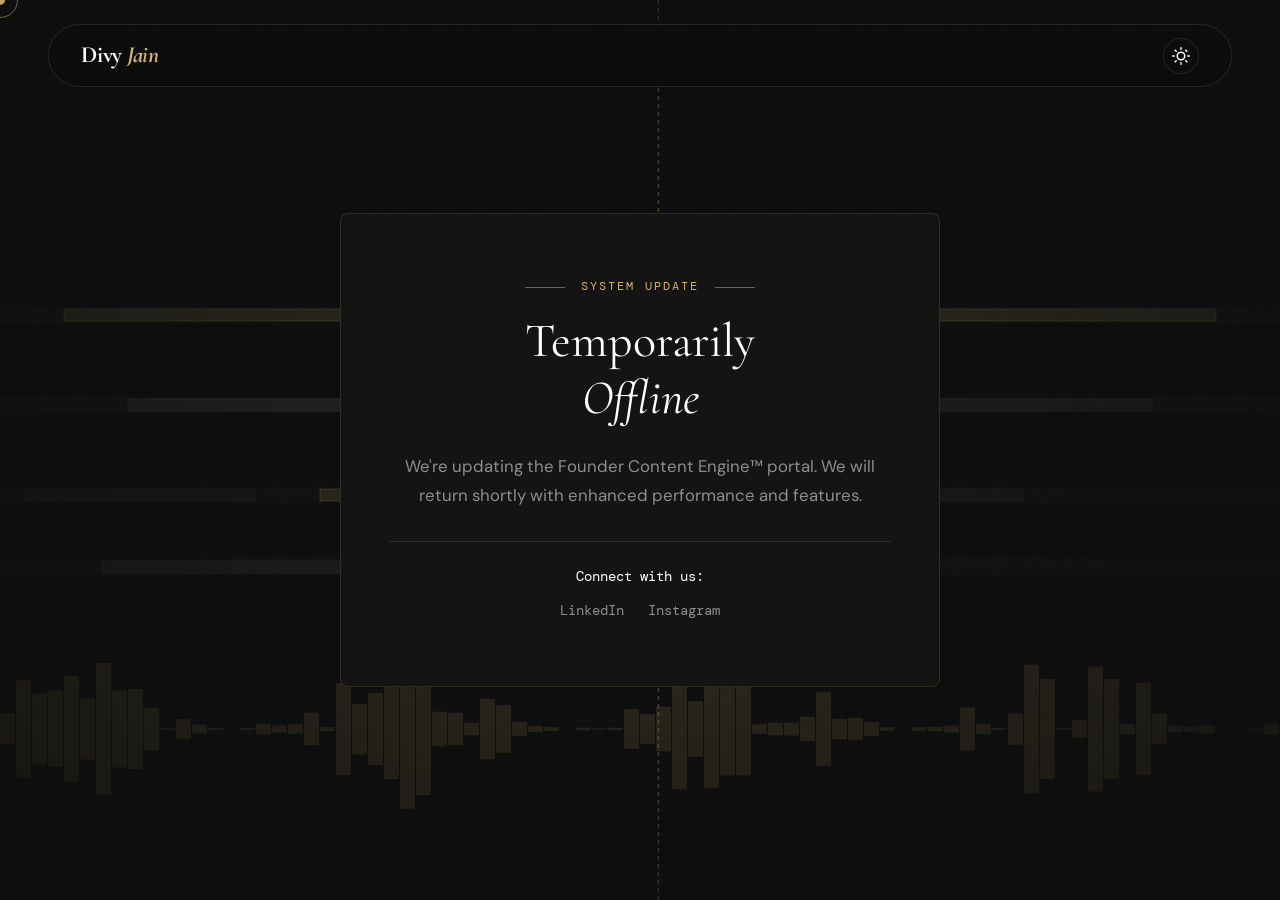
==== commit 11179925: "chore: remove email and phone contact info from maintenance page" ====
--- a/index.html
+++ b/index.html
@@ -1,10 +1,9 @@
 <!DOCTYPE html>
 <html lang="en">
-
 <head>
   <meta charset="UTF-8" />
   <meta name="viewport" content="width=device-width, initial-scale=1.0" />
-  <title>Divy Jain — Founder Distribution & Authority</title>
+  <title>Divy Jain — Undergoing Maintenance</title>
   <link rel="icon" href="DJ.jpeg" type="image/jpeg" />
   <script>
     (function () {
@@ -18,214 +17,58 @@
   </script>
   <link rel="preconnect" href="https://fonts.googleapis.com" />
   <link rel="preconnect" href="https://fonts.gstatic.com" crossorigin />
-  <link
-    href="https://fonts.googleapis.com/css2?family=Cormorant+Garamond:ital,wght@0,300;0,400;0,600;0,700;1,400;1,600;1,700&family=DM+Sans:opsz,wght@9..40,300;9..40,400;9..40,500&family=DM+Serif+Display:ital@0;1&family=DM+Mono:wght@300;400;500&family=Instrument+Sans:ital,wght@0,400;0,500;0,600;1,400&display=swap"
-    rel="stylesheet" />
+  <link href="https://fonts.googleapis.com/css2?family=Cormorant+Garamond:ital,wght@0,300;0,400;0,600;0,700;1,400;1,600;1,700&family=DM+Sans:opsz,wght@9..40,300;9..40,400;9..40,500&family=DM+Serif+Display:ital@0;1&family=DM+Mono:wght@300;400;500&family=Instrument+Sans:ital,wght@0,400;0,500;0,600;1,400&display=swap" rel="stylesheet" />
   <link rel="stylesheet" href="styles.css" />
 </head>
-
 <body>
-
   <div class="cursor" id="cursor"></div>
   <div class="cursor-ring" id="cursor-ring"></div>
 
   <!-- NAV -->
-  <nav>
-    <a href="index.html" class="nav-logo">Divy <span>Jain</span></a>
-    <ul class="nav-links">
-      <li><a href="work.html">Work</a></li>
-      <li><span class="nav-divider"></span></li>
-      <li><a href="engine.html">Founder Content Engine</a></li>
-      <li><span class="nav-divider"></span></li>
-      <li><a href="pricing.html">Retainers</a></li>
-      <li><span class="nav-divider"></span></li>
-      <li><a href="about.html">About</a></li>
-      <li><span class="nav-divider"></span></li>
-      <li><a href="contact.html">Contact</a></li>
-    </ul>
-    <div style="display: flex; align-items: center; gap: 1rem;">
-      <button id="themeToggle" class="theme-toggle-btn" aria-label="Toggle Theme">
-        <svg class="sun-icon" viewBox="0 0 24 24" width="18" height="18" fill="none" stroke="currentColor"
-          stroke-width="2" stroke-linecap="round" stroke-linejoin="round">
-          <circle cx="12" cy="12" r="5"></circle>
-          <line x1="12" y1="1" x2="12" y2="3"></line>
-          <line x1="12" y1="21" x2="12" y2="23"></line>
-          <line x1="4.22" y1="4.22" x2="5.64" y2="5.64"></line>
-          <line x1="18.36" y1="18.36" x2="19.78" y2="19.78"></line>
-          <line x1="1" y1="12" x2="3" y2="12"></line>
-          <line x1="21" y1="12" x2="23" y2="12"></line>
-          <line x1="4.22" y1="19.78" x2="5.64" y2="18.36"></line>
-          <line x1="18.36" y1="4.22" x2="19.78" y2="5.64"></line>
-        </svg>
-        <svg class="moon-icon" viewBox="0 0 24 24" width="18" height="18" fill="none" stroke="currentColor"
-          stroke-width="2" stroke-linecap="round" stroke-linejoin="round">
-          <path d="M21 12.79A9 9 0 1 1 11.21 3 7 7 0 0 0 21 12.79z"></path>
-        </svg>
-      </button>
-      <a href="contact.html" class="nav-cta">Claim Your Free Audit</a>
-    </div>
+  <nav style="justify-content: space-between;">
+    <a href="#" class="nav-logo" style="pointer-events: none;">Divy <span>Jain</span></a>
+    <button id="themeToggle" class="theme-toggle-btn" aria-label="Toggle Theme">
+      <svg class="sun-icon" viewBox="0 0 24 24" width="18" height="18" fill="none" stroke="currentColor" stroke-width="2" stroke-linecap="round" stroke-linejoin="round">
+        <circle cx="12" cy="12" r="5"></circle>
+        <line x1="12" y1="1" x2="12" y2="3"></line>
+        <line x1="12" y1="21" x2="12" y2="23"></line>
+        <line x1="4.22" y1="4.22" x2="5.64" y2="5.64"></line>
+        <line x1="18.36" y1="18.36" x2="19.78" y2="19.78"></line>
+        <line x1="1" y1="12" x2="3" y2="12"></line>
+        <line x1="21" y1="12" x2="23" y2="12"></line>
+        <line x1="4.22" y1="19.78" x2="5.64" y2="18.36"></line>
+        <line x1="18.36" y1="4.22" x2="19.78" y2="5.64"></line>
+      </svg>
+      <svg class="moon-icon" viewBox="0 0 24 24" width="18" height="18" fill="none" stroke="currentColor" stroke-width="2" stroke-linecap="round" stroke-linejoin="round">
+        <path d="M21 12.79A9 9 0 1 1 11.21 3 7 7 0 0 0 21 12.79z"></path>
+      </svg>
+    </button>
   </nav>
 
-  <!-- HERO -->
+  <!-- HERO/MAINTENANCE -->
   <section class="hero" id="home">
     <div class="hero-bg">
       <canvas class="hero-canvas" id="heroCanvas"></canvas>
-      <!-- Animated spinning geometric vector -->
-      <svg class="hero-compass" viewBox="0 0 100 100">
-        <circle cx="50" cy="50" r="48" fill="none" stroke="currentColor" stroke-width="0.1" stroke-dasharray="1 2">
-        </circle>
-        <circle cx="50" cy="50" r="35" fill="none" stroke="currentColor" stroke-width="0.1"></circle>
-        <path d="M50 50 L50 2 M50 50 L98 50 M50 50 L50 98 M50 50 L2 50" stroke="currentColor" stroke-width="0.1"></path>
-        <path d="M50 50 L84 16 M50 50 L84 84 M50 50 L16 84 M50 50 L16 16" stroke="currentColor" stroke-width="0.1"
-          opacity="0.5"></path>
-      </svg>
       <div class="hero-vignette"></div>
       <div class="hero-noise"></div>
     </div>
-    <div class="hero-content">
-      <div class="hero-eyebrow">Founder Content Engine</div>
-      <h1 class="hero-title"
-        style="font-family: var(--serif); font-size: clamp(3rem, 7.5vw, 6.5rem); font-weight: 400; margin-bottom: 2rem;">
-        Defining <br>
-        <em>New Authority</em>
-      </h1>
-      <p class="hero-sub"
-        style="font-family: var(--sans); font-size: 1.1rem; color: var(--c-muted); max-width: 620px; margin: 0 auto 2.5rem; line-height: 1.7;">
-        The distribution arm for high-growth startup founders, personal brands & agency owners.
-      </p>
-      <div class="hero-ctas">
-        <a href="engine.html" class="btn-primary">Explore the Offer</a>
-        <a href="work.html" class="btn-secondary">Watch Our Work</a>
-      </div>
-    </div>
-    <div class="hero-scroll">
-      <div class="hero-scroll-line"></div>
-      Scroll
-    </div>
-  </section>
-
-  <!-- HOW IT WORKS -->
-  <section id="how-it-works" class="process-section reveal">
-    <div class="process-container">
-      <div class="process-step">
-        <span class="process-num">01</span>
-        <h4 class="process-title">Send Podcast</h4>
-        <p class="process-desc">Drop your long-form audio or video recording in our shared folder.</p>
-      </div>
-      <div class="process-arrow">➔</div>
-      <div class="process-step">
-        <span class="process-num">02</span>
-        <h4 class="process-title">We Find The Best Moments</h4>
-        <p class="process-desc">We isolate high-value hooks and edit them for maximum audience retention.</p>
-      </div>
-      <div class="process-arrow">➔</div>
-      <div class="process-step">
-        <span class="process-num">03</span>
-        <h4 class="process-title">Receive Ready-To-Post Clips</h4>
-        <p class="process-desc">Get your polished, growth-ready distribution assets ready to publish.</p>
-      </div>
-    </div>
-  </section>
-
-  <!-- TICKER -->
-  <div class="ticker-wrap">
-    <div class="ticker">
-      <div class="ticker-item"><span>▶</span> Talking Head Edits</div>
-      <div class="ticker-item"><span>▶</span> Cinematic Documentary</div>
-      <div class="ticker-item"><span>▶</span> High-Energy Montages</div>
-      <div class="ticker-item"><span>▶</span> Content Curation</div>
-      <div class="ticker-item"><span>▶</span> Short-Form Reels</div>
-      <div class="ticker-item"><span>▶</span> Motion Graphics</div>
-      <div class="ticker-item"><span>▶</span> Brand Campaigns</div>
-      <div class="ticker-item"><span>▶</span> Interview Edits</div>
-      <div class="ticker-item"><span>▶</span> Talking Head Edits</div>
-      <div class="ticker-item"><span>▶</span> Cinematic Documentary</div>
-      <div class="ticker-item"><span>▶</span> High-Energy Montages</div>
-      <div class="ticker-item"><span>▶</span> Content Curation</div>
-      <div class="ticker-item"><span>▶</span> Short-Form Reels</div>
-      <div class="ticker-item"><span>▶</span> Motion Graphics</div>
-      <div class="ticker-item"><span>▶</span> Brand Campaigns</div>
-      <div class="ticker-item"><span>▶</span> Interview Edits</div>
-    </div>
-  </div>
-
-  <!-- STATS -->
-  <div class="stats">
-    <div class="stat-item reveal">
-      <div class="stat-num">3<sup>M+</sup></div>
-      <div class="stat-label">Views Generated</div>
-    </div>
-    <div class="stat-item reveal">
-      <div class="stat-num">5<sup>+</sup></div>
-      <div class="stat-label">Active Clients</div>
-    </div>
-    <div class="stat-item reveal">
-      <div class="stat-num">50<sup>+</sup></div>
-      <div class="stat-label">Clips Delivered</div>
-    </div>
-    <div class="stat-item reveal">
-      <div class="stat-num">48<sup>h</sup></div>
-      <div class="stat-label">Avg Turnaround</div>
-    </div>
-  </div>
-
-  <!-- FLAGSHIP OFFER OVERVIEW -->
-  <section id="offer-summary" style="background: var(--c-bg2); border-top: 1px solid var(--c-line); padding: 8rem 3rem;">
-    <div class="section-tag">Flagship Offer</div>
-    <h2 class="section-title">Built for <em>growth</em></h2>
-    <p class="section-sub" style="margin-bottom: 3rem;">A complete hands-off system designed for startup founders, coaches, and SaaS creators.</p>
     
-    <div class="flagship-card reveal" style="margin-top: 0;">
-      <div class="flagship-glow"></div>
-      <div class="flagship-left">
-        <div>
-          <span class="vid-type"
-            style="background: rgba(var(--c-accent-rgb), 0.12); border-color: rgba(var(--c-accent-rgb), 0.3); color: var(--c-accent); font-weight: 600;">Flagship Offer</span>
-          <h3 class="svc-title" style="font-size: 2.2rem; margin-top: 0.75rem; margin-bottom: 0.75rem;">Founder Content Engine™</h3>
-          <p class="svc-desc" style="font-size: 0.95rem; max-width: 52ch; margin-bottom: 1.5rem; line-height: 1.6;">A complete hands-off system designed for startup founders, coaches, and SaaS creators. Send our team one long-form podcast or video, and get a month's worth of high-converting, authority-building short-form clips. Fully scripted, edited, hook-optimized, and styled.</p>
-        </div>
-        <div>
-          <ul class="flagship-features">
-            <li><span style="color: var(--c-accent);">✔</span> 20 High-Retention Clips</li>
-            <li><span style="color: var(--c-accent);">✔</span> Hook & Captions Optimization</li>
-            <li><span style="color: var(--c-accent);">✔</span> 4 Stacked Bonuses Included</li>
-            <li><span style="color: var(--c-accent);">✔</span> Fast Delivery Guarantee</li>
-          </ul>
-          <a href="pricing.html" class="btn-primary" style="padding: 0.8rem 1.8rem; display: inline-block;">Explore Retainer Options &rarr;</a>
-        </div>
-      </div>
-      <div class="flagship-right">
-        <div style="font-family: var(--mono); font-size: 0.65rem; color: var(--c-muted); text-transform: uppercase; letter-spacing: 0.1em; margin-bottom: 0.5rem;">Capacity Cap</div>
-        <div class="stat-num" style="font-size: 3.5rem; color: var(--c-accent); margin-bottom: 0.25rem;">2<span style="font-size: 1.8rem; color: var(--c-muted);">/5</span></div>
-        <div style="font-family: var(--sans); font-size: 0.85rem; color: var(--c-text); opacity: 0.9; margin-bottom: 1.25rem;">Client spots available for June</div>
-        <div style="font-family: var(--mono); font-size: 0.65rem; color: var(--c-muted); line-height: 1.5;">To maintain extreme production quality and support high-growth distribution, we limit active retainers.</div>
-      </div>
-    </div>
-  </section>
-
-  <!-- CASE STUDY PREVIEW -->
-  <section id="results-preview" class="case-study-section reveal" style="border-top: 1px solid var(--c-line); border-bottom: 1px solid var(--c-line);">
-    <div class="cs-grid">
-      <div>
-        <div class="section-tag">Client Results</div>
-        <h2 class="section-title">One Case Study,<br><em>exponential scale</em></h2>
-        <p class="section-sub">Instead of showing generic edits, here is the direct impact of the Founder Content Engine. We took a podcast and distributed high-value assets across channels to drive inbound visibility.</p>
-        <a href="work.html" class="btn-secondary" style="margin-top: 1.5rem;">Watch Our Work &rarr;</a>
-      </div>
-      <div class="cs-result-card bracket-card">
+    <div class="hero-content" style="z-index: 10;">
+      <div class="bracket-card reveal visible" style="padding: 4rem 3rem; background: var(--c-bg2); border: 1px solid var(--c-line2); border-radius: 8px; max-width: 600px; margin: 0 auto;">
         <div class="bracket-card-inner">
-          <div class="cs-result-grid">
-            <div class="cs-metric">
-              <div class="cs-number">500k+</div>
-              <div class="cs-label">Views Generated</div>
-            </div>
-            <div class="cs-metric">
-              <div class="cs-number">20</div>
-              <div class="cs-label">Clips Delivered Monthly</div>
-            </div>
-            <div class="cs-metric">
-              <div class="cs-number">3x</div>
-              <div class="cs-label">Engagement Increase</div>
+          <div class="hero-eyebrow" style="margin-bottom: 1rem;">System Update</div>
+          <h1 style="font-family: var(--serif); font-size: clamp(2rem, 5vw, 3rem); font-weight: 400; margin-bottom: 1.5rem; line-height: 1.2;">
+            Temporarily <br><em>Offline</em>
+          </h1>
+          <p style="font-family: var(--sans); font-size: 1.05rem; color: var(--c-muted); line-height: 1.7; margin-bottom: 2rem;">
+            We're updating the Founder Content Engine™ portal. We will return shortly with enhanced performance and features.
+          </p>
+          
+          <div style="font-family: var(--mono); font-size: 0.85rem; border-top: 1px solid var(--c-line2); padding-top: 1.5rem; margin-top: 1.5rem;">
+            <p style="margin-bottom: 0.75rem; color: var(--c-text);">Connect with us:</p>
+            <div style="display: flex; gap: 1.5rem; justify-content: center;">
+              <a href="https://www.linkedin.com/in/divyj913" target="_blank" style="color: var(--c-muted); text-decoration: none; transition: color 0.2s;">LinkedIn</a>
+              <a href="https://instagram.com/jn.divy" target="_blank" style="color: var(--c-muted); text-decoration: none; transition: color 0.2s;">Instagram</a>
             </div>
           </div>
         </div>
@@ -233,58 +76,6 @@
     </div>
   </section>
 
-  <!-- FAQ -->
-  <section id="faq" style="border-top: 1px solid var(--c-line); border-bottom: 1px solid var(--c-line);">
-    <div class="section-tag">Clarifications</div>
-    <h2 class="section-title">FAQ's</h2>
-    <p class="section-sub">Addressing concerns before we get to work. Open, honest expectations.</p>
-
-    <div class="faq-list">
-      <div class="faq-item reveal">
-        <div class="faq-question">Who selects the clip highlights?</div>
-        <div class="faq-answer">For the Growth and Authority retainers, my team handles this completely. You upload the long-form file, and we scan it for high-value hooks, points, and stories. For the Starter tier, you provide the timestamps for the segments you want edited.</div>
-      </div>
-
-      <div class="faq-item reveal">
-        <div class="faq-question">What is the onboarding process like?</div>
-        <div class="faq-answer">We jump on a 30-minute kickoff call to align on your brand identity, color palettes, caption typography, and ideal client targets. Then, we set up a shared Google Drive or Frame.io folder. You drop files in, and the engine runs.</div>
-      </div>
-
-      <div class="faq-item reveal">
-        <div class="faq-question">How does the guarantee work?</div>
-        <div class="faq-answer">We agree on a delivery schedule (e.g., 5 clips every Monday). If a delivery is late by even an hour, you automatically get 5 additional clips added to your library for free. This holds us accountable to your posting consistency.</div>
-      </div>
-
-      <div class="faq-item reveal">
-        <div class="faq-question">Are there other formats or packages available?</div>
-        <div class="faq-answer">Our team specializes in high-ticket long-term relationships for the Founder Content Engine. However, if you require cinematic documentaries or long-form edits, we can discuss custom project rates during our strategy call.</div>
-      </div>
-    </div>
-  </section>
-
-  <!-- APPLY CALL TO ACTION -->
-  <section id="get-started" style="background: var(--c-bg2); padding: 8rem 3rem; text-align: center;">
-    <div class="contact-inner">
-      <span class="scarcity-alert">Urgency: Only 3 Retainer Spots Remaining for June</span>
-      <h2 class="section-title" style="max-width: none; margin-bottom: 1.5rem;">Ready to build your<br><em>Content Engine?</em></h2>
-      <p class="section-sub" style="margin: 0 auto 2.5rem;">Let's establish your category of one. Apply to secure your package slot and schedule our initial onboarding strategy call.</p>
-      <a href="contact.html" class="contact-btn">Apply Now & Get 3 Free Content Ideas</a>
-    </div>
-  </section>
-
-  <!-- FOOTER -->
-  <footer>
-    <span class="footer-copy">© 2026 Divy Jain. All rights reserved.</span>
-    <ul class="footer-links">
-      <li><a href="engine.html" style="color: var(--c-accent); font-weight: 500;">Founder Content Engine</a></li>
-      <li><a href="https://instagram.com/jn.divy" target="_blank">Instagram</a></li>
-      <li><a href="https://www.linkedin.com/in/divyj913" target="_blank">LinkedIn</a></li>
-      <li><a href="work.html">Work</a></li>
-      <li><a href="contact.html">Contact</a></li>
-    </ul>
-  </footer>
-
   <script src="scripts.js"></script>
 </body>
-
-</html>+</html>
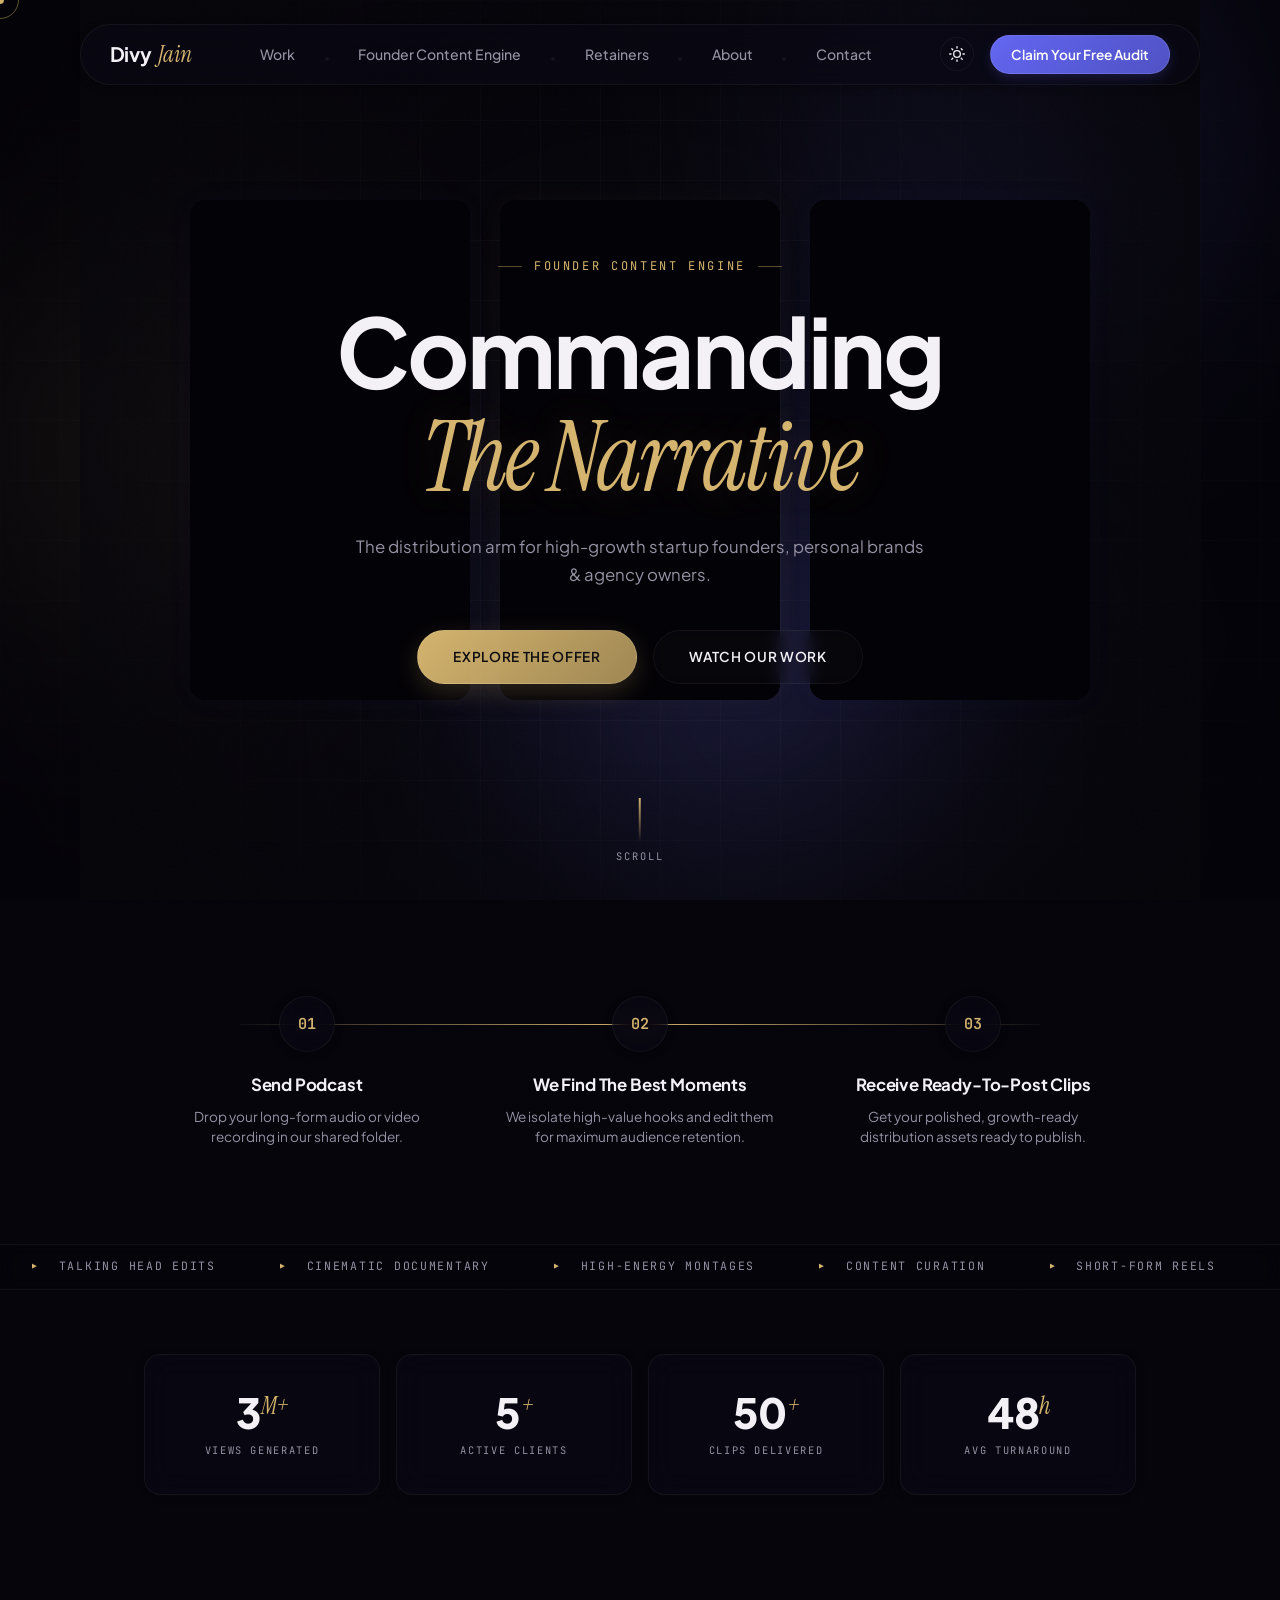
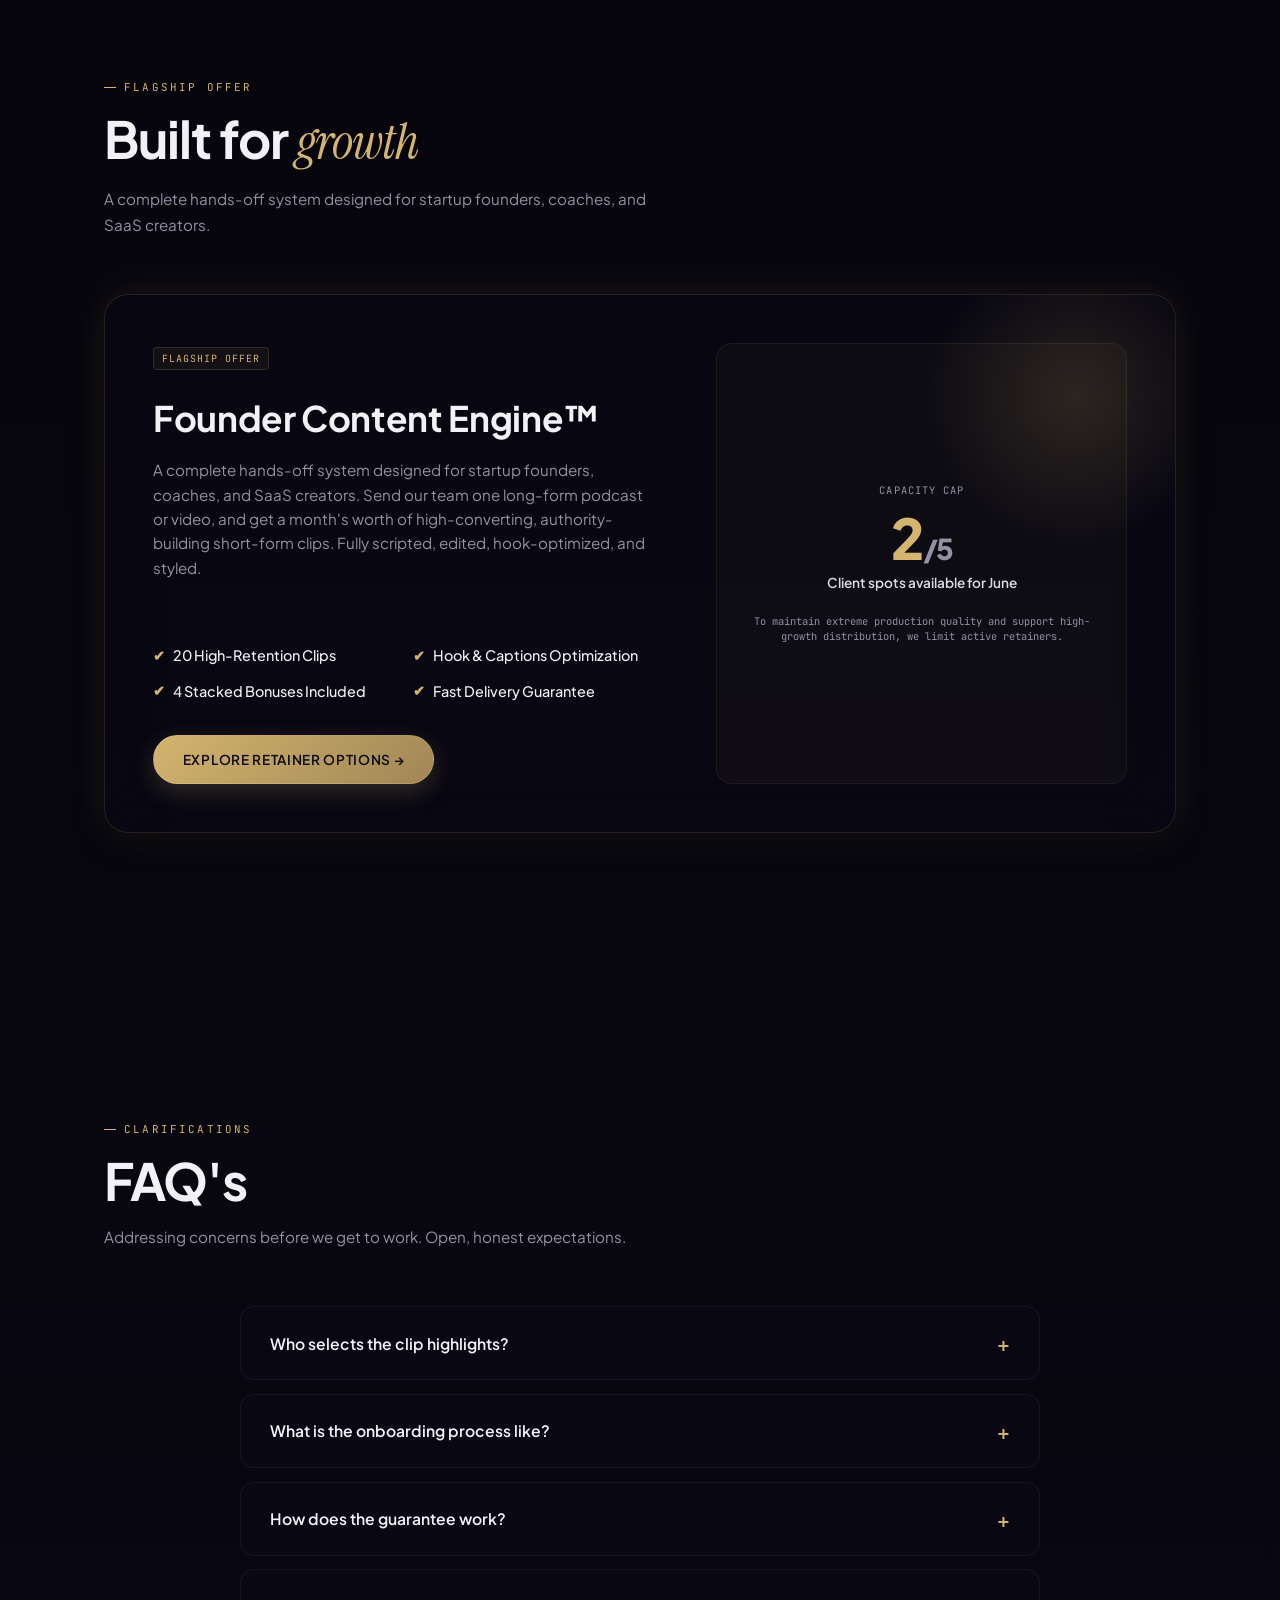
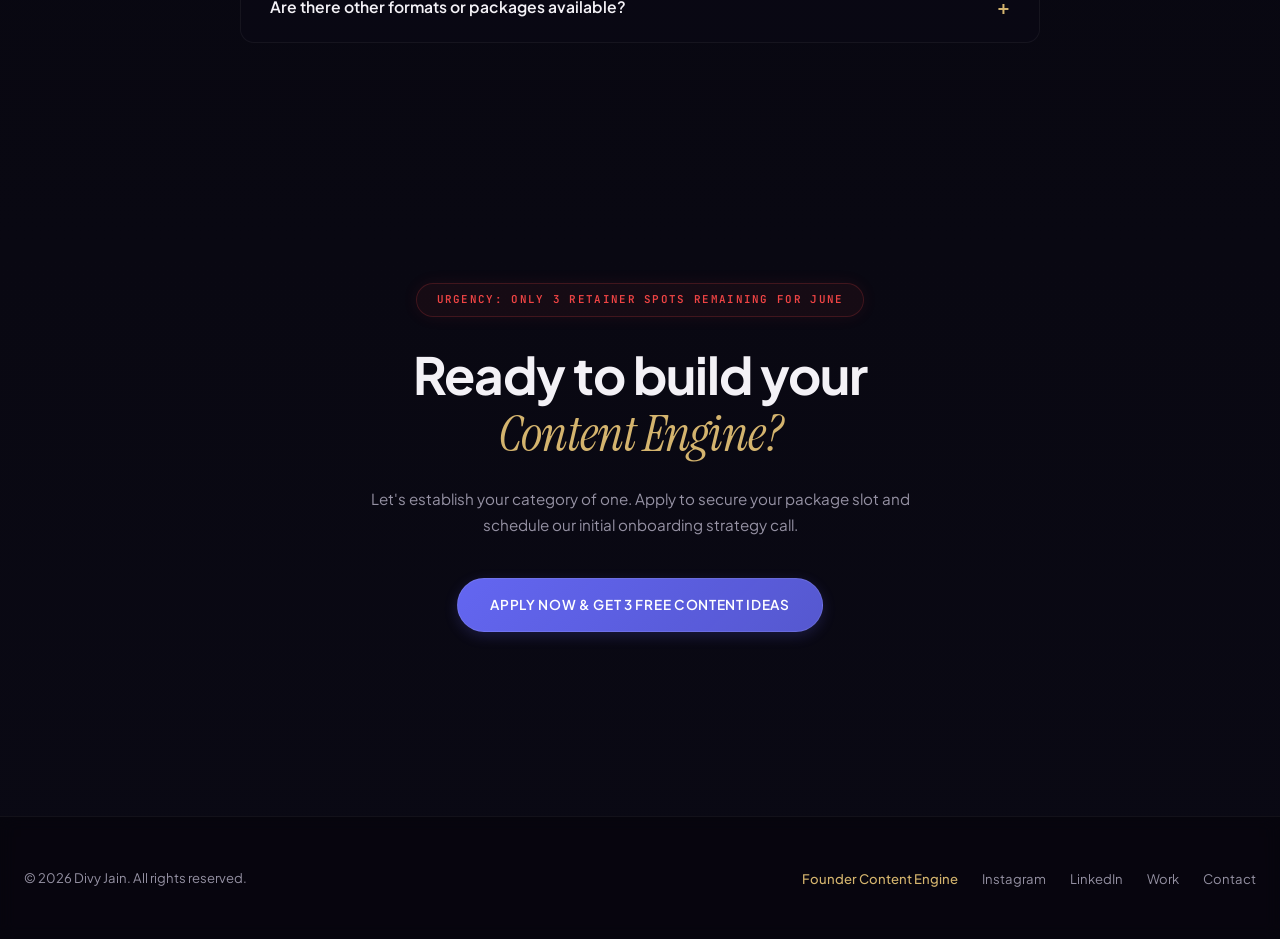
==== commit 88bdb2e5: "Redesign website: hyper-premium obsidian design, 3 vertical slot video background, removed client te" ====
--- a/index.html
+++ b/index.html
@@ -1,9 +1,10 @@
 <!DOCTYPE html>
-<html lang="en">
+<html lang="en" data-theme="dark">
+
 <head>
   <meta charset="UTF-8" />
   <meta name="viewport" content="width=device-width, initial-scale=1.0" />
-  <title>Divy Jain — Undergoing Maintenance</title>
+  <title>Divy Jain — Founder Distribution & Authority</title>
   <link rel="icon" href="DJ.jpeg" type="image/jpeg" />
   <script>
     (function () {
@@ -17,65 +18,250 @@
   </script>
   <link rel="preconnect" href="https://fonts.googleapis.com" />
   <link rel="preconnect" href="https://fonts.gstatic.com" crossorigin />
-  <link href="https://fonts.googleapis.com/css2?family=Cormorant+Garamond:ital,wght@0,300;0,400;0,600;0,700;1,400;1,600;1,700&family=DM+Sans:opsz,wght@9..40,300;9..40,400;9..40,500&family=DM+Serif+Display:ital@0;1&family=DM+Mono:wght@300;400;500&family=Instrument+Sans:ital,wght@0,400;0,500;0,600;1,400&display=swap" rel="stylesheet" />
+  <link href="https://fonts.googleapis.com/css2?family=Instrument+Serif:ital@0;1&family=Inter:wght@300;400;500;600&family=JetBrains+Mono:wght@300;400;500&family=Plus+Jakarta+Sans:ital,wght@0,300;0,400;0,500;0,600;0,700;1,400;1,600&display=swap" rel="stylesheet" />
   <link rel="stylesheet" href="styles.css" />
 </head>
+
 <body>
+
   <div class="cursor" id="cursor"></div>
   <div class="cursor-ring" id="cursor-ring"></div>
 
+  <!-- Background Ambience -->
+  <div class="glow-blob-container">
+    <div class="glow-blob glow-1"></div>
+    <div class="glow-blob glow-2"></div>
+    <div class="glow-blob glow-3"></div>
+  </div>
+  <div class="grid-overlay"></div>
+
   <!-- NAV -->
-  <nav style="justify-content: space-between;">
-    <a href="#" class="nav-logo" style="pointer-events: none;">Divy <span>Jain</span></a>
-    <button id="themeToggle" class="theme-toggle-btn" aria-label="Toggle Theme">
-      <svg class="sun-icon" viewBox="0 0 24 24" width="18" height="18" fill="none" stroke="currentColor" stroke-width="2" stroke-linecap="round" stroke-linejoin="round">
-        <circle cx="12" cy="12" r="5"></circle>
-        <line x1="12" y1="1" x2="12" y2="3"></line>
-        <line x1="12" y1="21" x2="12" y2="23"></line>
-        <line x1="4.22" y1="4.22" x2="5.64" y2="5.64"></line>
-        <line x1="18.36" y1="18.36" x2="19.78" y2="19.78"></line>
-        <line x1="1" y1="12" x2="3" y2="12"></line>
-        <line x1="21" y1="12" x2="23" y2="12"></line>
-        <line x1="4.22" y1="19.78" x2="5.64" y2="18.36"></line>
-        <line x1="18.36" y1="4.22" x2="19.78" y2="5.64"></line>
-      </svg>
-      <svg class="moon-icon" viewBox="0 0 24 24" width="18" height="18" fill="none" stroke="currentColor" stroke-width="2" stroke-linecap="round" stroke-linejoin="round">
-        <path d="M21 12.79A9 9 0 1 1 11.21 3 7 7 0 0 0 21 12.79z"></path>
-      </svg>
-    </button>
+  <nav>
+    <a href="index.html" class="nav-logo">Divy <span>Jain</span></a>
+    <ul class="nav-links">
+      <li><a href="work.html">Work</a></li>
+      <li><span class="nav-divider"></span></li>
+      <li><a href="engine.html">Founder Content Engine</a></li>
+      <li><span class="nav-divider"></span></li>
+      <li><a href="pricing.html">Retainers</a></li>
+      <li><span class="nav-divider"></span></li>
+      <li><a href="about.html">About</a></li>
+      <li><span class="nav-divider"></span></li>
+      <li><a href="contact.html">Contact</a></li>
+    </ul>
+    <div style="display: flex; align-items: center; gap: 1rem;">
+      <button id="themeToggle" class="theme-toggle-btn" aria-label="Toggle Theme">
+        <svg class="sun-icon" viewBox="0 0 24 24" width="16" height="16" fill="none" stroke="currentColor"
+          stroke-width="2" stroke-linecap="round" stroke-linejoin="round">
+          <circle cx="12" cy="12" r="5"></circle>
+          <line x1="12" y1="1" x2="12" y2="3"></line>
+          <line x1="12" y1="21" x2="12" y2="23"></line>
+          <line x1="4.22" y1="4.22" x2="5.64" y2="5.64"></line>
+          <line x1="18.36" y1="18.36" x2="19.78" y2="19.78"></line>
+          <line x1="1" y1="12" x2="3" y2="12"></line>
+          <line x1="21" y1="12" x2="23" y2="12"></line>
+          <line x1="4.22" y1="19.78" x2="5.64" y2="18.36"></line>
+          <line x1="18.36" y1="4.22" x2="19.78" y2="5.64"></line>
+        </svg>
+        <svg class="moon-icon" viewBox="0 0 24 24" width="16" height="16" fill="none" stroke="currentColor"
+          stroke-width="2" stroke-linecap="round" stroke-linejoin="round">
+          <path d="M21 12.79A9 9 0 1 1 11.21 3 7 7 0 0 0 21 12.79z"></path>
+        </svg>
+      </button>
+      <a href="contact.html" class="nav-cta">Claim Your Free Audit</a>
+    </div>
   </nav>
 
-  <!-- HERO/MAINTENANCE -->
   <section class="hero" id="home">
     <div class="hero-bg">
-      <canvas class="hero-canvas" id="heroCanvas"></canvas>
+      <div class="hero-video-bg">
+        <div class="hero-video-slot slot-1">
+          <iframe src="https://www.youtube.com/embed/j4-JMscE_EQ?autoplay=1&mute=1&loop=1&playlist=j4-JMscE_EQ&controls=0&showinfo=0&rel=0&iv_load_policy=3&modestbranding=1&playsinline=1"
+            title="Background Clip 1" allowfullscreen></iframe>
+        </div>
+        <div class="hero-video-slot slot-2">
+          <iframe src="https://www.youtube.com/embed/jjglTwuzQyw?autoplay=1&mute=1&loop=1&playlist=jjglTwuzQyw&controls=0&showinfo=0&rel=0&iv_load_policy=3&modestbranding=1&playsinline=1"
+            title="Background Clip 2" allowfullscreen></iframe>
+        </div>
+        <div class="hero-video-slot slot-3">
+          <iframe src="https://www.youtube.com/embed/oAV8ywsTkBY?autoplay=1&mute=1&loop=1&playlist=oAV8ywsTkBY&controls=0&showinfo=0&rel=0&iv_load_policy=3&modestbranding=1&playsinline=1"
+            title="Background Clip 3" allowfullscreen></iframe>
+        </div>
+      </div>
       <div class="hero-vignette"></div>
       <div class="hero-noise"></div>
     </div>
     
-    <div class="hero-content" style="z-index: 10;">
-      <div class="bracket-card reveal visible" style="padding: 4rem 3rem; background: var(--c-bg2); border: 1px solid var(--c-line2); border-radius: 8px; max-width: 600px; margin: 0 auto;">
-        <div class="bracket-card-inner">
-          <div class="hero-eyebrow" style="margin-bottom: 1rem;">System Update</div>
-          <h1 style="font-family: var(--serif); font-size: clamp(2rem, 5vw, 3rem); font-weight: 400; margin-bottom: 1.5rem; line-height: 1.2;">
-            Temporarily <br><em>Offline</em>
-          </h1>
-          <p style="font-family: var(--sans); font-size: 1.05rem; color: var(--c-muted); line-height: 1.7; margin-bottom: 2rem;">
-            We're updating the Founder Content Engine™ portal. We will return shortly with enhanced performance and features.
-          </p>
-          
-          <div style="font-family: var(--mono); font-size: 0.85rem; border-top: 1px solid var(--c-line2); padding-top: 1.5rem; margin-top: 1.5rem;">
-            <p style="margin-bottom: 0.75rem; color: var(--c-text);">Connect with us:</p>
-            <div style="display: flex; gap: 1.5rem; justify-content: center;">
-              <a href="https://www.linkedin.com/in/divyj913" target="_blank" style="color: var(--c-muted); text-decoration: none; transition: color 0.2s;">LinkedIn</a>
-              <a href="https://instagram.com/jn.divy" target="_blank" style="color: var(--c-muted); text-decoration: none; transition: color 0.2s;">Instagram</a>
-            </div>
-          </div>
-        </div>
-      </div>
-    </div>
-  </section>
+    <div class="hero-content">
+      <div class="hero-eyebrow">Founder Content Engine</div>
+      <h1 class="hero-title">
+        Commanding <br>
+        <em>The Narrative</em>
+      </h1>
+      <p class="hero-sub">
+        The distribution arm for high-growth startup founders, personal brands & agency owners.
+      </p>
+      <div class="hero-ctas">
+        <a href="engine.html" class="btn-primary">Explore the Offer</a>
+        <a href="work.html" class="btn-secondary" id="watchWorkBtn">Watch Our Work</a>
+      </div>
+    </div>
+    
+    <div class="hero-scroll">
+      <div class="hero-scroll-line"></div>
+      Scroll
+    </div>
+  </section>
+
+  <!-- HOW IT WORKS -->
+  <section id="how-it-works" class="process-section reveal">
+    <div class="process-container">
+      <div class="process-step">
+        <div class="process-num">01</div>
+        <h4 class="process-title">Send Podcast</h4>
+        <p class="process-desc">Drop your long-form audio or video recording in our shared folder.</p>
+      </div>
+      <div class="process-step">
+        <div class="process-num">02</div>
+        <h4 class="process-title">We Find The Best Moments</h4>
+        <p class="process-desc">We isolate high-value hooks and edit them for maximum audience retention.</p>
+      </div>
+      <div class="process-step">
+        <div class="process-num">03</div>
+        <h4 class="process-title">Receive Ready-To-Post Clips</h4>
+        <p class="process-desc">Get your polished, growth-ready distribution assets ready to publish.</p>
+      </div>
+    </div>
+  </section>
+
+  <!-- TICKER -->
+  <div class="ticker-wrap">
+    <div class="ticker">
+      <div class="ticker-item"><span>▶</span> Talking Head Edits</div>
+      <div class="ticker-item"><span>▶</span> Cinematic Documentary</div>
+      <div class="ticker-item"><span>▶</span> High-Energy Montages</div>
+      <div class="ticker-item"><span>▶</span> Content Curation</div>
+      <div class="ticker-item"><span>▶</span> Short-Form Reels</div>
+      <div class="ticker-item"><span>▶</span> Motion Graphics</div>
+      <div class="ticker-item"><span>▶</span> Brand Campaigns</div>
+      <div class="ticker-item"><span>▶</span> Interview Edits</div>
+      <div class="ticker-item"><span>▶</span> Talking Head Edits</div>
+      <div class="ticker-item"><span>▶</span> Cinematic Documentary</div>
+      <div class="ticker-item"><span>▶</span> High-Energy Montages</div>
+      <div class="ticker-item"><span>▶</span> Content Curation</div>
+      <div class="ticker-item"><span>▶</span> Short-Form Reels</div>
+      <div class="ticker-item"><span>▶</span> Motion Graphics</div>
+      <div class="ticker-item"><span>▶</span> Brand Campaigns</div>
+      <div class="ticker-item"><span>▶</span> Interview Edits</div>
+    </div>
+  </div>
+
+  <!-- STATS -->
+  <div class="stats">
+    <div class="stat-item reveal">
+      <div class="stat-num">3<sup>M+</sup></div>
+      <div class="stat-label">Views Generated</div>
+    </div>
+    <div class="stat-item reveal">
+      <div class="stat-num">5<sup>+</sup></div>
+      <div class="stat-label">Active Clients</div>
+    </div>
+    <div class="stat-item reveal">
+      <div class="stat-num">50<sup>+</sup></div>
+      <div class="stat-label">Clips Delivered</div>
+    </div>
+    <div class="stat-item reveal">
+      <div class="stat-num">48<sup>h</sup></div>
+      <div class="stat-label">Avg Turnaround</div>
+    </div>
+  </div>
+
+  <!-- FLAGSHIP OFFER OVERVIEW -->
+  <section id="offer-summary">
+    <div class="section-tag">Flagship Offer</div>
+    <h2 class="section-title">Built for <em>growth</em></h2>
+    <p class="section-sub">A complete hands-off system designed for startup founders, coaches, and SaaS creators.</p>
+    
+    <div class="flagship-card reveal">
+      <div class="flagship-glow"></div>
+      <div class="flagship-left">
+        <div>
+          <span class="vid-type">Flagship Offer</span>
+          <h3 class="svc-title" style="font-size: 2.2rem; margin-top: 0.75rem; margin-bottom: 0.75rem; font-weight: 700;">Founder Content Engine™</h3>
+          <p class="svc-desc" style="font-size: 0.95rem; max-width: 52ch; margin-bottom: 1.5rem; line-height: 1.6; color: var(--c-muted);">A complete hands-off system designed for startup founders, coaches, and SaaS creators. Send our team one long-form podcast or video, and get a month's worth of high-converting, authority-building short-form clips. Fully scripted, edited, hook-optimized, and styled.</p>
+        </div>
+        <div>
+          <ul class="flagship-features">
+            <li><span style="color: var(--c-accent);">✔</span> 20 High-Retention Clips</li>
+            <li><span style="color: var(--c-accent);">✔</span> Hook & Captions Optimization</li>
+            <li><span style="color: var(--c-accent);">✔</span> 4 Stacked Bonuses Included</li>
+            <li><span style="color: var(--c-accent);">✔</span> Fast Delivery Guarantee</li>
+          </ul>
+          <a href="pricing.html" class="btn-primary" style="padding: 0.8rem 1.8rem; display: inline-block;">Explore Retainer Options &rarr;</a>
+        </div>
+      </div>
+      <div class="flagship-right">
+        <div style="font-family: var(--mono); font-size: 0.65rem; color: var(--c-muted); text-transform: uppercase; letter-spacing: 0.1em; margin-bottom: 0.5rem;">Capacity Cap</div>
+        <div class="stat-num" style="font-size: 3.5rem; color: var(--c-accent); margin-bottom: 0.25rem; font-weight: 800;">2<span style="font-size: 1.8rem; color: var(--c-muted);">/5</span></div>
+        <div style="font-family: var(--sans); font-size: 0.85rem; color: var(--c-text); opacity: 0.9; margin-bottom: 1.25rem; font-weight: 600;">Client spots available for June</div>
+        <div style="font-family: var(--mono); font-size: 0.65rem; color: var(--c-muted); line-height: 1.5;">To maintain extreme production quality and support high-growth distribution, we limit active retainers.</div>
+      </div>
+    </div>
+  </section>
+
+
+  <!-- FAQ -->
+  <section id="faq">
+    <div class="section-tag">Clarifications</div>
+    <h2 class="section-title">FAQ's</h2>
+    <p class="section-sub">Addressing concerns before we get to work. Open, honest expectations.</p>
+
+    <div class="faq-list">
+      <div class="faq-item reveal">
+        <div class="faq-question">Who selects the clip highlights?</div>
+        <div class="faq-answer">For the Growth and Authority retainers, my team handles this completely. You upload the long-form file, and we scan it for high-value hooks, points, and stories. For the Starter tier, you provide the timestamps for the segments you want edited.</div>
+      </div>
+
+      <div class="faq-item reveal">
+        <div class="faq-question">What is the onboarding process like?</div>
+        <div class="faq-answer">We jump on a 30-minute kickoff call to align on your brand identity, color palettes, caption typography, and ideal client targets. Then, we set up a shared Google Drive or Frame.io folder. You drop files in, and the engine runs.</div>
+      </div>
+
+      <div class="faq-item reveal">
+        <div class="faq-question">How does the guarantee work?</div>
+        <div class="faq-answer">We agree on a delivery schedule (e.g., 5 clips every Monday). If a delivery is late by even an hour, you automatically get 5 additional clips added to your library for free. This holds us accountable to your posting consistency.</div>
+      </div>
+
+      <div class="faq-item reveal">
+        <div class="faq-question">Are there other formats or packages available?</div>
+        <div class="faq-answer">Our team specializes in high-ticket long-term relationships for the Founder Content Engine. However, if you require cinematic documentaries or long-form edits, we can discuss custom project rates during our strategy call.</div>
+      </div>
+    </div>
+  </section>
+
+  <!-- APPLY CALL TO ACTION -->
+  <section id="get-started">
+    <div class="contact-inner">
+      <span class="scarcity-alert">Urgency: Only 3 Retainer Spots Remaining for June</span>
+      <h2 class="section-title" style="max-width: none; margin-bottom: 1.5rem;">Ready to build your<br><em>Content Engine?</em></h2>
+      <p class="section-sub" style="margin: 0 auto 2.5rem;">Let's establish your category of one. Apply to secure your package slot and schedule our initial onboarding strategy call.</p>
+      <a href="contact.html" class="contact-btn">Apply Now & Get 3 Free Content Ideas</a>
+    </div>
+  </section>
+
+  <!-- FOOTER -->
+  <footer>
+    <span class="footer-copy">© 2026 Divy Jain. All rights reserved.</span>
+    <ul class="footer-links">
+      <li><a href="engine.html" style="color: var(--c-accent); font-weight: 500;">Founder Content Engine</a></li>
+      <li><a href="https://instagram.com/jn.divy" target="_blank">Instagram</a></li>
+      <li><a href="https://www.linkedin.com/in/divyj913" target="_blank">LinkedIn</a></li>
+      <li><a href="work.html">Work</a></li>
+      <li><a href="contact.html">Contact</a></li>
+    </ul>
+  </footer>
 
   <script src="scripts.js"></script>
 </body>
-</html>
+
+</html>
--- a/styles.css
+++ b/styles.css
@@ -1,148 +1,317 @@
+@import url('https://fonts.googleapis.com/css2?family=Instrument+Serif:ital@0;1&family=Inter:wght@300;400;500;600&family=JetBrains+Mono:wght@300;400;500&family=Plus+Jakarta+Sans:ital,wght@0,300;0,400;0,500;0,600;0,700;1,400;1,600&display=swap');
+
 *,
 *::before,
 *::after {
   box-sizing: border-box;
   margin: 0;
-  padding: 0
+  padding: 0;
 }
 
 :root {
-  --c-bg: #0d0d0d;
-  --c-bg2: #141414;
-  --c-bg3: #1c1c1c;
-  --c-text: #FFFFFF;
-  --c-muted: #8e8e8e;
-  --c-accent: #d4b46e;
+  /* Dark Mode Palette (Default) */
+  --c-bg: #040308;
+  --c-bg-rgb: 4, 3, 8;
+  --c-bg-gradient: linear-gradient(180deg, #040308 0%, #0a0914 100%);
+  --c-card-bg: rgba(13, 11, 23, 0.45);
+  --c-card-border: rgba(255, 255, 255, 0.05);
+  --c-card-border-glow: rgba(212, 180, 110, 0.25);
+  --c-text: #f3f1f6;
+  --c-muted: #9591a3;
+  --c-accent: #d4b46e; /* Warm Gold */
   --c-accent-rgb: 212, 180, 110;
-  --c-accent2: #c5a059;
-  --c-line: rgba(212, 180, 110, 0.08);
-  --c-line2: rgba(212, 180, 110, 0.15);
-  --serif: 'Cormorant Garamond', 'DM Serif Display', serif;
-  --sans: 'DM Sans', 'Instrument Sans', sans-serif;
-  --mono: 'DM Mono', monospace;
-  --ease: cubic-bezier(0.25, 0.46, 0.45, 0.94);
-  --c-vignette: radial-gradient(ellipse at center, transparent 30%, rgba(13, 13, 13, 0.85) 100%);
-  --c-nav-bg: rgba(13, 13, 13, 0.75);
-  --c-hover-bg: rgba(255, 255, 255, 0.03);
-  --c-line-hover: rgba(240, 237, 230, 0.2);
+  --c-secondary: #6366f1; /* Electric Indigo */
+  --c-secondary-rgb: 99, 102, 241;
+  --c-line: rgba(255, 255, 255, 0.04);
+  --c-line-hover: rgba(212, 180, 110, 0.15);
+  --c-glow-primary: rgba(99, 102, 241, 0.12);
+  --c-glow-secondary: rgba(212, 180, 110, 0.08);
+  
+  /* Fonts */
+  --sans: 'Plus Jakarta Sans', 'Inter', sans-serif;
+  --serif: 'Instrument Serif', 'Playfair Display', serif;
+  --mono: 'JetBrains Mono', 'DM Mono', monospace;
+  
+  --ease: cubic-bezier(0.16, 1, 0.3, 1); /* Custom smooth spring-like curve */
+  --c-vignette: radial-gradient(circle at center, transparent 20%, rgba(4, 3, 8, 0.95) 100%);
+  --c-nav-bg: rgba(10, 9, 20, 0.65);
+  --c-hover-bg: rgba(255, 255, 255, 0.05);
+  
+  --shadow-sm: 0 2px 8px rgba(0, 0, 0, 0.3);
+  --shadow-md: 0 12px 32px -4px rgba(0, 0, 0, 0.4);
+  --shadow-lg: 0 24px 60px -12px rgba(0, 0, 0, 0.6);
+  --shadow-glow: 0 0 40px rgba(99, 102, 241, 0.15);
+  --shadow-glow-gold: 0 0 40px rgba(212, 180, 110, 0.12);
 }
 
 html[data-theme="light"] {
-  --c-bg: #FAF9F6;
-  --c-bg2: #F3F0E8;
-  --c-bg3: #ECE7DC;
-  --c-text: #171614;
-  --c-muted: #6e6b64;
-  --c-accent: #b38f43;
-  --c-accent-rgb: 179, 143, 67;
-  --c-accent2: #9b7732;
-  --c-line: rgba(23, 22, 20, 0.08);
-  --c-line2: rgba(23, 22, 20, 0.15);
-  --c-vignette: radial-gradient(ellipse at center, transparent 30%, rgba(250, 249, 246, 0.85) 100%);
-  --c-nav-bg: rgba(250, 249, 246, 0.75);
-  --c-hover-bg: rgba(0, 0, 0, 0.03);
-  --c-line-hover: rgba(23, 22, 20, 0.2);
-}
-
+  /* Light Mode Palette */
+  --c-bg: #f5f4f8;
+  --c-bg-rgb: 245, 244, 248;
+  --c-bg-gradient: linear-gradient(180deg, #f5f4f8 0%, #fafafc 100%);
+  --c-card-bg: rgba(255, 255, 255, 0.75);
+  --c-card-border: rgba(0, 0, 0, 0.06);
+  --c-card-border-glow: rgba(79, 70, 229, 0.25);
+  --c-text: #0e0c14;
+  --c-muted: #625e70;
+  --c-accent: #a37c2f; /* Premium Antique Gold */
+  --c-accent-rgb: 163, 124, 47;
+  --c-secondary: #4f46e5; /* Royal Indigo */
+  --c-secondary-rgb: 79, 70, 229;
+  --c-line: rgba(0, 0, 0, 0.04);
+  --c-line-hover: rgba(79, 70, 229, 0.15);
+  --c-glow-primary: rgba(79, 70, 229, 0.08);
+  --c-glow-secondary: rgba(163, 124, 47, 0.05);
+  
+  --c-vignette: radial-gradient(circle at center, transparent 20%, rgba(245, 244, 248, 0.95) 100%);
+  --c-nav-bg: rgba(255, 255, 255, 0.75);
+  --c-hover-bg: rgba(0, 0, 0, 0.04);
+  
+  --shadow-sm: 0 2px 8px rgba(0, 0, 0, 0.05);
+  --shadow-md: 0 12px 32px -4px rgba(0, 0, 0, 0.08);
+  --shadow-lg: 0 24px 60px -12px rgba(0, 0, 0, 0.12);
+  --shadow-glow: 0 0 40px rgba(79, 70, 229, 0.08);
+  --shadow-glow-gold: 0 0 40px rgba(163, 124, 47, 0.06);
+}
+
+/* Base Element Styles */
 html {
   scroll-behavior: smooth;
-  cursor: none
+  cursor: none; /* Hide default cursor to enable custom cursor */
 }
 
 body {
   background: var(--c-bg);
+  background-image: var(--c-bg-gradient);
   color: var(--c-text);
   font-family: var(--sans);
   font-size: 16px;
   line-height: 1.6;
   overflow-x: hidden;
-  transition: background-color 0.3s ease, color 0.3s ease, border-color 0.3s ease;
-}
-
-/* Theme Transition smooth color shifts */
-body,
-section,
-nav,
-.vid-card,
-.wide-info-panel,
-.service-card,
-.deliv-card,
-.bonus-card,
-.price-card,
-.testimonial-card,
-.contact-card,
-footer,
-.cat-rule,
-.faq-item,
-.exp-timeline::before,
-.exp-item::before,
-.exp-skill {
-  transition: background-color 0.3s ease, color 0.3s ease, border-color 0.3s ease, fill 0.3s ease, stroke 0.3s ease;
-}
-
-/* Cursor */
+  -webkit-font-smoothing: antialiased;
+}
+
+/* Custom Selection */
+::selection {
+  background: var(--c-secondary);
+  color: #ffffff;
+}
+
+/* Custom Scrollbar */
+::-webkit-scrollbar {
+  width: 8px;
+}
+::-webkit-scrollbar-track {
+  background: var(--c-bg);
+}
+::-webkit-scrollbar-thumb {
+  background: rgba(120, 120, 120, 0.2);
+  border-radius: 99px;
+  border: 2px solid var(--c-bg);
+}
+::-webkit-scrollbar-thumb:hover {
+  background: rgba(120, 120, 120, 0.4);
+}
+
+/* Custom Cursor */
 .cursor {
   position: fixed;
-  width: 10px;
-  height: 10px;
+  width: 8px;
+  height: 8px;
   background: var(--c-accent);
   border-radius: 50%;
   pointer-events: none;
   z-index: 9999;
   transform: translate(-50%, -50%);
-  transition: width 0.2s, height 0.2s;
+  transition: width 0.15s var(--ease), height 0.15s var(--ease), background-color 0.3s ease;
   mix-blend-mode: difference;
 }
 
 .cursor-ring {
   position: fixed;
-  width: 36px;
-  height: 36px;
-  border: 1px solid rgba(var(--c-accent-rgb), 0.5);
+  width: 38px;
+  height: 38px;
+  border: 1px solid rgba(var(--c-accent-rgb), 0.45);
   border-radius: 50%;
   pointer-events: none;
   z-index: 9998;
   transform: translate(-50%, -50%);
-  transition: width 0.35s var(--ease), height 0.35s var(--ease);
+  transition: width 0.3s var(--ease), height 0.3s var(--ease), border-color 0.3s ease;
 }
 
 .cursor.expand {
-  width: 20px;
-  height: 20px;
+  width: 18px;
+  height: 18px;
+  background: var(--c-secondary);
 }
 
 .cursor-ring.expand {
-  width: 60px;
-  height: 60px;
-}
-
-/* NAV */
+  width: 54px;
+  height: 54px;
+  border-color: rgba(var(--c-secondary-rgb), 0.7);
+  background: rgba(var(--c-secondary-rgb), 0.05);
+}
+
+/* Ambient glow blobs */
+.glow-blob-container {
+  position: absolute;
+  inset: 0;
+  pointer-events: none;
+  overflow: hidden;
+  z-index: 0;
+}
+
+.glow-blob {
+  position: absolute;
+  border-radius: 50%;
+  filter: blur(130px);
+  opacity: 0.35;
+  transition: transform 1.5s ease-out;
+}
+
+.glow-1 {
+  width: 45vw;
+  height: 45vw;
+  background: radial-gradient(circle, var(--c-secondary) 0%, transparent 80%);
+  top: -15vw;
+  right: -5vw;
+}
+
+.glow-2 {
+  width: 40vw;
+  height: 40vw;
+  background: radial-gradient(circle, rgba(var(--c-accent-rgb), 0.6) 0%, transparent 80%);
+  top: 15vw;
+  left: -10vw;
+}
+
+.glow-3 {
+  width: 50vw;
+  height: 50vw;
+  background: radial-gradient(circle, var(--c-secondary) 0%, transparent 80%);
+  bottom: -10vw;
+  right: 15vw;
+}
+
+/* Geometric SVG Grid Backdrop */
+.grid-overlay {
+  position: absolute;
+  inset: 0;
+  background-image: radial-gradient(circle at center, transparent 40%, var(--c-bg) 95%), 
+                    linear-gradient(to right, var(--c-line) 1px, transparent 1px),
+                    linear-gradient(to bottom, var(--c-line) 1px, transparent 1px);
+  background-size: 100% 100%, 60px 60px, 60px 60px;
+  pointer-events: none;
+  z-index: 1;
+  opacity: 0.65;
+}
+
+/* FLOATING NAV */
 nav {
   position: fixed;
   top: 1.5rem;
   left: 50%;
   transform: translateX(-50%);
-  width: calc(100% - 6rem);
-  max-width: 1200px;
+  width: calc(100% - 3rem);
+  max-width: 1120px;
   z-index: 1000;
-  padding: 0.75rem 2rem;
+  padding: 0.65rem 1.8rem;
   display: flex;
   align-items: center;
   justify-content: space-between;
   background: var(--c-nav-bg);
-  backdrop-filter: blur(12px);
-  -webkit-backdrop-filter: blur(12px);
-  border: 1px solid var(--c-line2);
+  border: 1px solid var(--c-card-border);
+  backdrop-filter: blur(20px);
+  -webkit-backdrop-filter: blur(20px);
   border-radius: 9999px;
-  transition: all 0.3s var(--ease), background-color 0.3s ease, border-color 0.3s ease;
-}
-
+  transition: top 0.3s var(--ease), padding 0.3s var(--ease), background-color 0.3s ease, border-color 0.3s ease, box-shadow 0.3s ease;
+  box-shadow: var(--shadow-sm);
+}
+
+nav.nav-scrolled {
+  top: 0.75rem;
+  padding: 0.5rem 1.5rem;
+  box-shadow: var(--shadow-md), var(--shadow-glow);
+  border-color: rgba(var(--c-secondary-rgb), 0.15);
+}
+
+.nav-logo {
+  font-family: var(--sans);
+  font-weight: 700;
+  font-size: 1.25rem;
+  color: var(--c-text);
+  text-decoration: none;
+  letter-spacing: -0.02em;
+  display: flex;
+  align-items: center;
+  gap: 0.4rem;
+}
+
+.nav-logo span {
+  color: var(--c-accent);
+  font-family: var(--serif);
+  font-style: italic;
+  font-weight: 500;
+  font-size: 1.45rem;
+}
+
+.nav-links {
+  display: flex;
+  gap: 1.25rem;
+  list-style: none;
+  align-items: center;
+}
+
+.nav-links a {
+  font-family: var(--sans);
+  font-weight: 500;
+  font-size: 0.88rem;
+  color: var(--c-muted);
+  text-decoration: none;
+  padding: 0.4rem 0.6rem;
+  border-radius: 99px;
+  transition: color 0.25s var(--ease), background-color 0.25s var(--ease);
+}
+
+.nav-links a:hover {
+  color: var(--c-text);
+  background: var(--c-hover-bg);
+}
+
+.nav-links span.nav-divider {
+  width: 4px;
+  height: 4px;
+  background: var(--c-card-border);
+  border-radius: 50%;
+  display: inline-block;
+}
+
+.nav-cta {
+  font-family: var(--sans);
+  font-size: 0.85rem;
+  color: #ffffff;
+  background: linear-gradient(135deg, var(--c-secondary) 0%, rgba(var(--c-secondary-rgb), 0.8) 100%);
+  border: 1px solid rgba(255, 255, 255, 0.1);
+  border-radius: 9999px;
+  padding: 0.45rem 1.25rem;
+  text-decoration: none;
+  font-weight: 600;
+  transition: transform 0.2s, box-shadow 0.2s;
+  box-shadow: 0 4px 12px rgba(var(--c-secondary-rgb), 0.2);
+}
+
+.nav-cta:hover {
+  transform: translateY(-1px);
+  box-shadow: 0 6px 16px rgba(var(--c-secondary-rgb), 0.35);
+}
+
+/* Theme toggle btn */
 .theme-toggle-btn {
   background: transparent;
-  border: 1px solid var(--c-line2);
+  border: 1px solid var(--c-card-border);
   border-radius: 50%;
-  width: 36px;
-  height: 36px;
+  width: 34px;
+  height: 34px;
   display: flex;
   align-items: center;
   justify-content: center;
@@ -154,95 +323,14 @@
 .theme-toggle-btn:hover {
   border-color: var(--c-accent);
   background: var(--c-hover-bg);
-  color: var(--c-accent);
-}
-
-.theme-toggle-btn svg {
-  transition: transform 0.3s var(--ease);
-}
-
-.theme-toggle-btn:active svg {
-  transform: scale(0.85);
-}
-
-html[data-theme="dark"] .theme-toggle-btn .sun-icon {
-  display: block;
-}
-
-html[data-theme="dark"] .theme-toggle-btn .moon-icon {
-  display: none;
-}
-
-html[data-theme="light"] .theme-toggle-btn .sun-icon {
-  display: none;
-}
-
-html[data-theme="light"] .theme-toggle-btn .moon-icon {
-  display: block;
-}
-
-.nav-logo {
-  font-family: var(--serif);
-  font-weight: 700;
-  font-size: 1.45rem;
-  color: var(--c-text);
-  text-decoration: none;
-  letter-spacing: -0.01em;
-}
-
-.nav-logo span {
-  color: var(--c-accent);
-  font-style: italic;
-}
-
-.nav-links {
-  display: flex;
-  gap: 1.5rem;
-  list-style: none;
-  align-items: center;
-}
-
-.nav-links a {
-  font-family: var(--serif);
-  font-style: italic;
-  font-size: 0.95rem;
-  color: var(--c-muted);
-  text-decoration: none;
-  transition: color 0.2s;
-}
-
-.nav-links a:hover {
-  color: var(--c-text);
-}
-
-.nav-links span.nav-divider {
-  width: 1px;
-  height: 12px;
-  background: var(--c-line2);
-  display: inline-block;
-}
-
-.nav-cta {
-  font-family: var(--serif);
-  font-style: italic;
-  font-size: 0.95rem;
-  color: #0a0a0a;
-  background: var(--c-accent);
-  border: 1px solid var(--c-accent);
-  border-radius: 9999px;
-  padding: 0.45rem 1.5rem;
-  text-decoration: none;
-  font-weight: 600;
-  transition: background 0.2s, color 0.2s, transform 0.2s;
-}
-
-.nav-cta:hover {
-  background: transparent;
-  color: var(--c-accent);
-  transform: translateY(-1px);
-}
-
-/* HERO */
+}
+
+html[data-theme="dark"] .theme-toggle-btn .sun-icon { display: block; }
+html[data-theme="dark"] .theme-toggle-btn .moon-icon { display: none; }
+html[data-theme="light"] .theme-toggle-btn .sun-icon { display: none; }
+html[data-theme="light"] .theme-toggle-btn .moon-icon { display: block; }
+
+/* HERO SECTION */
 .hero {
   position: relative;
   min-height: 100vh;
@@ -250,38 +338,16 @@
   align-items: center;
   justify-content: center;
   overflow: hidden;
+  padding-top: 6rem;
+  padding-bottom: 4rem;
+  z-index: 2;
 }
 
 .hero-bg {
   position: absolute;
   inset: 0;
-  background: var(--c-bg);
   overflow: hidden;
-}
-
-@keyframes spin-slow {
-  0% {
-    transform: translate(-50%, -50%) rotate(0deg);
-  }
-
-  100% {
-    transform: translate(-50%, -50%) rotate(360deg);
-  }
-}
-
-.hero-compass {
-  position: absolute;
-  top: 50%;
-  left: 50%;
-  width: 80vw;
-  height: 80vw;
-  max-width: 900px;
-  max-height: 900px;
-  color: rgba(var(--c-accent-rgb), 0.08);
-  pointer-events: none;
-  transform-origin: center center;
-  animation: spin-slow 80s linear infinite;
-  z-index: 1;
+  z-index: 0;
 }
 
 .hero-canvas {
@@ -289,376 +355,1124 @@
   inset: 0;
   width: 100%;
   height: 100%;
-  opacity: 0.6;
-}
+  opacity: 0.35;
+  pointer-events: none;
+}
+
+.hero-video-bg {
+  position: absolute;
+  top: 50%;
+  left: 50%;
+  width: 100%;
+  max-width: 900px;
+  height: 520px;
+  transform: translate(-50%, -50%);
+  z-index: 1;
+  pointer-events: none;
+  overflow: visible;
+}
+
+.hero-video-slot {
+  position: absolute;
+  top: 50%;
+  width: 280px;
+  height: 500px;
+  border-radius: 16px;
+  overflow: hidden;
+  border: none;
+  background: #000000;
+  opacity: 0;
+  box-shadow: var(--shadow-sm);
+}
+
+.hero-video-slot::after {
+  content: '';
+  position: absolute;
+  inset: 0;
+  background: var(--c-bg);
+  opacity: 0.86;
+  transition: background-color 0.3s ease, opacity 0.3s ease;
+  pointer-events: none;
+  z-index: 2;
+}
+
+html[data-theme="light"] .hero-video-slot::after {
+  opacity: 0.94;
+}
+
+.hero-video-slot.slot-1 {
+  left: calc(50% - 310px);
+  animation: revealSlot1 2.2s var(--ease) forwards, float1 8s ease-in-out infinite alternate 2.2s;
+  box-shadow: 0 0 30px rgba(var(--c-secondary-rgb), 0.04);
+}
+
+.hero-video-slot.slot-2 {
+  left: 50%;
+  animation: revealSlot2 2.2s var(--ease) forwards, float2 10s ease-in-out infinite alternate 2.2s;
+  box-shadow: 0 0 30px rgba(var(--c-accent-rgb), 0.04);
+}
+
+.hero-video-slot.slot-3 {
+  left: calc(50% + 310px);
+  animation: revealSlot3 2.2s var(--ease) forwards, float3 9s ease-in-out infinite alternate 2.2s;
+  box-shadow: 0 0 30px rgba(var(--c-secondary-rgb), 0.04);
+}
+
+@keyframes revealSlot1 {
+  0% {
+    left: 50%;
+    transform: translate(-50%, -50%) rotate(-120deg) translateY(-80px) scale(0.3);
+    opacity: 0;
+  }
+  50% {
+    left: calc(50% - 150px);
+    transform: translate(-50%, -50%) rotate(-60deg) translateY(-40px) scale(0.65);
+    opacity: 0.5;
+  }
+  100% {
+    left: calc(50% - 310px);
+    transform: translate(-50%, -50%) rotate(0deg) translateY(0) scale(1);
+    opacity: 1;
+  }
+}
+
+@keyframes revealSlot2 {
+  0% {
+    left: 50%;
+    transform: translate(-50%, -50%) scale(0.3) rotate(10deg);
+    opacity: 0;
+  }
+  50% {
+    left: 50%;
+    transform: translate(-50%, -50%) scale(0.7) rotate(-5deg);
+    opacity: 0.5;
+  }
+  100% {
+    left: 50%;
+    transform: translate(-50%, -50%) scale(1) rotate(0deg);
+    opacity: 1;
+  }
+}
+
+@keyframes revealSlot3 {
+  0% {
+    left: 50%;
+    transform: translate(-50%, -50%) rotate(120deg) translateY(-80px) scale(0.3);
+    opacity: 0;
+  }
+  50% {
+    left: calc(50% + 150px);
+    transform: translate(-50%, -50%) rotate(60deg) translateY(-40px) scale(0.65);
+    opacity: 0.5;
+  }
+  100% {
+    left: calc(50% + 310px);
+    transform: translate(-50%, -50%) rotate(0deg) translateY(0) scale(1);
+    opacity: 1;
+  }
+}
+
+@keyframes float1 {
+  0% { transform: translate(-50%, -50%) translateY(0px) rotate(-0.5deg); }
+  100% { transform: translate(-50%, -50%) translateY(-12px) rotate(0.5deg); }
+}
+
+@keyframes float2 {
+  0% { transform: translate(-50%, -50%) translateY(8px) rotate(0.5deg); }
+  100% { transform: translate(-50%, -50%) translateY(-8px) rotate(-0.5deg); }
+}
+
+@keyframes float3 {
+  0% { transform: translate(-50%, -50%) translateY(-4px) rotate(-0.8deg); }
+  100% { transform: translate(-50%, -50%) translateY(10px) rotate(0.4deg); }
+}
+
+.hero-video-slot iframe {
+  position: absolute;
+  top: 50%;
+  left: 50%;
+  width: 100%;
+  height: 100%;
+  transform: translate(-50%, -50%) scale(1.35);
+  border: none;
+  pointer-events: none;
+  z-index: 1;
+}
+
+@media (max-width: 768px) {
+  .hero-video-bg {
+    width: 250px;
+    height: 440px;
+  }
+  .hero-video-slot.slot-1, 
+  .hero-video-slot.slot-3 {
+    display: none;
+  }
+  .hero-video-slot.slot-2 {
+    left: 50%;
+    width: 100%;
+    height: 100%;
+    animation: revealSlot2Mobile 2.2s var(--ease) forwards;
+  }
+}
+
+@keyframes revealSlot2Mobile {
+  0% {
+    transform: translate(-50%, -50%) scale(0.3);
+    opacity: 0;
+  }
+  100% {
+    transform: translate(-50%, -50%) scale(1);
+    opacity: 1;
+  }
+}
+
+
 
 .hero-vignette {
   position: absolute;
   inset: 0;
   background: var(--c-vignette);
+  pointer-events: none;
 }
 
 .hero-noise {
   position: absolute;
   inset: 0;
-  background-image: url("data:image/svg+xml,%3Csvg xmlns='http://www.w3.org/2000/svg' width='300' height='300'%3E%3Cfilter id='noise'%3E%3CfeTurbulence type='fractalNoise' baseFrequency='0.85' numOctaves='4' stitchTiles='stitch'/%3E%3CfeColorMatrix type='saturate' values='0'/%3E%3C/filter%3E%3Crect width='100%25' height='100%25' filter='url(%23noise)' opacity='0.04'/%3E%3C/svg%3E");
-  opacity: 0.4;
+  background-image: url("data:image/svg+xml,%3Csvg xmlns='http://www.w3.org/2000/svg' width='100' height='100'%3E%3Cfilter id='noise'%3E%3CfeTurbulence type='fractalNoise' baseFrequency='0.95' numOctaves='3' stitchTiles='stitch'/%3E%3CfeColorMatrix type='saturate' values='0'/%3E%3C/filter%3E%3Crect width='100%25' height='100%25' filter='url(%23noise)' opacity='0.025'/%3E%3C/svg%3E");
   pointer-events: none;
 }
 
 .hero-content {
   position: relative;
-  z-index: 2;
+  z-index: 5;
   text-align: center;
-  padding: 0 2rem;
-  max-width: 900px;
+  padding: 0 1.5rem;
+  max-width: 880px;
 }
 
 .hero-eyebrow {
   font-family: var(--mono);
-  font-size: 0.72rem;
-  letter-spacing: 0.18em;
+  font-size: 0.75rem;
+  letter-spacing: 0.22em;
   text-transform: uppercase;
   color: var(--c-accent);
   margin-bottom: 1.5rem;
-  display: flex;
-  align-items: center;
-  justify-content: center;
-  gap: 1rem;
+  display: inline-flex;
+  align-items: center;
+  gap: 0.75rem;
 }
 
 .hero-eyebrow::before,
 .hero-eyebrow::after {
-  content: '';
-  display: block;
-  width: 40px;
-  height: 1px;
-  background: var(--c-accent);
-  opacity: 0.5;
-}
-
-.hero-title {
-  font-family: var(--serif);
-  font-size: clamp(3.5rem, 8vw, 7rem);
-  line-height: 1.02;
-  letter-spacing: -0.01em;
-  margin-bottom: 1.5rem;
-  color: var(--c-text);
-}
-
-.hero-title em {
-  font-style: italic;
-  color: var(--c-accent);
-  display: inline-block;
-  transform: skewX(-4deg);
-}
-
-.hero-sub {
-  font-family: var(--sans);
-  font-size: 1.05rem;
-  color: var(--c-muted);
-  max-width: 480px;
-  margin: 0 auto 2.5rem;
-  line-height: 1.7;
-}
-
-.hero-ctas {
-  display: flex;
-  gap: 1rem;
-  justify-content: center;
-  flex-wrap: wrap;
-}
-
-.btn-primary {
-  font-family: var(--mono);
-  font-size: 0.78rem;
-  letter-spacing: 0.1em;
-  text-transform: uppercase;
-  background: var(--c-accent);
-  color: #0a0a0a;
-  padding: 0.9rem 2rem;
-  text-decoration: none;
-  font-weight: 500;
-  transition: transform 0.2s, box-shadow 0.2s;
-  display: inline-block;
-}
-
-.btn-primary:hover {
-  transform: translateY(-2px);
-  box-shadow: 0 8px 24px rgba(var(--c-accent-rgb), 0.25);
-}
-
-.btn-secondary {
-  font-family: var(--mono);
-  font-size: 0.78rem;
-  letter-spacing: 0.1em;
-  text-transform: uppercase;
-  border: 1px solid var(--c-line2);
-  color: var(--c-text);
-  padding: 0.9rem 2rem;
-  text-decoration: none;
-  transition: border-color 0.2s, background 0.2s;
-  display: inline-block;
-}
-
-.btn-secondary:hover {
-  border-color: var(--c-muted);
-  background: var(--c-hover-bg);
-}
-
-.hero-scroll {
-  position: absolute;
-  bottom: 2.5rem;
-  left: 50%;
-  transform: translateX(-50%);
-  display: flex;
-  flex-direction: column;
-  align-items: center;
-  gap: 0.5rem;
-  font-family: var(--mono);
-  font-size: 0.65rem;
-  letter-spacing: 0.15em;
-  text-transform: uppercase;
-  color: var(--c-muted);
-  z-index: 2;
-  animation: scrollpulse 2s ease-in-out infinite;
-}
-
-.hero-scroll-line {
-  width: 1px;
-  height: 50px;
-  background: linear-gradient(to bottom, var(--c-accent), transparent);
-}
-
-@keyframes scrollpulse {
-
-  0%,
-  100% {
-    opacity: 0.4;
-    transform: translateX(-50%) translateY(0);
-  }
-
-  50% {
-    opacity: 1;
-    transform: translateX(-50%) translateY(6px);
-  }
-}
-
-/* TICKER */
-.ticker-wrap {
-  border-top: 1px solid var(--c-line);
-  border-bottom: 1px solid var(--c-line);
-  background: var(--c-bg2);
-  padding: 0.9rem 0;
-  overflow: hidden;
-}
-
-.ticker {
-  display: flex;
-  animation: tick 30s linear infinite;
-  width: max-content;
-}
-
-.ticker-item {
-  font-family: var(--mono);
-  font-size: 0.7rem;
-  letter-spacing: 0.12em;
-  text-transform: uppercase;
-  color: var(--c-muted);
-  padding: 0 2.5rem;
-  white-space: nowrap;
-}
-
-.ticker-item span {
-  color: var(--c-accent);
-  margin-right: 2.5rem;
-}
-
-@keyframes tick {
-  0% {
-    transform: translateX(0);
-  }
-
-  100% {
-    transform: translateX(-50%);
-  }
-}
-
-/* STATS */
-.stats {
-  display: grid;
-  grid-template-columns: repeat(4, 1fr);
-  gap: 1px;
-  background: var(--c-line);
-  border-top: 1px solid var(--c-line);
-  border-bottom: 1px solid var(--c-line);
-}
-
-.stat-item {
-  background: var(--c-bg);
-  padding: 3rem 2rem;
-  text-align: center;
-}
-
-.stat-num {
-  font-family: var(--serif);
-  font-size: 3.5rem;
-  color: var(--c-text);
-  line-height: 1;
-  margin-bottom: 0.5rem;
-  letter-spacing: -0.02em;
-}
-
-.stat-num sup {
-  font-size: 1.5rem;
-  color: var(--c-accent);
-}
-
-.stat-label {
-  font-family: var(--mono);
-  font-size: 0.68rem;
-  letter-spacing: 0.14em;
-  text-transform: uppercase;
-  color: var(--c-muted);
-}
-
-/* SHARED SECTION */
-section {
-  padding: 8rem 3rem;
-}
-
-.section-tag {
-  font-family: var(--mono);
-  font-size: 0.68rem;
-  letter-spacing: 0.18em;
-  text-transform: uppercase;
-  color: var(--c-accent);
-  margin-bottom: 1rem;
-  display: flex;
-  align-items: center;
-  gap: 0.75rem;
-}
-
-.section-tag::before {
   content: '';
   display: block;
   width: 24px;
   height: 1px;
   background: var(--c-accent);
+  opacity: 0.4;
+}
+
+.hero-title {
+  font-family: var(--sans);
+  font-size: clamp(2.8rem, 7.5vw, 6.2rem);
+  font-weight: 700;
+  line-height: 1.05;
+  letter-spacing: -0.03em;
+  margin-bottom: 1.5rem;
+  color: var(--c-text);
+}
+
+.hero-title em {
+  font-family: var(--serif);
+  font-style: italic;
+  font-weight: 400;
+  color: var(--c-accent);
+  text-shadow: 0 0 40px rgba(var(--c-accent-rgb), 0.15);
+}
+
+.hero-sub {
+  font-family: var(--sans);
+  font-size: 1.05rem;
+  color: var(--c-muted);
+  max-width: 580px;
+  margin: 0 auto 2.5rem;
+  line-height: 1.7;
+}
+
+.hero-ctas {
+  display: flex;
+  gap: 1rem;
+  justify-content: center;
+  flex-wrap: wrap;
+}
+
+/* Primary Button Styling */
+.btn-primary {
+  font-family: var(--sans);
+  font-size: 0.85rem;
+  font-weight: 600;
+  letter-spacing: 0.05em;
+  text-transform: uppercase;
+  background: linear-gradient(135deg, var(--c-accent) 0%, rgba(var(--c-accent-rgb), 0.75) 100%);
+  color: #0c0b0f;
+  padding: 0.95rem 2.2rem;
+  border-radius: 9999px;
+  border: 1px solid rgba(255, 255, 255, 0.1);
+  text-decoration: none;
+  transition: transform 0.2s var(--ease), box-shadow 0.2s var(--ease);
+  display: inline-block;
+  box-shadow: 0 8px 24px rgba(var(--c-accent-rgb), 0.2);
+}
+
+.btn-primary:hover {
+  transform: translateY(-2px);
+  box-shadow: 0 12px 32px rgba(var(--c-accent-rgb), 0.4), var(--shadow-glow-gold);
+}
+
+/* Secondary Button Styling */
+.btn-secondary {
+  font-family: var(--sans);
+  font-size: 0.85rem;
+  font-weight: 600;
+  letter-spacing: 0.05em;
+  text-transform: uppercase;
+  border: 1px solid var(--c-card-border);
+  background: rgba(255, 255, 255, 0.02);
+  backdrop-filter: blur(8px);
+  -webkit-backdrop-filter: blur(8px);
+  color: var(--c-text);
+  padding: 0.95rem 2.2rem;
+  border-radius: 9999px;
+  text-decoration: none;
+  transition: border-color 0.25s var(--ease), background 0.25s var(--ease), transform 0.2s var(--ease);
+  display: inline-block;
+}
+
+.btn-secondary:hover {
+  border-color: var(--c-accent);
+  background: var(--c-hover-bg);
+  transform: translateY(-2px);
+}
+
+.hero-scroll {
+  position: absolute;
+  bottom: 2.2rem;
+  left: 50%;
+  transform: translateX(-50%);
+  display: flex;
+  flex-direction: column;
+  align-items: center;
+  gap: 0.4rem;
+  font-family: var(--mono);
+  font-size: 0.65rem;
+  letter-spacing: 0.2em;
+  text-transform: uppercase;
+  color: var(--c-muted);
+  z-index: 5;
+  animation: scrollpulse 2.2s ease-in-out infinite;
+}
+
+.hero-scroll-line {
+  width: 1.5px;
+  height: 44px;
+  background: linear-gradient(to bottom, var(--c-accent), transparent);
+}
+
+@keyframes scrollpulse {
+  0%, 100% { opacity: 0.45; transform: translateX(-50%) translateY(0); }
+  50% { opacity: 1; transform: translateX(-50%) translateY(5px); }
+}
+
+/* PROCESS SECTION (Timeline style) */
+.process-section {
+  position: relative;
+  z-index: 5;
+  background: transparent;
+  padding: 6rem 1.5rem;
+}
+
+.process-container {
+  max-width: 1000px;
+  margin: 0 auto;
+  display: flex;
+  justify-content: space-between;
+  align-items: flex-start;
+  position: relative;
+}
+
+.process-container::before {
+  content: '';
+  position: absolute;
+  top: 28px;
+  left: 10%;
+  width: 80%;
+  height: 1px;
+  background: linear-gradient(to right, var(--c-line) 0%, var(--c-accent) 50%, var(--c-line) 100%);
+  z-index: -1;
+}
+
+.process-step {
+  flex: 1;
+  text-align: center;
+  padding: 0 1.5rem;
+  position: relative;
+}
+
+.process-num {
+  width: 56px;
+  height: 56px;
+  background: var(--c-card-bg);
+  border: 1px solid var(--c-card-border);
+  box-shadow: var(--shadow-sm);
+  border-radius: 50%;
+  display: flex;
+  align-items: center;
+  justify-content: center;
+  margin: 0 auto 1.25rem;
+  font-family: var(--mono);
+  font-size: 0.95rem;
+  font-weight: 600;
+  color: var(--c-accent);
+  transition: transform 0.3s var(--ease), border-color 0.3s ease, box-shadow 0.3s ease;
+  backdrop-filter: blur(12px);
+  -webkit-backdrop-filter: blur(12px);
+}
+
+.process-step:hover .process-num {
+  transform: scale(1.1);
+  border-color: var(--c-accent);
+  box-shadow: var(--shadow-glow-gold);
+}
+
+.process-title {
+  font-size: 1.05rem;
+  font-weight: 700;
+  margin-bottom: 0.5rem;
+  color: var(--c-text);
+  letter-spacing: -0.01em;
+}
+
+.process-desc {
+  font-size: 0.85rem;
+  color: var(--c-muted);
+  line-height: 1.5;
+}
+
+.process-arrow {
+  display: none; /* Replaced layout with custom gradient background line */
+}
+
+/* TICKER */
+.ticker-wrap {
+  border-top: 1px solid var(--c-card-border);
+  border-bottom: 1px solid var(--c-card-border);
+  background: rgba(var(--c-bg-rgb), 0.4);
+  backdrop-filter: blur(8px);
+  -webkit-backdrop-filter: blur(8px);
+  padding: 0.8rem 0;
+  overflow: hidden;
+  z-index: 5;
+  position: relative;
+}
+
+.ticker {
+  display: flex;
+  animation: tick 28s linear infinite;
+  width: max-content;
+}
+
+.ticker-item {
+  font-family: var(--mono);
+  font-size: 0.72rem;
+  letter-spacing: 0.15em;
+  text-transform: uppercase;
+  color: var(--c-muted);
+  padding: 0 2rem;
+  white-space: nowrap;
+  display: flex;
+  align-items: center;
+  gap: 1.25rem;
+}
+
+.ticker-item span {
+  color: var(--c-accent);
+  font-size: 0.5rem;
+}
+
+@keyframes tick {
+  0% { transform: translateX(0); }
+  100% { transform: translateX(-50%); }
+}
+
+/* STATS */
+.stats {
+  display: grid;
+  grid-template-columns: repeat(4, 1fr);
+  max-width: 1040px;
+  margin: 4rem auto;
+  gap: 1rem;
+  padding: 0 1.5rem;
+  z-index: 5;
+  position: relative;
+}
+
+.stat-item {
+  background: var(--c-card-bg);
+  border: 1px solid var(--c-card-border);
+  backdrop-filter: blur(16px);
+  -webkit-backdrop-filter: blur(16px);
+  padding: 2.2rem 1.5rem;
+  text-align: center;
+  border-radius: 16px;
+  transition: transform 0.3s var(--ease), border-color 0.3s ease, box-shadow 0.3s ease;
+  box-shadow: var(--shadow-sm);
+}
+
+.stat-item:hover {
+  transform: translateY(-4px);
+  border-color: rgba(var(--c-secondary-rgb), 0.3);
+  box-shadow: var(--shadow-md), var(--shadow-glow);
+}
+
+.stat-num {
+  font-family: var(--sans);
+  font-weight: 800;
+  font-size: 2.6rem;
+  color: var(--c-text);
+  line-height: 1.1;
+  margin-bottom: 0.4rem;
+  letter-spacing: -0.03em;
+}
+
+.stat-num sup {
+  font-family: var(--serif);
+  font-size: 1.5rem;
+  color: var(--c-accent);
+  font-weight: 400;
+  font-style: italic;
+  margin-left: 1px;
+}
+
+.stat-label {
+  font-family: var(--mono);
+  font-size: 0.65rem;
+  letter-spacing: 0.16em;
+  text-transform: uppercase;
+  color: var(--c-muted);
+}
+
+/* SECTION STYLING BASE */
+section {
+  padding: 7.5rem 1.5rem;
+  max-width: 1120px;
+  margin: 0 auto;
+  position: relative;
+  z-index: 5;
+}
+
+.section-tag {
+  font-family: var(--mono);
+  font-size: 0.68rem;
+  letter-spacing: 0.2em;
+  text-transform: uppercase;
+  color: var(--c-accent);
+  margin-bottom: 0.85rem;
+  display: flex;
+  align-items: center;
+  gap: 0.5rem;
+}
+
+.section-tag::before {
+  content: '';
+  display: block;
+  width: 12px;
+  height: 1px;
+  background: var(--c-accent);
 }
 
 .section-title {
+  font-family: var(--sans);
+  font-weight: 700;
+  font-size: clamp(2.2rem, 5vw, 3.2rem);
+  line-height: 1.1;
+  letter-spacing: -0.02em;
+  margin-bottom: 1rem;
+  max-width: 720px;
+}
+
+.section-title em {
   font-family: var(--serif);
-  font-size: clamp(2.5rem, 5vw, 4rem);
-  line-height: 1.1;
-  letter-spacing: -0.01em;
-  margin-bottom: 1rem;
-  max-width: 600px;
-}
-
-.section-title em {
   font-style: italic;
+  font-weight: 400;
   color: var(--c-accent);
 }
 
 .section-sub {
   color: var(--c-muted);
-  max-width: 520px;
+  max-width: 580px;
   font-size: 0.95rem;
-  line-height: 1.75;
-  margin-bottom: 3rem;
-}
-
-/* Hover Bracket Effect on Cards/Videos */
+  line-height: 1.7;
+  margin-bottom: 3.5rem;
+}
+
+/* GLASS CARD & BRACKET CARD REDESIGN */
 .bracket-card {
   position: relative;
+  background: var(--c-card-bg);
+  border: 1px solid var(--c-card-border);
+  backdrop-filter: blur(20px);
+  -webkit-backdrop-filter: blur(20px);
+  border-radius: 16px;
   overflow: hidden;
-  border: 1px solid var(--c-line);
-  background: var(--c-bg2);
-  transition: border-color 0.3s;
+  transition: transform 0.35s var(--ease), border-color 0.35s ease, box-shadow 0.35s ease;
+  box-shadow: var(--shadow-sm);
+}
+
+.bracket-card-inner {
+  padding: 2.2rem;
+  position: relative;
+  z-index: 2;
+  height: 100%;
 }
 
 .bracket-card:hover {
-  border-color: var(--c-accent);
-}
-
-.bracket-card::before,
-.bracket-card::after,
-.bracket-card-inner::before,
-.bracket-card-inner::after {
-  content: '';
+  transform: translateY(-2px);
+  border-color: rgba(var(--c-accent-rgb), 0.35);
+  box-shadow: var(--shadow-md), var(--shadow-glow-gold);
+}
+
+/* GLOW EFFECT ON WORK / CAPABILITIES */
+.flagship-card {
+  position: relative;
+  background: var(--c-card-bg);
+  border: 1px solid rgba(var(--c-accent-rgb), 0.15);
+  backdrop-filter: blur(24px);
+  -webkit-backdrop-filter: blur(24px);
+  border-radius: 24px;
+  padding: 3rem;
+  display: flex;
+  gap: 3.5rem;
+  overflow: hidden;
+  margin: 3rem 0;
+  box-shadow: var(--shadow-md), var(--shadow-glow-gold);
+  transition: transform 0.35s var(--ease), border-color 0.35s ease, box-shadow 0.35s ease;
+}
+
+.flagship-card:hover {
+  transform: translateY(-2px);
+  border-color: rgba(var(--c-accent-rgb), 0.35);
+  box-shadow: var(--shadow-lg), 0 0 50px rgba(var(--c-accent-rgb), 0.15);
+}
+
+.flagship-glow {
   position: absolute;
-  width: 14px;
-  height: 14px;
-  border-color: var(--c-accent);
-  border-style: solid;
-  opacity: 0;
-  transition: all 0.35s ease;
+  width: 300px;
+  height: 300px;
+  background: radial-gradient(circle, rgba(var(--c-accent-rgb), 0.15) 0%, transparent 70%);
+  top: -50px;
+  right: -50px;
   pointer-events: none;
-  z-index: 10;
-}
-
-/* Top Left */
-.bracket-card::before {
-  top: 16px;
-  left: 16px;
-  border-width: 2px 0 0 2px;
-  transform: translate(-6px, -6px);
-}
-
-/* Top Right */
-.bracket-card::after {
-  top: 16px;
-  right: 16px;
-  border-width: 2px 2px 0 0;
-  transform: translate(6px, -6px);
-}
-
-/* Bottom Left */
-.bracket-card-inner::before {
-  bottom: 16px;
-  left: 16px;
-  border-width: 0 0 2px 2px;
-  transform: translate(-6px, 6px);
-}
-
-/* Bottom Right */
-.bracket-card-inner::after {
-  bottom: 16px;
-  right: 16px;
-  border-width: 0 2px 2px 0;
-  transform: translate(6px, 6px);
-}
-
-/* Hover States to show brackets */
-.bracket-card:hover::before,
-.bracket-card:hover::after {
-  opacity: 1;
-  transform: translate(0, 0);
-}
-
-.bracket-card:hover .bracket-card-inner::before,
-.bracket-card:hover .bracket-card-inner::after {
-  opacity: 1;
-  transform: translate(0, 0);
-}
-
-/* ─── WORK SECTION ─── */
-#work {
-  background: var(--c-bg);
-}
-
-/* Category label */
+  z-index: 1;
+}
+
+.flagship-left {
+  flex: 3;
+  display: flex;
+  flex-direction: column;
+  justify-content: space-between;
+  gap: 2.5rem;
+  z-index: 2;
+}
+
+.flagship-right {
+  flex: 2;
+  background: rgba(var(--c-accent-rgb), 0.03);
+  border: 1px solid rgba(var(--c-accent-rgb), 0.08);
+  border-radius: 16px;
+  padding: 2.2rem;
+  display: flex;
+  flex-direction: column;
+  justify-content: center;
+  align-items: center;
+  text-align: center;
+  z-index: 2;
+}
+
+.flagship-features {
+  list-style: none;
+  display: grid;
+  grid-template-columns: repeat(2, 1fr);
+  gap: 0.8rem;
+  margin-bottom: 2rem;
+}
+
+.flagship-features li {
+  font-size: 0.9rem;
+  font-weight: 500;
+  display: flex;
+  align-items: center;
+  gap: 0.5rem;
+  color: var(--c-text);
+}
+
+.flagship-features li span {
+  font-size: 0.85rem;
+  font-weight: bold;
+}
+
+/* grid elements */
+.grid-2 {
+  display: grid;
+  grid-template-columns: repeat(2, 1fr);
+  gap: 3.5rem;
+  align-items: center;
+}
+
+.deliverables {
+  display: flex;
+  flex-direction: column;
+  gap: 1rem;
+}
+
+.deliv-card {
+  background: var(--c-card-bg);
+  border: 1px solid var(--c-card-border);
+  backdrop-filter: blur(16px);
+  -webkit-backdrop-filter: blur(16px);
+  padding: 1.5rem 1.8rem;
+  border-radius: 16px;
+  display: flex;
+  gap: 1.25rem;
+  align-items: flex-start;
+  transition: transform 0.3s var(--ease), border-color 0.3s ease, box-shadow 0.3s ease;
+  box-shadow: var(--shadow-sm);
+}
+
+.deliv-card:hover {
+  transform: translateX(4px);
+  border-color: rgba(var(--c-secondary-rgb), 0.3);
+  box-shadow: var(--shadow-md), var(--shadow-glow);
+}
+
+.deliv-num {
+  font-family: var(--mono);
+  font-size: 0.85rem;
+  font-weight: 600;
+  color: var(--c-secondary);
+  background: rgba(var(--c-secondary-rgb), 0.08);
+  border: 1px solid rgba(var(--c-secondary-rgb), 0.15);
+  border-radius: 8px;
+  padding: 0.25rem 0.5rem;
+}
+
+.deliv-title {
+  font-size: 1rem;
+  font-weight: 700;
+  margin-bottom: 0.3rem;
+}
+
+.deliv-desc {
+  font-size: 0.82rem;
+  color: var(--c-muted);
+  line-height: 1.5;
+}
+
+/* SERVICES GRID */
+.services-grid {
+  display: grid;
+  grid-template-columns: repeat(3, 1fr);
+  gap: 1.25rem;
+  margin-bottom: 4rem;
+}
+
+.service-card {
+  background: var(--c-card-bg);
+  border: 1px solid var(--c-card-border);
+  backdrop-filter: blur(16px);
+  -webkit-backdrop-filter: blur(16px);
+  padding: 2.2rem 1.8rem;
+  border-radius: 16px;
+  display: flex;
+  flex-direction: column;
+  gap: 1rem;
+  transition: transform 0.3s var(--ease), border-color 0.3s ease, box-shadow 0.3s ease;
+  box-shadow: var(--shadow-sm);
+}
+
+.service-card:hover {
+  transform: translateY(-4px);
+  border-color: rgba(var(--c-secondary-rgb), 0.3);
+  box-shadow: var(--shadow-md), var(--shadow-glow);
+}
+
+.svc-num {
+  font-family: var(--mono);
+  font-size: 0.75rem;
+  font-weight: 600;
+  color: var(--c-accent);
+  align-self: flex-start;
+  background: rgba(var(--c-accent-rgb), 0.06);
+  border: 1px solid rgba(var(--c-accent-rgb), 0.15);
+  border-radius: 6px;
+  padding: 0.2rem 0.45rem;
+}
+
+.svc-title {
+  font-size: 1.15rem;
+  font-weight: 700;
+  letter-spacing: -0.01em;
+}
+
+.svc-desc {
+  font-size: 0.85rem;
+  color: var(--c-muted);
+  line-height: 1.6;
+}
+
+.svc-list {
+  list-style: none;
+  margin-top: auto;
+  border-top: 1px solid var(--c-line);
+  padding-top: 1rem;
+  display: flex;
+  flex-direction: column;
+  gap: 0.4rem;
+}
+
+.svc-list li {
+  font-size: 0.82rem;
+  color: var(--c-text);
+  display: flex;
+  align-items: center;
+  gap: 0.4rem;
+}
+
+.svc-list li::before {
+  content: '→';
+  color: var(--c-accent);
+  font-size: 0.85rem;
+}
+
+/* WHO THIS IS FOR (Infinite scroll wrapper) */
+.who-section {
+  background: rgba(var(--c-accent-rgb), 0.02);
+  border: 1px solid var(--c-card-border);
+  border-radius: 20px;
+  padding: 2.2rem;
+  overflow: hidden;
+  text-align: center;
+}
+
+.who-title {
+  font-family: var(--mono);
+  font-size: 0.72rem;
+  letter-spacing: 0.15em;
+  text-transform: uppercase;
+  color: var(--c-muted);
+  margin-bottom: 1.5rem;
+}
+
+.who-container {
+  display: flex;
+  width: max-content;
+  gap: 1rem;
+}
+
+.who-grid {
+  display: flex;
+  gap: 1rem;
+  animation: tick 24s linear infinite;
+}
+
+.who-card {
+  background: var(--c-card-bg);
+  border: 1px solid var(--c-card-border);
+  border-radius: 99px;
+  padding: 0.5rem 1.5rem;
+  display: flex;
+  align-items: center;
+  gap: 0.5rem;
+  white-space: nowrap;
+}
+
+.who-check {
+  color: var(--c-accent);
+  font-weight: bold;
+}
+
+.who-name {
+  font-size: 0.88rem;
+  font-weight: 500;
+}
+
+/* ─── PRICING ─── */
+.pricing-grid {
+  display: grid;
+  grid-template-columns: repeat(3, 1fr);
+  gap: 1.5rem;
+  align-items: stretch;
+}
+
+.price-card {
+  background: var(--c-card-bg);
+  border: 1px solid var(--c-card-border);
+  backdrop-filter: blur(16px);
+  -webkit-backdrop-filter: blur(16px);
+  padding: 2.5rem 2rem;
+  border-radius: 20px;
+  display: flex;
+  flex-direction: column;
+  position: relative;
+  transition: transform 0.35s var(--ease), border-color 0.35s ease, box-shadow 0.35s ease;
+  box-shadow: var(--shadow-sm);
+}
+
+.price-card:hover {
+  transform: translateY(-4px);
+  border-color: rgba(var(--c-secondary-rgb), 0.25);
+  box-shadow: var(--shadow-md), var(--shadow-glow);
+}
+
+.price-card.featured {
+  border: 1px solid rgba(var(--c-accent-rgb), 0.3);
+  background: linear-gradient(180deg, rgba(var(--c-accent-rgb), 0.05) 0%, rgba(var(--c-bg-rgb), 0.5) 100%), var(--c-card-bg);
+  box-shadow: var(--shadow-md), var(--shadow-glow-gold);
+}
+
+.price-card.featured:hover {
+  border-color: rgba(var(--c-accent-rgb), 0.65);
+  box-shadow: var(--shadow-lg), 0 0 50px rgba(var(--c-accent-rgb), 0.18);
+}
+
+.price-badge {
+  position: absolute;
+  top: 1rem;
+  right: 1.5rem;
+  background: linear-gradient(135deg, var(--c-accent) 0%, rgba(var(--c-accent-rgb), 0.8) 100%);
+  color: #0c0b0f;
+  font-family: var(--mono);
+  font-size: 0.62rem;
+  font-weight: 700;
+  text-transform: uppercase;
+  letter-spacing: 0.1em;
+  padding: 0.25rem 0.65rem;
+  border-radius: 99px;
+}
+
+.price-tier {
+  font-family: var(--mono);
+  font-size: 0.78rem;
+  font-weight: 600;
+  letter-spacing: 0.15em;
+  text-transform: uppercase;
+  color: var(--c-muted);
+  margin-bottom: 0.5rem;
+}
+
+.price-amt {
+  font-size: 2.8rem;
+  font-weight: 800;
+  color: var(--c-text);
+  line-height: 1;
+  margin-bottom: 0.75rem;
+  letter-spacing: -0.02em;
+}
+
+.price-amt span {
+  font-family: var(--serif);
+  font-style: italic;
+  font-size: 1.25rem;
+  color: var(--c-muted);
+  font-weight: 400;
+}
+
+.price-desc {
+  font-size: 0.85rem;
+  color: var(--c-muted);
+  line-height: 1.5;
+  margin-bottom: 1.8rem;
+  min-height: 45px;
+}
+
+.price-features {
+  list-style: none;
+  display: flex;
+  flex-direction: column;
+  gap: 0.65rem;
+  margin-bottom: 2.2rem;
+  border-top: 1px solid var(--c-line);
+  padding-top: 1.5rem;
+}
+
+.price-features li {
+  font-size: 0.85rem;
+  color: var(--c-text);
+  display: flex;
+  align-items: flex-start;
+  gap: 0.5rem;
+}
+
+.price-features li span {
+  font-size: 0.85rem;
+  color: var(--c-accent);
+}
+
+.price-cta {
+  width: 100%;
+  text-align: center;
+  padding: 0.8rem 1.5rem;
+  margin-top: auto;
+}
+
+/* VALUE STACK (BONUSES) */
+.bonus-grid {
+  display: grid;
+  grid-template-columns: repeat(2, 1fr);
+  gap: 1.25rem;
+  margin-bottom: 2.5rem;
+}
+
+.bonus-card {
+  background: var(--c-card-bg);
+  border: 1px solid var(--c-card-border);
+  backdrop-filter: blur(16px);
+  -webkit-backdrop-filter: blur(16px);
+  padding: 1.8rem 2rem;
+  border-radius: 16px;
+  display: flex;
+  flex-direction: column;
+  gap: 0.75rem;
+  transition: transform 0.3s var(--ease), border-color 0.3s ease, box-shadow 0.3s ease;
+  box-shadow: var(--shadow-sm);
+}
+
+.bonus-card:hover {
+  transform: translateY(-2px);
+  border-color: rgba(var(--c-accent-rgb), 0.3);
+  box-shadow: var(--shadow-md), var(--shadow-glow-gold);
+}
+
+.bonus-header {
+  display: flex;
+  justify-content: space-between;
+  align-items: center;
+}
+
+.bonus-tag {
+  font-family: var(--mono);
+  font-size: 0.68rem;
+  font-weight: 600;
+  text-transform: uppercase;
+  letter-spacing: 0.08em;
+  color: var(--c-accent);
+  background: rgba(var(--c-accent-rgb), 0.06);
+  border: 1px solid rgba(var(--c-accent-rgb), 0.15);
+  padding: 0.15rem 0.5rem;
+  border-radius: 4px;
+}
+
+.bonus-val {
+  font-family: var(--mono);
+  font-size: 0.65rem;
+  color: var(--c-muted);
+}
+
+.bonus-title {
+  font-size: 1.05rem;
+  font-weight: 700;
+  letter-spacing: -0.01em;
+}
+
+.bonus-desc {
+  font-size: 0.85rem;
+  color: var(--c-muted);
+  line-height: 1.5;
+}
+
+.total-stack-box {
+  background: linear-gradient(135deg, rgba(var(--c-accent-rgb), 0.12) 0%, rgba(var(--c-secondary-rgb), 0.08) 100%);
+  border: 1px solid rgba(var(--c-accent-rgb), 0.2);
+  border-radius: 16px;
+  padding: 1.5rem 2rem;
+  text-align: center;
+  max-width: 600px;
+  margin: 0 auto;
+  box-shadow: var(--shadow-sm);
+}
+
+.total-stack-box h4 {
+  font-size: 1.15rem;
+  font-weight: 700;
+  color: var(--c-accent);
+  margin-bottom: 0.25rem;
+}
+
+.total-stack-box p {
+  font-size: 0.85rem;
+  color: var(--c-text);
+}
+
+/* GUARANTEE BOX */
+.guarantee-section {
+  padding: 4rem 1.5rem;
+}
+
+.guarantee-box {
+  background: linear-gradient(135deg, rgba(var(--c-bg-rgb), 0.7) 0%, rgba(var(--c-card-bg), 0.9) 100%), var(--c-card-bg);
+  border: 1px solid rgba(var(--c-accent-rgb), 0.25);
+  border-radius: 24px;
+  max-width: 900px;
+  margin: 0 auto;
+  padding: 3rem;
+  display: flex;
+  gap: 2.2rem;
+  align-items: center;
+  box-shadow: var(--shadow-md), var(--shadow-glow-gold);
+}
+
+.guarantee-badge {
+  font-family: var(--serif);
+  font-style: italic;
+  font-size: 1.8rem;
+  color: var(--c-accent);
+  border: 2px solid var(--c-accent);
+  border-radius: 50%;
+  width: 110px;
+  height: 110px;
+  display: flex;
+  align-items: center;
+  justify-content: center;
+  text-align: center;
+  flex-shrink: 0;
+  letter-spacing: 0.05em;
+  transform: rotate(-10deg);
+  box-shadow: 0 0 20px rgba(var(--c-accent-rgb), 0.15);
+}
+
+.guarantee-content h3 {
+  font-size: 1.35rem;
+  font-weight: 700;
+  margin-bottom: 0.5rem;
+}
+
+.guarantee-content p {
+  font-size: 0.9rem;
+  color: var(--c-muted);
+  line-height: 1.6;
+}
+
+/* ─── SELECTED WORK (VIDEO CELLS) ─── */
 .cat-header {
   display: flex;
   align-items: center;
-  gap: 1.5rem;
-  margin: 4rem 0 1.75rem;
+  gap: 1rem;
+  margin: 4rem 0 1.5rem;
 }
 
 .cat-label {
   font-family: var(--mono);
-  font-size: 0.68rem;
+  font-size: 0.7rem;
   letter-spacing: 0.18em;
   text-transform: uppercase;
   color: var(--c-accent);
@@ -668,58 +1482,48 @@
 .cat-rule {
   flex: 1;
   height: 1px;
-  background: var(--c-line2);
+  background: var(--c-line);
 }
 
 .cat-count {
   font-family: var(--mono);
-  font-size: 0.62rem;
-  letter-spacing: 0.1em;
-  color: var(--c-muted);
-}
-
-/* Talking-head grid: 3 vertical (9:16) cards in a row */
+  font-size: 0.65rem;
+  color: var(--c-muted);
+}
+
+/* Vertical 9:16 Video Showcase */
 .th-grid {
   display: grid;
   grid-template-columns: repeat(3, 1fr);
-  gap: 2px;
-}
-
-/* Single wide card (cinematic / high-energy) */
-.wide-card {
-  display: grid;
-  grid-template-columns: 1fr 1fr;
-  gap: 2px;
-  border: 1px solid var(--c-line);
-  background: var(--c-line);
-}
-
-/* Shared video card shell */
+  gap: 1.25rem;
+}
+
 .vid-card {
-  background: var(--c-bg2);
-  border: 1px solid var(--c-line);
+  background: var(--c-card-bg);
+  border: 1px solid var(--c-card-border);
+  border-radius: 20px;
   overflow: hidden;
-  cursor: pointer;
-  transition: border-color 0.3s;
+  box-shadow: var(--shadow-sm);
+  transition: transform 0.35s var(--ease), border-color 0.35s ease, box-shadow 0.35s ease;
 }
 
 .vid-card:hover {
-  border-color: rgba(var(--c-accent-rgb), 0.3);
-}
-
-/* Aspect ratio wrappers */
+  transform: translateY(-4px);
+  border-color: rgba(var(--c-accent-rgb), 0.35);
+  box-shadow: var(--shadow-md), var(--shadow-glow-gold);
+}
+
 .ar-916 {
   position: relative;
-  padding-top: 177.78%;
-}
-
-/* 9:16 */
+  padding-top: 177.78%; /* 9:16 ratio */
+  background: #000000;
+}
+
 .ar-169 {
   position: relative;
-  padding-top: 56.25%;
-}
-
-/* 16:9 */
+  padding-top: 56.25%; /* 16:9 ratio */
+  background: #000000;
+}
 
 .ar-916 iframe,
 .ar-169 iframe {
@@ -731,74 +1535,86 @@
   border: none;
 }
 
-/* Card info bar */
 .vid-info {
-  padding: 1.25rem 1.5rem;
+  padding: 1.5rem;
 }
 
 .vid-type {
   font-family: var(--mono);
   font-size: 0.62rem;
-  letter-spacing: 0.12em;
+  letter-spacing: 0.1em;
   text-transform: uppercase;
   color: var(--c-accent);
-  background: rgba(var(--c-accent-rgb), 0.08);
-  border: 1px solid rgba(var(--c-accent-rgb), 0.18);
+  background: rgba(var(--c-accent-rgb), 0.06);
+  border: 1px solid rgba(var(--c-accent-rgb), 0.15);
   display: inline-block;
-  padding: 0.2rem 0.55rem;
-  margin-bottom: 0.6rem;
+  padding: 0.15rem 0.5rem;
+  border-radius: 4px;
+  margin-bottom: 0.5rem;
 }
 
 .vid-title {
-  font-family: var(--serif);
-  font-size: 1.15rem;
-  color: var(--c-text);
-  line-height: 1.25;
-  margin-bottom: 0.4rem;
+  font-size: 1.05rem;
+  font-weight: 700;
+  margin-bottom: 0.25rem;
+  letter-spacing: -0.01em;
 }
 
 .vid-desc {
-  font-size: 0.82rem;
-  color: var(--c-muted);
-  line-height: 1.6;
-}
-
-/* Wide card: left = video, right = info panel */
+  font-size: 0.8rem;
+  color: var(--c-muted);
+  line-height: 1.45;
+}
+
+/* Horizontal 16:9 Showcase card */
+.wide-card {
+  display: grid;
+  grid-template-columns: 1.2fr 1fr;
+  background: var(--c-card-bg);
+  border: 1px solid var(--c-card-border);
+  border-radius: 24px;
+  overflow: hidden;
+  box-shadow: var(--shadow-sm);
+  transition: transform 0.35s var(--ease), border-color 0.35s ease, box-shadow 0.35s ease;
+}
+
+.wide-card:hover {
+  transform: translateY(-2px);
+  border-color: rgba(var(--c-accent-rgb), 0.25);
+  box-shadow: var(--shadow-md), var(--shadow-glow);
+}
+
 .wide-info-panel {
-  background: var(--c-bg2);
-  padding: 3rem 2.5rem;
+  padding: 3rem;
   display: flex;
   flex-direction: column;
   justify-content: center;
-  border: 1px solid var(--c-line);
-}
-
-.wide-info-panel .vid-type {
-  margin-bottom: 1rem;
 }
 
 .wide-info-panel .vid-title {
-  font-size: 1.6rem;
-  margin-bottom: 0.75rem;
+  font-size: 1.45rem;
+  margin-bottom: 0.5rem;
 }
 
 .wide-info-panel .vid-desc {
-  font-size: 0.9rem;
-  margin-bottom: 1.5rem;
+  font-size: 0.88rem;
+  margin-bottom: 1.8rem;
+  line-height: 1.6;
 }
 
 .wide-result {
-  display: flex;
-  gap: 2rem;
+  display: grid;
+  grid-template-columns: repeat(3, 1fr);
+  gap: 1rem;
+  border-top: 1px solid var(--c-line);
   padding-top: 1.5rem;
-  border-top: 1px solid var(--c-line);
 }
 
 .wr-num {
-  font-family: var(--serif);
-  font-size: 2rem;
-  color: var(--c-accent);
-  line-height: 1;
+  font-family: var(--sans);
+  font-size: 1.5rem;
+  font-weight: 800;
+  color: var(--c-accent);
 }
 
 .wr-lbl {
@@ -807,925 +1623,575 @@
   letter-spacing: 0.1em;
   text-transform: uppercase;
   color: var(--c-muted);
-  margin-top: 0.2rem;
-}
-
-/* ─── SERVICES ─── */
-#services {
-  background: var(--c-bg2);
-}
-
-.flagship-card {
-  border: 1px solid var(--c-accent);
-  background: rgba(var(--c-accent-rgb), 0.015);
-  padding: 3rem;
-  margin-top: 2rem;
-  margin-bottom: 3rem;
-  position: relative;
-  overflow: hidden;
+}
+
+/* ─── CASE STUDY PREVIEW / RESULTS ─── */
+.case-study-section {
+  padding: 6rem 1.5rem;
+}
+
+.cs-grid {
   display: grid;
-  grid-template-columns: 2fr 1fr;
-  gap: 3rem;
-  transition: background 0.3s, border-color 0.3s;
-}
-
-.flagship-card:hover {
-  background: rgba(var(--c-accent-rgb), 0.03);
-}
-
-.flagship-glow {
-  position: absolute;
-  top: -50px;
-  right: -50px;
-  width: 200px;
-  height: 200px;
-  background: radial-gradient(circle, rgba(var(--c-accent-rgb), 0.05) 0%, transparent 70%);
-  pointer-events: none;
-}
-
-.flagship-left {
-  display: flex;
-  flex-direction: column;
-  justify-content: space-between;
-}
-
-.flagship-right {
-  display: flex;
-  flex-direction: column;
-  justify-content: center;
-  border-left: 1px solid var(--c-line);
-  padding-left: 3rem;
-}
-
-.flagship-features {
-  list-style: none;
-  display: grid;
-  grid-template-columns: 1fr 1fr;
-  gap: 0.8rem;
-  margin-bottom: 2rem;
-  padding: 0;
-}
-
-.flagship-features li {
-  font-family: var(--mono);
-  font-size: 0.75rem;
-  color: var(--c-text);
-  display: flex;
-  align-items: center;
-  gap: 0.5rem;
-}
-
-.services-grid {
+  grid-template-columns: 1.1fr 1fr;
+  gap: 4rem;
+  align-items: center;
+}
+
+.cs-result-card {
+  background: var(--c-card-bg);
+  border: 1px solid var(--c-card-border);
+  border-radius: 24px;
+  box-shadow: var(--shadow-md);
+}
+
+.cs-result-grid {
   display: grid;
   grid-template-columns: repeat(3, 1fr);
-  gap: 1px;
-  background: var(--c-line);
-  border: 1px solid var(--c-line);
-  margin-top: 1.5rem;
-}
-
-.service-card {
-  background: var(--c-bg2);
-  padding: 2.5rem;
-  transition: background 0.3s;
-}
-
-.service-card:hover {
-  background: var(--c-bg3);
-}
-
-.svc-num {
-  font-family: var(--mono);
-  font-size: 0.7rem;
-  letter-spacing: 0.12em;
-  color: var(--c-accent);
-  margin-bottom: 1.5rem;
-}
-
-.svc-title {
-  font-family: var(--serif);
-  font-size: 1.4rem;
-  color: var(--c-text);
-  margin-bottom: 0.75rem;
-  line-height: 1.2;
-}
-
-.svc-desc {
-  font-size: 0.88rem;
-  color: var(--c-muted);
-  line-height: 1.7;
-  margin-bottom: 1.5rem;
-}
-
-.svc-list {
-  list-style: none;
-  padding: 0;
-}
-
-.svc-list li {
-  font-family: var(--mono);
-  font-size: 0.68rem;
-  letter-spacing: 0.08em;
-  color: var(--c-muted);
-  padding: 0.35rem 0;
-  border-bottom: 1px solid var(--c-line);
-  display: flex;
-  align-items: center;
-  gap: 0.5rem;
-}
-
-.svc-list li::before {
-  content: '';
-  width: 4px;
-  height: 4px;
-  background: var(--c-accent);
-  border-radius: 50%;
-  opacity: 0.6;
-  flex-shrink: 0;
-}
-
-/* ─── THE SYSTEM (WORKFLOW) ─── */
-#system {
-  background: var(--c-bg);
-}
-
-.grid-2 {
-  display: grid;
-  grid-template-columns: 1fr 1fr;
-  gap: 4rem;
-  align-items: start;
-}
-
-.deliverables {
+  gap: 1.5rem;
+  text-align: center;
+}
+
+.cs-metric {
   display: flex;
   flex-direction: column;
-  gap: 1.5rem;
-}
-
-.deliv-card {
-  background: var(--c-bg2);
-  border: 1px solid var(--c-line);
-  padding: 2rem;
-  position: relative;
-  transition: border-color 0.3s;
-}
-
-.deliv-card:hover {
-  border-color: rgba(var(--c-accent-rgb), 0.3);
-}
-
-.deliv-num {
-  font-family: var(--mono);
-  font-size: 0.7rem;
-  color: var(--c-accent);
-  margin-bottom: 0.5rem;
-}
-
-.deliv-title {
-  font-family: var(--serif);
-  font-size: 1.4rem;
-  margin-bottom: 0.5rem;
-  color: var(--c-text);
-}
-
-.deliv-desc {
-  font-size: 0.88rem;
-  color: var(--c-muted);
-  line-height: 1.6;
-}
-
-/* ─── VALUE STACK (BONUSES) ─── */
-#bonuses {
-  background: var(--c-bg2);
-  position: relative;
-}
-
-.bonus-grid {
+  gap: 0.4rem;
+}
+
+.cs-number {
+  font-family: var(--sans);
+  font-weight: 800;
+  font-size: 2rem;
+  color: var(--c-accent);
+}
+
+.cs-label {
+  font-size: 0.72rem;
+  color: var(--c-muted);
+  line-height: 1.4;
+}
+
+/* ─── TESTIMONIALS ─── */
+.testimonial-section {
+  padding: 6rem 1.5rem;
+}
+
+.testimonials-wrap {
   display: grid;
   grid-template-columns: repeat(2, 1fr);
   gap: 1.5rem;
-  margin-bottom: 3rem;
-}
-
-.bonus-card {
-  background: var(--c-bg3);
-  border: 1px solid var(--c-line);
-  padding: 2.5rem;
+}
+
+.testimonial-card {
+  background: var(--c-card-bg);
+  border: 1px solid var(--c-card-border);
+  backdrop-filter: blur(16px);
+  -webkit-backdrop-filter: blur(16px);
+  padding: 2.5rem 2.2rem;
+  border-radius: 20px;
   position: relative;
-  overflow: hidden;
-}
-
-.bonus-header {
-  display: flex;
-  justify-content: space-between;
-  align-items: flex-start;
-  margin-bottom: 1rem;
-}
-
-.bonus-tag {
-  font-family: var(--mono);
-  font-size: 0.62rem;
-  background: rgba(var(--c-accent-rgb), 0.1);
-  border: 1px solid rgba(var(--c-accent-rgb), 0.2);
-  color: var(--c-accent);
-  padding: 0.2rem 0.5rem;
-  text-transform: uppercase;
-  letter-spacing: 0.05em;
-}
-
-.bonus-val {
-  font-family: var(--mono);
-  font-size: 0.65rem;
-  color: var(--c-muted);
-  text-decoration: line-through;
-}
-
-.bonus-title {
+  display: flex;
+  flex-direction: column;
+  gap: 1rem;
+  box-shadow: var(--shadow-sm);
+  transition: transform 0.3s var(--ease), border-color 0.3s ease;
+}
+
+.testimonial-card:hover {
+  transform: translateY(-2px);
+  border-color: rgba(var(--c-accent-rgb), 0.25);
+}
+
+.quote-mark {
   font-family: var(--serif);
-  font-size: 1.5rem;
-  margin-bottom: 0.5rem;
+  font-style: italic;
+  font-size: 4rem;
+  color: var(--c-accent);
+  line-height: 0.1;
+  margin-top: 1rem;
+  opacity: 0.25;
+}
+
+.quote-text {
+  font-size: 0.95rem;
   color: var(--c-text);
-}
-
-.bonus-desc {
-  font-size: 0.88rem;
-  color: var(--c-muted);
   line-height: 1.6;
-}
-
-.total-stack-box {
-  border: 1px solid var(--c-accent);
-  background: rgba(var(--c-accent-rgb), 0.02);
-  padding: 2.5rem;
-  text-align: center;
-  max-width: 600px;
-  margin: 0 auto;
-}
-
-.total-stack-box h4 {
-  font-family: var(--serif);
-  font-size: 2rem;
-  color: var(--c-text);
-  margin-bottom: 0.5rem;
-}
-
-.total-stack-box p {
-  font-family: var(--mono);
-  font-size: 0.8rem;
-  color: var(--c-accent);
-  letter-spacing: 0.1em;
-  text-transform: uppercase;
-}
-
-/* ─── GUARANTEE ─── */
-.guarantee-section {
-  background: var(--c-bg);
-  padding: 6rem 3rem;
+  font-style: italic;
+}
+
+.quote-attr {
+  margin-top: auto;
   border-top: 1px solid var(--c-line);
-}
-
-.guarantee-box {
-  border: 1px solid var(--c-accent2);
-  background: linear-gradient(135deg, rgba(200, 130, 74, 0.05) 0%, transparent 100%);
-  max-width: 800px;
-  margin: 0 auto;
-  padding: 4rem;
-  display: flex;
-  align-items: center;
-  gap: 3rem;
-  position: relative;
-}
-
-.guarantee-badge {
-  flex-shrink: 0;
-  width: 100px;
-  height: 100px;
-  border: 2px dashed var(--c-accent2);
-  border-radius: 50%;
-  display: flex;
-  align-items: center;
-  justify-content: center;
-  font-family: var(--serif);
-  font-size: 1.25rem;
-  color: var(--c-accent2);
-  transform: rotate(-15deg);
-}
-
-.guarantee-content h3 {
-  font-family: var(--serif);
-  font-size: 2rem;
-  color: var(--c-text);
-  margin-bottom: 1rem;
-}
-
-.guarantee-content p {
-  color: var(--c-muted);
-  font-size: 0.95rem;
-  line-height: 1.7;
-}
-
-/* ─── PRICING ─── */
-#pricing {
-  background: var(--c-bg2);
-  border-top: 1px solid var(--c-line);
-}
-
-.pricing-grid {
-  display: grid;
-  grid-template-columns: repeat(3, 1fr);
-  gap: 1.5rem;
-  align-items: stretch;
-}
-
-.price-card {
-  background: var(--c-bg);
-  border: 1px solid var(--c-line);
-  padding: 3rem 2rem;
+  padding-top: 1rem;
   display: flex;
   flex-direction: column;
-  position: relative;
-  transition: transform 0.3s, border-color 0.3s, background-color 0.3s, color 0.3s;
-}
-
-.price-card:hover {
-  border-color: var(--c-line-hover);
-}
-
-.price-card.featured {
-  border-color: var(--c-accent);
-  background: var(--c-bg3);
-  transform: scale(1.03);
-}
-
-.price-badge {
-  position: absolute;
-  top: 1.25rem;
-  right: 1.25rem;
-  font-family: var(--mono);
-  font-size: 0.58rem;
-  color: #0a0a0a;
-  background: var(--c-accent);
-  padding: 0.25rem 0.6rem;
-  text-transform: uppercase;
-  letter-spacing: 0.08em;
+  gap: 0.15rem;
+}
+
+.quote-attr strong {
+  font-size: 0.9rem;
   font-weight: 600;
 }
 
-.price-tier {
-  font-family: var(--mono);
-  font-size: 0.68rem;
-  letter-spacing: 0.12em;
-  text-transform: uppercase;
-  color: var(--c-muted);
-  margin-bottom: 1rem;
-}
-
-.price-amt {
-  font-family: var(--serif);
-  font-size: 3rem;
-  color: var(--c-text);
-  line-height: 1;
-  margin-bottom: 0.5rem;
-}
-
-.price-amt span {
-  font-size: 1rem;
-  font-family: var(--sans);
-  color: var(--c-muted);
-}
-
-.price-desc {
-  font-size: 0.85rem;
-  color: var(--c-muted);
-  margin-bottom: 2rem;
-  line-height: 1.5;
-}
-
-.price-features {
-  list-style: none;
-  padding: 0;
-  margin-bottom: 3rem;
-  display: flex;
-  flex-direction: column;
-  gap: 0.75rem;
-}
-
-.price-features li {
-  font-size: 0.88rem;
-  color: var(--c-text);
-  opacity: 0.9;
-  display: flex;
-  align-items: center;
-  gap: 0.6rem;
-}
-
-.price-features li span {
-  color: var(--c-accent);
-}
-
-.price-cta {
-  margin-top: auto;
-  width: 100%;
-  text-align: center;
+.quote-attr span {
+  font-size: 0.75rem;
+  color: var(--c-muted);
 }
 
 /* ─── FAQ ─── */
-#faq {
-  background: var(--c-bg);
-  border-top: 1px solid var(--c-line);
-}
-
 .faq-list {
   max-width: 800px;
   margin: 0 auto;
+  display: flex;
+  flex-direction: column;
+  gap: 0.85rem;
 }
 
 .faq-item {
-  border-bottom: 1px solid var(--c-line);
-  padding: 1.5rem 0;
+  background: var(--c-card-bg);
+  border: 1px solid var(--c-card-border);
+  border-radius: 14px;
+  overflow: hidden;
+  transition: border-color 0.3s ease;
+}
+
+.faq-item:hover {
+  border-color: rgba(var(--c-accent-rgb), 0.25);
 }
 
 .faq-question {
-  font-family: var(--serif);
-  font-size: 1.3rem;
-  color: var(--c-text);
-  margin-bottom: 0;
+  padding: 1.25rem 1.8rem;
+  font-size: 0.98rem;
+  font-weight: 600;
+  cursor: pointer;
   display: flex;
   justify-content: space-between;
   align-items: center;
-  cursor: pointer;
   user-select: none;
-  transition: color 0.2s;
-  padding: 0.5rem 0;
-}
-
-.faq-question:hover {
-  color: var(--c-accent);
+  transition: color 0.25s ease;
 }
 
 .faq-question::after {
   content: '+';
-  font-family: var(--sans);
-  font-size: 1.5rem;
-  color: var(--c-accent);
-  transition: transform 0.3s ease;
-  line-height: 1;
+  font-size: 1.25rem;
+  color: var(--c-accent);
+  transition: transform 0.3s var(--ease);
+}
+
+.faq-item.active .faq-question {
+  color: var(--c-accent);
 }
 
 .faq-item.active .faq-question::after {
-  content: '−';
+  transform: rotate(45deg);
 }
 
 .faq-answer {
-  color: var(--c-muted);
-  font-size: 0.92rem;
-  line-height: 1.7;
   max-height: 0;
   overflow: hidden;
-  opacity: 0;
-  transition: max-height 0.35s cubic-bezier(0.25, 0.46, 0.45, 0.94), opacity 0.25s ease, margin-top 0.35s ease;
-  margin-top: 0;
+  transition: max-height 0.35s cubic-bezier(0.16, 1, 0.3, 1), padding 0.35s ease;
+  padding: 0 1.8rem;
+  font-size: 0.88rem;
+  color: var(--c-muted);
+  line-height: 1.6;
 }
 
 .faq-item.active .faq-answer {
-  opacity: 1;
-  margin-top: 0.75rem;
-}
-
-/* ─── SCARCITY / CONTACT ─── */
-.scarcity-alert {
-  border: 1px solid rgba(200, 130, 74, 0.4);
-  background: rgba(200, 130, 74, 0.05);
-  color: var(--c-accent2);
+  padding-bottom: 1.25rem;
+}
+
+/* ─── ABOUT PAGE DETAILS ─── */
+.about-grid {
+  display: grid;
+  grid-template-columns: 1fr 1.2fr;
+  gap: 4.5rem;
+  align-items: center;
+}
+
+.about-visual {
+  display: flex;
+  justify-content: center;
+  position: relative;
+}
+
+.about-frame {
+  width: 320px;
+  height: 380px;
+  border-radius: 24px;
+  overflow: hidden;
+  position: relative;
+  box-shadow: var(--shadow-md);
+  border: 1px solid var(--c-card-border);
+  z-index: 2;
+}
+
+.about-frame-accent {
+  position: absolute;
+  top: 15px;
+  left: 15px;
+  width: 320px;
+  height: 380px;
+  border-radius: 24px;
+  border: 1.5px solid var(--c-accent);
+  z-index: 1;
+  pointer-events: none;
+  opacity: 0.6;
+}
+
+.about-badge {
+  position: absolute;
+  bottom: -20px;
+  right: 10px;
+  background: var(--c-bg);
+  border: 1px solid rgba(var(--c-secondary-rgb), 0.25);
+  box-shadow: var(--shadow-md), var(--shadow-glow);
+  border-radius: 16px;
+  padding: 0.75rem 1.25rem;
+  z-index: 3;
+  display: flex;
+  align-items: center;
+  gap: 0.5rem;
+}
+
+.about-badge-num {
+  font-size: 1.5rem;
+  font-weight: 800;
+  color: var(--c-secondary);
+}
+
+.about-badge-text {
+  font-size: 0.65rem;
   font-family: var(--mono);
-  font-size: 0.7rem;
-  padding: 0.5rem 1rem;
-  display: inline-block;
-  margin-bottom: 1.5rem;
+  letter-spacing: 0.05em;
   text-transform: uppercase;
-  letter-spacing: 0.08em;
-}
-
-.contact-card {
-  background: var(--c-bg);
-  border: 1px solid var(--c-line);
-  padding: 3rem 2.5rem;
-  margin-top: 3rem;
-}
-
-.contact-card h4 {
-  font-family: var(--serif);
-  font-size: 1.6rem;
-  margin-bottom: 1rem;
-}
-
-.contact-card p {
-  font-size: 0.9rem;
-  color: var(--c-muted);
-  margin-bottom: 2.5rem;
-}
-
-.contact-info-block {
+  color: var(--c-muted);
+  line-height: 1.2;
+}
+
+.about-content {
   display: flex;
   flex-direction: column;
-  gap: 1rem;
-  align-items: center;
-}
-
-.contact-btn {
+  gap: 1.25rem;
+}
+
+.about-text {
+  font-size: 0.95rem;
+  color: var(--c-muted);
+  line-height: 1.65;
+}
+
+.about-text strong {
+  color: var(--c-text);
+}
+
+/* Sound Waveform animation */
+.waveform {
+  display: flex;
+  align-items: center;
+  gap: 3px;
+  height: 48px;
+  margin: 1rem 0;
+}
+
+.wave-bar {
+  width: 3px;
+  background: var(--c-secondary);
+  border-radius: 3px;
+  opacity: 0.75;
+  animation: bounce 1s ease-in-out infinite alternate;
+}
+
+@keyframes bounce {
+  0% { transform: scaleY(0.2); }
+  100% { transform: scaleY(1); }
+}
+
+.skills-wrap {
+  display: flex;
+  flex-wrap: wrap;
+  gap: 0.5rem;
+  margin-top: 1rem;
+}
+
+.skill-tag {
   font-family: var(--mono);
-  font-size: 0.8rem;
-  letter-spacing: 0.1em;
-  text-transform: uppercase;
-  background: var(--c-accent);
-  color: #0a0a0a;
-  padding: 1.1rem 2.5rem;
-  text-decoration: none;
-  font-weight: 600;
-  transition: transform 0.2s, box-shadow 0.2s;
-  display: inline-block;
-}
-
-.contact-btn:hover {
-  transform: translateY(-2px);
-  box-shadow: 0 8px 24px rgba(var(--c-accent-rgb), 0.25);
-}
-
-/* ─── EXPERIENCE ─── */
-#experience {
-  background: var(--c-bg);
-}
-
+  font-size: 0.68rem;
+  font-weight: 500;
+  color: var(--c-text);
+  background: var(--c-hover-bg);
+  border: 1px solid var(--c-card-border);
+  padding: 0.35rem 0.8rem;
+  border-radius: 99px;
+  transition: border-color 0.25s, color 0.25s;
+}
+
+.skill-tag:hover {
+  border-color: var(--c-accent);
+  color: var(--c-accent);
+}
+
+/* ─── EXPERIENCE (Timeline) ─── */
 .exp-timeline {
-  margin-top: 2rem;
   position: relative;
+  max-width: 850px;
+  margin: 3.5rem auto 0;
   padding-left: 2rem;
 }
 
 .exp-timeline::before {
   content: '';
   position: absolute;
+  top: 0;
   left: 0;
-  top: 0.5rem;
-  bottom: 0;
   width: 1px;
-  background: var(--c-line2);
+  height: 100%;
+  background: linear-gradient(to bottom, var(--c-accent) 0%, var(--c-line) 100%);
 }
 
 .exp-item {
   position: relative;
   margin-bottom: 3rem;
+  padding-left: 1rem;
 }
 
 .exp-item::before {
   content: '';
   position: absolute;
-  left: -2rem;
-  top: 0.55rem;
-  width: 8px;
-  height: 8px;
+  top: 8px;
+  left: -21px;
+  width: 9px;
+  height: 9px;
+  background: var(--c-bg);
+  border: 2px solid var(--c-accent);
   border-radius: 50%;
+  z-index: 2;
+  box-shadow: 0 0 8px rgba(var(--c-accent-rgb), 0.5);
+  transition: background-color 0.3s ease;
+}
+
+.exp-item:hover::before {
   background: var(--c-accent);
-  transform: translateX(-3.5px);
-  box-shadow: 0 0 0 3px rgba(var(--c-accent-rgb), 0.15);
 }
 
 .exp-company {
+  font-size: 1.15rem;
+  font-weight: 700;
+  color: var(--c-text);
+}
+
+.exp-role {
+  font-size: 0.9rem;
+  font-weight: 600;
+  color: var(--c-accent);
+  margin-bottom: 0.2rem;
+}
+
+.exp-meta {
+  font-family: var(--mono);
+  font-size: 0.68rem;
+  color: var(--c-muted);
+  margin-bottom: 0.75rem;
+}
+
+.exp-desc {
+  font-size: 0.88rem;
+  color: var(--c-muted);
+  line-height: 1.6;
+  margin-bottom: 0.75rem;
+}
+
+.exp-skills {
+  display: flex;
+  flex-wrap: wrap;
+  gap: 0.4rem;
+}
+
+.exp-skill {
   font-family: var(--mono);
   font-size: 0.65rem;
-  letter-spacing: 0.14em;
-  text-transform: uppercase;
-  color: var(--c-accent);
-  margin-bottom: 0.3rem;
-}
-
-.exp-role {
-  font-family: var(--serif);
-  font-size: 1.4rem;
-  color: var(--c-text);
-  margin-bottom: 0.3rem;
-  line-height: 1.2;
-}
-
-.exp-meta {
-  font-family: var(--mono);
-  font-size: 0.65rem;
-  letter-spacing: 0.1em;
-  color: var(--c-muted);
-  margin-bottom: 0.75rem;
-}
-
-.exp-desc {
-  font-size: 0.88rem;
-  color: var(--c-muted);
-  line-height: 1.7;
-  max-width: 560px;
-}
-
-.exp-skills {
-  display: flex;
-  flex-wrap: wrap;
-  gap: 0.4rem;
-  margin-top: 0.75rem;
-}
-
-.exp-skill {
-  font-family: var(--mono);
-  font-size: 0.6rem;
-  letter-spacing: 0.08em;
-  text-transform: uppercase;
-  border: 1px solid var(--c-line2);
-  color: var(--c-muted);
-  padding: 0.2rem 0.55rem;
-}
-
-/* ─── ABOUT ─── */
-#about {
-  background: var(--c-bg2);
-}
-
-.about-grid {
-  display: grid;
-  grid-template-columns: 1fr 1fr;
-  gap: 6rem;
-  align-items: center;
-}
-
-.about-frame {
-  aspect-ratio: 4/5;
-  background: var(--c-bg3);
-  border: 1px solid var(--c-line);
-  position: relative;
-  overflow: hidden;
-}
-
-.about-frame canvas {
-  width: 100%;
-  height: 100%;
-  display: block;
-}
-
-.about-frame-accent {
-  position: absolute;
-  bottom: -1px;
-  left: -1px;
-  right: -1px;
-  height: 120px;
-  background: linear-gradient(to top, var(--c-bg2) 0%, transparent 100%);
-}
-
-.about-badge {
-  position: absolute;
-  top: -1rem;
-  right: -1rem;
-  width: 90px;
-  height: 90px;
-  border-radius: 50%;
-  background: var(--c-accent);
-  display: flex;
-  flex-direction: column;
-  align-items: center;
-  justify-content: center;
+  color: var(--c-muted);
+  border: 1px solid var(--c-card-border);
+  padding: 0.15rem 0.55rem;
+  border-radius: 4px;
+}
+
+/* ─── SCARCITY / CONTACT FORM ─── */
+.contact-inner {
+  max-width: 780px;
+  margin: 0 auto;
   text-align: center;
 }
 
-.about-badge-num {
-  font-family: var(--serif);
-  font-size: 1.6rem;
-  color: #0a0a0a;
-  line-height: 1;
-}
-
-.about-badge-text {
-  font-family: var(--mono);
-  font-size: 0.5rem;
-  letter-spacing: 0.1em;
-  text-transform: uppercase;
-  color: rgba(10, 10, 10, 0.7);
-  margin-top: 2px;
-}
-
-.about-text {
-  color: var(--c-muted);
-  line-height: 1.8;
-  margin-bottom: 1.25rem;
-  font-size: 0.95rem;
-}
-
-.about-text strong {
-  color: var(--c-text);
-  font-weight: 500;
-}
-
-.waveform {
-  display: flex;
-  align-items: center;
-  gap: 2px;
-  height: 32px;
-  margin: 2rem 0;
-}
-
-.wave-bar {
-  width: 3px;
-  background: var(--c-accent);
-  border-radius: 2px;
-  opacity: 0.5;
-  animation: waveanim 1.2s ease-in-out infinite;
-}
-
-@keyframes waveanim {
-
-  0%,
-  100% {
-    transform: scaleY(0.3);
-  }
-
-  50% {
-    transform: scaleY(1);
-  }
-}
-
-.skills-wrap {
-  display: flex;
-  flex-wrap: wrap;
-  gap: 0.5rem;
-  margin-top: 1.5rem;
-}
-
-.skill-tag {
-  font-family: var(--mono);
-  font-size: 0.62rem;
-  letter-spacing: 0.1em;
-  text-transform: uppercase;
-  border: 1px solid var(--c-line2);
-  color: var(--c-muted);
-  padding: 0.3rem 0.75rem;
-  transition: border-color 0.2s, color 0.2s;
-}
-
-.skill-tag:hover {
-  border-color: var(--c-accent);
-  color: var(--c-accent);
-}
-
-/* ─── TESTIMONIAL ─── */
-.testimonial-section {
-  background: var(--c-bg);
-  padding: 6rem 3rem;
-  border-top: 1px solid var(--c-line);
-  border-bottom: 1px solid var(--c-line);
-}
-
-.testimonials-wrap {
-  display: grid;
-  grid-template-columns: 1fr 1fr;
-  gap: 2px;
-  background: var(--c-line);
-}
-
-.testimonial-card {
-  background: var(--c-bg);
-  padding: 3rem;
-}
-
-.quote-mark {
-  font-family: var(--serif);
-  font-size: 4rem;
-  color: var(--c-accent);
-  line-height: 0.5;
-  margin-bottom: 1.5rem;
-  opacity: 0.35;
-  display: block;
-}
-
-.quote-text {
-  font-family: var(--serif);
-  font-size: 1.2rem;
-  font-style: italic;
-  color: var(--c-text);
-  line-height: 1.6;
-  margin-bottom: 1.75rem;
-}
-
-.quote-attr {
+.scarcity-alert {
   font-family: var(--mono);
   font-size: 0.68rem;
-  letter-spacing: 0.14em;
+  font-weight: 600;
+  letter-spacing: 0.12em;
   text-transform: uppercase;
-  color: var(--c-muted);
-}
-
-.quote-attr strong {
-  color: var(--c-accent);
-  display: block;
-  margin-bottom: 0.2rem;
-}
-
-.quote-attr span {
-  font-size: 0.6rem;
-  color: var(--c-muted);
-}
-
-/* ─── CONTACT ─── */
-#contact {
-  background: var(--c-bg2);
-  text-align: center;
-}
-
-#contact .section-tag {
+  color: #ef4444; /* Alert Red */
+  background: rgba(239, 68, 68, 0.06);
+  border: 1px solid rgba(239, 68, 68, 0.2);
+  padding: 0.45rem 1.25rem;
+  border-radius: 99px;
+  display: inline-block;
+  margin-bottom: 1.8rem;
+  box-shadow: 0 0 16px rgba(239, 68, 68, 0.08);
+}
+
+.contact-card {
+  text-align: left;
+  border-radius: 24px;
+}
+
+.contact-card h4 {
+  font-size: 1.25rem;
+  font-weight: 700;
+  margin-bottom: 0.5rem;
+}
+
+.contact-card p {
+  font-size: 0.88rem;
+  color: var(--c-muted);
+  line-height: 1.5;
+  margin-bottom: 2rem;
+}
+
+.audit-form {
+  display: flex;
+  flex-direction: column;
+  gap: 1.25rem;
+}
+
+.form-group {
+  display: flex;
+  flex-direction: column;
+  gap: 0.4rem;
+}
+
+.form-group label {
+  font-family: var(--sans);
+  font-size: 0.75rem;
+  font-weight: 700;
+  text-transform: uppercase;
+  letter-spacing: 0.08em;
+  color: var(--c-text);
+}
+
+.form-input {
+  background: rgba(255, 255, 255, 0.02);
+  border: 1px solid var(--c-card-border);
+  border-radius: 10px;
+  padding: 0.75rem 1rem;
+  font-family: var(--sans);
+  color: var(--c-text);
+  font-size: 0.9rem;
+  outline: none;
+  transition: border-color 0.25s, background-color 0.25s, box-shadow 0.25s;
+}
+
+.form-input::placeholder {
+  color: rgba(255, 255, 255, 0.2);
+}
+
+html[data-theme="light"] .form-input::placeholder {
+  color: rgba(0, 0, 0, 0.35);
+}
+
+.form-input:focus {
+  border-color: var(--c-secondary);
+  background: rgba(255, 255, 255, 0.04);
+  box-shadow: 0 0 12px rgba(var(--c-secondary-rgb), 0.15);
+}
+
+.contact-btn {
+  font-family: var(--sans);
+  font-size: 0.85rem;
+  font-weight: 600;
+  letter-spacing: 0.05em;
+  text-transform: uppercase;
+  background: linear-gradient(135deg, var(--c-secondary) 0%, rgba(var(--c-secondary-rgb), 0.85) 100%);
+  color: #ffffff;
+  padding: 0.95rem 2rem;
+  border-radius: 99px;
+  border: 1px solid rgba(255, 255, 255, 0.1);
+  text-decoration: none;
+  transition: transform 0.2s, box-shadow 0.2s;
+  display: inline-block;
+  box-shadow: 0 4px 14px rgba(var(--c-secondary-rgb), 0.2);
+}
+
+.contact-btn:hover {
+  transform: translateY(-1px);
+  box-shadow: 0 6px 20px rgba(var(--c-secondary-rgb), 0.4), var(--shadow-glow);
+}
+
+.form-status {
+  margin-top: 0.5rem;
+  font-size: 0.82rem;
+  display: none;
+  line-height: 1.5;
+}
+
+.contact-socials {
+  display: flex;
+  gap: 1.5rem;
   justify-content: center;
-}
-
-#contact .section-tag::before {
-  display: none;
-}
-
-.contact-inner {
-  max-width: 560px;
-  margin: 0 auto;
-}
-
-#contact .section-title {
-  max-width: none;
-}
-
-#contact .section-sub {
-  margin: 0 auto 2.5rem;
-}
-
-.contact-socials {
-  display: grid;
-  grid-template-columns: 1fr 1fr;
-  gap: 1rem;
-  margin-top: 3rem;
+  margin-top: 2rem;
 }
 
 .contact-socials a {
-  display: flex;
-  align-items: center;
-  justify-content: center;
-  font-family: var(--sans);
-  font-size: 1.15rem;
-  color: var(--c-text);
+  font-family: var(--mono);
+  font-size: 0.72rem;
+  letter-spacing: 0.15em;
+  text-transform: uppercase;
+  color: var(--c-muted);
   text-decoration: none;
-  background: var(--c-bg3);
-  border: 1px solid var(--c-line2);
-  padding: 3rem 1.5rem;
-  transition: border-color 0.3s, background 0.3s, color 0.3s;
+  transition: color 0.25s;
 }
 
 .contact-socials a:hover {
-  border-color: var(--c-accent);
-  background: rgba(var(--c-accent-rgb), 0.05);
-  color: var(--c-accent);
-}
-
-@media(max-width:600px) {
-  .contact-socials {
-    grid-template-columns: 1fr;
-  }
+  color: var(--c-accent);
 }
 
 /* ─── FOOTER ─── */
 footer {
-  padding: 2.5rem 3rem;
-  border-top: 1px solid var(--c-line);
-  display: flex;
-  align-items: center;
+  border-top: 1px solid var(--c-card-border);
+  background: rgba(var(--c-bg-rgb), 0.5);
+  backdrop-filter: blur(8px);
+  -webkit-backdrop-filter: blur(8px);
+  padding: 3rem 1.5rem;
+  display: flex;
   justify-content: space-between;
+  align-items: center;
+  max-width: 100% !important;
+  margin-top: 4rem;
 }
 
 .footer-copy {
-  font-family: var(--mono);
-  font-size: 0.65rem;
-  letter-spacing: 0.1em;
+  font-size: 0.82rem;
   color: var(--c-muted);
 }
 
 .footer-links {
   display: flex;
-  gap: 2rem;
+  gap: 1.5rem;
   list-style: none;
 }
 
 .footer-links a {
-  font-family: var(--mono);
-  font-size: 0.65rem;
-  letter-spacing: 0.1em;
-  text-transform: uppercase;
+  font-size: 0.82rem;
   color: var(--c-muted);
   text-decoration: none;
-  transition: color 0.2s;
+  transition: color 0.25s;
 }
 
 .footer-links a:hover {
   color: var(--c-text);
 }
 
-/* Reveal */
+/* Scroll Animation classes */
 .reveal {
   opacity: 0;
-  transform: translateY(28px);
+  transform: translateY(20px);
   transition: opacity 0.8s var(--ease), transform 0.8s var(--ease);
 }
 
@@ -1734,351 +2200,90 @@
   transform: translateY(0);
 }
 
-@media(max-width:900px) {
+/* ─── RESPONSIVE BREAKPOINTS ─── */
+@media (max-width: 992px) {
   nav {
-    top: 1rem;
     width: calc(100% - 2rem);
-    padding: 0.6rem 1.25rem;
-  }
-
+    padding: 0.65rem 1.25rem;
+  }
+  
   .nav-links {
-    display: none;
-  }
-
+    gap: 0.8rem;
+  }
+  
+  .nav-links a {
+    font-size: 0.8rem;
+    padding: 0.3rem 0.5rem;
+  }
+  
+  .nav-cta {
+    padding: 0.4rem 1rem;
+    font-size: 0.8rem;
+  }
+  
+  .grid-2, .cs-grid, .about-grid {
+    grid-template-columns: 1fr;
+    gap: 3rem;
+  }
+  
+  .flagship-card {
+    flex-direction: column;
+    padding: 2.2rem;
+    gap: 2rem;
+  }
+  
+  .flagship-right {
+    padding: 1.8rem;
+  }
+  
+  .services-grid, .pricing-grid, .th-grid {
+    grid-template-columns: 1fr;
+  }
+  
   .stats {
     grid-template-columns: repeat(2, 1fr);
   }
-
-  .th-grid {
+  
+  .testimonials-wrap {
     grid-template-columns: 1fr;
   }
-
+  
   .wide-card {
     grid-template-columns: 1fr;
   }
-
-  .services-grid {
-    grid-template-columns: 1fr;
-  }
-
-  .flagship-card {
-    grid-template-columns: 1fr;
-    gap: 2rem;
-    padding: 2rem;
-  }
-
-  .flagship-right {
-    border-left: none;
-    border-top: 1px solid var(--c-line);
-    padding-left: 0;
-    padding-top: 2rem;
-  }
-
-  .grid-2 {
-    grid-template-columns: 1fr;
-    gap: 3rem;
-  }
-
+  
+  .wide-info-panel {
+    padding: 2.2rem;
+  }
+  
   .bonus-grid {
     grid-template-columns: 1fr;
   }
-
-  .pricing-grid {
+}
+
+@media (max-width: 600px) {
+  nav {
+    border-radius: 16px;
+    padding: 0.5rem 1rem;
+  }
+  
+  .nav-links {
+    display: none; /* Hide standard nav links on mobile */
+  }
+  
+  .stats {
     grid-template-columns: 1fr;
-    gap: 2.5rem;
-  }
-
-  .price-card.featured {
-    transform: none;
-  }
-
+  }
+  
+  .about-frame, .about-frame-accent {
+    width: 270px;
+    height: 320px;
+  }
+  
   .guarantee-box {
     flex-direction: column;
-    padding: 2.5rem;
-    gap: 2rem;
+    padding: 2rem;
     text-align: center;
-  }
-
-  .about-grid {
-    grid-template-columns: 1fr;
-    gap: 3rem;
-  }
-
-  .testimonials-wrap {
-    grid-template-columns: 1fr;
-  }
-
-  section {
-    padding: 5rem 1.5rem;
-  }
-
-  footer {
-    flex-direction: column;
-    gap: 1rem;
-    text-align: center;
-  }
-
-  .exp-timeline {
-    padding-left: 1.5rem;
-  }
-}
-
-/* HOW IT WORKS PROCESS */
-.process-section {
-  padding: 4rem 3rem;
-  background: var(--c-bg2);
-  border-top: 1px solid var(--c-line);
-  border-bottom: 1px solid var(--c-line);
-}
-
-.process-container {
-  max-width: 1200px;
-  margin: 0 auto;
-  display: flex;
-  align-items: center;
-  justify-content: space-between;
-  gap: 2rem;
-}
-
-.process-step {
-  flex: 1;
-  text-align: center;
-  padding: 1.5rem;
-}
-
-.process-num {
-  font-family: var(--mono);
-  font-size: 0.7rem;
-  letter-spacing: 0.15em;
-  color: var(--c-accent);
-  display: block;
-  margin-bottom: 0.75rem;
-  text-transform: uppercase;
-}
-
-.process-title {
-  font-family: var(--serif);
-  font-size: 1.35rem;
-  color: var(--c-text);
-  margin-bottom: 0.5rem;
-}
-
-.process-desc {
-  font-size: 0.85rem;
-  color: var(--c-muted);
-  line-height: 1.5;
-}
-
-.process-arrow {
-  font-size: 1.5rem;
-  color: var(--c-line2);
-  user-select: none;
-}
-
-@media (max-width: 900px) {
-  .process-container {
-    flex-direction: column;
     gap: 1.5rem;
   }
-
-  .process-arrow {
-    transform: rotate(90deg);
-  }
-}
-
-/* WHO THIS IS FOR Checklist sliding style */
-.who-section {
-  padding: 4rem 0;
-  border-top: 1px solid var(--c-line);
-  border-bottom: 1px solid var(--c-line);
-  overflow: hidden;
-  margin-top: 3rem;
-  position: relative;
-}
-
-.who-title {
-  font-family: var(--serif);
-  font-size: 1.8rem;
-  color: var(--c-text);
-  margin-bottom: 2rem;
-  text-align: center;
-}
-
-.who-container {
-  display: flex;
-  width: max-content;
-  animation: who-slide 25s linear infinite;
-}
-
-.who-container:hover {
-  animation-play-state: paused;
-}
-
-.who-grid {
-  display: flex;
-  gap: 1.5rem;
-  padding: 0 0.75rem;
-}
-
-.who-card {
-  background: var(--c-bg);
-  border: 1px solid var(--c-line);
-  padding: 1.5rem 3rem;
-  text-align: center;
-  transition: border-color 0.3s;
-  flex-shrink: 0;
-  width: 250px;
-}
-
-.who-card:hover {
-  border-color: var(--c-accent);
-}
-
-.who-check {
-  color: var(--c-accent);
-  font-size: 1.25rem;
-  margin-bottom: 0.5rem;
-  display: block;
-}
-
-.who-name {
-  font-family: var(--mono);
-  font-size: 0.75rem;
-  letter-spacing: 0.08em;
-  text-transform: uppercase;
-  color: var(--c-text);
-}
-
-@keyframes who-slide {
-  0% {
-    transform: translateX(0);
-  }
-
-  100% {
-    transform: translateX(-50%);
-  }
-}
-
-/* CASE STUDY SECTION */
-.case-study-section {
-  background: var(--c-bg2);
-  padding: 8rem 3rem;
-  border-top: 1px solid var(--c-line);
-  border-bottom: 1px solid var(--c-line);
-}
-
-.cs-grid {
-  display: grid;
-  grid-template-columns: 1.2fr 0.8fr;
-  gap: 5rem;
-  max-width: 1200px;
-  margin: 0 auto;
-  align-items: center;
-}
-
-.cs-result-card {
-  background: var(--c-bg3);
-  border: 1px solid var(--c-accent);
-  padding: 3rem;
-  position: relative;
-}
-
-.cs-result-grid {
-  display: grid;
-  grid-template-columns: 1fr;
-  gap: 2rem;
-}
-
-.cs-metric {
-  border-bottom: 1px solid var(--c-line2);
-  padding-bottom: 1.5rem;
-}
-
-.cs-metric:last-child {
-  border-bottom: none;
-  padding-bottom: 0;
-}
-
-.cs-number {
-  font-family: var(--serif);
-  font-size: 3.5rem;
-  color: var(--c-accent);
-  line-height: 1;
-  margin-bottom: 0.25rem;
-}
-
-.cs-label {
-  font-family: var(--mono);
-  font-size: 0.72rem;
-  letter-spacing: 0.1em;
-  text-transform: uppercase;
-  color: var(--c-text);
-}
-
-@media (max-width: 900px) {
-  .cs-grid {
-    grid-template-columns: 1fr;
-    gap: 3rem;
-  }
-
-  .case-study-section {
-    padding: 5rem 1.5rem;
-  }
-}
-
-/* Forms */
-.audit-form {
-  display: flex;
-  flex-direction: column;
-  gap: 1.25rem;
-  text-align: left;
-  margin-top: 2rem;
-  width: 100%;
-}
-
-.form-group {
-  display: flex;
-  flex-direction: column;
-  gap: 0.5rem;
-}
-
-.form-group label {
-  font-family: var(--mono);
-  font-size: 0.68rem;
-  letter-spacing: 0.1em;
-  text-transform: uppercase;
-  color: var(--c-muted);
-}
-
-.form-input {
-  font-family: var(--sans);
-  font-size: 0.95rem;
-  background: var(--c-bg2);
-  border: 1px solid var(--c-line2);
-  color: var(--c-text);
-  padding: 0.8rem 1.2rem;
-  transition: border-color 0.2s, background-color 0.2s;
-  border-radius: 0;
-}
-
-.form-input:focus {
-  outline: none;
-  border-color: var(--c-accent);
-  background: var(--c-bg3);
-}
-
-.form-input::placeholder {
-  color: var(--c-muted);
-  opacity: 0.4;
-}
-
-.form-status {
-  font-family: var(--mono);
-  font-size: 0.8rem;
-  color: var(--c-accent);
-  text-align: center;
-  margin-top: 1rem;
-  display: none;
-  line-height: 1.5;
-}
-
+}
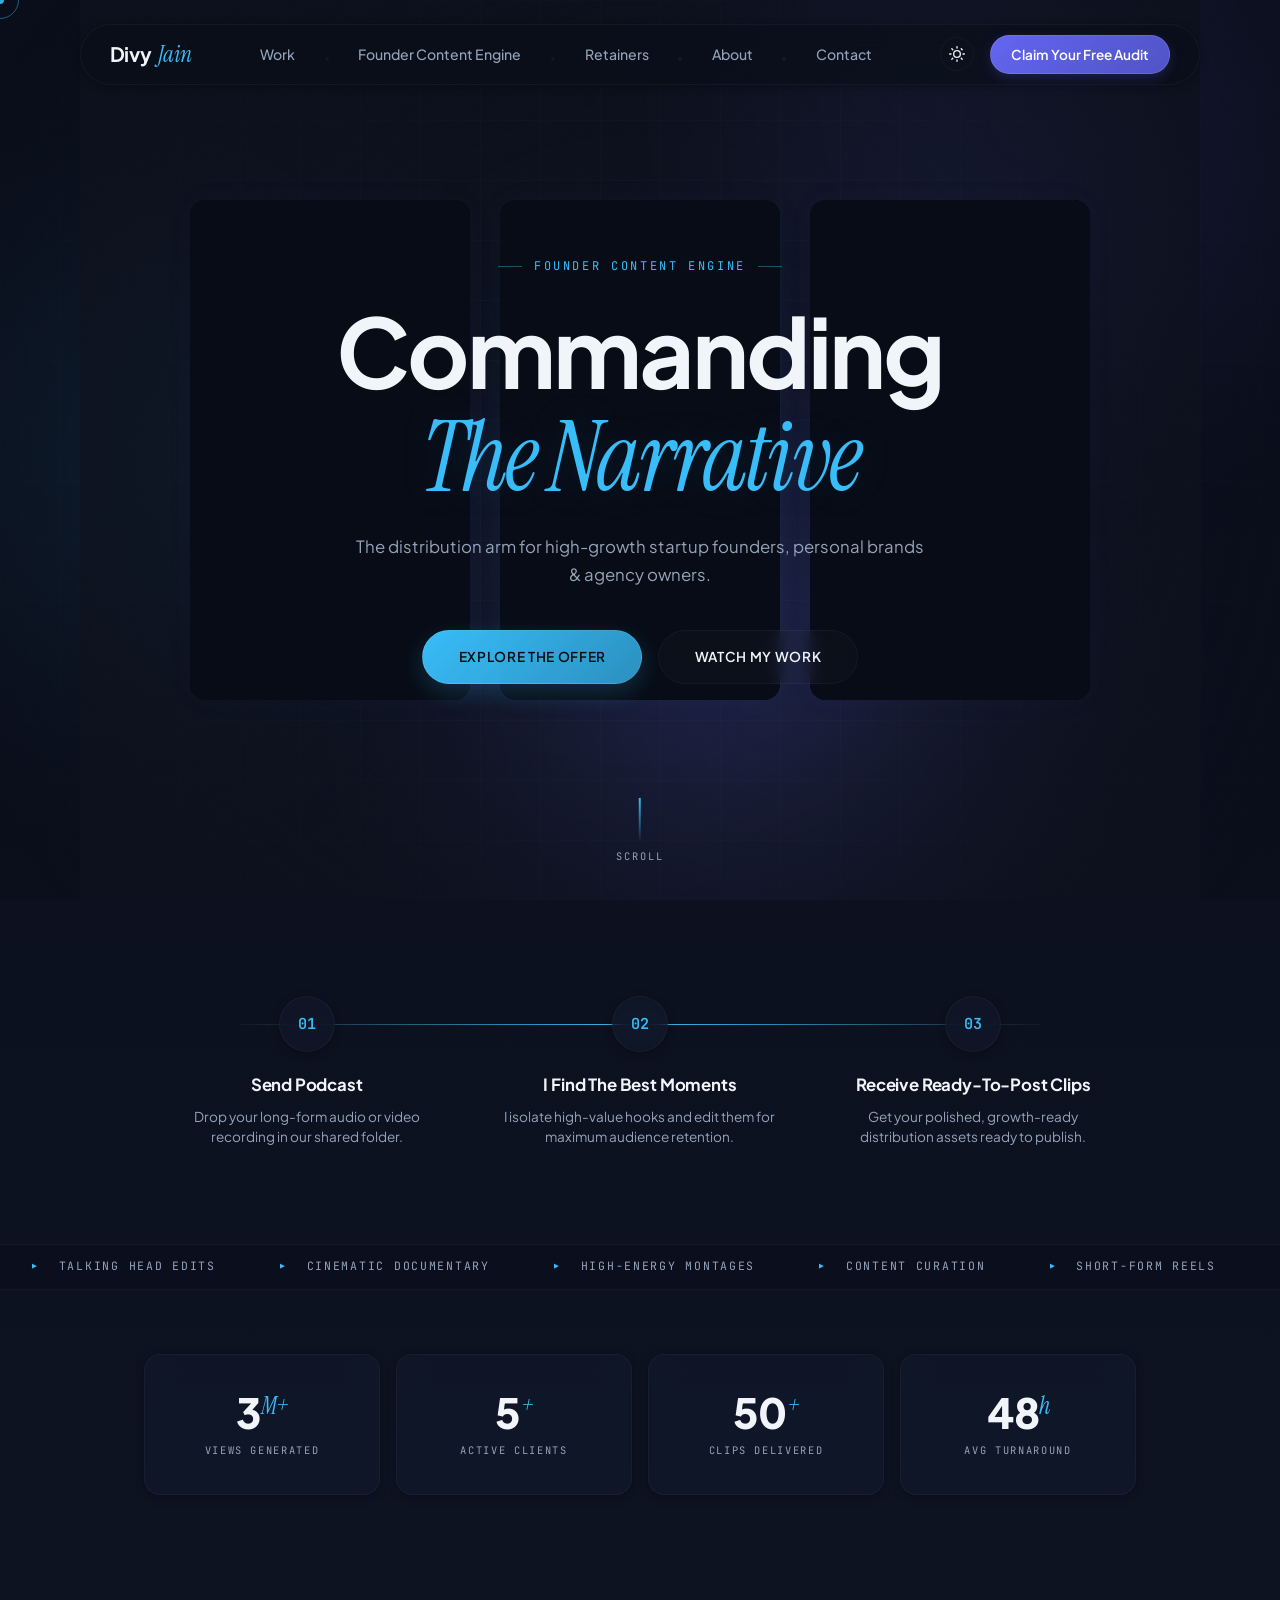
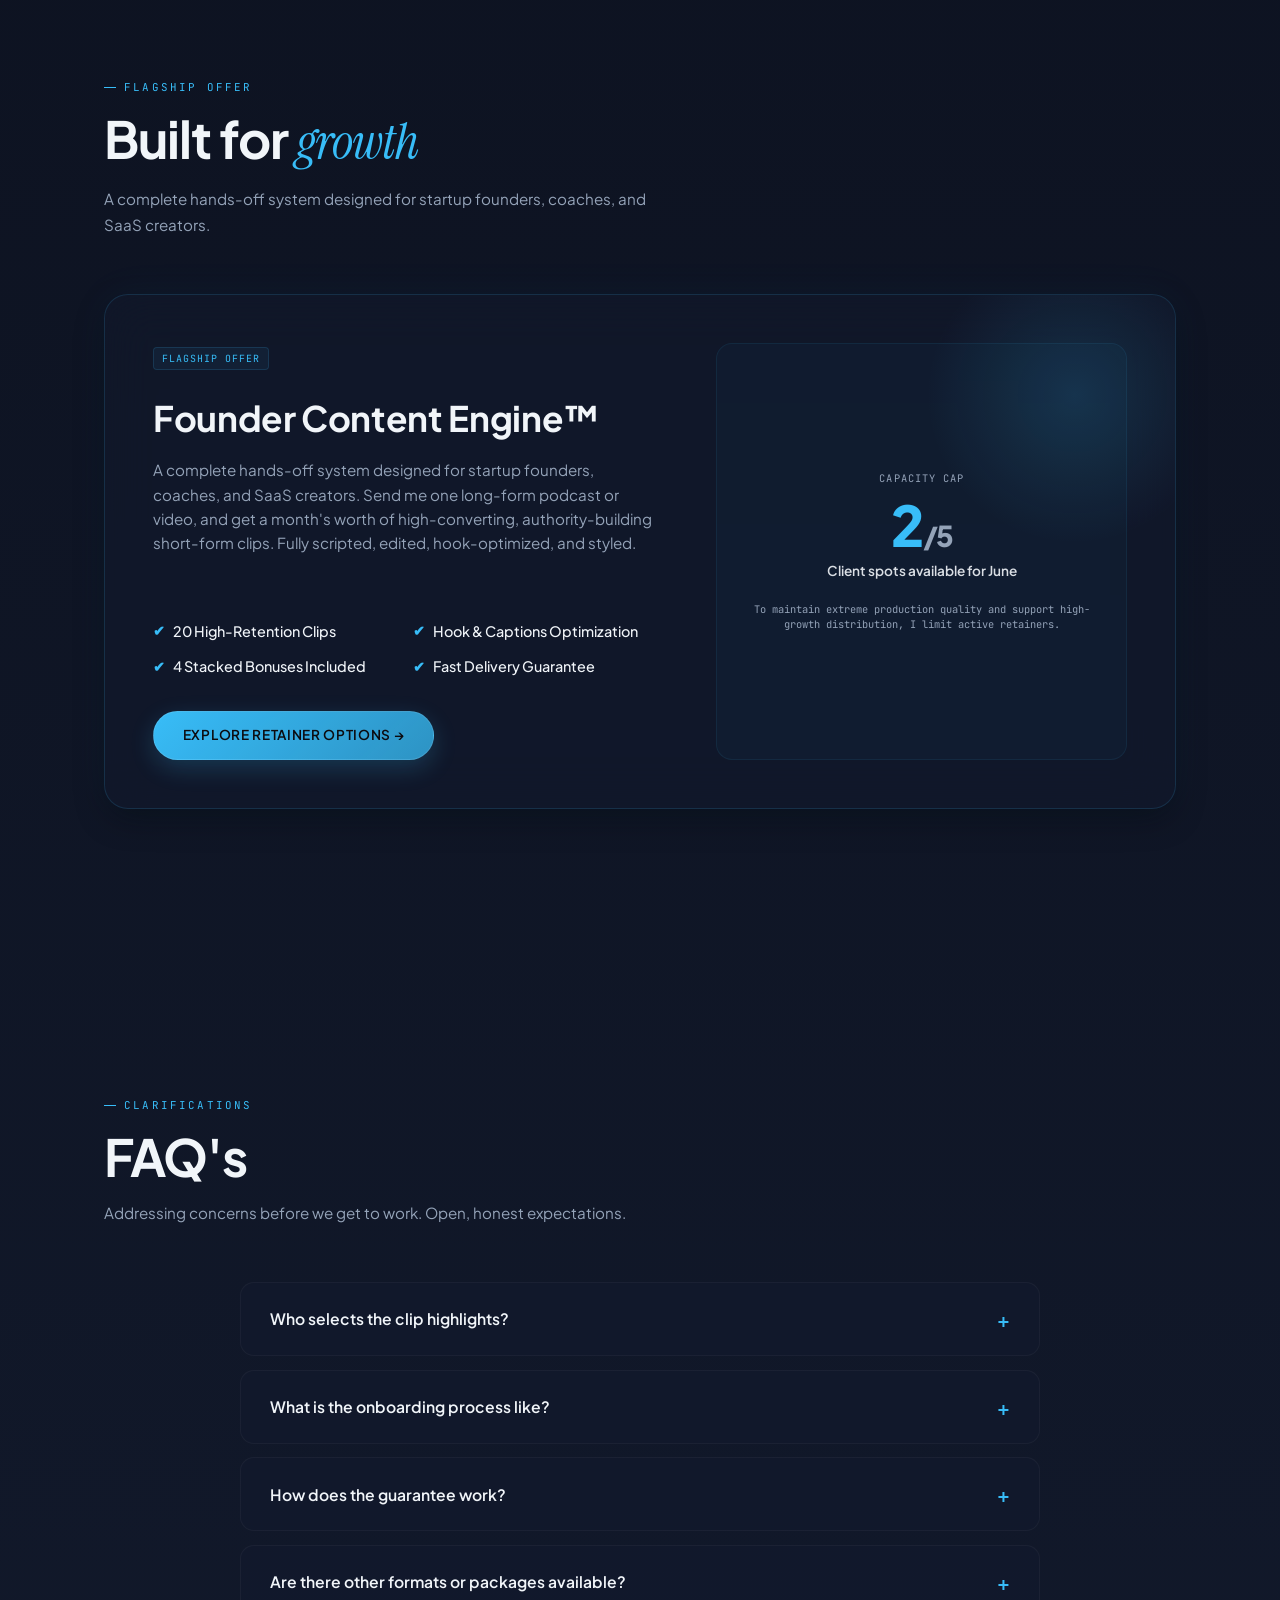
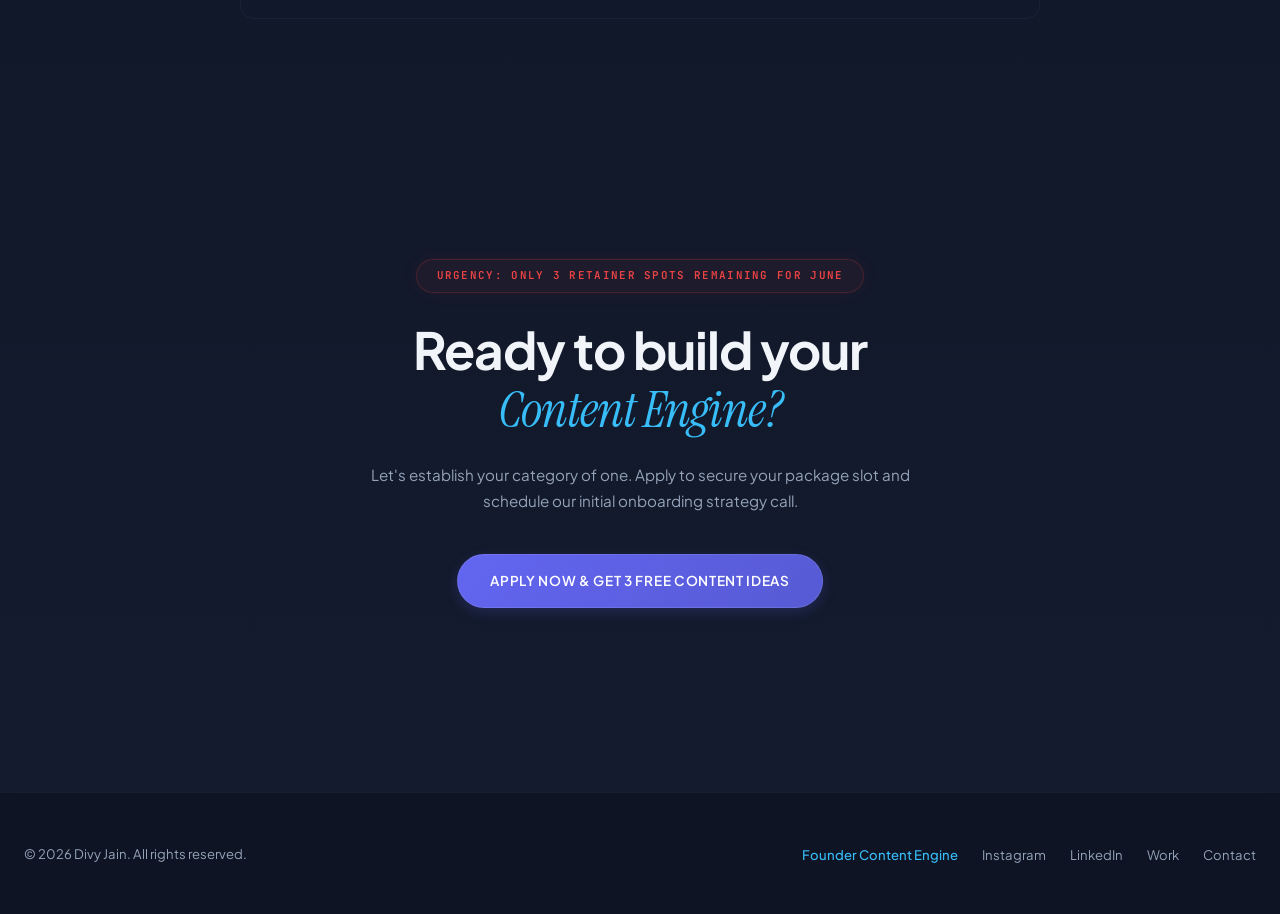
==== commit 99f06a7f: "Update copy to first-person singular (I/me/my)" ====
--- a/index.html
+++ b/index.html
@@ -103,7 +103,7 @@
       </p>
       <div class="hero-ctas">
         <a href="engine.html" class="btn-primary">Explore the Offer</a>
-        <a href="work.html" class="btn-secondary" id="watchWorkBtn">Watch Our Work</a>
+        <a href="work.html" class="btn-secondary" id="watchWorkBtn">Watch My Work</a>
       </div>
     </div>
     
@@ -123,8 +123,8 @@
       </div>
       <div class="process-step">
         <div class="process-num">02</div>
-        <h4 class="process-title">We Find The Best Moments</h4>
-        <p class="process-desc">We isolate high-value hooks and edit them for maximum audience retention.</p>
+        <h4 class="process-title">I Find The Best Moments</h4>
+        <p class="process-desc">I isolate high-value hooks and edit them for maximum audience retention.</p>
       </div>
       <div class="process-step">
         <div class="process-num">03</div>
@@ -188,7 +188,7 @@
         <div>
           <span class="vid-type">Flagship Offer</span>
           <h3 class="svc-title" style="font-size: 2.2rem; margin-top: 0.75rem; margin-bottom: 0.75rem; font-weight: 700;">Founder Content Engine™</h3>
-          <p class="svc-desc" style="font-size: 0.95rem; max-width: 52ch; margin-bottom: 1.5rem; line-height: 1.6; color: var(--c-muted);">A complete hands-off system designed for startup founders, coaches, and SaaS creators. Send our team one long-form podcast or video, and get a month's worth of high-converting, authority-building short-form clips. Fully scripted, edited, hook-optimized, and styled.</p>
+          <p class="svc-desc" style="font-size: 0.95rem; max-width: 52ch; margin-bottom: 1.5rem; line-height: 1.6; color: var(--c-muted);">A complete hands-off system designed for startup founders, coaches, and SaaS creators. Send me one long-form podcast or video, and get a month's worth of high-converting, authority-building short-form clips. Fully scripted, edited, hook-optimized, and styled.</p>
         </div>
         <div>
           <ul class="flagship-features">
@@ -204,7 +204,7 @@
         <div style="font-family: var(--mono); font-size: 0.65rem; color: var(--c-muted); text-transform: uppercase; letter-spacing: 0.1em; margin-bottom: 0.5rem;">Capacity Cap</div>
         <div class="stat-num" style="font-size: 3.5rem; color: var(--c-accent); margin-bottom: 0.25rem; font-weight: 800;">2<span style="font-size: 1.8rem; color: var(--c-muted);">/5</span></div>
         <div style="font-family: var(--sans); font-size: 0.85rem; color: var(--c-text); opacity: 0.9; margin-bottom: 1.25rem; font-weight: 600;">Client spots available for June</div>
-        <div style="font-family: var(--mono); font-size: 0.65rem; color: var(--c-muted); line-height: 1.5;">To maintain extreme production quality and support high-growth distribution, we limit active retainers.</div>
+        <div style="font-family: var(--mono); font-size: 0.65rem; color: var(--c-muted); line-height: 1.5;">To maintain extreme production quality and support high-growth distribution, I limit active retainers.</div>
       </div>
     </div>
   </section>
@@ -219,22 +219,22 @@
     <div class="faq-list">
       <div class="faq-item reveal">
         <div class="faq-question">Who selects the clip highlights?</div>
-        <div class="faq-answer">For the Growth and Authority retainers, my team handles this completely. You upload the long-form file, and we scan it for high-value hooks, points, and stories. For the Starter tier, you provide the timestamps for the segments you want edited.</div>
+        <div class="faq-answer">For the Growth and Authority retainers, I handle this completely. You upload the long-form file, and I scan it for high-value hooks, points, and stories. For the Starter tier, you provide the timestamps for the segments you want edited.</div>
       </div>
 
       <div class="faq-item reveal">
         <div class="faq-question">What is the onboarding process like?</div>
-        <div class="faq-answer">We jump on a 30-minute kickoff call to align on your brand identity, color palettes, caption typography, and ideal client targets. Then, we set up a shared Google Drive or Frame.io folder. You drop files in, and the engine runs.</div>
+        <div class="faq-answer">We jump on a 30-minute kickoff call to align on your brand identity, color palettes, caption typography, and ideal client targets. Then, I set up a shared Google Drive or Frame.io folder. You drop files in, and the engine runs.</div>
       </div>
 
       <div class="faq-item reveal">
         <div class="faq-question">How does the guarantee work?</div>
-        <div class="faq-answer">We agree on a delivery schedule (e.g., 5 clips every Monday). If a delivery is late by even an hour, you automatically get 5 additional clips added to your library for free. This holds us accountable to your posting consistency.</div>
+        <div class="faq-answer">We agree on a delivery schedule (e.g., 5 clips every Monday). If a delivery is late by even an hour, you automatically get 5 additional clips added to your library for free. This holds me accountable to your posting consistency.</div>
       </div>
 
       <div class="faq-item reveal">
         <div class="faq-question">Are there other formats or packages available?</div>
-        <div class="faq-answer">Our team specializes in high-ticket long-term relationships for the Founder Content Engine. However, if you require cinematic documentaries or long-form edits, we can discuss custom project rates during our strategy call.</div>
+        <div class="faq-answer">I specialize in high-ticket long-term relationships for the Founder Content Engine. However, if you require cinematic documentaries or long-form edits, we can discuss custom project rates during our strategy call.</div>
       </div>
     </div>
   </section>
--- a/styles.css
+++ b/styles.css
@@ -9,69 +9,69 @@
 }
 
 :root {
-  /* Dark Mode Palette (Default) */
-  --c-bg: #040308;
-  --c-bg-rgb: 4, 3, 8;
-  --c-bg-gradient: linear-gradient(180deg, #040308 0%, #0a0914 100%);
-  --c-card-bg: rgba(13, 11, 23, 0.45);
-  --c-card-border: rgba(255, 255, 255, 0.05);
-  --c-card-border-glow: rgba(212, 180, 110, 0.25);
-  --c-text: #f3f1f6;
-  --c-muted: #9591a3;
-  --c-accent: #d4b46e; /* Warm Gold */
-  --c-accent-rgb: 212, 180, 110;
-  --c-secondary: #6366f1; /* Electric Indigo */
+  /* Dark Mode Palette (Default) - Deep Space Navy & Electric Cobalt/Indigo */
+  --c-bg: #0a0e1a;
+  --c-bg-rgb: 10, 14, 26;
+  --c-bg-gradient: linear-gradient(180deg, #0a0e1a 0%, #131b2e 100%);
+  --c-card-bg: rgba(19, 27, 46, 0.55);
+  --c-card-border: rgba(255, 255, 255, 0.04);
+  --c-card-border-glow: rgba(56, 189, 248, 0.25);
+  --c-text: #f1f5f9;
+  --c-muted: #94a3b8;
+  --c-accent: #38bdf8; /* Electric Sky Blue */
+  --c-accent-rgb: 56, 189, 248;
+  --c-secondary: #6366f1; /* Vibrant Indigo */
   --c-secondary-rgb: 99, 102, 241;
-  --c-line: rgba(255, 255, 255, 0.04);
-  --c-line-hover: rgba(212, 180, 110, 0.15);
-  --c-glow-primary: rgba(99, 102, 241, 0.12);
-  --c-glow-secondary: rgba(212, 180, 110, 0.08);
+  --c-line: rgba(255, 255, 255, 0.03);
+  --c-line-hover: rgba(56, 189, 248, 0.12);
+  --c-glow-primary: rgba(99, 102, 241, 0.08);
+  --c-glow-secondary: rgba(56, 189, 248, 0.06);
   
   /* Fonts */
   --sans: 'Plus Jakarta Sans', 'Inter', sans-serif;
   --serif: 'Instrument Serif', 'Playfair Display', serif;
   --mono: 'JetBrains Mono', 'DM Mono', monospace;
   
-  --ease: cubic-bezier(0.16, 1, 0.3, 1); /* Custom smooth spring-like curve */
-  --c-vignette: radial-gradient(circle at center, transparent 20%, rgba(4, 3, 8, 0.95) 100%);
-  --c-nav-bg: rgba(10, 9, 20, 0.65);
-  --c-hover-bg: rgba(255, 255, 255, 0.05);
+  --ease: cubic-bezier(0.16, 1, 0.3, 1);
+  --c-vignette: radial-gradient(circle at center, transparent 20%, rgba(10, 14, 26, 0.95) 100%);
+  --c-nav-bg: rgba(10, 14, 26, 0.65);
+  --c-hover-bg: rgba(255, 255, 255, 0.04);
   
   --shadow-sm: 0 2px 8px rgba(0, 0, 0, 0.3);
   --shadow-md: 0 12px 32px -4px rgba(0, 0, 0, 0.4);
   --shadow-lg: 0 24px 60px -12px rgba(0, 0, 0, 0.6);
-  --shadow-glow: 0 0 40px rgba(99, 102, 241, 0.15);
-  --shadow-glow-gold: 0 0 40px rgba(212, 180, 110, 0.12);
+  --shadow-glow: 0 0 40px rgba(99, 102, 241, 0.08);
+  --shadow-glow-gold: 0 0 40px rgba(56, 189, 248, 0.06);
 }
 
 html[data-theme="light"] {
-  /* Light Mode Palette */
-  --c-bg: #f5f4f8;
-  --c-bg-rgb: 245, 244, 248;
-  --c-bg-gradient: linear-gradient(180deg, #f5f4f8 0%, #fafafc 100%);
+  /* Light Mode Palette - Glacier Slate & Cobalt */
+  --c-bg: #f8fafc;
+  --c-bg-rgb: 248, 250, 252;
+  --c-bg-gradient: linear-gradient(180deg, #f8fafc 0%, #e2e8f0 100%);
   --c-card-bg: rgba(255, 255, 255, 0.75);
-  --c-card-border: rgba(0, 0, 0, 0.06);
-  --c-card-border-glow: rgba(79, 70, 229, 0.25);
-  --c-text: #0e0c14;
-  --c-muted: #625e70;
-  --c-accent: #a37c2f; /* Premium Antique Gold */
-  --c-accent-rgb: 163, 124, 47;
+  --c-card-border: rgba(0, 0, 0, 0.05);
+  --c-card-border-glow: rgba(37, 99, 235, 0.25);
+  --c-text: #0f172a;
+  --c-muted: #475569;
+  --c-accent: #0284c7; /* Sky Blue Accent */
+  --c-accent-rgb: 2, 132, 199;
   --c-secondary: #4f46e5; /* Royal Indigo */
   --c-secondary-rgb: 79, 70, 229;
-  --c-line: rgba(0, 0, 0, 0.04);
-  --c-line-hover: rgba(79, 70, 229, 0.15);
+  --c-line: rgba(15, 23, 42, 0.04);
+  --c-line-hover: rgba(37, 99, 235, 0.15);
   --c-glow-primary: rgba(79, 70, 229, 0.08);
-  --c-glow-secondary: rgba(163, 124, 47, 0.05);
+  --c-glow-secondary: rgba(2, 132, 199, 0.06);
   
-  --c-vignette: radial-gradient(circle at center, transparent 20%, rgba(245, 244, 248, 0.95) 100%);
-  --c-nav-bg: rgba(255, 255, 255, 0.75);
+  --c-vignette: radial-gradient(circle at center, transparent 20%, rgba(248, 250, 252, 0.95) 100%);
+  --c-nav-bg: rgba(248, 250, 252, 0.75);
   --c-hover-bg: rgba(0, 0, 0, 0.04);
   
-  --shadow-sm: 0 2px 8px rgba(0, 0, 0, 0.05);
-  --shadow-md: 0 12px 32px -4px rgba(0, 0, 0, 0.08);
-  --shadow-lg: 0 24px 60px -12px rgba(0, 0, 0, 0.12);
+  --shadow-sm: 0 2px 8px rgba(0, 0, 0, 0.04);
+  --shadow-md: 0 12px 32px -4px rgba(0, 0, 0, 0.06);
+  --shadow-lg: 0 24px 60px -12px rgba(0, 0, 0, 0.08);
   --shadow-glow: 0 0 40px rgba(79, 70, 229, 0.08);
-  --shadow-glow-gold: 0 0 40px rgba(163, 124, 47, 0.06);
+  --shadow-glow-gold: 0 0 40px rgba(2, 132, 199, 0.05);
 }
 
 /* Base Element Styles */
